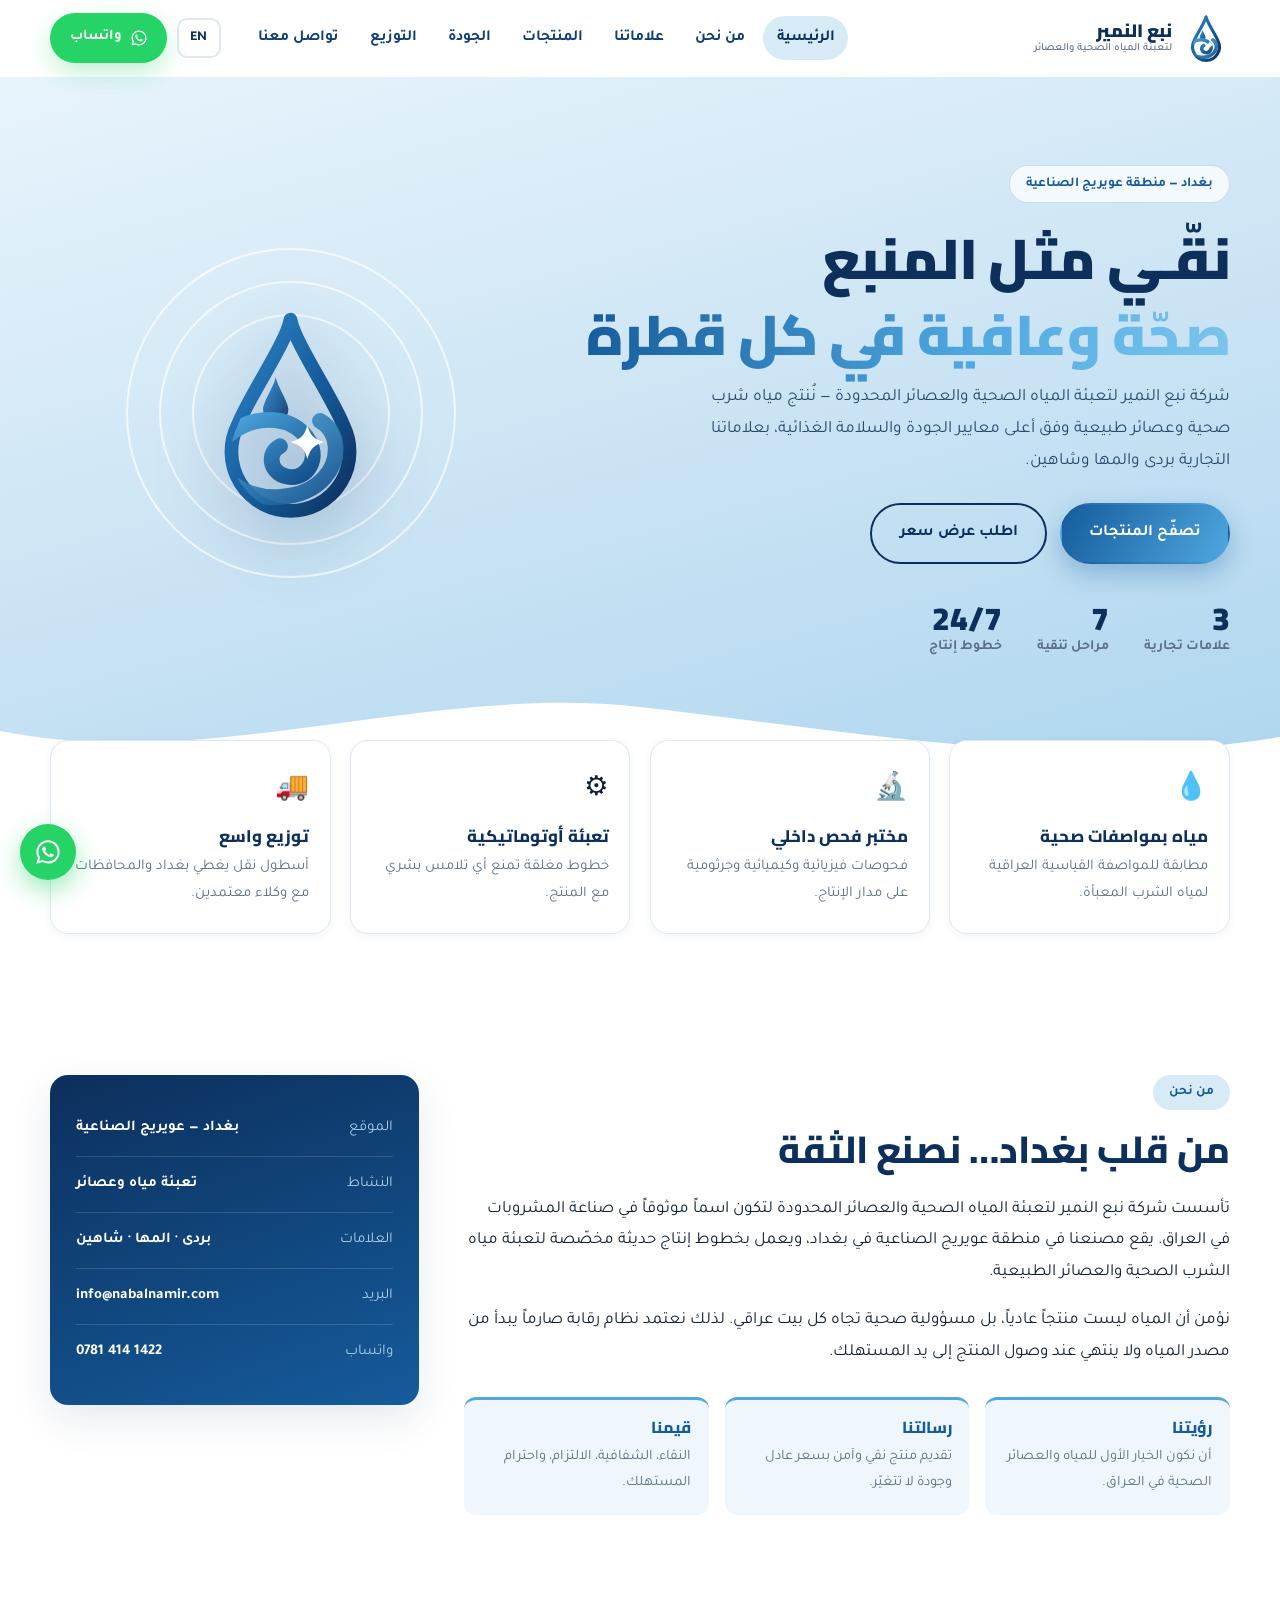
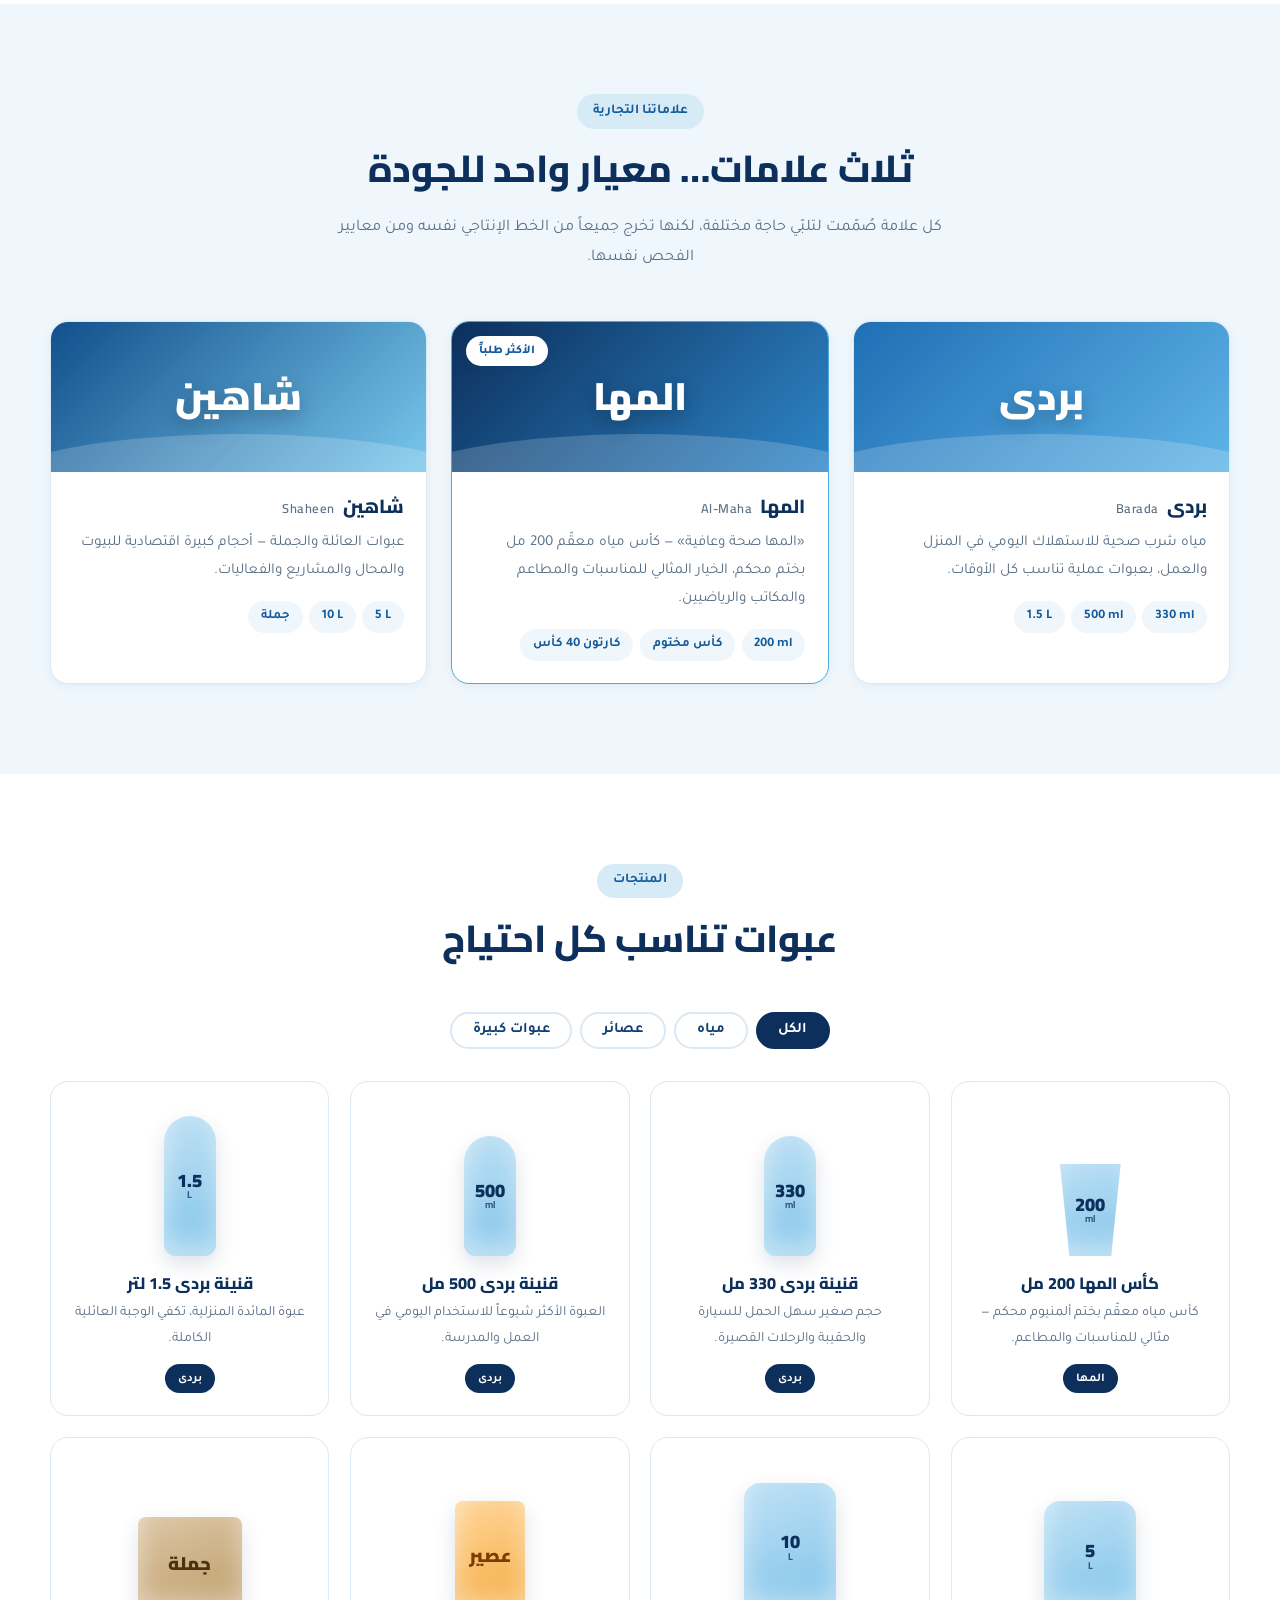
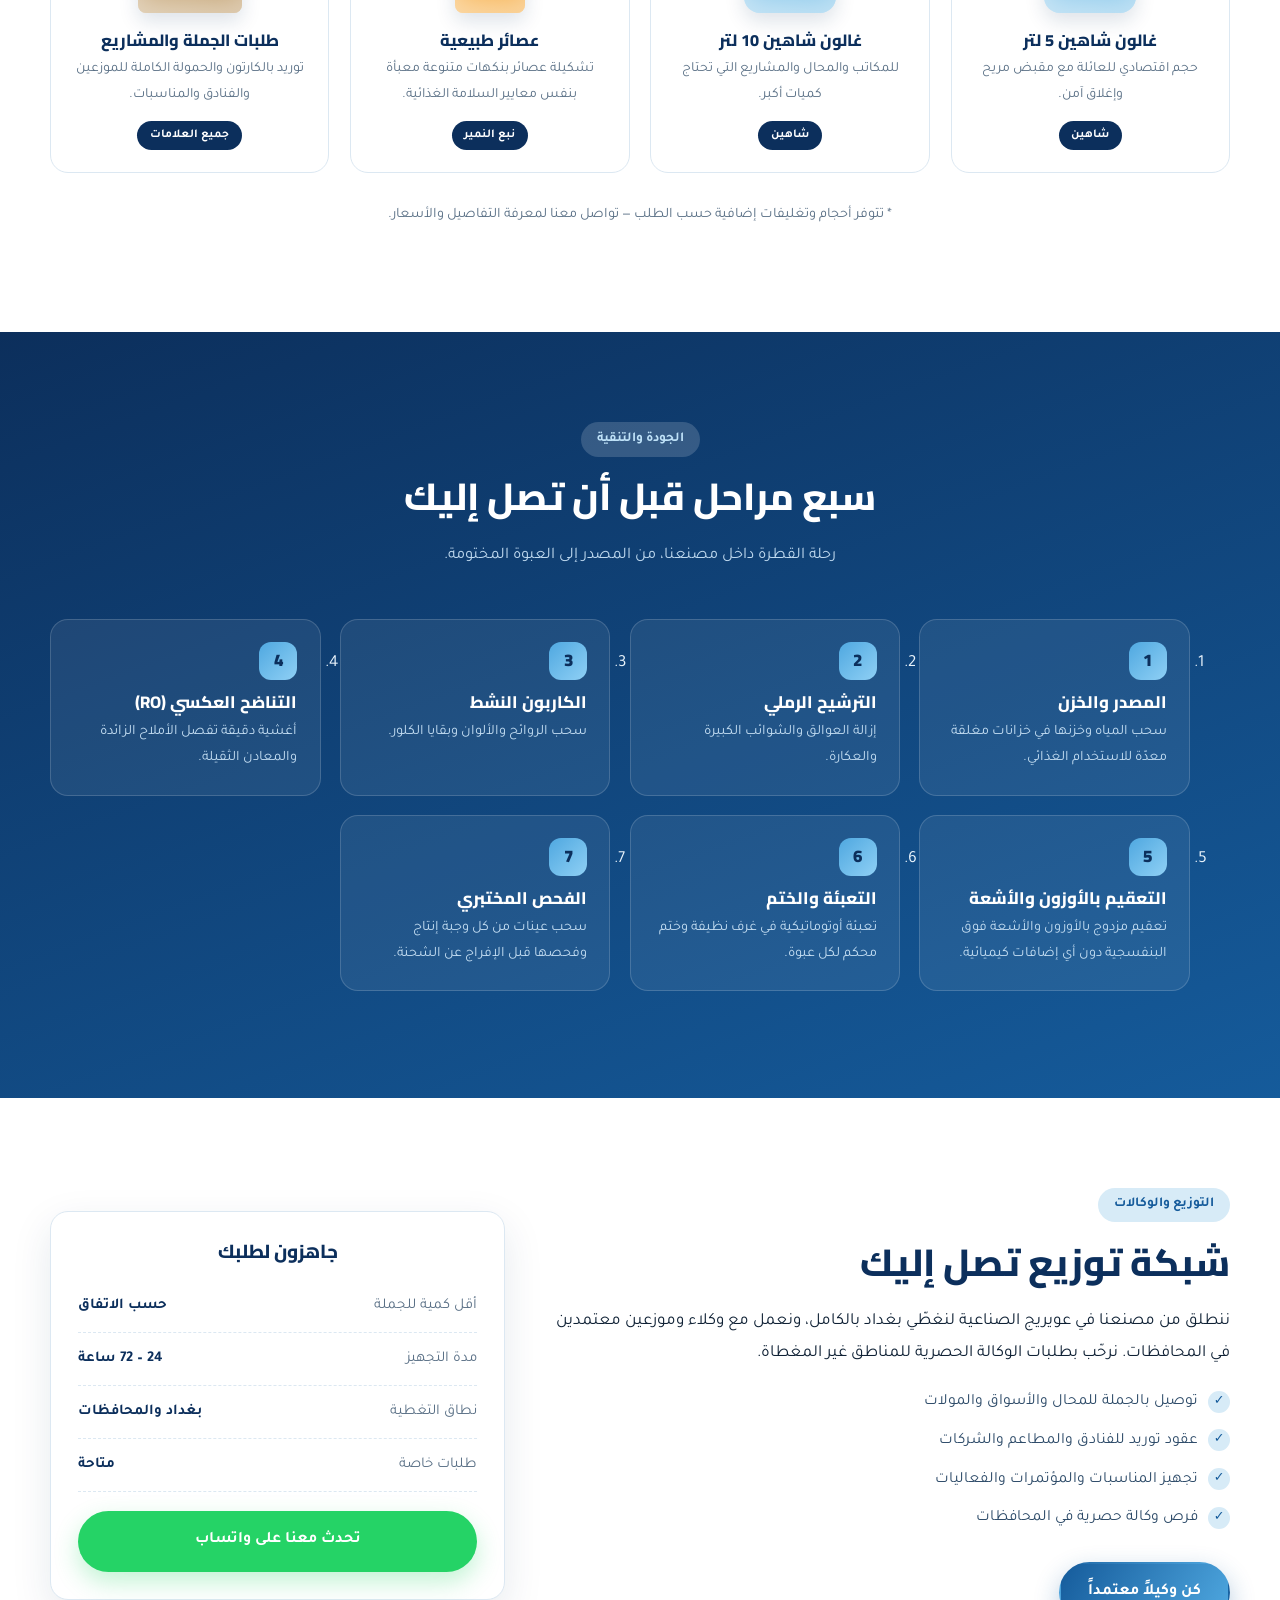
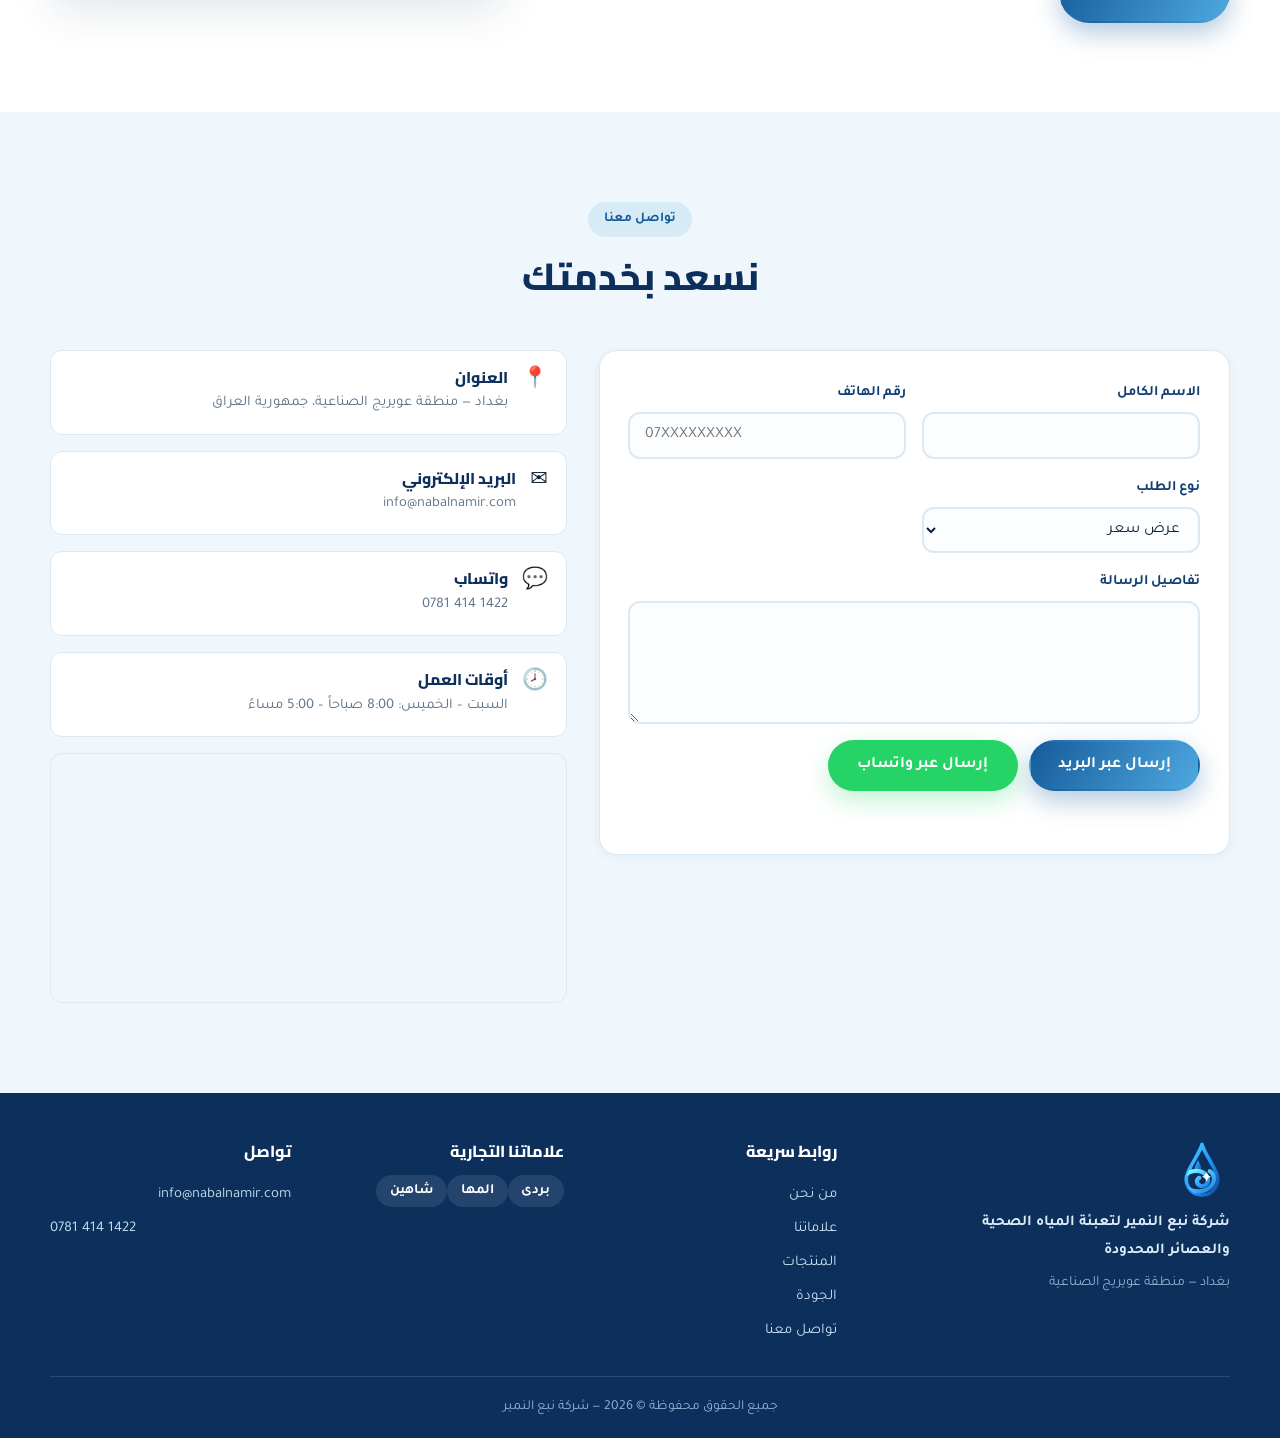
==== index.html @ 5649eeb5 "Add bilingual website for Naba' Al-Namir water bottling company Static site (plain HTML/CSS/JS, no b" ====
<!DOCTYPE html>
<html lang="ar" dir="rtl">
<head>
<meta charset="UTF-8">
<meta name="viewport" content="width=device-width, initial-scale=1">
<title>شركة نبع النمير لتعبئة المياه الصحية والعصائر المحدودة</title>
<meta name="description" content="شركة نبع النمير لتعبئة المياه الصحية والعصائر المحدودة — بغداد، منطقة عويريج الصناعية. مياه شرب صحية وعصائر بعلامات بردى والمها وشاهين.">
<meta name="keywords" content="نبع النمير, مياه, بغداد, عويريج, بردى, المها, شاهين, تعبئة مياه, عصائر, Naba Al-Namir, water, Iraq">
<meta name="theme-color" content="#0C2F5C">
<link rel="icon" href="assets/img/favicon.svg" type="image/svg+xml">
<link rel="canonical" href="https://www.nabalnamir.com/">

<meta property="og:type" content="website">
<meta property="og:title" content="شركة نبع النمير لتعبئة المياه الصحية والعصائر المحدودة">
<meta property="og:description" content="مياه شرب صحية وعصائر — بغداد، منطقة عويريج الصناعية.">
<meta property="og:image" content="assets/img/logo-mark.svg">
<meta property="og:locale" content="ar_IQ">

<link rel="preconnect" href="https://fonts.googleapis.com">
<link rel="preconnect" href="https://fonts.gstatic.com" crossorigin>
<link href="https://fonts.googleapis.com/css2?family=Cairo:wght@400;600;700;900&family=Tajawal:wght@400;500;700;800&display=swap" rel="stylesheet">
<link rel="stylesheet" href="assets/css/style.css">

<script type="application/ld+json">
{
  "@context": "https://schema.org",
  "@type": "Organization",
  "name": "شركة نبع النمير لتعبئة المياه الصحية والعصائر المحدودة",
  "alternateName": "Naba' Al-Namir Company for Healthy Water Bottling & Juices, Ltd.",
  "url": "https://www.nabalnamir.com/",
  "logo": "https://www.nabalnamir.com/assets/img/logo-mark.svg",
  "email": "info@nabalnamir.com",
  "telephone": "+9647814141422",
  "address": {
    "@type": "PostalAddress",
    "streetAddress": "منطقة عويريج الصناعية",
    "addressLocality": "بغداد",
    "addressCountry": "IQ"
  },
  "brand": [
    { "@type": "Brand", "name": "بردى" },
    { "@type": "Brand", "name": "المها" },
    { "@type": "Brand", "name": "شاهين" }
  ]
}
</script>
</head>
<body>

<a class="skip-link" href="#main" data-ar="تخطَّ إلى المحتوى" data-en="Skip to content">تخطَّ إلى المحتوى</a>

<!-- ================= HEADER ================= -->
<header class="site-header" id="siteHeader">
  <div class="container header-inner">
    <a class="logo" href="#home" aria-label="نبع النمير">
      <img src="assets/img/logo-mark.svg" alt="" width="52" height="52">
      <span class="logo-text">
        <strong data-ar="نبع النمير" data-en="Naba' Al-Namir">نبع النمير</strong>
        <small data-ar="لتعبئة المياه الصحية والعصائر" data-en="Healthy Water Bottling &amp; Juices">لتعبئة المياه الصحية والعصائر</small>
      </span>
    </a>

    <nav class="main-nav" id="mainNav" aria-label="القائمة الرئيسية">
      <a href="#home" data-ar="الرئيسية" data-en="Home">الرئيسية</a>
      <a href="#about" data-ar="من نحن" data-en="About">من نحن</a>
      <a href="#brands" data-ar="علاماتنا" data-en="Brands">علاماتنا</a>
      <a href="#products" data-ar="المنتجات" data-en="Products">المنتجات</a>
      <a href="#process" data-ar="الجودة" data-en="Quality">الجودة</a>
      <a href="#distribution" data-ar="التوزيع" data-en="Distribution">التوزيع</a>
      <a href="#contact" data-ar="تواصل معنا" data-en="Contact">تواصل معنا</a>
    </nav>

    <div class="header-actions">
      <button class="lang-btn" id="langToggle" type="button" aria-label="تبديل اللغة">EN</button>
      <a class="btn btn-wa header-wa" href="https://wa.me/9647814141422" target="_blank" rel="noopener">
        <svg viewBox="0 0 24 24" width="18" height="18" aria-hidden="true"><path fill="currentColor" d="M12.04 2c-5.5 0-9.96 4.46-9.96 9.96 0 1.76.46 3.45 1.34 4.95L2 22l5.23-1.37a9.9 9.9 0 0 0 4.81 1.23h.01c5.5 0 9.96-4.46 9.96-9.96S17.54 2 12.04 2m0 18.17h-.01a8.2 8.2 0 0 1-4.19-1.15l-.3-.18-3.11.82.83-3.03-.2-.31a8.24 8.24 0 0 1-1.26-4.36c0-4.55 3.7-8.25 8.25-8.25 2.2 0 4.27.86 5.83 2.42a8.2 8.2 0 0 1 2.41 5.84c0 4.55-3.7 8.2-8.25 8.2m4.52-6.16c-.25-.12-1.47-.72-1.69-.81s-.39-.12-.56.12-.64.81-.79.98-.29.19-.54.06a6.7 6.7 0 0 1-1.99-1.23 7.5 7.5 0 0 1-1.38-1.71c-.14-.25-.01-.38.11-.5.11-.11.25-.29.37-.44s.16-.25.25-.41.04-.31-.02-.44-.56-1.35-.77-1.85c-.2-.48-.4-.42-.56-.43h-.47c-.16 0-.43.06-.65.31s-.85.83-.85 2.03.87 2.35.99 2.51 1.71 2.62 4.15 3.67c.58.25 1.03.4 1.39.51.58.19 1.11.16 1.53.1.47-.07 1.44-.59 1.64-1.16s.2-1.05.14-1.16-.22-.18-.47-.3"/></svg>
        <span data-ar="واتساب" data-en="WhatsApp">واتساب</span>
      </a>
      <button class="nav-toggle" id="navToggle" type="button" aria-label="القائمة" aria-expanded="false">
        <span></span><span></span><span></span>
      </button>
    </div>
  </div>
</header>

<main id="main">

<!-- ================= HERO ================= -->
<section class="hero" id="home">
  <div class="hero-bg" aria-hidden="true">
    <span class="bubble b1"></span><span class="bubble b2"></span><span class="bubble b3"></span>
    <span class="bubble b4"></span><span class="bubble b5"></span><span class="bubble b6"></span>
  </div>

  <div class="container hero-inner">
    <div class="hero-copy">
      <span class="eyebrow" data-ar="بغداد — منطقة عويريج الصناعية" data-en="Baghdad — Owairij Industrial Area">بغداد — منطقة عويريج الصناعية</span>
      <h1>
        <span data-ar="نقّـي مثل المنبع" data-en="Pure as the Spring">نقّـي مثل المنبع</span><br>
        <span class="grad" data-ar="صحّة وعافية في كل قطرة" data-en="Health &amp; Wellness in Every Drop">صحّة وعافية في كل قطرة</span>
      </h1>
      <p class="lead" data-ar="شركة نبع النمير لتعبئة المياه الصحية والعصائر المحدودة — نُنتج مياه شرب صحية وعصائر طبيعية وفق أعلى معايير الجودة والسلامة الغذائية، بعلاماتنا التجارية بردى والمها وشاهين."
         data-en="Naba' Al-Namir Company for Healthy Water Bottling &amp; Juices, Ltd. — producing healthy drinking water and natural juices to the highest quality and food-safety standards, under our Barada, Al-Maha and Shaheen brands.">
        شركة نبع النمير لتعبئة المياه الصحية والعصائر المحدودة — نُنتج مياه شرب صحية وعصائر طبيعية وفق أعلى معايير الجودة والسلامة الغذائية، بعلاماتنا التجارية بردى والمها وشاهين.
      </p>
      <div class="hero-cta">
        <a class="btn btn-primary" href="#products" data-ar="تصفّح المنتجات" data-en="Browse Products">تصفّح المنتجات</a>
        <a class="btn btn-ghost" href="#contact" data-ar="اطلب عرض سعر" data-en="Request a Quote">اطلب عرض سعر</a>
      </div>

      <ul class="hero-stats">
        <li><strong>3</strong><span data-ar="علامات تجارية" data-en="Brands">علامات تجارية</span></li>
        <li><strong>7</strong><span data-ar="مراحل تنقية" data-en="Purification Stages">مراحل تنقية</span></li>
        <li><strong>24/7</strong><span data-ar="خطوط إنتاج" data-en="Production Lines">خطوط إنتاج</span></li>
      </ul>
    </div>

    <div class="hero-visual" aria-hidden="true">
      <div class="drop-card">
        <img src="assets/img/logo-mark.svg" alt="" width="220" height="220">
        <div class="ripple r1"></div>
        <div class="ripple r2"></div>
        <div class="ripple r3"></div>
      </div>
    </div>
  </div>

  <div class="wave-divider" aria-hidden="true">
    <svg viewBox="0 0 1440 120" preserveAspectRatio="none"><path d="M0,64 C240,120 480,0 720,32 C960,64 1200,120 1440,72 L1440,120 L0,120 Z" fill="#ffffff"/></svg>
  </div>
</section>

<!-- ================= TRUST BAR ================= -->
<section class="trustbar">
  <div class="container trust-grid">
    <div class="trust-item">
      <span class="ti-icon">💧</span>
      <h3 data-ar="مياه بمواصفات صحية" data-en="Health-Grade Water">مياه بمواصفات صحية</h3>
      <p data-ar="مطابقة للمواصفة القياسية العراقية لمياه الشرب المعبأة." data-en="Compliant with the Iraqi standard for bottled drinking water.">مطابقة للمواصفة القياسية العراقية لمياه الشرب المعبأة.</p>
    </div>
    <div class="trust-item">
      <span class="ti-icon">🔬</span>
      <h3 data-ar="مختبر فحص داخلي" data-en="In-House Laboratory">مختبر فحص داخلي</h3>
      <p data-ar="فحوصات فيزيائية وكيميائية وجرثومية على مدار الإنتاج." data-en="Physical, chemical and microbiological testing throughout production.">فحوصات فيزيائية وكيميائية وجرثومية على مدار الإنتاج.</p>
    </div>
    <div class="trust-item">
      <span class="ti-icon">⚙️</span>
      <h3 data-ar="تعبئة أوتوماتيكية" data-en="Automated Filling">تعبئة أوتوماتيكية</h3>
      <p data-ar="خطوط مغلقة تمنع أي تلامس بشري مع المنتج." data-en="Closed lines that prevent any human contact with the product.">خطوط مغلقة تمنع أي تلامس بشري مع المنتج.</p>
    </div>
    <div class="trust-item">
      <span class="ti-icon">🚚</span>
      <h3 data-ar="توزيع واسع" data-en="Wide Distribution">توزيع واسع</h3>
      <p data-ar="أسطول نقل يغطي بغداد والمحافظات مع وكلاء معتمدين." data-en="A delivery fleet covering Baghdad and the provinces via authorised agents.">أسطول نقل يغطي بغداد والمحافظات مع وكلاء معتمدين.</p>
    </div>
  </div>
</section>

<!-- ================= ABOUT ================= -->
<section class="section" id="about">
  <div class="container about-grid">
    <div class="about-copy">
      <span class="tag" data-ar="من نحن" data-en="About Us">من نحن</span>
      <h2 data-ar="من قلب بغداد… نصنع الثقة" data-en="From the Heart of Baghdad… We Build Trust">من قلب بغداد… نصنع الثقة</h2>
      <p data-ar="تأسست شركة نبع النمير لتعبئة المياه الصحية والعصائر المحدودة لتكون اسماً موثوقاً في صناعة المشروبات في العراق. يقع مصنعنا في منطقة عويريج الصناعية في بغداد، ويعمل بخطوط إنتاج حديثة مخصّصة لتعبئة مياه الشرب الصحية والعصائر الطبيعية."
         data-en="Naba' Al-Namir Company for Healthy Water Bottling &amp; Juices, Ltd. was founded to become a trusted name in Iraq's beverage industry. Our plant is located in the Owairij Industrial Area of Baghdad and operates modern production lines dedicated to bottling healthy drinking water and natural juices.">
        تأسست شركة نبع النمير لتعبئة المياه الصحية والعصائر المحدودة لتكون اسماً موثوقاً في صناعة المشروبات في العراق. يقع مصنعنا في منطقة عويريج الصناعية في بغداد، ويعمل بخطوط إنتاج حديثة مخصّصة لتعبئة مياه الشرب الصحية والعصائر الطبيعية.
      </p>
      <p data-ar="نؤمن أن المياه ليست منتجاً عادياً، بل مسؤولية صحية تجاه كل بيت عراقي. لذلك نعتمد نظام رقابة صارماً يبدأ من مصدر المياه ولا ينتهي عند وصول المنتج إلى يد المستهلك."
         data-en="We believe water is not an ordinary product but a health responsibility toward every Iraqi household. That is why we apply a strict control system that starts at the water source and does not end until the product reaches the consumer.">
        نؤمن أن المياه ليست منتجاً عادياً، بل مسؤولية صحية تجاه كل بيت عراقي. لذلك نعتمد نظام رقابة صارماً يبدأ من مصدر المياه ولا ينتهي عند وصول المنتج إلى يد المستهلك.
      </p>

      <div class="vm-cards">
        <div class="vm">
          <h4 data-ar="رؤيتنا" data-en="Our Vision">رؤيتنا</h4>
          <p data-ar="أن نكون الخيار الأول للمياه والعصائر الصحية في العراق." data-en="To be the first choice for healthy water and juices in Iraq.">أن نكون الخيار الأول للمياه والعصائر الصحية في العراق.</p>
        </div>
        <div class="vm">
          <h4 data-ar="رسالتنا" data-en="Our Mission">رسالتنا</h4>
          <p data-ar="تقديم منتج نقي وآمن بسعر عادل وجودة لا تتغيّر." data-en="Delivering a pure, safe product at a fair price with unchanging quality.">تقديم منتج نقي وآمن بسعر عادل وجودة لا تتغيّر.</p>
        </div>
        <div class="vm">
          <h4 data-ar="قيمنا" data-en="Our Values">قيمنا</h4>
          <p data-ar="النقاء، الشفافية، الالتزام، واحترام المستهلك." data-en="Purity, transparency, commitment and respect for the consumer.">النقاء، الشفافية، الالتزام، واحترام المستهلك.</p>
        </div>
      </div>
    </div>

    <aside class="about-panel">
      <div class="panel-row"><span data-ar="الموقع" data-en="Location">الموقع</span><strong data-ar="بغداد — عويريج الصناعية" data-en="Baghdad — Owairij Industrial">بغداد — عويريج الصناعية</strong></div>
      <div class="panel-row"><span data-ar="النشاط" data-en="Activity">النشاط</span><strong data-ar="تعبئة مياه وعصائر" data-en="Water &amp; juice bottling">تعبئة مياه وعصائر</strong></div>
      <div class="panel-row"><span data-ar="العلامات" data-en="Brands">العلامات</span><strong>بردى · المها · شاهين</strong></div>
      <div class="panel-row"><span data-ar="البريد" data-en="Email">البريد</span><strong><a href="mailto:info@nabalnamir.com">info@nabalnamir.com</a></strong></div>
      <div class="panel-row"><span data-ar="واتساب" data-en="WhatsApp">واتساب</span><strong><a href="https://wa.me/9647814141422" target="_blank" rel="noopener" dir="ltr">0781 414 1422</a></strong></div>
    </aside>
  </div>
</section>

<!-- ================= BRANDS ================= -->
<section class="section section-alt" id="brands">
  <div class="container">
    <header class="section-head">
      <span class="tag" data-ar="علاماتنا التجارية" data-en="Our Brands">علاماتنا التجارية</span>
      <h2 data-ar="ثلاث علامات… معيار واحد للجودة" data-en="Three Brands… One Quality Standard">ثلاث علامات… معيار واحد للجودة</h2>
      <p class="section-sub" data-ar="كل علامة صُمّمت لتلبّي حاجة مختلفة، لكنها تخرج جميعاً من الخط الإنتاجي نفسه ومن معايير الفحص نفسها."
         data-en="Each brand is designed for a different need, yet all come off the same production line and pass the same testing standards.">
        كل علامة صُمّمت لتلبّي حاجة مختلفة، لكنها تخرج جميعاً من الخط الإنتاجي نفسه ومن معايير الفحص نفسها.
      </p>
    </header>

    <div class="brand-grid">
      <article class="brand-card brand-barada">
        <div class="brand-visual" aria-hidden="true"><span class="brand-initial">بردى</span></div>
        <div class="brand-body">
          <h3>بردى <span class="latin">Barada</span></h3>
          <p data-ar="مياه شرب صحية للاستهلاك اليومي في المنزل والعمل، بعبوات عملية تناسب كل الأوقات."
             data-en="Healthy drinking water for daily use at home and at work, in practical packs for every occasion.">
            مياه شرب صحية للاستهلاك اليومي في المنزل والعمل، بعبوات عملية تناسب كل الأوقات.
          </p>
          <ul class="chips">
            <li dir="ltr">330 ml</li><li dir="ltr">500 ml</li><li dir="ltr">1.5 L</li>
          </ul>
        </div>
      </article>

      <article class="brand-card brand-maha featured">
        <span class="ribbon" data-ar="الأكثر طلباً" data-en="Best Seller">الأكثر طلباً</span>
        <div class="brand-visual" aria-hidden="true"><span class="brand-initial">المها</span></div>
        <div class="brand-body">
          <h3>المها <span class="latin">Al-Maha</span></h3>
          <p data-ar="«المها صحة وعافية» — كأس مياه معقّم 200 مل بختم محكم، الخيار المثالي للمناسبات والمطاعم والمكاتب والرياضيين."
             data-en="“Al-Maha — health &amp; wellness”: a sealed 200 ml sterilised water cup, ideal for events, restaurants, offices and athletes.">
            «المها صحة وعافية» — كأس مياه معقّم 200 مل بختم محكم، الخيار المثالي للمناسبات والمطاعم والمكاتب والرياضيين.
          </p>
          <ul class="chips">
            <li dir="ltr">200 ml</li>
            <li data-ar="كأس مختوم" data-en="Sealed cup">كأس مختوم</li>
            <li data-ar="كارتون 40 كأس" data-en="Carton of 40">كارتون 40 كأس</li>
          </ul>
        </div>
      </article>

      <article class="brand-card brand-shaheen">
        <div class="brand-visual" aria-hidden="true"><span class="brand-initial">شاهين</span></div>
        <div class="brand-body">
          <h3>شاهين <span class="latin">Shaheen</span></h3>
          <p data-ar="عبوات العائلة والجملة — أحجام كبيرة اقتصادية للبيوت والمحال والمشاريع والفعاليات."
             data-en="Family and wholesale packs — economical large formats for homes, shops, projects and events.">
            عبوات العائلة والجملة — أحجام كبيرة اقتصادية للبيوت والمحال والمشاريع والفعاليات.
          </p>
          <ul class="chips">
            <li dir="ltr">5 L</li><li dir="ltr">10 L</li><li data-ar="جملة" data-en="Wholesale">جملة</li>
          </ul>
        </div>
      </article>
    </div>
  </div>
</section>

<!-- ================= PRODUCTS ================= -->
<section class="section" id="products">
  <div class="container">
    <header class="section-head">
      <span class="tag" data-ar="المنتجات" data-en="Products">المنتجات</span>
      <h2 data-ar="عبوات تناسب كل احتياج" data-en="A Pack for Every Need">عبوات تناسب كل احتياج</h2>
    </header>

    <div class="filter-bar" role="tablist" aria-label="تصفية المنتجات">
      <button class="filter is-active" data-filter="all" data-ar="الكل" data-en="All">الكل</button>
      <button class="filter" data-filter="water" data-ar="مياه" data-en="Water">مياه</button>
      <button class="filter" data-filter="juice" data-ar="عصائر" data-en="Juices">عصائر</button>
      <button class="filter" data-filter="bulk" data-ar="عبوات كبيرة" data-en="Large Packs">عبوات كبيرة</button>
    </div>

    <div class="product-grid" id="productGrid">
      <article class="product" data-cat="water">
        <div class="p-slot"><div class="p-shape cup"><span>200<small>ml</small></span></div></div>
        <h3 data-ar="كأس المها 200 مل" data-en="Al-Maha Cup 200 ml">كأس المها 200 مل</h3>
        <p data-ar="كأس مياه معقّم بختم ألمنيوم محكم — مثالي للمناسبات والمطاعم." data-en="Sterilised water cup with a sealed foil lid — ideal for events and restaurants.">كأس مياه معقّم بختم ألمنيوم محكم — مثالي للمناسبات والمطاعم.</p>
        <span class="p-brand">المها</span>
      </article>

      <article class="product" data-cat="water">
        <div class="p-slot"><div class="p-shape bottle"><span>330<small>ml</small></span></div></div>
        <h3 data-ar="قنينة بردى 330 مل" data-en="Barada Bottle 330 ml">قنينة بردى 330 مل</h3>
        <p data-ar="حجم صغير سهل الحمل للسيارة والحقيبة والرحلات القصيرة." data-en="A compact, portable size for the car, the bag and short trips.">حجم صغير سهل الحمل للسيارة والحقيبة والرحلات القصيرة.</p>
        <span class="p-brand">بردى</span>
      </article>

      <article class="product" data-cat="water">
        <div class="p-slot"><div class="p-shape bottle"><span>500<small>ml</small></span></div></div>
        <h3 data-ar="قنينة بردى 500 مل" data-en="Barada Bottle 500 ml">قنينة بردى 500 مل</h3>
        <p data-ar="العبوة الأكثر شيوعاً للاستخدام اليومي في العمل والمدرسة." data-en="The most common pack for everyday use at work and at school.">العبوة الأكثر شيوعاً للاستخدام اليومي في العمل والمدرسة.</p>
        <span class="p-brand">بردى</span>
      </article>

      <article class="product" data-cat="water">
        <div class="p-slot"><div class="p-shape bottle tall"><span>1.5<small>L</small></span></div></div>
        <h3 data-ar="قنينة بردى 1.5 لتر" data-en="Barada Bottle 1.5 L">قنينة بردى 1.5 لتر</h3>
        <p data-ar="عبوة المائدة المنزلية، تكفي الوجبة العائلية الكاملة." data-en="The household table pack, enough for a full family meal.">عبوة المائدة المنزلية، تكفي الوجبة العائلية الكاملة.</p>
        <span class="p-brand">بردى</span>
      </article>

      <article class="product" data-cat="bulk">
        <div class="p-slot"><div class="p-shape jug"><span>5<small>L</small></span></div></div>
        <h3 data-ar="غالون شاهين 5 لتر" data-en="Shaheen Jug 5 L">غالون شاهين 5 لتر</h3>
        <p data-ar="حجم اقتصادي للعائلة مع مقبض مريح وإغلاق آمن." data-en="An economical family size with a comfortable handle and secure cap.">حجم اقتصادي للعائلة مع مقبض مريح وإغلاق آمن.</p>
        <span class="p-brand">شاهين</span>
      </article>

      <article class="product" data-cat="bulk">
        <div class="p-slot"><div class="p-shape jug big"><span>10<small>L</small></span></div></div>
        <h3 data-ar="غالون شاهين 10 لتر" data-en="Shaheen Jug 10 L">غالون شاهين 10 لتر</h3>
        <p data-ar="للمكاتب والمحال والمشاريع التي تحتاج كميات أكبر." data-en="For offices, shops and projects that need larger volumes.">للمكاتب والمحال والمشاريع التي تحتاج كميات أكبر.</p>
        <span class="p-brand">شاهين</span>
      </article>

      <article class="product" data-cat="juice">
        <div class="p-slot"><div class="p-shape juice"><span data-ar="عصير" data-en="Juice">عصير</span></div></div>
        <h3 data-ar="عصائر طبيعية" data-en="Natural Juices">عصائر طبيعية</h3>
        <p data-ar="تشكيلة عصائر بنكهات متنوعة معبأة بنفس معايير السلامة الغذائية." data-en="A range of juice flavours bottled to the same food-safety standards.">تشكيلة عصائر بنكهات متنوعة معبأة بنفس معايير السلامة الغذائية.</p>
        <span class="p-brand" data-ar="نبع النمير" data-en="Naba' Al-Namir">نبع النمير</span>
      </article>

      <article class="product" data-cat="bulk">
        <div class="p-slot"><div class="p-shape carton"><span data-ar="جملة" data-en="Bulk">جملة</span></div></div>
        <h3 data-ar="طلبات الجملة والمشاريع" data-en="Wholesale &amp; Project Orders">طلبات الجملة والمشاريع</h3>
        <p data-ar="توريد بالكارتون والحمولة الكاملة للموزعين والفنادق والمناسبات." data-en="Supply by carton or full truckload for distributors, hotels and events.">توريد بالكارتون والحمولة الكاملة للموزعين والفنادق والمناسبات.</p>
        <span class="p-brand" data-ar="جميع العلامات" data-en="All brands">جميع العلامات</span>
      </article>
    </div>

    <p class="note" data-ar="* تتوفر أحجام وتغليفات إضافية حسب الطلب — تواصل معنا لمعرفة التفاصيل والأسعار."
       data-en="* Additional sizes and packaging are available on request — contact us for details and pricing.">
      * تتوفر أحجام وتغليفات إضافية حسب الطلب — تواصل معنا لمعرفة التفاصيل والأسعار.
    </p>
  </div>
</section>

<!-- ================= PROCESS ================= -->
<section class="section section-dark" id="process">
  <div class="container">
    <header class="section-head light">
      <span class="tag" data-ar="الجودة والتنقية" data-en="Quality &amp; Purification">الجودة والتنقية</span>
      <h2 data-ar="سبع مراحل قبل أن تصل إليك" data-en="Seven Stages Before It Reaches You">سبع مراحل قبل أن تصل إليك</h2>
      <p class="section-sub" data-ar="رحلة القطرة داخل مصنعنا، من المصدر إلى العبوة المختومة."
         data-en="The journey of a drop inside our plant, from source to sealed pack.">رحلة القطرة داخل مصنعنا، من المصدر إلى العبوة المختومة.</p>
    </header>

    <ol class="steps">
      <li><span class="step-n">1</span><h3 data-ar="المصدر والخزن" data-en="Source &amp; Storage">المصدر والخزن</h3><p data-ar="سحب المياه وخزنها في خزانات مغلقة معدّة للاستخدام الغذائي." data-en="Water is drawn and stored in closed, food-grade tanks.">سحب المياه وخزنها في خزانات مغلقة معدّة للاستخدام الغذائي.</p></li>
      <li><span class="step-n">2</span><h3 data-ar="الترشيح الرملي" data-en="Sand Filtration">الترشيح الرملي</h3><p data-ar="إزالة العوالق والشوائب الكبيرة والعكارة." data-en="Removal of suspended solids, coarse impurities and turbidity.">إزالة العوالق والشوائب الكبيرة والعكارة.</p></li>
      <li><span class="step-n">3</span><h3 data-ar="الكاربون النشط" data-en="Activated Carbon">الكاربون النشط</h3><p data-ar="سحب الروائح والألوان وبقايا الكلور." data-en="Strips odours, colour and residual chlorine.">سحب الروائح والألوان وبقايا الكلور.</p></li>
      <li><span class="step-n">4</span><h3 data-ar="التناضح العكسي (RO)" data-en="Reverse Osmosis (RO)">التناضح العكسي (RO)</h3><p data-ar="أغشية دقيقة تفصل الأملاح الزائدة والمعادن الثقيلة." data-en="Fine membranes separate excess salts and heavy metals.">أغشية دقيقة تفصل الأملاح الزائدة والمعادن الثقيلة.</p></li>
      <li><span class="step-n">5</span><h3 data-ar="التعقيم بالأوزون والأشعة" data-en="Ozone &amp; UV Sterilisation">التعقيم بالأوزون والأشعة</h3><p data-ar="تعقيم مزدوج بالأوزون والأشعة فوق البنفسجية دون أي إضافات كيميائية." data-en="Dual ozone and ultraviolet sterilisation with no chemical additives.">تعقيم مزدوج بالأوزون والأشعة فوق البنفسجية دون أي إضافات كيميائية.</p></li>
      <li><span class="step-n">6</span><h3 data-ar="التعبئة والختم" data-en="Filling &amp; Sealing">التعبئة والختم</h3><p data-ar="تعبئة أوتوماتيكية في غرف نظيفة وختم محكم لكل عبوة." data-en="Automated filling in clean rooms with a tight seal on every pack.">تعبئة أوتوماتيكية في غرف نظيفة وختم محكم لكل عبوة.</p></li>
      <li><span class="step-n">7</span><h3 data-ar="الفحص المختبري" data-en="Laboratory Testing">الفحص المختبري</h3><p data-ar="سحب عينات من كل وجبة إنتاج وفحصها قبل الإفراج عن الشحنة." data-en="Samples from every batch are tested before the shipment is released.">سحب عينات من كل وجبة إنتاج وفحصها قبل الإفراج عن الشحنة.</p></li>
    </ol>
  </div>
</section>

<!-- ================= DISTRIBUTION ================= -->
<section class="section" id="distribution">
  <div class="container dist-grid">
    <div>
      <span class="tag" data-ar="التوزيع والوكالات" data-en="Distribution &amp; Agencies">التوزيع والوكالات</span>
      <h2 data-ar="شبكة توزيع تصل إليك" data-en="A Distribution Network That Reaches You">شبكة توزيع تصل إليك</h2>
      <p data-ar="ننطلق من مصنعنا في عويريج الصناعية لنغطّي بغداد بالكامل، ونعمل مع وكلاء وموزعين معتمدين في المحافظات. نرحّب بطلبات الوكالة الحصرية للمناطق غير المغطاة."
         data-en="From our plant in the Owairij Industrial Area we cover all of Baghdad, and we work with authorised agents and distributors across the provinces. We welcome exclusive-agency applications for uncovered areas.">
        ننطلق من مصنعنا في عويريج الصناعية لنغطّي بغداد بالكامل، ونعمل مع وكلاء وموزعين معتمدين في المحافظات. نرحّب بطلبات الوكالة الحصرية للمناطق غير المغطاة.
      </p>
      <ul class="tick-list">
        <li data-ar="توصيل بالجملة للمحال والأسواق والمولات" data-en="Wholesale delivery to shops, markets and malls">توصيل بالجملة للمحال والأسواق والمولات</li>
        <li data-ar="عقود توريد للفنادق والمطاعم والشركات" data-en="Supply contracts for hotels, restaurants and companies">عقود توريد للفنادق والمطاعم والشركات</li>
        <li data-ar="تجهيز المناسبات والمؤتمرات والفعاليات" data-en="Supply for events, conferences and occasions">تجهيز المناسبات والمؤتمرات والفعاليات</li>
        <li data-ar="فرص وكالة حصرية في المحافظات" data-en="Exclusive agency opportunities in the provinces">فرص وكالة حصرية في المحافظات</li>
      </ul>
      <a class="btn btn-primary" href="#contact" data-ar="كن وكيلاً معتمداً" data-en="Become an Authorised Agent">كن وكيلاً معتمداً</a>
    </div>

    <div class="dist-card">
      <h3 data-ar="جاهزون لطلبك" data-en="Ready for Your Order">جاهزون لطلبك</h3>
      <div class="dist-row"><span data-ar="أقل كمية للجملة" data-en="Minimum wholesale order">أقل كمية للجملة</span><strong data-ar="حسب الاتفاق" data-en="By agreement">حسب الاتفاق</strong></div>
      <div class="dist-row"><span data-ar="مدة التجهيز" data-en="Lead time">مدة التجهيز</span><strong data-ar="24 – 72 ساعة" data-en="24 – 72 hours">24 – 72 ساعة</strong></div>
      <div class="dist-row"><span data-ar="نطاق التغطية" data-en="Coverage">نطاق التغطية</span><strong data-ar="بغداد والمحافظات" data-en="Baghdad &amp; provinces">بغداد والمحافظات</strong></div>
      <div class="dist-row"><span data-ar="طلبات خاصة" data-en="Private label">طلبات خاصة</span><strong data-ar="متاحة" data-en="Available">متاحة</strong></div>
      <a class="btn btn-wa full" href="https://wa.me/9647814141422?text=%D8%A7%D9%84%D8%B3%D9%84%D8%A7%D9%85%20%D8%B9%D9%84%D9%8A%D9%83%D9%85%D8%8C%20%D8%A3%D8%B1%D8%BA%D8%A8%20%D8%A8%D8%A7%D9%84%D8%A7%D8%B3%D8%AA%D9%81%D8%B3%D8%A7%D8%B1%20%D8%B9%D9%86%20%D9%85%D9%86%D8%AA%D8%AC%D8%A7%D8%AA%20%D9%86%D8%A8%D8%B9%20%D8%A7%D9%84%D9%86%D9%85%D9%8A%D8%B1" target="_blank" rel="noopener" data-ar="تحدث معنا على واتساب" data-en="Chat with us on WhatsApp">تحدث معنا على واتساب</a>
    </div>
  </div>
</section>

<!-- ================= CONTACT ================= -->
<section class="section section-alt" id="contact">
  <div class="container">
    <header class="section-head">
      <span class="tag" data-ar="تواصل معنا" data-en="Contact Us">تواصل معنا</span>
      <h2 data-ar="نسعد بخدمتك" data-en="We're Happy to Help">نسعد بخدمتك</h2>
    </header>

    <div class="contact-grid">
      <form class="contact-form" id="contactForm" novalidate>
        <div class="field">
          <label for="name" data-ar="الاسم الكامل" data-en="Full name">الاسم الكامل</label>
          <input type="text" id="name" name="name" required autocomplete="name">
        </div>
        <div class="field">
          <label for="phone" data-ar="رقم الهاتف" data-en="Phone number">رقم الهاتف</label>
          <input type="tel" id="phone" name="phone" dir="ltr" required autocomplete="tel" placeholder="07XXXXXXXXX">
        </div>
        <div class="field">
          <label for="subject" data-ar="نوع الطلب" data-en="Request type">نوع الطلب</label>
          <select id="subject" name="subject">
            <option value="quote" data-ar="عرض سعر" data-en="Price quote">عرض سعر</option>
            <option value="agency" data-ar="طلب وكالة / توزيع" data-en="Agency / distribution">طلب وكالة / توزيع</option>
            <option value="bulk" data-ar="طلب جملة" data-en="Wholesale order">طلب جملة</option>
            <option value="other" data-ar="استفسار عام" data-en="General enquiry">استفسار عام</option>
          </select>
        </div>
        <div class="field full">
          <label for="message" data-ar="تفاصيل الرسالة" data-en="Message details">تفاصيل الرسالة</label>
          <textarea id="message" name="message" rows="5" required></textarea>
        </div>
        <div class="form-actions">
          <button class="btn btn-primary" type="submit" data-ar="إرسال عبر البريد" data-en="Send by email">إرسال عبر البريد</button>
          <button class="btn btn-wa" type="button" id="sendWhatsapp" data-ar="إرسال عبر واتساب" data-en="Send via WhatsApp">إرسال عبر واتساب</button>
        </div>
        <p class="form-note" id="formNote" role="status" aria-live="polite"></p>
      </form>

      <div class="contact-info">
        <div class="ci-item">
          <span class="ci-icon">📍</span>
          <div>
            <h4 data-ar="العنوان" data-en="Address">العنوان</h4>
            <p data-ar="بغداد — منطقة عويريج الصناعية، جمهورية العراق" data-en="Baghdad — Owairij Industrial Area, Republic of Iraq">بغداد — منطقة عويريج الصناعية، جمهورية العراق</p>
          </div>
        </div>
        <div class="ci-item">
          <span class="ci-icon">✉️</span>
          <div>
            <h4 data-ar="البريد الإلكتروني" data-en="Email">البريد الإلكتروني</h4>
            <p><a href="mailto:info@nabalnamir.com">info@nabalnamir.com</a></p>
          </div>
        </div>
        <div class="ci-item">
          <span class="ci-icon">💬</span>
          <div>
            <h4 data-ar="واتساب" data-en="WhatsApp">واتساب</h4>
            <p><a href="https://wa.me/9647814141422" target="_blank" rel="noopener" dir="ltr">0781 414 1422</a></p>
          </div>
        </div>
        <div class="ci-item">
          <span class="ci-icon">🕗</span>
          <div>
            <h4 data-ar="أوقات العمل" data-en="Working hours">أوقات العمل</h4>
            <p data-ar="السبت – الخميس: 8:00 صباحاً – 5:00 مساءً" data-en="Saturday – Thursday: 8:00 AM – 5:00 PM">السبت – الخميس: 8:00 صباحاً – 5:00 مساءً</p>
          </div>
        </div>

        <div class="map-embed">
          <iframe
            title="موقع المصنع على الخريطة"
            src="https://www.google.com/maps?q=Owairij%20Industrial%20Area%2C%20Baghdad%2C%20Iraq&output=embed"
            loading="lazy" referrerpolicy="no-referrer-when-downgrade" allowfullscreen></iframe>
        </div>
      </div>
    </div>
  </div>
</section>

</main>

<!-- ================= FOOTER ================= -->
<footer class="site-footer">
  <div class="container footer-grid">
    <div class="f-brand">
      <img src="assets/img/logo-mark.svg" alt="" width="56" height="56">
      <p data-ar="شركة نبع النمير لتعبئة المياه الصحية والعصائر المحدودة" data-en="Naba' Al-Namir Company for Healthy Water Bottling &amp; Juices, Ltd.">شركة نبع النمير لتعبئة المياه الصحية والعصائر المحدودة</p>
      <p class="muted" data-ar="بغداد — منطقة عويريج الصناعية" data-en="Baghdad — Owairij Industrial Area">بغداد — منطقة عويريج الصناعية</p>
    </div>
    <nav class="f-links" aria-label="روابط سريعة">
      <h4 data-ar="روابط سريعة" data-en="Quick links">روابط سريعة</h4>
      <a href="#about" data-ar="من نحن" data-en="About">من نحن</a>
      <a href="#brands" data-ar="علاماتنا" data-en="Brands">علاماتنا</a>
      <a href="#products" data-ar="المنتجات" data-en="Products">المنتجات</a>
      <a href="#process" data-ar="الجودة" data-en="Quality">الجودة</a>
      <a href="#contact" data-ar="تواصل معنا" data-en="Contact">تواصل معنا</a>
    </nav>
    <div class="f-brands">
      <h4 data-ar="علاماتنا التجارية" data-en="Our brands">علاماتنا التجارية</h4>
      <span>بردى</span><span>المها</span><span>شاهين</span>
    </div>
    <div class="f-contact">
      <h4 data-ar="تواصل" data-en="Get in touch">تواصل</h4>
      <a href="mailto:info@nabalnamir.com">info@nabalnamir.com</a>
      <a href="https://wa.me/9647814141422" target="_blank" rel="noopener" dir="ltr">0781 414 1422</a>
    </div>
  </div>
  <div class="container footer-bottom">
    <p><span data-ar="جميع الحقوق محفوظة" data-en="All rights reserved">جميع الحقوق محفوظة</span> © <span id="year">2026</span> — <span data-ar="شركة نبع النمير" data-en="Naba' Al-Namir Company">شركة نبع النمير</span></p>
  </div>
</footer>

<a class="wa-float" href="https://wa.me/9647814141422" target="_blank" rel="noopener" aria-label="واتساب">
  <svg viewBox="0 0 24 24" width="28" height="28" aria-hidden="true"><path fill="currentColor" d="M12.04 2c-5.5 0-9.96 4.46-9.96 9.96 0 1.76.46 3.45 1.34 4.95L2 22l5.23-1.37a9.9 9.9 0 0 0 4.81 1.23h.01c5.5 0 9.96-4.46 9.96-9.96S17.54 2 12.04 2m0 18.17h-.01a8.2 8.2 0 0 1-4.19-1.15l-.3-.18-3.11.82.83-3.03-.2-.31a8.24 8.24 0 0 1-1.26-4.36c0-4.55 3.7-8.25 8.25-8.25 2.2 0 4.27.86 5.83 2.42a8.2 8.2 0 0 1 2.41 5.84c0 4.55-3.7 8.2-8.25 8.2m4.52-6.16c-.25-.12-1.47-.72-1.69-.81s-.39-.12-.56.12-.64.81-.79.98-.29.19-.54.06a6.7 6.7 0 0 1-1.99-1.23 7.5 7.5 0 0 1-1.38-1.71c-.14-.25-.01-.38.11-.5.11-.11.25-.29.37-.44s.16-.25.25-.41.04-.31-.02-.44-.56-1.35-.77-1.85c-.2-.48-.4-.42-.56-.43h-.47c-.16 0-.43.06-.65.31s-.85.83-.85 2.03.87 2.35.99 2.51 1.71 2.62 4.15 3.67c.58.25 1.03.4 1.39.51.58.19 1.11.16 1.53.1.47-.07 1.44-.59 1.64-1.16s.2-1.05.14-1.16-.22-.18-.47-.3"/></svg>
</a>

<script src="assets/js/main.js"></script>
</body>
</html>
---- assets/css/style.css ----
/* ============================================================
   Naba' Al-Namir — Healthy Water Bottling & Juices
   Brand palette taken from the company logo
   ============================================================ */

:root{
  --navy:#0C2F5C;
  --navy-2:#123F73;
  --blue:#155B9B;
  --blue-2:#2E86C8;
  --sky:#4FA8E0;
  --sky-soft:#D7EBF7;
  --sky-tint:#EFF7FD;
  --ink:#0F2135;
  --muted:#5A7086;
  --line:#DCE8F2;
  --white:#fff;
  --wa:#25D366;
  --radius:18px;
  --radius-sm:12px;
  --shadow-sm:0 2px 10px rgba(12,47,92,.06);
  --shadow:0 14px 40px rgba(12,47,92,.10);
  --shadow-lg:0 24px 60px rgba(12,47,92,.16);
  --maxw:1180px;
  --font:"Tajawal","Cairo",system-ui,-apple-system,"Segoe UI",sans-serif;
}

*,*::before,*::after{box-sizing:border-box}
html{scroll-behavior:smooth;scroll-padding-top:88px}
body{
  margin:0;font-family:var(--font);color:var(--ink);background:var(--white);
  font-size:17px;line-height:1.85;-webkit-font-smoothing:antialiased;overflow-x:hidden;
}
img,svg{max-width:100%;height:auto;display:block}
a{color:inherit;text-decoration:none}
h1,h2,h3,h4{font-family:"Cairo","Tajawal",sans-serif;line-height:1.35;margin:0 0 .5em;font-weight:800;color:var(--navy)}
h1{font-size:clamp(2rem,4.6vw,3.5rem);font-weight:900;letter-spacing:-.01em}
h2{font-size:clamp(1.55rem,3vw,2.35rem)}
h3{font-size:1.18rem}
p{margin:0 0 1em}
ul{margin:0;padding:0;list-style:none}
button{font-family:inherit}

.container{width:min(100% - 2.5rem,var(--maxw));margin-inline:auto}
.section{padding:clamp(3.5rem,7vw,6rem) 0}
.section-alt{background:var(--sky-tint)}
.section-dark{background:linear-gradient(160deg,var(--navy) 0%,var(--blue) 100%);color:#EAF4FC}
.section-dark h2,.section-dark h3{color:#fff}

.skip-link{position:absolute;inset-inline-start:-9999px;top:0;background:var(--navy);color:#fff;padding:.7rem 1.2rem;z-index:200;border-radius:0 0 10px 10px}
.skip-link:focus{inset-inline-start:1rem}

/* ---------- buttons ---------- */
.btn{
  display:inline-flex;align-items:center;justify-content:center;gap:.5rem;
  padding:.85rem 1.7rem;border-radius:999px;font-weight:700;font-size:1rem;
  border:2px solid transparent;cursor:pointer;transition:transform .2s,box-shadow .2s,background .2s,color .2s;
}
.btn:hover{transform:translateY(-2px)}
.btn-primary{background:linear-gradient(120deg,var(--blue) 0%,var(--sky) 100%);color:#fff;box-shadow:0 10px 26px rgba(21,91,155,.32)}
.btn-primary:hover{box-shadow:0 16px 34px rgba(21,91,155,.42)}
.btn-ghost{border-color:var(--navy);color:var(--navy);background:transparent}
.btn-ghost:hover{background:var(--navy);color:#fff}
.btn-wa{background:var(--wa);color:#fff;box-shadow:0 10px 24px rgba(37,211,102,.28)}
.btn-wa:hover{background:#1FB855}
.btn.full{width:100%;margin-top:1.2rem}

/* ---------- header ---------- */
.site-header{
  position:sticky;top:0;z-index:100;background:rgba(255,255,255,.88);
  backdrop-filter:blur(14px);-webkit-backdrop-filter:blur(14px);
  border-bottom:1px solid transparent;transition:box-shadow .25s,border-color .25s;
}
.site-header.scrolled{box-shadow:var(--shadow-sm);border-color:var(--line)}
.header-inner{display:flex;align-items:center;gap:1rem;min-height:76px}
.logo{display:flex;align-items:center;gap:.65rem;flex-shrink:0}
.logo img{width:48px;height:48px}
.logo-text{display:flex;flex-direction:column;line-height:1.25}
.logo-text strong{font-family:"Cairo",sans-serif;font-size:1.12rem;font-weight:900;color:var(--navy)}
.logo-text small{font-size:.68rem;color:var(--muted);font-weight:500}

.main-nav{display:flex;gap:.25rem;margin-inline-start:auto}
.main-nav a{
  padding:.5rem .85rem;border-radius:999px;font-weight:600;font-size:.97rem;color:var(--navy-2);
  transition:background .2s,color .2s;position:relative;
}
.main-nav a:hover,.main-nav a.active{background:var(--sky-soft);color:var(--navy)}

.header-actions{display:flex;align-items:center;gap:.6rem;margin-inline-start:.5rem}
.lang-btn{
  width:44px;height:40px;border-radius:10px;border:2px solid var(--line);background:#fff;
  color:var(--navy);font-weight:800;font-size:.85rem;cursor:pointer;transition:.2s;
}
.lang-btn:hover{border-color:var(--sky);color:var(--blue)}
.header-wa{padding:.6rem 1.1rem;font-size:.92rem}

.nav-toggle{display:none;width:44px;height:40px;border:2px solid var(--line);background:#fff;border-radius:10px;cursor:pointer;padding:0;position:relative}
.nav-toggle span{display:block;width:20px;height:2px;background:var(--navy);margin:4px auto;border-radius:2px;transition:.25s}
.nav-toggle[aria-expanded="true"] span:nth-child(1){transform:translateY(6px) rotate(45deg)}
.nav-toggle[aria-expanded="true"] span:nth-child(2){opacity:0}
.nav-toggle[aria-expanded="true"] span:nth-child(3){transform:translateY(-6px) rotate(-45deg)}

/* ---------- hero ---------- */
.hero{position:relative;background:linear-gradient(165deg,#E8F4FC 0%,#CFE6F5 45%,#AFD6EF 100%);padding:clamp(3rem,7vw,5.5rem) 0 7rem;overflow:hidden}
.hero-bg{position:absolute;inset:0;pointer-events:none}
.bubble{position:absolute;border-radius:50%;background:rgba(255,255,255,.45);animation:rise linear infinite}
.b1{width:16px;height:16px;left:8%;bottom:-30px;animation-duration:16s}
.b2{width:28px;height:28px;left:22%;bottom:-60px;animation-duration:21s;animation-delay:2s}
.b3{width:12px;height:12px;left:41%;bottom:-20px;animation-duration:14s;animation-delay:4s}
.b4{width:36px;height:36px;left:63%;bottom:-70px;animation-duration:24s;animation-delay:1s}
.b5{width:20px;height:20px;left:78%;bottom:-40px;animation-duration:18s;animation-delay:6s}
.b6{width:14px;height:14px;left:91%;bottom:-25px;animation-duration:15s;animation-delay:3s}
@keyframes rise{to{transform:translateY(-115vh)}}

.hero-inner{position:relative;display:grid;grid-template-columns:1.15fr .85fr;gap:3rem;align-items:center}
.eyebrow{
  display:inline-block;background:rgba(255,255,255,.75);color:var(--blue);
  padding:.35rem 1rem;border-radius:999px;font-weight:700;font-size:.85rem;margin-bottom:1.1rem;
  border:1px solid rgba(21,91,155,.18);
}
.hero h1{margin-bottom:.6rem}
.grad{background:linear-gradient(100deg,var(--blue) 0%,var(--sky) 60%,#7CC6EE 100%);-webkit-background-clip:text;background-clip:text;color:transparent}
.lead{font-size:1.08rem;color:#284A6B;max-width:56ch}
.hero-cta{display:flex;flex-wrap:wrap;gap:.8rem;margin-top:1.6rem}

.hero-stats{display:flex;gap:2.2rem;margin-top:2.4rem;flex-wrap:wrap}
.hero-stats li{display:flex;flex-direction:column}
.hero-stats strong{font-family:"Cairo",sans-serif;font-size:2rem;font-weight:900;color:var(--navy);line-height:1}
.hero-stats span{font-size:.88rem;color:var(--muted);font-weight:600}

.hero-visual{display:flex;justify-content:center}
.drop-card{position:relative;width:min(330px,80vw);aspect-ratio:1;display:grid;place-items:center}
.drop-card img{width:64%;position:relative;z-index:2;filter:drop-shadow(0 18px 34px rgba(12,47,92,.28));animation:float 6s ease-in-out infinite}
@keyframes float{0%,100%{transform:translateY(0)}50%{transform:translateY(-14px)}}
.ripple{position:absolute;border-radius:50%;border:2px solid rgba(255,255,255,.7);animation:pulse 4s ease-out infinite}
.r1{width:60%;height:60%}
.r2{width:80%;height:80%;animation-delay:1.3s}
.r3{width:100%;height:100%;animation-delay:2.6s}
@keyframes pulse{0%{transform:scale(.8);opacity:.9}100%{transform:scale(1.25);opacity:0}}

.wave-divider{position:absolute;bottom:-1px;left:0;width:100%;line-height:0}
.wave-divider svg{width:100%;height:90px}

/* ---------- trust bar ---------- */
.trustbar{background:#fff;padding:0 0 clamp(2rem,4vw,3.5rem)}
.trust-grid{display:grid;grid-template-columns:repeat(4,1fr);gap:1.2rem;margin-top:-2rem;position:relative;z-index:3}
.trust-item{background:#fff;border:1px solid var(--line);border-radius:var(--radius);padding:1.6rem 1.3rem;box-shadow:var(--shadow-sm);transition:transform .25s,box-shadow .25s}
.trust-item:hover{transform:translateY(-5px);box-shadow:var(--shadow)}
.ti-icon{font-size:1.7rem;display:block;margin-bottom:.5rem}
.trust-item h3{font-size:1.05rem;margin-bottom:.3rem}
.trust-item p{font-size:.93rem;color:var(--muted);margin:0}

/* ---------- section heads ---------- */
.section-head{text-align:center;max-width:70ch;margin:0 auto clamp(2rem,4vw,3rem)}
.tag{
  display:inline-block;background:var(--sky-soft);color:var(--blue);font-weight:700;font-size:.85rem;
  padding:.3rem 1rem;border-radius:999px;margin-bottom:.9rem;
}
.section-head.light .tag{background:rgba(255,255,255,.16);color:#BFE2F8}
.section-sub{color:var(--muted);font-size:1.02rem;margin:0}
.section-dark .section-sub{color:#BFD9EF}

/* ---------- about ---------- */
.about-grid{display:grid;grid-template-columns:1.35fr .65fr;gap:2.8rem;align-items:start}
.vm-cards{display:grid;grid-template-columns:repeat(3,1fr);gap:1rem;margin-top:1.8rem}
.vm{background:var(--sky-tint);border-radius:var(--radius-sm);padding:1.1rem;border-top:3px solid var(--sky)}
.vm h4{margin:0 0 .3rem;font-size:1rem;color:var(--blue)}
.vm p{margin:0;font-size:.9rem;color:var(--muted)}

.about-panel{background:linear-gradient(160deg,var(--navy),var(--blue));color:#EAF4FC;border-radius:var(--radius);padding:1.6rem;box-shadow:var(--shadow)}
.panel-row{display:flex;justify-content:space-between;gap:1rem;padding:.85rem 0;border-bottom:1px solid rgba(255,255,255,.14);font-size:.94rem;flex-wrap:wrap}
.panel-row:last-child{border-bottom:0}
.panel-row span{color:#A9CDE9}
.panel-row strong{color:#fff;font-weight:700}
.panel-row a:hover{text-decoration:underline}

/* ---------- brands ---------- */
.brand-grid{display:grid;grid-template-columns:repeat(3,1fr);gap:1.5rem}
.brand-card{position:relative;background:#fff;border-radius:var(--radius);overflow:hidden;box-shadow:var(--shadow-sm);border:1px solid var(--line);transition:transform .28s,box-shadow .28s}
.brand-card:hover{transform:translateY(-8px);box-shadow:var(--shadow-lg)}
.brand-card.featured{border-color:var(--sky)}
.brand-visual{height:150px;display:grid;place-items:center;position:relative;overflow:hidden}
.brand-barada .brand-visual{background:linear-gradient(135deg,#1E6FB5,#5FB4E6)}
.brand-maha .brand-visual{background:linear-gradient(135deg,#0C2F5C,#2E86C8)}
.brand-shaheen .brand-visual{background:linear-gradient(135deg,#12508C,#79C7EC)}
.brand-visual::after{content:"";position:absolute;inset:auto -20% -55% -20%;height:120px;background:rgba(255,255,255,.18);border-radius:50%}
.brand-initial{font-family:"Cairo",sans-serif;font-size:2.4rem;font-weight:900;color:#fff;position:relative;z-index:2;text-shadow:0 6px 18px rgba(0,0,0,.25)}
.brand-body{padding:1.4rem}
.brand-body h3{display:flex;align-items:baseline;gap:.5rem;flex-wrap:wrap}
.latin{font-size:.8rem;color:var(--muted);font-weight:600;letter-spacing:.04em}
.brand-body p{font-size:.95rem;color:var(--muted)}
.chips{display:flex;flex-wrap:wrap;gap:.4rem;margin-top:.9rem}
.chips li[dir="ltr"]{unicode-bidi:isolate}
.chips li{background:var(--sky-tint);color:var(--blue);border-radius:999px;padding:.25rem .8rem;font-size:.82rem;font-weight:700}
.ribbon{position:absolute;top:14px;inset-inline-end:14px;z-index:3;background:#fff;color:var(--blue);font-size:.75rem;font-weight:800;padding:.25rem .8rem;border-radius:999px;box-shadow:var(--shadow-sm)}

/* ---------- products ---------- */
.filter-bar{display:flex;flex-wrap:wrap;gap:.5rem;justify-content:center;margin-bottom:2rem}
.filter{background:#fff;border:2px solid var(--line);color:var(--navy-2);padding:.5rem 1.3rem;border-radius:999px;font-weight:700;font-size:.92rem;cursor:pointer;transition:.2s}
.filter:hover{border-color:var(--sky)}
.filter.is-active{background:var(--navy);border-color:var(--navy);color:#fff}

.product-grid{display:grid;grid-template-columns:repeat(4,1fr);gap:1.3rem}
.product{background:#fff;border:1px solid var(--line);border-radius:var(--radius);padding:1.4rem;text-align:center;transition:transform .25s,box-shadow .25s;position:relative;display:flex;flex-direction:column}
.product:hover{transform:translateY(-6px);box-shadow:var(--shadow)}
.product.is-hidden{display:none}
.product h3{font-size:1.02rem;margin-bottom:.35rem}
.product p{font-size:.88rem;color:var(--muted);margin:0 0 .8rem}
.p-brand{background:var(--navy);color:#fff;font-size:.75rem;font-weight:700;padding:.2rem .8rem;border-radius:999px;margin-top:auto;align-self:center}
.p-slot{height:152px;display:flex;align-items:flex-end;justify-content:center;margin-bottom:1rem}

.p-shape{
  width:88px;height:118px;margin:0;display:grid;place-items:center;position:relative;
  background:linear-gradient(160deg,#BFE1F5,#7FC3E9);color:var(--navy);font-weight:900;font-family:"Cairo",sans-serif;
  box-shadow:inset 0 -14px 26px rgba(255,255,255,.5),0 8px 20px rgba(12,47,92,.14);
}
.p-shape span{font-size:1.15rem;line-height:1}
.p-shape small{display:block;font-size:.62rem;font-weight:700;opacity:.75}
.p-shape.cup{width:80px;height:92px;clip-path:polygon(12% 0,88% 0,76% 100%,24% 100%);border-radius:4px 4px 10px 10px}
.p-shape.bottle{width:52px;height:120px;border-radius:26px 26px 12px 12px}
.p-shape.bottle.tall{height:140px}
.p-shape.jug{width:92px;height:112px;border-radius:16px}
.p-shape.jug.big{height:130px}
.p-shape.juice{width:70px;height:112px;border-radius:8px;background:linear-gradient(160deg,#FFD79B,#F5A93C);color:#7A3E05}
.p-shape.carton{width:104px;height:96px;border-radius:8px;background:linear-gradient(160deg,#DCC7A6,#BE9A66);color:#4B3312}
.note{text-align:center;color:var(--muted);font-size:.9rem;margin-top:1.8rem}

/* ---------- process steps ---------- */
.steps{display:grid;grid-template-columns:repeat(auto-fit,minmax(230px,1fr));gap:1.2rem;counter-reset:s}
.steps li{
  background:rgba(255,255,255,.07);border:1px solid rgba(255,255,255,.16);border-radius:var(--radius);
  padding:1.4rem;position:relative;transition:background .25s,transform .25s;
}
.steps li:hover{background:rgba(255,255,255,.13);transform:translateY(-5px)}
.step-n{
  display:grid;place-items:center;width:38px;height:38px;border-radius:12px;
  background:linear-gradient(135deg,var(--sky),#8FD0F5);color:var(--navy);
  font-family:"Cairo",sans-serif;font-weight:900;margin-bottom:.7rem;
}
.steps h3{font-size:1.05rem;margin-bottom:.3rem}
.steps p{font-size:.9rem;color:#C3DDF2;margin:0}

/* ---------- distribution ---------- */
.dist-grid{display:grid;grid-template-columns:1.2fr .8fr;gap:2.6rem;align-items:center}
.tick-list{margin:1.2rem 0 1.8rem;display:grid;gap:.6rem}
.tick-list li{position:relative;padding-inline-start:2rem;font-size:.98rem;color:#2C4A68}
.tick-list li::before{
  content:"✓";position:absolute;inset-inline-start:0;top:.15rem;width:22px;height:22px;border-radius:50%;
  background:var(--sky-soft);color:var(--blue);font-size:.8rem;font-weight:900;display:grid;place-items:center;
}
.dist-card{background:#fff;border:1px solid var(--line);border-radius:var(--radius);padding:1.7rem;box-shadow:var(--shadow)}
.dist-card h3{text-align:center;margin-bottom:1rem}
.dist-row{display:flex;justify-content:space-between;gap:1rem;padding:.75rem 0;border-bottom:1px dashed var(--line);font-size:.94rem}
.dist-row span{color:var(--muted)}
.dist-row strong{color:var(--navy)}

/* ---------- contact ---------- */
.contact-grid{display:grid;grid-template-columns:1.1fr .9fr;gap:2rem;align-items:start}
.contact-form{background:#fff;border:1px solid var(--line);border-radius:var(--radius);padding:1.8rem;box-shadow:var(--shadow-sm);display:grid;grid-template-columns:1fr 1fr;gap:1rem}
.field{display:flex;flex-direction:column;gap:.35rem}
.field.full{grid-column:1/-1}
.field label{font-weight:700;font-size:.9rem;color:var(--navy-2)}
.field input,.field select,.field textarea{
  font-family:inherit;font-size:.98rem;padding:.75rem .9rem;border:2px solid var(--line);
  border-radius:var(--radius-sm);background:#FBFDFF;color:var(--ink);transition:border-color .2s,box-shadow .2s;
}
.field input:focus,.field select:focus,.field textarea:focus{outline:none;border-color:var(--sky);box-shadow:0 0 0 4px rgba(79,168,224,.16)}
.field input.invalid,.field textarea.invalid{border-color:#E0576B}
.field textarea{resize:vertical}
.form-actions{grid-column:1/-1;display:flex;flex-wrap:wrap;gap:.7rem}
.form-note{grid-column:1/-1;margin:0;font-size:.9rem;min-height:1.3em;color:var(--blue);font-weight:600}
.form-note.error{color:#C33648}

.contact-info{display:grid;gap:1rem}
.ci-item{display:flex;gap:.9rem;align-items:flex-start;background:#fff;border:1px solid var(--line);border-radius:var(--radius-sm);padding:1rem 1.1rem}
.ci-icon{font-size:1.3rem;line-height:1.4}
.ci-item h4{margin:0 0 .15rem;font-size:.98rem}
.ci-item p{margin:0;font-size:.92rem;color:var(--muted)}
.ci-item a:hover{color:var(--blue);text-decoration:underline}
.map-embed{border-radius:var(--radius-sm);overflow:hidden;border:1px solid var(--line);height:250px}
.map-embed iframe{width:100%;height:100%;border:0;display:block;filter:saturate(1.05)}

/* ---------- footer ---------- */
.site-footer{background:var(--navy);color:#C9E0F2;padding-top:3rem;margin-top:0}
.footer-grid{display:grid;grid-template-columns:1.5fr 1fr 1fr 1fr;gap:2rem;padding-bottom:2rem}
.site-footer h4{color:#fff;font-size:1rem;margin-bottom:.8rem}
.f-brand img{margin-bottom:.8rem;filter:brightness(1.6)}
.f-brand p{margin:0 0 .3rem;font-size:.95rem;color:#DCEBF8;font-weight:600;max-width:34ch}
.f-brand .muted{color:#8FB4D2;font-weight:400;font-size:.88rem}
.f-links{display:flex;flex-direction:column;gap:.4rem}
.f-links a{font-size:.93rem;color:#C9E0F2;width:fit-content;transition:color .2s}
.f-links a:hover{color:#fff}
.f-brands span{display:inline-block;background:rgba(255,255,255,.1);border-radius:999px;padding:.2rem .85rem;margin:0 0 .4rem;font-size:.88rem;font-weight:700;color:#fff}
.f-contact{display:flex;flex-direction:column;gap:.4rem;font-size:.93rem}
.f-contact a:hover{color:#fff;text-decoration:underline}
.footer-bottom{border-top:1px solid rgba(255,255,255,.12);padding:1.1rem 0;text-align:center}
.footer-bottom p{margin:0;font-size:.86rem;color:#8FB4D2}

/* ---------- floating whatsapp ---------- */
.wa-float{
  position:fixed;inset-inline-end:20px;bottom:20px;z-index:90;width:56px;height:56px;border-radius:50%;
  background:var(--wa);color:#fff;display:grid;place-items:center;
  box-shadow:0 10px 26px rgba(37,211,102,.45);transition:transform .25s;
}
.wa-float:hover{transform:scale(1.08)}

/* ---------- reveal on scroll ---------- */
.reveal{opacity:0;transform:translateY(26px);transition:opacity .6s ease,transform .6s ease}
.reveal.visible{opacity:1;transform:none}

/* ---------- LTR adjustments ---------- */
html[dir="ltr"] body{font-family:"Segoe UI",system-ui,-apple-system,"Tajawal",sans-serif}
html[dir="ltr"] .lead,html[dir="ltr"] .brand-body p{text-align:start}

/* ---------- responsive ---------- */
@media (max-width:1080px){
  .trust-grid{grid-template-columns:repeat(2,1fr)}
  .product-grid{grid-template-columns:repeat(3,1fr)}
  .footer-grid{grid-template-columns:1fr 1fr}
}
@media (max-width:900px){
  .main-nav{
    position:fixed;inset-block:76px auto;inset-inline:0;background:#fff;flex-direction:column;
    padding:1rem 1.25rem 1.5rem;gap:.2rem;box-shadow:var(--shadow);border-bottom:1px solid var(--line);
    transform:translateY(-130%);transition:transform .3s ease;max-height:calc(100vh - 76px);overflow:auto;
  }
  .main-nav.open{transform:translateY(0)}
  .main-nav a{padding:.75rem .9rem;border-radius:10px}
  .nav-toggle{display:block}
  .header-wa span{display:none}
  .header-wa{padding:.6rem .8rem}
  .header-actions{margin-inline-start:auto}
  .hero-inner{grid-template-columns:1fr;text-align:center}
  .hero-cta,.hero-stats{justify-content:center}
  .lead{margin-inline:auto}
  .hero-visual{order:-1}
  .about-grid,.dist-grid,.contact-grid{grid-template-columns:1fr}
  .brand-grid{grid-template-columns:1fr 1fr}
}
@media (max-width:680px){
  body{font-size:16px}
  .trust-grid,.brand-grid,.vm-cards{grid-template-columns:1fr}
  .product-grid{grid-template-columns:repeat(2,1fr)}
  .contact-form{grid-template-columns:1fr}
  .footer-grid{grid-template-columns:1fr;text-align:center}
  .f-brand p,.f-links a{margin-inline:auto}
  .f-links,.f-contact{align-items:center}
  .hero-stats{gap:1.4rem}
  .logo-text small{display:none}
}
@media (max-width:420px){
  .product-grid{grid-template-columns:1fr}
}
@media (prefers-reduced-motion:reduce){
  *,*::before,*::after{animation-duration:.001ms!important;animation-iteration-count:1!important;transition-duration:.001ms!important}
  html{scroll-behavior:auto}
}
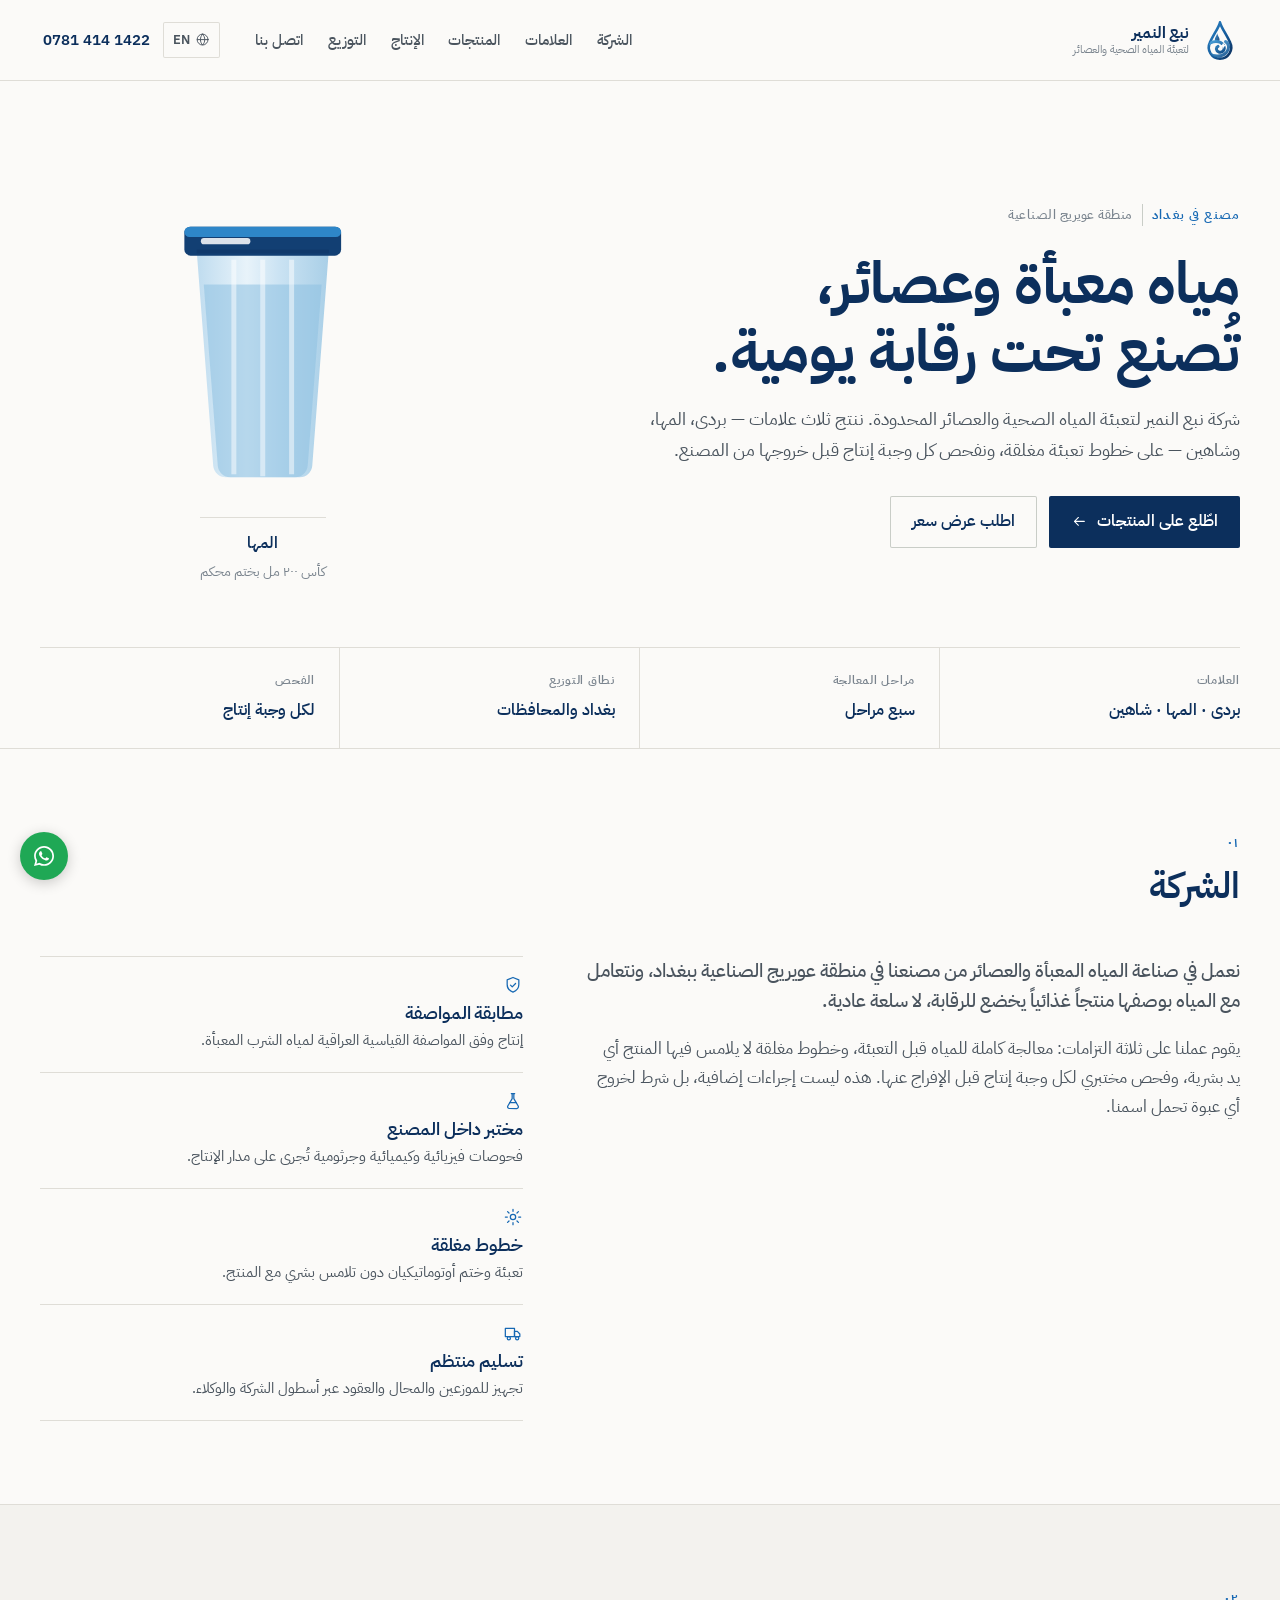
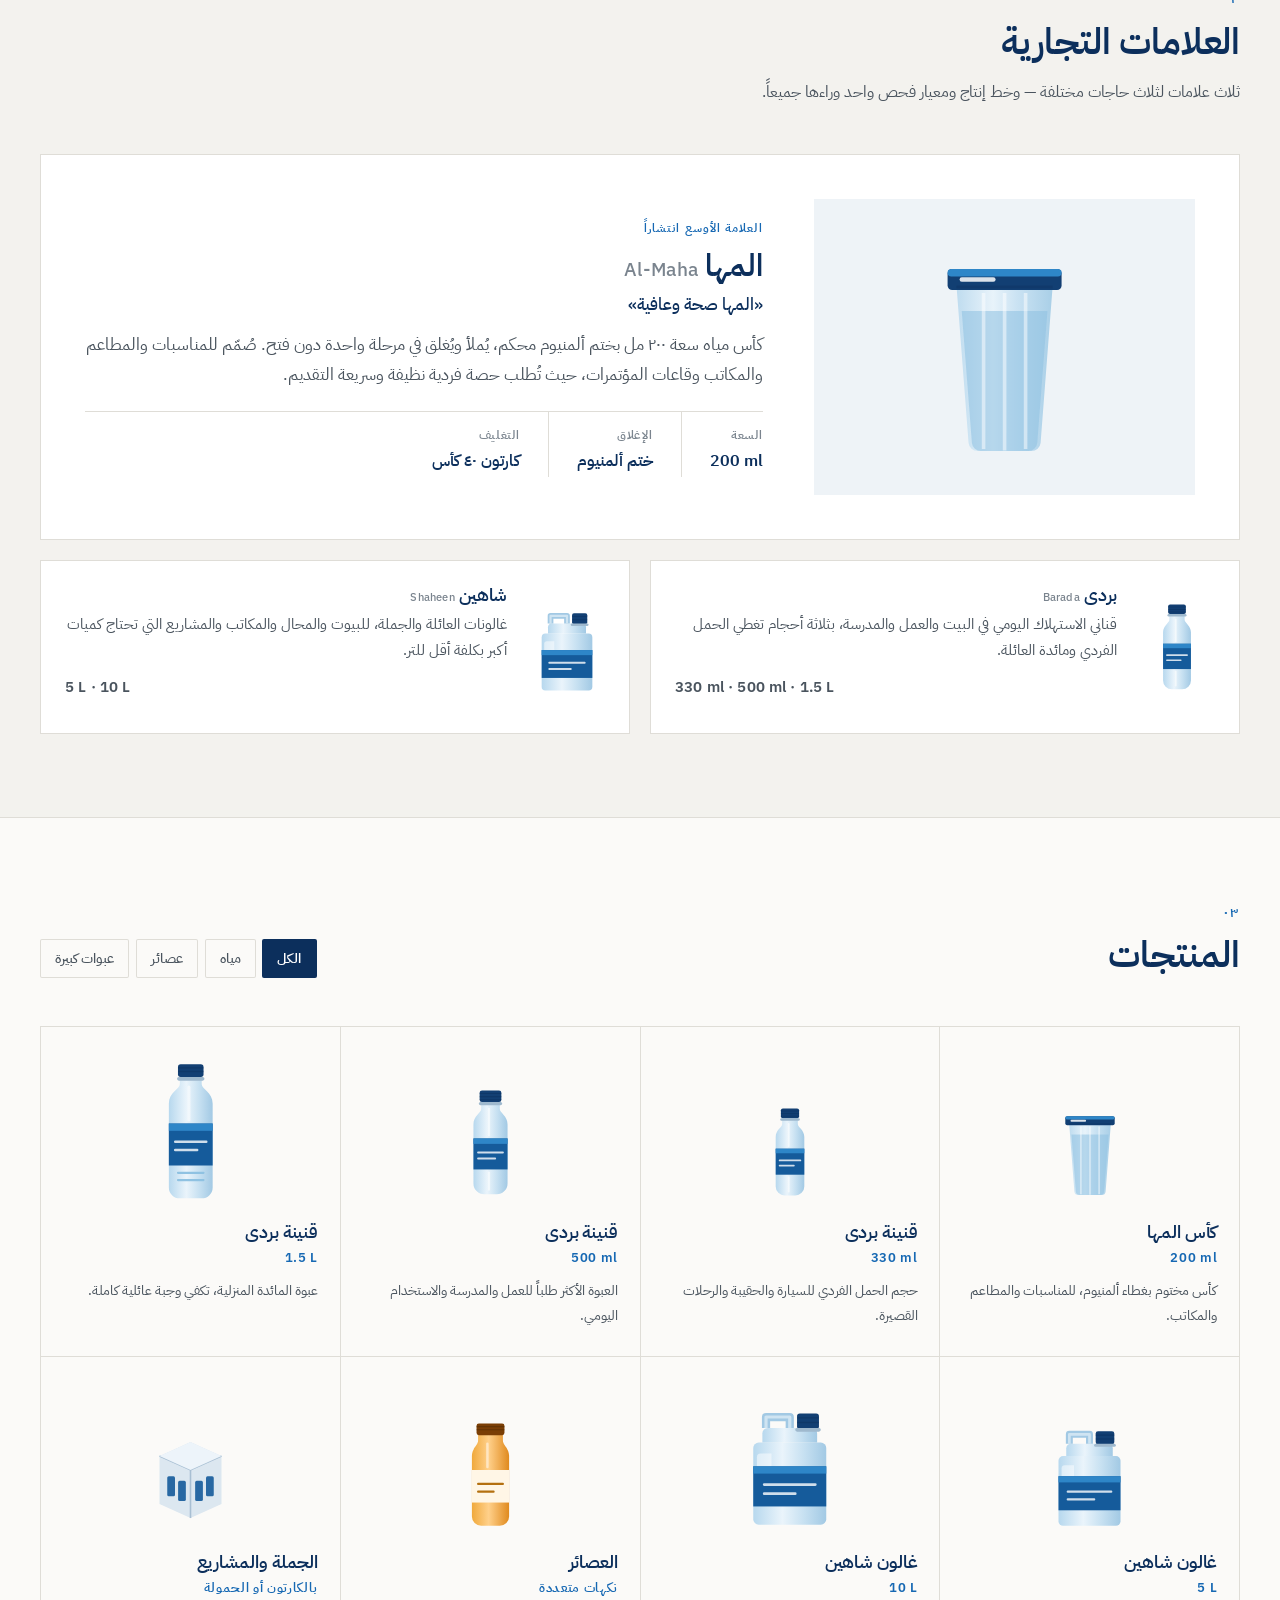
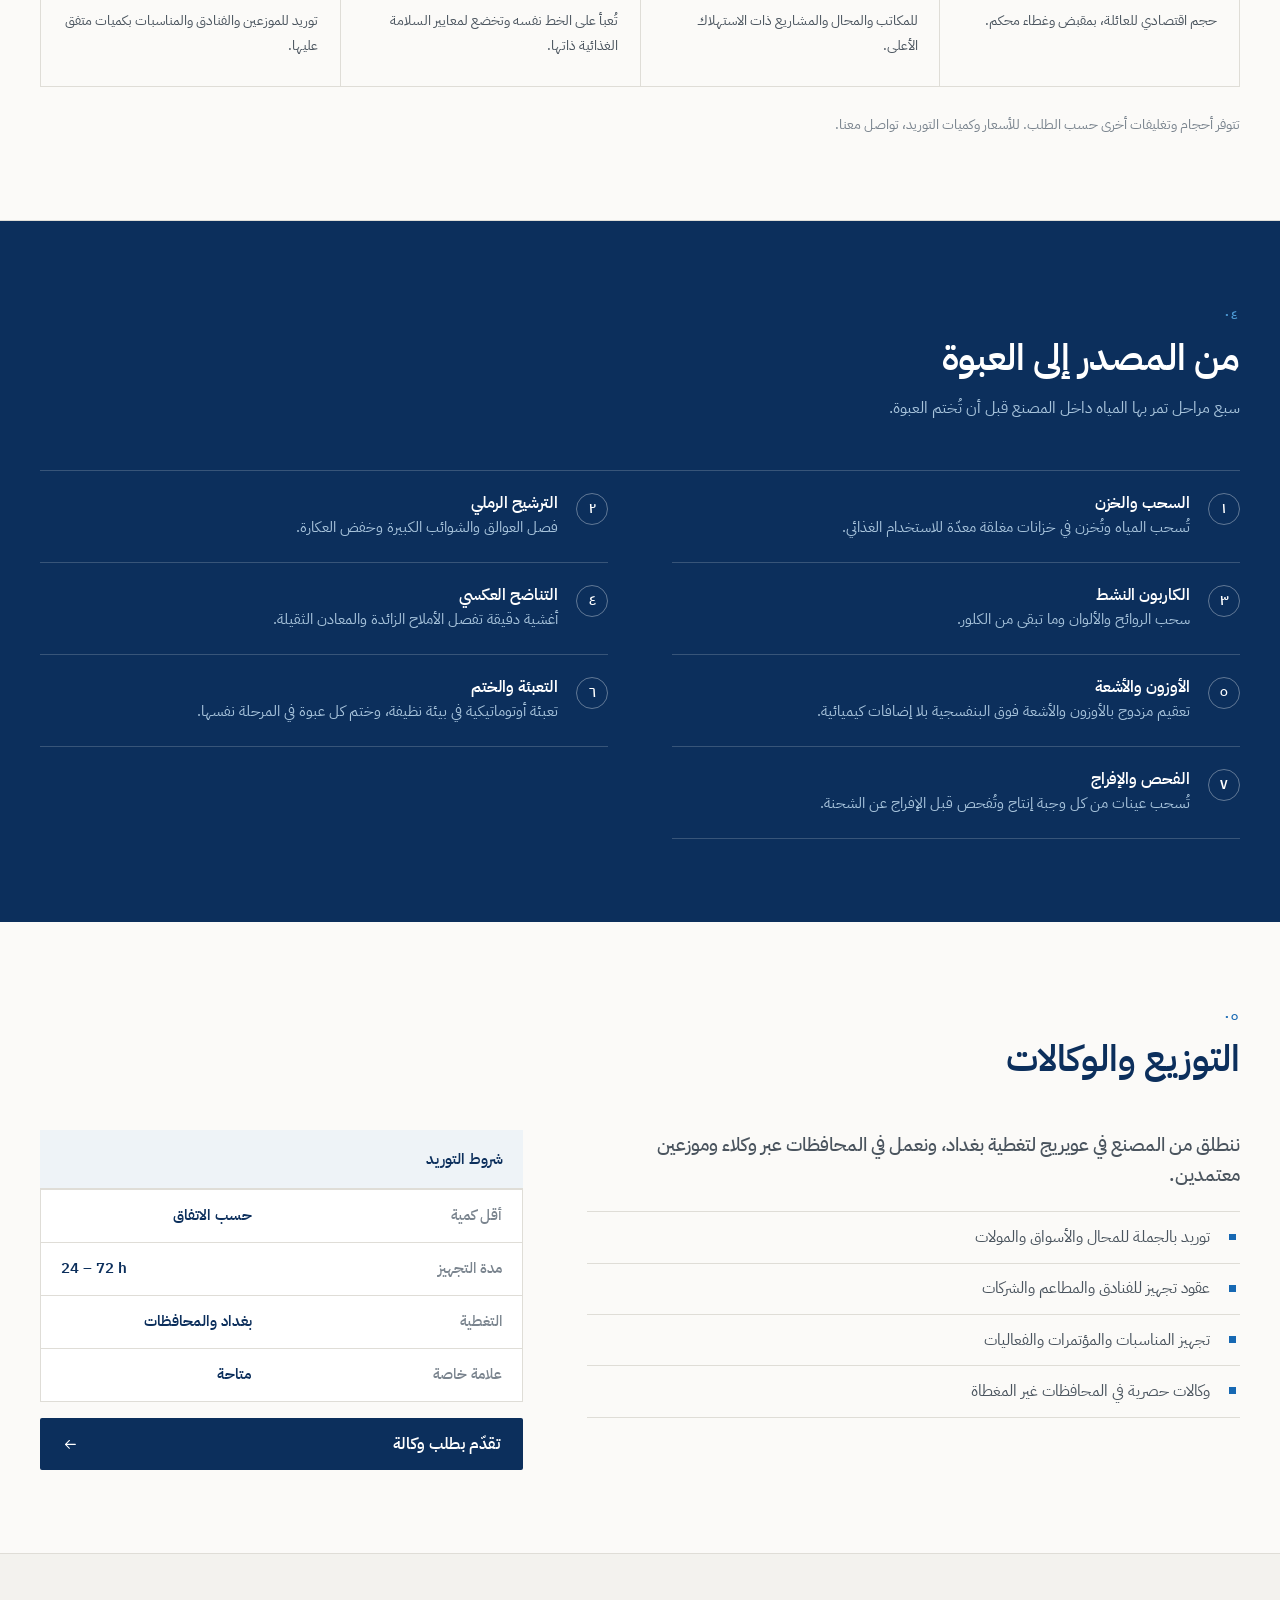
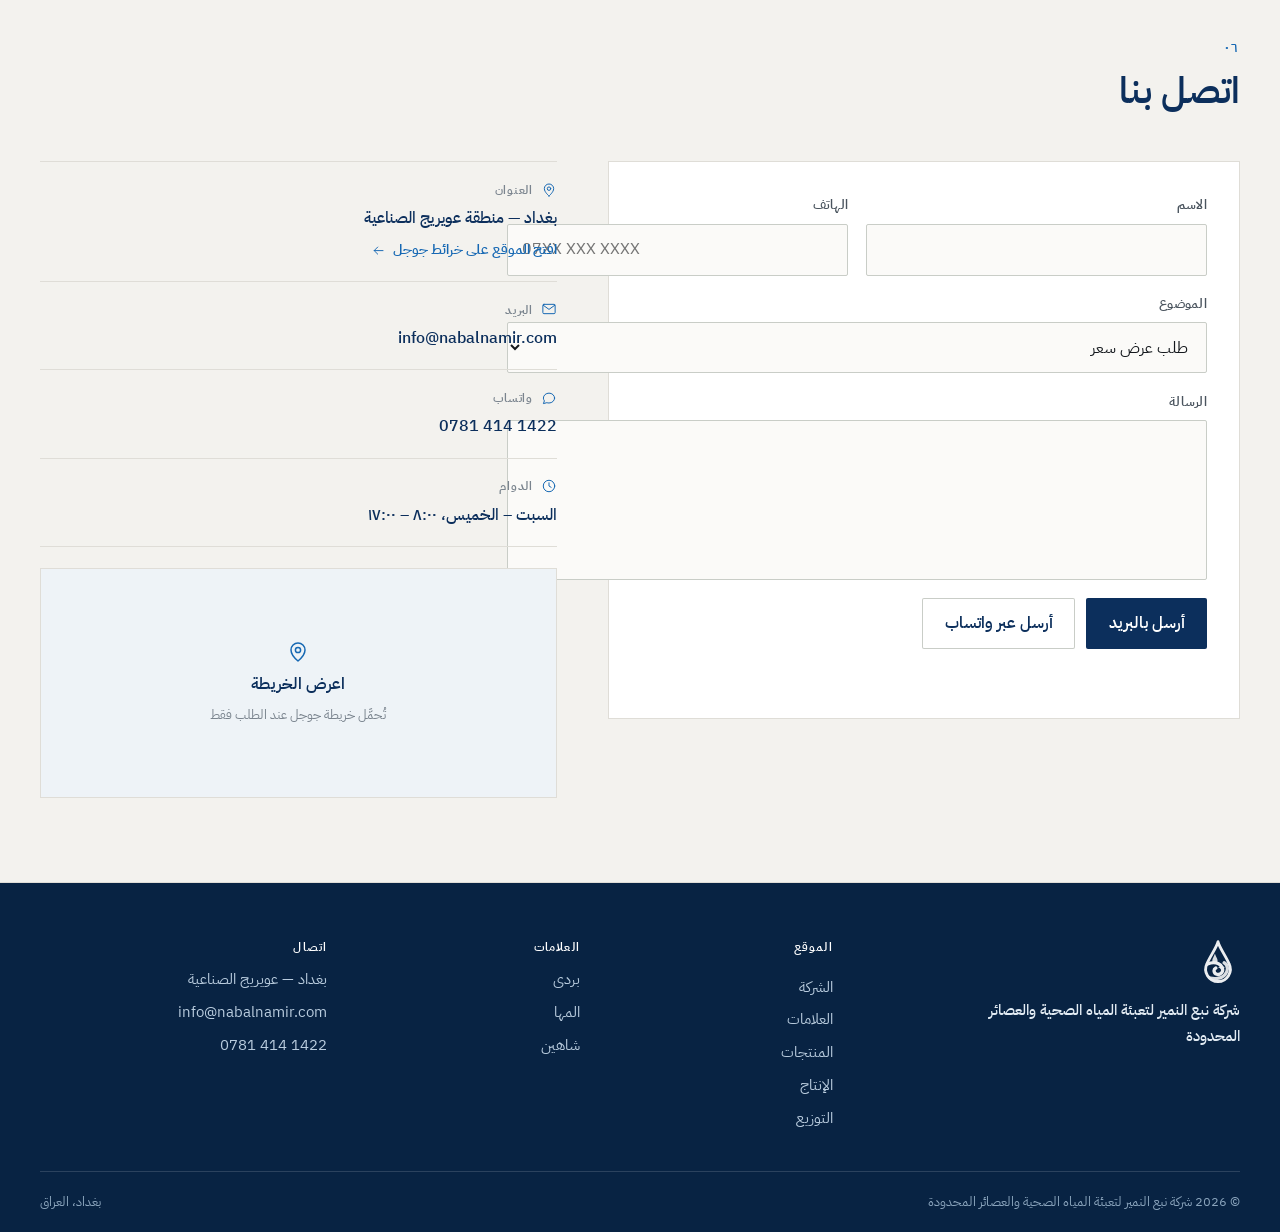
==== commit 1b57a3e9: "Rebuild the site with a considered editorial design The previous layout leaned on generic template p" ====
--- a/index.html
+++ b/index.html
@@ -4,21 +4,20 @@
 <meta charset="UTF-8">
 <meta name="viewport" content="width=device-width, initial-scale=1">
 <title>شركة نبع النمير لتعبئة المياه الصحية والعصائر المحدودة</title>
-<meta name="description" content="شركة نبع النمير لتعبئة المياه الصحية والعصائر المحدودة — بغداد، منطقة عويريج الصناعية. مياه شرب صحية وعصائر بعلامات بردى والمها وشاهين.">
-<meta name="keywords" content="نبع النمير, مياه, بغداد, عويريج, بردى, المها, شاهين, تعبئة مياه, عصائر, Naba Al-Namir, water, Iraq">
+<meta name="description" content="شركة نبع النمير لتعبئة المياه الصحية والعصائر المحدودة — مصنع في بغداد، منطقة عويريج الصناعية. مياه شرب معبأة وعصائر بعلامات بردى والمها وشاهين.">
 <meta name="theme-color" content="#0C2F5C">
 <link rel="icon" href="assets/img/favicon.svg" type="image/svg+xml">
 <link rel="canonical" href="https://www.nabalnamir.com/">
 
 <meta property="og:type" content="website">
 <meta property="og:title" content="شركة نبع النمير لتعبئة المياه الصحية والعصائر المحدودة">
-<meta property="og:description" content="مياه شرب صحية وعصائر — بغداد، منطقة عويريج الصناعية.">
+<meta property="og:description" content="مياه شرب معبأة وعصائر — بغداد، منطقة عويريج الصناعية.">
 <meta property="og:image" content="assets/img/logo-mark.svg">
 <meta property="og:locale" content="ar_IQ">
 
 <link rel="preconnect" href="https://fonts.googleapis.com">
 <link rel="preconnect" href="https://fonts.gstatic.com" crossorigin>
-<link href="https://fonts.googleapis.com/css2?family=Cairo:wght@400;600;700;900&family=Tajawal:wght@400;500;700;800&display=swap" rel="stylesheet">
+<link href="https://fonts.googleapis.com/css2?family=IBM+Plex+Sans+Arabic:wght@400;500;600;700&family=IBM+Plex+Sans:wght@400;500;600&display=swap" rel="stylesheet">
 <link rel="stylesheet" href="assets/css/style.css">
 
 <script type="application/ld+json">
@@ -37,6 +36,7 @@
     "addressLocality": "بغداد",
     "addressCountry": "IQ"
   },
+  "hasMap": "https://maps.app.goo.gl/KWoWYJ5WnHXxXLu2A",
   "brand": [
     { "@type": "Brand", "name": "بردى" },
     { "@type": "Brand", "name": "المها" },
@@ -47,463 +47,514 @@
 </head>
 <body>
 
+<!-- inline SVG sprites: icon set + packaging illustrations -->
+  <svg xmlns="http://www.w3.org/2000/svg" class="sprite" aria-hidden="true" focusable="false">
+    <symbol id="i-drop" viewBox="0 0 24 24"><path d="M12 3.2c0 0-6 6.6-6 10.3a6 6 0 0 0 12 0c0-3.7-6-10.3-6-10.3Z"/><path d="M9.2 14.4a2.9 2.9 0 0 0 2.6 2.7"/></symbol>
+    <symbol id="i-flask" viewBox="0 0 24 24"><path d="M10 3h4"/><path d="M11 3v6.2L5.8 18a2 2 0 0 0 1.7 3h9a2 2 0 0 0 1.7-3L13 9.2V3"/><path d="M8.2 14h7.6"/></symbol>
+    <symbol id="i-gear" viewBox="0 0 24 24"><circle cx="12" cy="12" r="3.2"/><path d="M12 2.8v2.4M12 18.8v2.4M21.2 12h-2.4M5.2 12H2.8M18.5 5.5l-1.7 1.7M7.2 16.8l-1.7 1.7M18.5 18.5l-1.7-1.7M7.2 7.2 5.5 5.5"/></symbol>
+    <symbol id="i-truck" viewBox="0 0 24 24"><path d="M2.8 6.5h11v9.8h-11z"/><path d="M13.8 10h3.4l3 3.2v3.1h-6.4z"/><circle cx="7" cy="18.2" r="1.9"/><circle cx="17" cy="18.2" r="1.9"/></symbol>
+    <symbol id="i-pin" viewBox="0 0 24 24"><path d="M12 21s7-5.8 7-11a7 7 0 1 0-14 0c0 5.2 7 11 7 11Z"/><circle cx="12" cy="10" r="2.6"/></symbol>
+    <symbol id="i-mail" viewBox="0 0 24 24"><rect x="2.8" y="5" width="18.4" height="14" rx="1.6"/><path d="m3.4 6.4 8.6 6.2 8.6-6.2"/></symbol>
+    <symbol id="i-chat" viewBox="0 0 24 24"><path d="M20.4 12.1c0 4.1-3.8 7.4-8.4 7.4a9.6 9.6 0 0 1-3.2-.5L3.6 20.4l1.5-4.1a7 7 0 0 1-1.5-4.2C3.6 8 7.4 4.7 12 4.7s8.4 3.3 8.4 7.4Z"/></symbol>
+    <symbol id="i-clock" viewBox="0 0 24 24"><circle cx="12" cy="12" r="8.6"/><path d="M12 7.2V12l3.2 2"/></symbol>
+    <symbol id="i-check" viewBox="0 0 24 24"><path d="m5 12.6 4.4 4.4L19 7.4"/></symbol>
+    <symbol id="i-arrow" viewBox="0 0 24 24"><path d="M5 12h14M13.4 6.4 19 12l-5.6 5.6"/></symbol>
+    <symbol id="i-globe" viewBox="0 0 24 24"><circle cx="12" cy="12" r="8.6"/><path d="M3.6 12h16.8M12 3.4c2.2 2.3 3.4 5.4 3.4 8.6S14.2 18.3 12 20.6c-2.2-2.3-3.4-5.4-3.4-8.6S9.8 5.7 12 3.4Z"/></symbol>
+    <symbol id="i-shield" viewBox="0 0 24 24"><path d="M12 3 5 5.8v5.6c0 4 2.9 7.6 7 9.1 4.1-1.5 7-5.1 7-9.1V5.8Z"/><path d="m9 12.2 2.1 2.1 4-4.1"/></symbol>
+  </svg>
+  <svg xmlns="http://www.w3.org/2000/svg" class="sprite" aria-hidden="true" focusable="false">
+    <defs>
+      <linearGradient id="cupW" x1="0" y1="0" x2="1" y2="0">
+          <stop offset="0%" stop-color="#BFDCEF"/><stop offset="38%" stop-color="#E8F3FA"/>
+          <stop offset="62%" stop-color="#CBE3F3"/><stop offset="100%" stop-color="#A9CFE7"/>
+        </linearGradient>
+      <linearGradient id="btlW" x1="0" y1="0" x2="1" y2="0">
+          <stop offset="0%" stop-color="#B7D8EE"/><stop offset="40%" stop-color="#EAF4FB"/>
+          <stop offset="70%" stop-color="#C6E0F1"/><stop offset="100%" stop-color="#A2C9E4"/>
+        </linearGradient>
+      <linearGradient id="jcW" x1="0" y1="0" x2="1" y2="0">
+          <stop offset="0%" stop-color="#F0A93C"/><stop offset="45%" stop-color="#FFD08A"/>
+          <stop offset="100%" stop-color="#E08A1E"/>
+        </linearGradient>
+    </defs>
+
+
+    <!-- 200 ml sealed cup (Al-Maha) -->
+    <symbol id="pk-cup" viewBox="0 0 120 160">
+      <path d="M28 40h64l-8 104a6 6 0 0 1-6 5.4H42a6 6 0 0 1-6-5.4Z" fill="url(#cupW)"/>
+      <path d="M31.4 56h57.2l-6.8 88a6 6 0 0 1-6 5.4H44.2a6 6 0 0 1-6-5.4Z" fill="#8FC2E2" opacity=".55"/>
+      <path d="M46 44v104M60 44v105M74 44v104" stroke="#fff" stroke-opacity=".5" stroke-width="2.4"/>
+      <rect x="22" y="28" width="76" height="14" rx="3" fill="#123F73"/>
+      <rect x="22" y="28" width="76" height="5" rx="2.5" fill="#2E86C8"/>
+      <rect x="30" y="33.5" width="24" height="3" rx="1.5" fill="#fff" opacity=".85"/>
+      <path d="M28 40h64" stroke="#0C2F5C" stroke-width="2" stroke-opacity=".35"/>
+    </symbol>
+
+    <!-- PET bottle, small/medium -->
+    <symbol id="pk-bottle" viewBox="0 0 120 160">
+      <path d="M48 30h24v10c0 5 10 9 10 20v76a14 14 0 0 1-14 14H52a14 14 0 0 1-14-14V60c0-11 10-15 10-20Z" fill="url(#btlW)"/>
+      <rect x="46" y="16" width="28" height="15" rx="3" fill="#123F73"/>
+      <path d="M46 20h28M46 24h28M46 28h28" stroke="#0C2F5C" stroke-opacity=".45" stroke-width="1.4"/>
+      <rect x="45" y="31" width="30" height="4" rx="2" fill="#9FB9CE"/>
+      <rect x="38" y="78" width="44" height="40" fill="#155B9B"/>
+      <rect x="38" y="78" width="44" height="7" fill="#2E86C8"/>
+      <path d="M44 96h32M44 104h22" stroke="#fff" stroke-opacity=".8" stroke-width="2.6" stroke-linecap="round"/>
+      <path d="M58 40v34M58 122v22" stroke="#fff" stroke-opacity=".55" stroke-width="3" stroke-linecap="round"/>
+    </symbol>
+
+    <!-- 1.5 L bottle -->
+    <symbol id="pk-bottle-l" viewBox="0 0 120 160">
+      <path d="M48 22h24v9c0 5 12 9 12 21v92a12 12 0 0 1-12 12H48a12 12 0 0 1-12-12V52c0-12 12-16 12-21Z" fill="url(#btlW)"/>
+      <rect x="46" y="9" width="28" height="14" rx="3" fill="#123F73"/>
+      <path d="M46 13h28M46 17h28" stroke="#0C2F5C" stroke-opacity=".45" stroke-width="1.4"/>
+      <rect x="45" y="23" width="30" height="4" rx="2" fill="#9FB9CE"/>
+      <rect x="36" y="74" width="48" height="46" fill="#155B9B"/>
+      <rect x="36" y="74" width="48" height="8" fill="#2E86C8"/>
+      <path d="M43 94h34M43 103h24" stroke="#fff" stroke-opacity=".8" stroke-width="2.8" stroke-linecap="round"/>
+      <path d="M46 128h28M46 136h28" stroke="#8FC2E2" stroke-width="2.4" stroke-linecap="round"/>
+      <path d="M58 34v36" stroke="#fff" stroke-opacity=".55" stroke-width="3.4" stroke-linecap="round"/>
+    </symbol>
+
+    <!-- jerrycan jug with top handle -->
+    <symbol id="pk-jug" viewBox="0 0 120 160">
+      <path d="M26 62h68a6 6 0 0 1 6 6v78a6 6 0 0 1-6 6H26a6 6 0 0 1-6-6V68a6 6 0 0 1 6-6Z" fill="url(#btlW)"/>
+      <path d="M30 62V52a6 6 0 0 1 6-6h48a6 6 0 0 1 6 6v10" fill="url(#btlW)"/>
+      <path d="M34 46V34h26v12" fill="none" stroke="#A2C9E4" stroke-width="9" stroke-linejoin="round"/>
+      <path d="M34 46V34h26v12" fill="none" stroke="#CFE4F2" stroke-width="3.5" stroke-linejoin="round"/>
+      <rect x="68" y="30" width="24" height="17" rx="3" fill="#123F73"/>
+      <path d="M68 35h24M68 40h24" stroke="#0C2F5C" stroke-opacity=".45" stroke-width="1.4"/>
+      <rect x="66" y="46" width="28" height="4" rx="2" fill="#9FB9CE"/>
+      <path d="M28 74h12v42H28a4 4 0 0 1-4-4V78a4 4 0 0 1 4-4Z" fill="#fff" fill-opacity=".5"/>
+      <rect x="20" y="88" width="80" height="44" fill="#155B9B"/>
+      <rect x="20" y="88" width="80" height="8" fill="#2E86C8"/>
+      <path d="M32 108h56M32 118h34" stroke="#fff" stroke-opacity=".8" stroke-width="3" stroke-linecap="round"/>
+    </symbol>
+
+    <!-- juice bottle -->
+    <symbol id="pk-juice" viewBox="0 0 120 160">
+      <path d="M44 34h32v8c0 6 8 10 8 20v78a12 12 0 0 1-12 12H48a12 12 0 0 1-12-12V62c0-10 8-14 8-20Z" fill="url(#jcW)"/>
+      <rect x="42" y="20" width="36" height="15" rx="3" fill="#7A3E05"/>
+      <path d="M42 24h36M42 28h36" stroke="#4B2703" stroke-opacity=".5" stroke-width="1.4"/>
+      <rect x="36" y="80" width="48" height="42" fill="#FFF6E6"/>
+      <path d="M44 98h32M44 108h20" stroke="#B4700F" stroke-width="2.8" stroke-linecap="round"/>
+      <path d="M56 46v30" stroke="#fff" stroke-opacity=".5" stroke-width="3.2" stroke-linecap="round"/>
+    </symbol>
+
+    <!-- shrink-wrapped carton -->
+    <symbol id="pk-carton" viewBox="0 0 120 160">
+      <path d="M20 62 60 44l40 18v62l-40 18-40-18Z" fill="#DCE7F0"/>
+      <path d="M60 62v80" stroke="#A8BFD3" stroke-width="2"/>
+      <path d="m20 62 40 18 40-18" fill="none" stroke="#A8BFD3" stroke-width="2"/>
+      <path d="M20 62 60 44l40 18-40 18Z" fill="#EDF4FA"/>
+      <g fill="#155B9B" opacity=".9">
+        <rect x="30" y="88" width="10" height="26" rx="2"/>
+        <rect x="44" y="94" width="10" height="26" rx="2"/>
+        <rect x="66" y="94" width="10" height="26" rx="2"/>
+        <rect x="80" y="88" width="10" height="26" rx="2"/>
+      </g>
+    </symbol>
+  </svg>
+
 <a class="skip-link" href="#main" data-ar="تخطَّ إلى المحتوى" data-en="Skip to content">تخطَّ إلى المحتوى</a>
 
-<!-- ================= HEADER ================= -->
-<header class="site-header" id="siteHeader">
-  <div class="container header-inner">
-    <a class="logo" href="#home" aria-label="نبع النمير">
-      <img src="assets/img/logo-mark.svg" alt="" width="52" height="52">
-      <span class="logo-text">
-        <strong data-ar="نبع النمير" data-en="Naba' Al-Namir">نبع النمير</strong>
-        <small data-ar="لتعبئة المياه الصحية والعصائر" data-en="Healthy Water Bottling &amp; Juices">لتعبئة المياه الصحية والعصائر</small>
+<!-- ============ HEADER ============ -->
+<header class="masthead" id="masthead">
+  <div class="shell masthead-in">
+    <a class="brandmark" href="#top">
+      <img src="assets/img/logo-mark.svg" alt="" width="44" height="44">
+      <span class="brandmark-txt">
+        <b data-ar="نبع النمير" data-en="Naba' Al-Namir">نبع النمير</b>
+        <i data-ar="لتعبئة المياه الصحية والعصائر" data-en="Healthy Water Bottling &amp; Juices">لتعبئة المياه الصحية والعصائر</i>
       </span>
     </a>
 
-    <nav class="main-nav" id="mainNav" aria-label="القائمة الرئيسية">
-      <a href="#home" data-ar="الرئيسية" data-en="Home">الرئيسية</a>
-      <a href="#about" data-ar="من نحن" data-en="About">من نحن</a>
-      <a href="#brands" data-ar="علاماتنا" data-en="Brands">علاماتنا</a>
-      <a href="#products" data-ar="المنتجات" data-en="Products">المنتجات</a>
-      <a href="#process" data-ar="الجودة" data-en="Quality">الجودة</a>
-      <a href="#distribution" data-ar="التوزيع" data-en="Distribution">التوزيع</a>
-      <a href="#contact" data-ar="تواصل معنا" data-en="Contact">تواصل معنا</a>
+    <nav class="nav" id="nav" aria-label="التنقل الرئيسي">
+      <a href="#about"        data-ar="الشركة"   data-en="Company">الشركة</a>
+      <a href="#brands"       data-ar="العلامات" data-en="Brands">العلامات</a>
+      <a href="#products"     data-ar="المنتجات" data-en="Products">المنتجات</a>
+      <a href="#process"      data-ar="الإنتاج"  data-en="Production">الإنتاج</a>
+      <a href="#distribution" data-ar="التوزيع"  data-en="Distribution">التوزيع</a>
+      <a href="#contact"      data-ar="اتصل بنا" data-en="Contact">اتصل بنا</a>
     </nav>
 
-    <div class="header-actions">
-      <button class="lang-btn" id="langToggle" type="button" aria-label="تبديل اللغة">EN</button>
-      <a class="btn btn-wa header-wa" href="https://wa.me/9647814141422" target="_blank" rel="noopener">
-        <svg viewBox="0 0 24 24" width="18" height="18" aria-hidden="true"><path fill="currentColor" d="M12.04 2c-5.5 0-9.96 4.46-9.96 9.96 0 1.76.46 3.45 1.34 4.95L2 22l5.23-1.37a9.9 9.9 0 0 0 4.81 1.23h.01c5.5 0 9.96-4.46 9.96-9.96S17.54 2 12.04 2m0 18.17h-.01a8.2 8.2 0 0 1-4.19-1.15l-.3-.18-3.11.82.83-3.03-.2-.31a8.24 8.24 0 0 1-1.26-4.36c0-4.55 3.7-8.25 8.25-8.25 2.2 0 4.27.86 5.83 2.42a8.2 8.2 0 0 1 2.41 5.84c0 4.55-3.7 8.2-8.25 8.2m4.52-6.16c-.25-.12-1.47-.72-1.69-.81s-.39-.12-.56.12-.64.81-.79.98-.29.19-.54.06a6.7 6.7 0 0 1-1.99-1.23 7.5 7.5 0 0 1-1.38-1.71c-.14-.25-.01-.38.11-.5.11-.11.25-.29.37-.44s.16-.25.25-.41.04-.31-.02-.44-.56-1.35-.77-1.85c-.2-.48-.4-.42-.56-.43h-.47c-.16 0-.43.06-.65.31s-.85.83-.85 2.03.87 2.35.99 2.51 1.71 2.62 4.15 3.67c.58.25 1.03.4 1.39.51.58.19 1.11.16 1.53.1.47-.07 1.44-.59 1.64-1.16s.2-1.05.14-1.16-.22-.18-.47-.3"/></svg>
-        <span data-ar="واتساب" data-en="WhatsApp">واتساب</span>
+    <div class="masthead-act">
+      <button class="lang" id="langToggle" type="button">
+        <svg class="ic" aria-hidden="true"><use href="#i-globe"></use></svg>
+        <span>EN</span>
+      </button>
+      <a class="wa-link" href="https://wa.me/9647814141422" target="_blank" rel="noopener">
+        <span dir="ltr">0781 414 1422</span>
       </a>
-      <button class="nav-toggle" id="navToggle" type="button" aria-label="القائمة" aria-expanded="false">
-        <span></span><span></span><span></span>
-      </button>
+      <button class="burger" id="navToggle" type="button" aria-label="القائمة" aria-expanded="false"><span></span></button>
     </div>
   </div>
 </header>
 
 <main id="main">
-
-<!-- ================= HERO ================= -->
-<section class="hero" id="home">
-  <div class="hero-bg" aria-hidden="true">
-    <span class="bubble b1"></span><span class="bubble b2"></span><span class="bubble b3"></span>
-    <span class="bubble b4"></span><span class="bubble b5"></span><span class="bubble b6"></span>
-  </div>
-
-  <div class="container hero-inner">
-    <div class="hero-copy">
-      <span class="eyebrow" data-ar="بغداد — منطقة عويريج الصناعية" data-en="Baghdad — Owairij Industrial Area">بغداد — منطقة عويريج الصناعية</span>
-      <h1>
-        <span data-ar="نقّـي مثل المنبع" data-en="Pure as the Spring">نقّـي مثل المنبع</span><br>
-        <span class="grad" data-ar="صحّة وعافية في كل قطرة" data-en="Health &amp; Wellness in Every Drop">صحّة وعافية في كل قطرة</span>
-      </h1>
-      <p class="lead" data-ar="شركة نبع النمير لتعبئة المياه الصحية والعصائر المحدودة — نُنتج مياه شرب صحية وعصائر طبيعية وفق أعلى معايير الجودة والسلامة الغذائية، بعلاماتنا التجارية بردى والمها وشاهين."
-         data-en="Naba' Al-Namir Company for Healthy Water Bottling &amp; Juices, Ltd. — producing healthy drinking water and natural juices to the highest quality and food-safety standards, under our Barada, Al-Maha and Shaheen brands.">
-        شركة نبع النمير لتعبئة المياه الصحية والعصائر المحدودة — نُنتج مياه شرب صحية وعصائر طبيعية وفق أعلى معايير الجودة والسلامة الغذائية، بعلاماتنا التجارية بردى والمها وشاهين.
+<span id="top"></span>
+
+<!-- ============ HERO ============ -->
+<section class="hero">
+  <div class="shell hero-in">
+    <div class="hero-txt">
+      <p class="kicker">
+        <span data-ar="مصنع في بغداد" data-en="A plant in Baghdad">مصنع في بغداد</span>
+        <em data-ar="منطقة عويريج الصناعية" data-en="Owairij Industrial Area">منطقة عويريج الصناعية</em>
       </p>
-      <div class="hero-cta">
-        <a class="btn btn-primary" href="#products" data-ar="تصفّح المنتجات" data-en="Browse Products">تصفّح المنتجات</a>
-        <a class="btn btn-ghost" href="#contact" data-ar="اطلب عرض سعر" data-en="Request a Quote">اطلب عرض سعر</a>
-      </div>
-
-      <ul class="hero-stats">
-        <li><strong>3</strong><span data-ar="علامات تجارية" data-en="Brands">علامات تجارية</span></li>
-        <li><strong>7</strong><span data-ar="مراحل تنقية" data-en="Purification Stages">مراحل تنقية</span></li>
-        <li><strong>24/7</strong><span data-ar="خطوط إنتاج" data-en="Production Lines">خطوط إنتاج</span></li>
+      <h1 data-ar="مياه معبأة وعصائر،<br>تُصنع تحت رقابة يومية." data-en="Bottled water and juices,<br>made under daily control.">مياه معبأة وعصائر،<br>تُصنع تحت رقابة يومية.</h1>
+      <p class="hero-lead" data-ar="شركة نبع النمير لتعبئة المياه الصحية والعصائر المحدودة. ننتج ثلاث علامات — بردى، المها، وشاهين — على خطوط تعبئة مغلقة، ونفحص كل وجبة إنتاج قبل خروجها من المصنع."
+         data-en="Naba' Al-Namir Company for Healthy Water Bottling &amp; Juices, Ltd. We produce three brands — Barada, Al-Maha and Shaheen — on closed filling lines, and test every production batch before it leaves the plant.">شركة نبع النمير لتعبئة المياه الصحية والعصائر المحدودة. ننتج ثلاث علامات — بردى، المها، وشاهين — على خطوط تعبئة مغلقة، ونفحص كل وجبة إنتاج قبل خروجها من المصنع.</p>
+      <p class="hero-act">
+        <a class="cta" href="#products"><span data-ar="اطّلع على المنتجات" data-en="See the products">اطّلع على المنتجات</span><svg class="ic" aria-hidden="true"><use href="#i-arrow"></use></svg></a>
+        <a class="cta cta-plain" href="#contact" data-ar="اطلب عرض سعر" data-en="Request a quote">اطلب عرض سعر</a>
+      </p>
+    </div>
+
+    <figure class="hero-fig">
+      <svg class="pack pack-hero" aria-hidden="true"><use href="#pk-cup"></use></svg>
+      <figcaption>
+        <b>المها</b>
+        <span data-ar="كأس ٢٠٠ مل بختم محكم" data-en="200 ml sealed cup">كأس ٢٠٠ مل بختم محكم</span>
+      </figcaption>
+    </figure>
+  </div>
+
+  <div class="shell">
+    <dl class="facts">
+      <div><dt data-ar="العلامات" data-en="Brands">العلامات</dt><dd>بردى · المها · شاهين</dd></div>
+      <div><dt data-ar="مراحل المعالجة" data-en="Treatment stages">مراحل المعالجة</dt><dd data-ar="سبع مراحل" data-en="Seven stages">سبع مراحل</dd></div>
+      <div><dt data-ar="نطاق التوزيع" data-en="Distribution">نطاق التوزيع</dt><dd data-ar="بغداد والمحافظات" data-en="Baghdad &amp; provinces">بغداد والمحافظات</dd></div>
+      <div><dt data-ar="الفحص" data-en="Testing">الفحص</dt><dd data-ar="لكل وجبة إنتاج" data-en="Every batch">لكل وجبة إنتاج</dd></div>
+    </dl>
+  </div>
+</section>
+
+<!-- ============ 01 COMPANY ============ -->
+<section class="band" id="about">
+  <div class="shell">
+    <header class="shead">
+      <span class="num" data-ar="٠١" data-en="01">٠١</span>
+      <h2 data-ar="الشركة" data-en="The Company">الشركة</h2>
+    </header>
+
+    <div class="cols">
+      <div class="col-main">
+        <p class="lede" data-ar="نعمل في صناعة المياه المعبأة والعصائر من مصنعنا في منطقة عويريج الصناعية ببغداد، ونتعامل مع المياه بوصفها منتجاً غذائياً يخضع للرقابة، لا سلعة عادية."
+           data-en="We work in bottled water and juices from our plant in the Owairij Industrial Area of Baghdad, treating water as a regulated food product rather than an ordinary commodity.">نعمل في صناعة المياه المعبأة والعصائر من مصنعنا في منطقة عويريج الصناعية ببغداد، ونتعامل مع المياه بوصفها منتجاً غذائياً يخضع للرقابة، لا سلعة عادية.</p>
+        <p data-ar="يقوم عملنا على ثلاثة التزامات: معالجة كاملة للمياه قبل التعبئة، وخطوط مغلقة لا يلامس فيها المنتج أي يد بشرية، وفحص مختبري لكل وجبة إنتاج قبل الإفراج عنها. هذه ليست إجراءات إضافية، بل شرط لخروج أي عبوة تحمل اسمنا."
+           data-en="Our work rests on three commitments: full treatment of the water before filling, closed lines where no hand touches the product, and laboratory testing of every batch before release. These are not extras — they are the condition for any pack carrying our name to leave the plant.">يقوم عملنا على ثلاثة التزامات: معالجة كاملة للمياه قبل التعبئة، وخطوط مغلقة لا يلامس فيها المنتج أي يد بشرية، وفحص مختبري لكل وجبة إنتاج قبل الإفراج عنها. هذه ليست إجراءات إضافية، بل شرط لخروج أي عبوة تحمل اسمنا.</p>
+      </div>
+
+      <ul class="pillars col-side">
+        <li>
+          <svg class="ic" aria-hidden="true"><use href="#i-shield"></use></svg>
+          <h3 data-ar="مطابقة المواصفة" data-en="Standards compliance">مطابقة المواصفة</h3>
+          <p data-ar="إنتاج وفق المواصفة القياسية العراقية لمياه الشرب المعبأة." data-en="Produced to the Iraqi standard for bottled drinking water.">إنتاج وفق المواصفة القياسية العراقية لمياه الشرب المعبأة.</p>
+        </li>
+        <li>
+          <svg class="ic" aria-hidden="true"><use href="#i-flask"></use></svg>
+          <h3 data-ar="مختبر داخل المصنع" data-en="On-site laboratory">مختبر داخل المصنع</h3>
+          <p data-ar="فحوصات فيزيائية وكيميائية وجرثومية تُجرى على مدار الإنتاج." data-en="Physical, chemical and microbiological tests run throughout production.">فحوصات فيزيائية وكيميائية وجرثومية تُجرى على مدار الإنتاج.</p>
+        </li>
+        <li>
+          <svg class="ic" aria-hidden="true"><use href="#i-gear"></use></svg>
+          <h3 data-ar="خطوط مغلقة" data-en="Closed lines">خطوط مغلقة</h3>
+          <p data-ar="تعبئة وختم أوتوماتيكيان دون تلامس بشري مع المنتج." data-en="Automated filling and sealing with no human contact.">تعبئة وختم أوتوماتيكيان دون تلامس بشري مع المنتج.</p>
+        </li>
+        <li>
+          <svg class="ic" aria-hidden="true"><use href="#i-truck"></use></svg>
+          <h3 data-ar="تسليم منتظم" data-en="Regular delivery">تسليم منتظم</h3>
+          <p data-ar="تجهيز للموزعين والمحال والعقود عبر أسطول الشركة والوكلاء." data-en="Supply to distributors, shops and contracts via our fleet and agents.">تجهيز للموزعين والمحال والعقود عبر أسطول الشركة والوكلاء.</p>
+        </li>
       </ul>
     </div>
-
-    <div class="hero-visual" aria-hidden="true">
-      <div class="drop-card">
-        <img src="assets/img/logo-mark.svg" alt="" width="220" height="220">
-        <div class="ripple r1"></div>
-        <div class="ripple r2"></div>
-        <div class="ripple r3"></div>
-      </div>
-    </div>
-  </div>
-
-  <div class="wave-divider" aria-hidden="true">
-    <svg viewBox="0 0 1440 120" preserveAspectRatio="none"><path d="M0,64 C240,120 480,0 720,32 C960,64 1200,120 1440,72 L1440,120 L0,120 Z" fill="#ffffff"/></svg>
-  </div>
-</section>
-
-<!-- ================= TRUST BAR ================= -->
-<section class="trustbar">
-  <div class="container trust-grid">
-    <div class="trust-item">
-      <span class="ti-icon">💧</span>
-      <h3 data-ar="مياه بمواصفات صحية" data-en="Health-Grade Water">مياه بمواصفات صحية</h3>
-      <p data-ar="مطابقة للمواصفة القياسية العراقية لمياه الشرب المعبأة." data-en="Compliant with the Iraqi standard for bottled drinking water.">مطابقة للمواصفة القياسية العراقية لمياه الشرب المعبأة.</p>
-    </div>
-    <div class="trust-item">
-      <span class="ti-icon">🔬</span>
-      <h3 data-ar="مختبر فحص داخلي" data-en="In-House Laboratory">مختبر فحص داخلي</h3>
-      <p data-ar="فحوصات فيزيائية وكيميائية وجرثومية على مدار الإنتاج." data-en="Physical, chemical and microbiological testing throughout production.">فحوصات فيزيائية وكيميائية وجرثومية على مدار الإنتاج.</p>
-    </div>
-    <div class="trust-item">
-      <span class="ti-icon">⚙️</span>
-      <h3 data-ar="تعبئة أوتوماتيكية" data-en="Automated Filling">تعبئة أوتوماتيكية</h3>
-      <p data-ar="خطوط مغلقة تمنع أي تلامس بشري مع المنتج." data-en="Closed lines that prevent any human contact with the product.">خطوط مغلقة تمنع أي تلامس بشري مع المنتج.</p>
-    </div>
-    <div class="trust-item">
-      <span class="ti-icon">🚚</span>
-      <h3 data-ar="توزيع واسع" data-en="Wide Distribution">توزيع واسع</h3>
-      <p data-ar="أسطول نقل يغطي بغداد والمحافظات مع وكلاء معتمدين." data-en="A delivery fleet covering Baghdad and the provinces via authorised agents.">أسطول نقل يغطي بغداد والمحافظات مع وكلاء معتمدين.</p>
-    </div>
-  </div>
-</section>
-
-<!-- ================= ABOUT ================= -->
-<section class="section" id="about">
-  <div class="container about-grid">
-    <div class="about-copy">
-      <span class="tag" data-ar="من نحن" data-en="About Us">من نحن</span>
-      <h2 data-ar="من قلب بغداد… نصنع الثقة" data-en="From the Heart of Baghdad… We Build Trust">من قلب بغداد… نصنع الثقة</h2>
-      <p data-ar="تأسست شركة نبع النمير لتعبئة المياه الصحية والعصائر المحدودة لتكون اسماً موثوقاً في صناعة المشروبات في العراق. يقع مصنعنا في منطقة عويريج الصناعية في بغداد، ويعمل بخطوط إنتاج حديثة مخصّصة لتعبئة مياه الشرب الصحية والعصائر الطبيعية."
-         data-en="Naba' Al-Namir Company for Healthy Water Bottling &amp; Juices, Ltd. was founded to become a trusted name in Iraq's beverage industry. Our plant is located in the Owairij Industrial Area of Baghdad and operates modern production lines dedicated to bottling healthy drinking water and natural juices.">
-        تأسست شركة نبع النمير لتعبئة المياه الصحية والعصائر المحدودة لتكون اسماً موثوقاً في صناعة المشروبات في العراق. يقع مصنعنا في منطقة عويريج الصناعية في بغداد، ويعمل بخطوط إنتاج حديثة مخصّصة لتعبئة مياه الشرب الصحية والعصائر الطبيعية.
-      </p>
-      <p data-ar="نؤمن أن المياه ليست منتجاً عادياً، بل مسؤولية صحية تجاه كل بيت عراقي. لذلك نعتمد نظام رقابة صارماً يبدأ من مصدر المياه ولا ينتهي عند وصول المنتج إلى يد المستهلك."
-         data-en="We believe water is not an ordinary product but a health responsibility toward every Iraqi household. That is why we apply a strict control system that starts at the water source and does not end until the product reaches the consumer.">
-        نؤمن أن المياه ليست منتجاً عادياً، بل مسؤولية صحية تجاه كل بيت عراقي. لذلك نعتمد نظام رقابة صارماً يبدأ من مصدر المياه ولا ينتهي عند وصول المنتج إلى يد المستهلك.
-      </p>
-
-      <div class="vm-cards">
-        <div class="vm">
-          <h4 data-ar="رؤيتنا" data-en="Our Vision">رؤيتنا</h4>
-          <p data-ar="أن نكون الخيار الأول للمياه والعصائر الصحية في العراق." data-en="To be the first choice for healthy water and juices in Iraq.">أن نكون الخيار الأول للمياه والعصائر الصحية في العراق.</p>
-        </div>
-        <div class="vm">
-          <h4 data-ar="رسالتنا" data-en="Our Mission">رسالتنا</h4>
-          <p data-ar="تقديم منتج نقي وآمن بسعر عادل وجودة لا تتغيّر." data-en="Delivering a pure, safe product at a fair price with unchanging quality.">تقديم منتج نقي وآمن بسعر عادل وجودة لا تتغيّر.</p>
-        </div>
-        <div class="vm">
-          <h4 data-ar="قيمنا" data-en="Our Values">قيمنا</h4>
-          <p data-ar="النقاء، الشفافية، الالتزام، واحترام المستهلك." data-en="Purity, transparency, commitment and respect for the consumer.">النقاء، الشفافية، الالتزام، واحترام المستهلك.</p>
-        </div>
-      </div>
-    </div>
-
-    <aside class="about-panel">
-      <div class="panel-row"><span data-ar="الموقع" data-en="Location">الموقع</span><strong data-ar="بغداد — عويريج الصناعية" data-en="Baghdad — Owairij Industrial">بغداد — عويريج الصناعية</strong></div>
-      <div class="panel-row"><span data-ar="النشاط" data-en="Activity">النشاط</span><strong data-ar="تعبئة مياه وعصائر" data-en="Water &amp; juice bottling">تعبئة مياه وعصائر</strong></div>
-      <div class="panel-row"><span data-ar="العلامات" data-en="Brands">العلامات</span><strong>بردى · المها · شاهين</strong></div>
-      <div class="panel-row"><span data-ar="البريد" data-en="Email">البريد</span><strong><a href="mailto:info@nabalnamir.com">info@nabalnamir.com</a></strong></div>
-      <div class="panel-row"><span data-ar="واتساب" data-en="WhatsApp">واتساب</span><strong><a href="https://wa.me/9647814141422" target="_blank" rel="noopener" dir="ltr">0781 414 1422</a></strong></div>
-    </aside>
-  </div>
-</section>
-
-<!-- ================= BRANDS ================= -->
-<section class="section section-alt" id="brands">
-  <div class="container">
-    <header class="section-head">
-      <span class="tag" data-ar="علاماتنا التجارية" data-en="Our Brands">علاماتنا التجارية</span>
-      <h2 data-ar="ثلاث علامات… معيار واحد للجودة" data-en="Three Brands… One Quality Standard">ثلاث علامات… معيار واحد للجودة</h2>
-      <p class="section-sub" data-ar="كل علامة صُمّمت لتلبّي حاجة مختلفة، لكنها تخرج جميعاً من الخط الإنتاجي نفسه ومن معايير الفحص نفسها."
-         data-en="Each brand is designed for a different need, yet all come off the same production line and pass the same testing standards.">
-        كل علامة صُمّمت لتلبّي حاجة مختلفة، لكنها تخرج جميعاً من الخط الإنتاجي نفسه ومن معايير الفحص نفسها.
-      </p>
+  </div>
+</section>
+
+<!-- ============ 02 BRANDS ============ -->
+<section class="band band-tint" id="brands">
+  <div class="shell">
+    <header class="shead">
+      <span class="num" data-ar="٠٢" data-en="02">٠٢</span>
+      <h2 data-ar="العلامات التجارية" data-en="Our Brands">العلامات التجارية</h2>
+      <p class="shead-note" data-ar="ثلاث علامات لثلاث حاجات مختلفة — وخط إنتاج ومعيار فحص واحد وراءها جميعاً."
+         data-en="Three brands for three different needs — with one production line and one testing standard behind them all.">ثلاث علامات لثلاث حاجات مختلفة — وخط إنتاج ومعيار فحص واحد وراءها جميعاً.</p>
     </header>
 
-    <div class="brand-grid">
-      <article class="brand-card brand-barada">
-        <div class="brand-visual" aria-hidden="true"><span class="brand-initial">بردى</span></div>
-        <div class="brand-body">
-          <h3>بردى <span class="latin">Barada</span></h3>
-          <p data-ar="مياه شرب صحية للاستهلاك اليومي في المنزل والعمل، بعبوات عملية تناسب كل الأوقات."
-             data-en="Healthy drinking water for daily use at home and at work, in practical packs for every occasion.">
-            مياه شرب صحية للاستهلاك اليومي في المنزل والعمل، بعبوات عملية تناسب كل الأوقات.
-          </p>
-          <ul class="chips">
-            <li dir="ltr">330 ml</li><li dir="ltr">500 ml</li><li dir="ltr">1.5 L</li>
-          </ul>
+    <article class="brand-lead">
+      <div class="brand-lead-fig">
+        <svg class="pack" aria-hidden="true"><use href="#pk-cup"></use></svg>
+      </div>
+      <div class="brand-lead-txt">
+        <p class="brand-tag" data-ar="العلامة الأوسع انتشاراً" data-en="Our most widely sold">العلامة الأوسع انتشاراً</p>
+        <h3>المها <span class="rom" lang="en" dir="ltr">Al-Maha</span></h3>
+        <p class="brand-slogan" data-ar="«المها صحة وعافية»" data-en="“Al-Maha — health and wellness”">«المها صحة وعافية»</p>
+        <p data-ar="كأس مياه سعة ٢٠٠ مل بختم ألمنيوم محكم، يُملأ ويُغلق في مرحلة واحدة دون فتح. صُمّم للمناسبات والمطاعم والمكاتب وقاعات المؤتمرات، حيث تُطلب حصة فردية نظيفة وسريعة التقديم."
+           data-en="A 200 ml water cup with a sealed foil lid, filled and closed in a single step. Designed for events, restaurants, offices and conference halls, where a clean single serving that is quick to hand out is what's needed.">كأس مياه سعة ٢٠٠ مل بختم ألمنيوم محكم، يُملأ ويُغلق في مرحلة واحدة دون فتح. صُمّم للمناسبات والمطاعم والمكاتب وقاعات المؤتمرات، حيث تُطلب حصة فردية نظيفة وسريعة التقديم.</p>
+        <dl class="spec">
+          <div><dt data-ar="السعة" data-en="Volume">السعة</dt><dd dir="ltr">200 ml</dd></div>
+          <div><dt data-ar="الإغلاق" data-en="Closure">الإغلاق</dt><dd data-ar="ختم ألمنيوم" data-en="Foil seal">ختم ألمنيوم</dd></div>
+          <div><dt data-ar="التغليف" data-en="Case">التغليف</dt><dd data-ar="كارتون ٤٠ كأس" data-en="Carton of 40">كارتون ٤٠ كأس</dd></div>
+        </dl>
+      </div>
+    </article>
+
+    <div class="brand-pair">
+      <article class="brand-min">
+        <svg class="pack" aria-hidden="true"><use href="#pk-bottle"></use></svg>
+        <div>
+          <h3>بردى <span class="rom" lang="en" dir="ltr">Barada</span></h3>
+          <p data-ar="قناني الاستهلاك اليومي في البيت والعمل والمدرسة، بثلاثة أحجام تغطي الحمل الفردي ومائدة العائلة."
+             data-en="Bottles for daily use at home, work and school, in three sizes covering the individual carry and the family table.">قناني الاستهلاك اليومي في البيت والعمل والمدرسة، بثلاثة أحجام تغطي الحمل الفردي ومائدة العائلة.</p>
+          <p class="sizes" dir="ltr">330 ml · 500 ml · 1.5 L</p>
         </div>
       </article>
 
-      <article class="brand-card brand-maha featured">
-        <span class="ribbon" data-ar="الأكثر طلباً" data-en="Best Seller">الأكثر طلباً</span>
-        <div class="brand-visual" aria-hidden="true"><span class="brand-initial">المها</span></div>
-        <div class="brand-body">
-          <h3>المها <span class="latin">Al-Maha</span></h3>
-          <p data-ar="«المها صحة وعافية» — كأس مياه معقّم 200 مل بختم محكم، الخيار المثالي للمناسبات والمطاعم والمكاتب والرياضيين."
-             data-en="“Al-Maha — health &amp; wellness”: a sealed 200 ml sterilised water cup, ideal for events, restaurants, offices and athletes.">
-            «المها صحة وعافية» — كأس مياه معقّم 200 مل بختم محكم، الخيار المثالي للمناسبات والمطاعم والمكاتب والرياضيين.
-          </p>
-          <ul class="chips">
-            <li dir="ltr">200 ml</li>
-            <li data-ar="كأس مختوم" data-en="Sealed cup">كأس مختوم</li>
-            <li data-ar="كارتون 40 كأس" data-en="Carton of 40">كارتون 40 كأس</li>
-          </ul>
+      <article class="brand-min">
+        <svg class="pack" aria-hidden="true"><use href="#pk-jug"></use></svg>
+        <div>
+          <h3>شاهين <span class="rom" lang="en" dir="ltr">Shaheen</span></h3>
+          <p data-ar="غالونات العائلة والجملة، للبيوت والمحال والمكاتب والمشاريع التي تحتاج كميات أكبر بكلفة أقل للتر."
+             data-en="Family and wholesale jugs for homes, shops, offices and projects that need larger volumes at a lower cost per litre.">غالونات العائلة والجملة، للبيوت والمحال والمكاتب والمشاريع التي تحتاج كميات أكبر بكلفة أقل للتر.</p>
+          <p class="sizes" dir="ltr">5 L · 10 L</p>
         </div>
       </article>
-
-      <article class="brand-card brand-shaheen">
-        <div class="brand-visual" aria-hidden="true"><span class="brand-initial">شاهين</span></div>
-        <div class="brand-body">
-          <h3>شاهين <span class="latin">Shaheen</span></h3>
-          <p data-ar="عبوات العائلة والجملة — أحجام كبيرة اقتصادية للبيوت والمحال والمشاريع والفعاليات."
-             data-en="Family and wholesale packs — economical large formats for homes, shops, projects and events.">
-            عبوات العائلة والجملة — أحجام كبيرة اقتصادية للبيوت والمحال والمشاريع والفعاليات.
-          </p>
-          <ul class="chips">
-            <li dir="ltr">5 L</li><li dir="ltr">10 L</li><li data-ar="جملة" data-en="Wholesale">جملة</li>
-          </ul>
-        </div>
-      </article>
-    </div>
-  </div>
-</section>
-
-<!-- ================= PRODUCTS ================= -->
-<section class="section" id="products">
-  <div class="container">
-    <header class="section-head">
-      <span class="tag" data-ar="المنتجات" data-en="Products">المنتجات</span>
-      <h2 data-ar="عبوات تناسب كل احتياج" data-en="A Pack for Every Need">عبوات تناسب كل احتياج</h2>
+    </div>
+  </div>
+</section>
+
+<!-- ============ 03 PRODUCTS ============ -->
+<section class="band" id="products">
+  <div class="shell">
+    <header class="shead shead-row">
+      <div>
+        <span class="num" data-ar="٠٣" data-en="03">٠٣</span>
+        <h2 data-ar="المنتجات" data-en="Products">المنتجات</h2>
+      </div>
+      <div class="filters" role="group" aria-label="تصفية">
+        <button class="fl on" data-filter="all"   data-ar="الكل"    data-en="All">الكل</button>
+        <button class="fl"    data-filter="water" data-ar="مياه"    data-en="Water">مياه</button>
+        <button class="fl"    data-filter="juice" data-ar="عصائر"   data-en="Juices">عصائر</button>
+        <button class="fl"    data-filter="bulk"  data-ar="عبوات كبيرة" data-en="Large">عبوات كبيرة</button>
+      </div>
     </header>
 
-    <div class="filter-bar" role="tablist" aria-label="تصفية المنتجات">
-      <button class="filter is-active" data-filter="all" data-ar="الكل" data-en="All">الكل</button>
-      <button class="filter" data-filter="water" data-ar="مياه" data-en="Water">مياه</button>
-      <button class="filter" data-filter="juice" data-ar="عصائر" data-en="Juices">عصائر</button>
-      <button class="filter" data-filter="bulk" data-ar="عبوات كبيرة" data-en="Large Packs">عبوات كبيرة</button>
-    </div>
-
-    <div class="product-grid" id="productGrid">
-      <article class="product" data-cat="water">
-        <div class="p-slot"><div class="p-shape cup"><span>200<small>ml</small></span></div></div>
-        <h3 data-ar="كأس المها 200 مل" data-en="Al-Maha Cup 200 ml">كأس المها 200 مل</h3>
-        <p data-ar="كأس مياه معقّم بختم ألمنيوم محكم — مثالي للمناسبات والمطاعم." data-en="Sterilised water cup with a sealed foil lid — ideal for events and restaurants.">كأس مياه معقّم بختم ألمنيوم محكم — مثالي للمناسبات والمطاعم.</p>
-        <span class="p-brand">المها</span>
-      </article>
-
-      <article class="product" data-cat="water">
-        <div class="p-slot"><div class="p-shape bottle"><span>330<small>ml</small></span></div></div>
-        <h3 data-ar="قنينة بردى 330 مل" data-en="Barada Bottle 330 ml">قنينة بردى 330 مل</h3>
-        <p data-ar="حجم صغير سهل الحمل للسيارة والحقيبة والرحلات القصيرة." data-en="A compact, portable size for the car, the bag and short trips.">حجم صغير سهل الحمل للسيارة والحقيبة والرحلات القصيرة.</p>
-        <span class="p-brand">بردى</span>
-      </article>
-
-      <article class="product" data-cat="water">
-        <div class="p-slot"><div class="p-shape bottle"><span>500<small>ml</small></span></div></div>
-        <h3 data-ar="قنينة بردى 500 مل" data-en="Barada Bottle 500 ml">قنينة بردى 500 مل</h3>
-        <p data-ar="العبوة الأكثر شيوعاً للاستخدام اليومي في العمل والمدرسة." data-en="The most common pack for everyday use at work and at school.">العبوة الأكثر شيوعاً للاستخدام اليومي في العمل والمدرسة.</p>
-        <span class="p-brand">بردى</span>
-      </article>
-
-      <article class="product" data-cat="water">
-        <div class="p-slot"><div class="p-shape bottle tall"><span>1.5<small>L</small></span></div></div>
-        <h3 data-ar="قنينة بردى 1.5 لتر" data-en="Barada Bottle 1.5 L">قنينة بردى 1.5 لتر</h3>
-        <p data-ar="عبوة المائدة المنزلية، تكفي الوجبة العائلية الكاملة." data-en="The household table pack, enough for a full family meal.">عبوة المائدة المنزلية، تكفي الوجبة العائلية الكاملة.</p>
-        <span class="p-brand">بردى</span>
-      </article>
-
-      <article class="product" data-cat="bulk">
-        <div class="p-slot"><div class="p-shape jug"><span>5<small>L</small></span></div></div>
-        <h3 data-ar="غالون شاهين 5 لتر" data-en="Shaheen Jug 5 L">غالون شاهين 5 لتر</h3>
-        <p data-ar="حجم اقتصادي للعائلة مع مقبض مريح وإغلاق آمن." data-en="An economical family size with a comfortable handle and secure cap.">حجم اقتصادي للعائلة مع مقبض مريح وإغلاق آمن.</p>
-        <span class="p-brand">شاهين</span>
-      </article>
-
-      <article class="product" data-cat="bulk">
-        <div class="p-slot"><div class="p-shape jug big"><span>10<small>L</small></span></div></div>
-        <h3 data-ar="غالون شاهين 10 لتر" data-en="Shaheen Jug 10 L">غالون شاهين 10 لتر</h3>
-        <p data-ar="للمكاتب والمحال والمشاريع التي تحتاج كميات أكبر." data-en="For offices, shops and projects that need larger volumes.">للمكاتب والمحال والمشاريع التي تحتاج كميات أكبر.</p>
-        <span class="p-brand">شاهين</span>
-      </article>
-
-      <article class="product" data-cat="juice">
-        <div class="p-slot"><div class="p-shape juice"><span data-ar="عصير" data-en="Juice">عصير</span></div></div>
-        <h3 data-ar="عصائر طبيعية" data-en="Natural Juices">عصائر طبيعية</h3>
-        <p data-ar="تشكيلة عصائر بنكهات متنوعة معبأة بنفس معايير السلامة الغذائية." data-en="A range of juice flavours bottled to the same food-safety standards.">تشكيلة عصائر بنكهات متنوعة معبأة بنفس معايير السلامة الغذائية.</p>
-        <span class="p-brand" data-ar="نبع النمير" data-en="Naba' Al-Namir">نبع النمير</span>
-      </article>
-
-      <article class="product" data-cat="bulk">
-        <div class="p-slot"><div class="p-shape carton"><span data-ar="جملة" data-en="Bulk">جملة</span></div></div>
-        <h3 data-ar="طلبات الجملة والمشاريع" data-en="Wholesale &amp; Project Orders">طلبات الجملة والمشاريع</h3>
-        <p data-ar="توريد بالكارتون والحمولة الكاملة للموزعين والفنادق والمناسبات." data-en="Supply by carton or full truckload for distributors, hotels and events.">توريد بالكارتون والحمولة الكاملة للموزعين والفنادق والمناسبات.</p>
-        <span class="p-brand" data-ar="جميع العلامات" data-en="All brands">جميع العلامات</span>
-      </article>
-    </div>
-
-    <p class="note" data-ar="* تتوفر أحجام وتغليفات إضافية حسب الطلب — تواصل معنا لمعرفة التفاصيل والأسعار."
-       data-en="* Additional sizes and packaging are available on request — contact us for details and pricing.">
-      * تتوفر أحجام وتغليفات إضافية حسب الطلب — تواصل معنا لمعرفة التفاصيل والأسعار.
-    </p>
-  </div>
-</section>
-
-<!-- ================= PROCESS ================= -->
-<section class="section section-dark" id="process">
-  <div class="container">
-    <header class="section-head light">
-      <span class="tag" data-ar="الجودة والتنقية" data-en="Quality &amp; Purification">الجودة والتنقية</span>
-      <h2 data-ar="سبع مراحل قبل أن تصل إليك" data-en="Seven Stages Before It Reaches You">سبع مراحل قبل أن تصل إليك</h2>
-      <p class="section-sub" data-ar="رحلة القطرة داخل مصنعنا، من المصدر إلى العبوة المختومة."
-         data-en="The journey of a drop inside our plant, from source to sealed pack.">رحلة القطرة داخل مصنعنا، من المصدر إلى العبوة المختومة.</p>
+    <ul class="pgrid" id="productGrid">
+      <li class="pitem" data-cat="water">
+        <span class="pslot"><svg class="pack s-2" aria-hidden="true"><use href="#pk-cup"></use></svg></span>
+        <h3 data-ar="كأس المها" data-en="Al-Maha cup">كأس المها</h3>
+        <p class="vol" dir="ltr">200 ml</p>
+        <p data-ar="كأس مختوم بغطاء ألمنيوم، للمناسبات والمطاعم والمكاتب." data-en="Foil-sealed cup for events, restaurants and offices.">كأس مختوم بغطاء ألمنيوم، للمناسبات والمطاعم والمكاتب.</p>
+      </li>
+      <li class="pitem" data-cat="water">
+        <span class="pslot"><svg class="pack s-2" aria-hidden="true"><use href="#pk-bottle"></use></svg></span>
+        <h3 data-ar="قنينة بردى" data-en="Barada bottle">قنينة بردى</h3>
+        <p class="vol" dir="ltr">330 ml</p>
+        <p data-ar="حجم الحمل الفردي للسيارة والحقيبة والرحلات القصيرة." data-en="The individual carry size for the car, the bag and short trips.">حجم الحمل الفردي للسيارة والحقيبة والرحلات القصيرة.</p>
+      </li>
+      <li class="pitem" data-cat="water">
+        <span class="pslot"><svg class="pack s-3" aria-hidden="true"><use href="#pk-bottle"></use></svg></span>
+        <h3 data-ar="قنينة بردى" data-en="Barada bottle">قنينة بردى</h3>
+        <p class="vol" dir="ltr">500 ml</p>
+        <p data-ar="العبوة الأكثر طلباً للعمل والمدرسة والاستخدام اليومي." data-en="The most requested pack for work, school and daily use.">العبوة الأكثر طلباً للعمل والمدرسة والاستخدام اليومي.</p>
+      </li>
+      <li class="pitem" data-cat="water">
+        <span class="pslot"><svg class="pack s-4" aria-hidden="true"><use href="#pk-bottle-l"></use></svg></span>
+        <h3 data-ar="قنينة بردى" data-en="Barada bottle">قنينة بردى</h3>
+        <p class="vol" dir="ltr">1.5 L</p>
+        <p data-ar="عبوة المائدة المنزلية، تكفي وجبة عائلية كاملة." data-en="The household table pack, enough for a full family meal.">عبوة المائدة المنزلية، تكفي وجبة عائلية كاملة.</p>
+      </li>
+      <li class="pitem" data-cat="bulk">
+        <span class="pslot"><svg class="pack s-3" aria-hidden="true"><use href="#pk-jug"></use></svg></span>
+        <h3 data-ar="غالون شاهين" data-en="Shaheen jug">غالون شاهين</h3>
+        <p class="vol" dir="ltr">5 L</p>
+        <p data-ar="حجم اقتصادي للعائلة، بمقبض وغطاء محكم." data-en="An economical family size with a handle and tight cap.">حجم اقتصادي للعائلة، بمقبض وغطاء محكم.</p>
+      </li>
+      <li class="pitem" data-cat="bulk">
+        <span class="pslot"><svg class="pack s-4" aria-hidden="true"><use href="#pk-jug"></use></svg></span>
+        <h3 data-ar="غالون شاهين" data-en="Shaheen jug">غالون شاهين</h3>
+        <p class="vol" dir="ltr">10 L</p>
+        <p data-ar="للمكاتب والمحال والمشاريع ذات الاستهلاك الأعلى." data-en="For offices, shops and projects with higher consumption.">للمكاتب والمحال والمشاريع ذات الاستهلاك الأعلى.</p>
+      </li>
+      <li class="pitem" data-cat="juice">
+        <span class="pslot"><svg class="pack s-3" aria-hidden="true"><use href="#pk-juice"></use></svg></span>
+        <h3 data-ar="العصائر" data-en="Juices">العصائر</h3>
+        <p class="vol" data-ar="نكهات متعددة" data-en="Several flavours">نكهات متعددة</p>
+        <p data-ar="تُعبأ على الخط نفسه وتخضع لمعايير السلامة الغذائية ذاتها." data-en="Bottled on the same line and held to the same food-safety standards.">تُعبأ على الخط نفسه وتخضع لمعايير السلامة الغذائية ذاتها.</p>
+      </li>
+      <li class="pitem" data-cat="bulk">
+        <span class="pslot"><svg class="pack s-3" aria-hidden="true"><use href="#pk-carton"></use></svg></span>
+        <h3 data-ar="الجملة والمشاريع" data-en="Wholesale &amp; projects">الجملة والمشاريع</h3>
+        <p class="vol" data-ar="بالكارتون أو الحمولة" data-en="By carton or truckload">بالكارتون أو الحمولة</p>
+        <p data-ar="توريد للموزعين والفنادق والمناسبات بكميات متفق عليها." data-en="Supply to distributors, hotels and events in agreed volumes.">توريد للموزعين والفنادق والمناسبات بكميات متفق عليها.</p>
+      </li>
+    </ul>
+
+    <p class="foot-note" data-ar="تتوفر أحجام وتغليفات أخرى حسب الطلب. للأسعار وكميات التوريد، تواصل معنا."
+       data-en="Other sizes and packaging are available on request. For prices and supply volumes, get in touch.">تتوفر أحجام وتغليفات أخرى حسب الطلب. للأسعار وكميات التوريد، تواصل معنا.</p>
+  </div>
+</section>
+
+<!-- ============ 04 PRODUCTION ============ -->
+<section class="band band-dark" id="process">
+  <div class="shell">
+    <header class="shead shead-inv">
+      <span class="num" data-ar="٠٤" data-en="04">٠٤</span>
+      <h2 data-ar="من المصدر إلى العبوة" data-en="From Source to Pack">من المصدر إلى العبوة</h2>
+      <p class="shead-note" data-ar="سبع مراحل تمر بها المياه داخل المصنع قبل أن تُختم العبوة."
+         data-en="Seven stages the water passes through inside the plant before the pack is sealed.">سبع مراحل تمر بها المياه داخل المصنع قبل أن تُختم العبوة.</p>
     </header>
 
-    <ol class="steps">
-      <li><span class="step-n">1</span><h3 data-ar="المصدر والخزن" data-en="Source &amp; Storage">المصدر والخزن</h3><p data-ar="سحب المياه وخزنها في خزانات مغلقة معدّة للاستخدام الغذائي." data-en="Water is drawn and stored in closed, food-grade tanks.">سحب المياه وخزنها في خزانات مغلقة معدّة للاستخدام الغذائي.</p></li>
-      <li><span class="step-n">2</span><h3 data-ar="الترشيح الرملي" data-en="Sand Filtration">الترشيح الرملي</h3><p data-ar="إزالة العوالق والشوائب الكبيرة والعكارة." data-en="Removal of suspended solids, coarse impurities and turbidity.">إزالة العوالق والشوائب الكبيرة والعكارة.</p></li>
-      <li><span class="step-n">3</span><h3 data-ar="الكاربون النشط" data-en="Activated Carbon">الكاربون النشط</h3><p data-ar="سحب الروائح والألوان وبقايا الكلور." data-en="Strips odours, colour and residual chlorine.">سحب الروائح والألوان وبقايا الكلور.</p></li>
-      <li><span class="step-n">4</span><h3 data-ar="التناضح العكسي (RO)" data-en="Reverse Osmosis (RO)">التناضح العكسي (RO)</h3><p data-ar="أغشية دقيقة تفصل الأملاح الزائدة والمعادن الثقيلة." data-en="Fine membranes separate excess salts and heavy metals.">أغشية دقيقة تفصل الأملاح الزائدة والمعادن الثقيلة.</p></li>
-      <li><span class="step-n">5</span><h3 data-ar="التعقيم بالأوزون والأشعة" data-en="Ozone &amp; UV Sterilisation">التعقيم بالأوزون والأشعة</h3><p data-ar="تعقيم مزدوج بالأوزون والأشعة فوق البنفسجية دون أي إضافات كيميائية." data-en="Dual ozone and ultraviolet sterilisation with no chemical additives.">تعقيم مزدوج بالأوزون والأشعة فوق البنفسجية دون أي إضافات كيميائية.</p></li>
-      <li><span class="step-n">6</span><h3 data-ar="التعبئة والختم" data-en="Filling &amp; Sealing">التعبئة والختم</h3><p data-ar="تعبئة أوتوماتيكية في غرف نظيفة وختم محكم لكل عبوة." data-en="Automated filling in clean rooms with a tight seal on every pack.">تعبئة أوتوماتيكية في غرف نظيفة وختم محكم لكل عبوة.</p></li>
-      <li><span class="step-n">7</span><h3 data-ar="الفحص المختبري" data-en="Laboratory Testing">الفحص المختبري</h3><p data-ar="سحب عينات من كل وجبة إنتاج وفحصها قبل الإفراج عن الشحنة." data-en="Samples from every batch are tested before the shipment is released.">سحب عينات من كل وجبة إنتاج وفحصها قبل الإفراج عن الشحنة.</p></li>
+    <ol class="stages">
+      <li><span class="st-n">١</span><div><h3 data-ar="السحب والخزن" data-en="Intake &amp; storage">السحب والخزن</h3><p data-ar="تُسحب المياه وتُخزن في خزانات مغلقة معدّة للاستخدام الغذائي." data-en="Water is drawn and held in closed, food-grade tanks.">تُسحب المياه وتُخزن في خزانات مغلقة معدّة للاستخدام الغذائي.</p></div></li>
+      <li><span class="st-n">٢</span><div><h3 data-ar="الترشيح الرملي" data-en="Sand filtration">الترشيح الرملي</h3><p data-ar="فصل العوالق والشوائب الكبيرة وخفض العكارة." data-en="Suspended solids and coarse impurities are removed and turbidity drops.">فصل العوالق والشوائب الكبيرة وخفض العكارة.</p></div></li>
+      <li><span class="st-n">٣</span><div><h3 data-ar="الكاربون النشط" data-en="Activated carbon">الكاربون النشط</h3><p data-ar="سحب الروائح والألوان وما تبقى من الكلور." data-en="Odours, colour and residual chlorine are stripped out.">سحب الروائح والألوان وما تبقى من الكلور.</p></div></li>
+      <li><span class="st-n">٤</span><div><h3 data-ar="التناضح العكسي" data-en="Reverse osmosis">التناضح العكسي</h3><p data-ar="أغشية دقيقة تفصل الأملاح الزائدة والمعادن الثقيلة." data-en="Fine membranes separate excess salts and heavy metals.">أغشية دقيقة تفصل الأملاح الزائدة والمعادن الثقيلة.</p></div></li>
+      <li><span class="st-n">٥</span><div><h3 data-ar="الأوزون والأشعة" data-en="Ozone &amp; UV">الأوزون والأشعة</h3><p data-ar="تعقيم مزدوج بالأوزون والأشعة فوق البنفسجية بلا إضافات كيميائية." data-en="Dual ozone and ultraviolet sterilisation with no chemical additives.">تعقيم مزدوج بالأوزون والأشعة فوق البنفسجية بلا إضافات كيميائية.</p></div></li>
+      <li><span class="st-n">٦</span><div><h3 data-ar="التعبئة والختم" data-en="Filling &amp; sealing">التعبئة والختم</h3><p data-ar="تعبئة أوتوماتيكية في بيئة نظيفة، وختم كل عبوة في المرحلة نفسها." data-en="Automated filling in a clean environment, each pack sealed in the same step.">تعبئة أوتوماتيكية في بيئة نظيفة، وختم كل عبوة في المرحلة نفسها.</p></div></li>
+      <li><span class="st-n">٧</span><div><h3 data-ar="الفحص والإفراج" data-en="Testing &amp; release">الفحص والإفراج</h3><p data-ar="تُسحب عينات من كل وجبة إنتاج وتُفحص قبل الإفراج عن الشحنة." data-en="Samples are pulled from every batch and tested before the shipment is released.">تُسحب عينات من كل وجبة إنتاج وتُفحص قبل الإفراج عن الشحنة.</p></div></li>
     </ol>
   </div>
 </section>
 
-<!-- ================= DISTRIBUTION ================= -->
-<section class="section" id="distribution">
-  <div class="container dist-grid">
-    <div>
-      <span class="tag" data-ar="التوزيع والوكالات" data-en="Distribution &amp; Agencies">التوزيع والوكالات</span>
-      <h2 data-ar="شبكة توزيع تصل إليك" data-en="A Distribution Network That Reaches You">شبكة توزيع تصل إليك</h2>
-      <p data-ar="ننطلق من مصنعنا في عويريج الصناعية لنغطّي بغداد بالكامل، ونعمل مع وكلاء وموزعين معتمدين في المحافظات. نرحّب بطلبات الوكالة الحصرية للمناطق غير المغطاة."
-         data-en="From our plant in the Owairij Industrial Area we cover all of Baghdad, and we work with authorised agents and distributors across the provinces. We welcome exclusive-agency applications for uncovered areas.">
-        ننطلق من مصنعنا في عويريج الصناعية لنغطّي بغداد بالكامل، ونعمل مع وكلاء وموزعين معتمدين في المحافظات. نرحّب بطلبات الوكالة الحصرية للمناطق غير المغطاة.
-      </p>
-      <ul class="tick-list">
-        <li data-ar="توصيل بالجملة للمحال والأسواق والمولات" data-en="Wholesale delivery to shops, markets and malls">توصيل بالجملة للمحال والأسواق والمولات</li>
-        <li data-ar="عقود توريد للفنادق والمطاعم والشركات" data-en="Supply contracts for hotels, restaurants and companies">عقود توريد للفنادق والمطاعم والشركات</li>
-        <li data-ar="تجهيز المناسبات والمؤتمرات والفعاليات" data-en="Supply for events, conferences and occasions">تجهيز المناسبات والمؤتمرات والفعاليات</li>
-        <li data-ar="فرص وكالة حصرية في المحافظات" data-en="Exclusive agency opportunities in the provinces">فرص وكالة حصرية في المحافظات</li>
-      </ul>
-      <a class="btn btn-primary" href="#contact" data-ar="كن وكيلاً معتمداً" data-en="Become an Authorised Agent">كن وكيلاً معتمداً</a>
-    </div>
-
-    <div class="dist-card">
-      <h3 data-ar="جاهزون لطلبك" data-en="Ready for Your Order">جاهزون لطلبك</h3>
-      <div class="dist-row"><span data-ar="أقل كمية للجملة" data-en="Minimum wholesale order">أقل كمية للجملة</span><strong data-ar="حسب الاتفاق" data-en="By agreement">حسب الاتفاق</strong></div>
-      <div class="dist-row"><span data-ar="مدة التجهيز" data-en="Lead time">مدة التجهيز</span><strong data-ar="24 – 72 ساعة" data-en="24 – 72 hours">24 – 72 ساعة</strong></div>
-      <div class="dist-row"><span data-ar="نطاق التغطية" data-en="Coverage">نطاق التغطية</span><strong data-ar="بغداد والمحافظات" data-en="Baghdad &amp; provinces">بغداد والمحافظات</strong></div>
-      <div class="dist-row"><span data-ar="طلبات خاصة" data-en="Private label">طلبات خاصة</span><strong data-ar="متاحة" data-en="Available">متاحة</strong></div>
-      <a class="btn btn-wa full" href="https://wa.me/9647814141422?text=%D8%A7%D9%84%D8%B3%D9%84%D8%A7%D9%85%20%D8%B9%D9%84%D9%8A%D9%83%D9%85%D8%8C%20%D8%A3%D8%B1%D8%BA%D8%A8%20%D8%A8%D8%A7%D9%84%D8%A7%D8%B3%D8%AA%D9%81%D8%B3%D8%A7%D8%B1%20%D8%B9%D9%86%20%D9%85%D9%86%D8%AA%D8%AC%D8%A7%D8%AA%20%D9%86%D8%A8%D8%B9%20%D8%A7%D9%84%D9%86%D9%85%D9%8A%D8%B1" target="_blank" rel="noopener" data-ar="تحدث معنا على واتساب" data-en="Chat with us on WhatsApp">تحدث معنا على واتساب</a>
-    </div>
-  </div>
-</section>
-
-<!-- ================= CONTACT ================= -->
-<section class="section section-alt" id="contact">
-  <div class="container">
-    <header class="section-head">
-      <span class="tag" data-ar="تواصل معنا" data-en="Contact Us">تواصل معنا</span>
-      <h2 data-ar="نسعد بخدمتك" data-en="We're Happy to Help">نسعد بخدمتك</h2>
+<!-- ============ 05 DISTRIBUTION ============ -->
+<section class="band" id="distribution">
+  <div class="shell">
+    <header class="shead">
+      <span class="num" data-ar="٠٥" data-en="05">٠٥</span>
+      <h2 data-ar="التوزيع والوكالات" data-en="Distribution &amp; Agencies">التوزيع والوكالات</h2>
     </header>
 
-    <div class="contact-grid">
-      <form class="contact-form" id="contactForm" novalidate>
-        <div class="field">
-          <label for="name" data-ar="الاسم الكامل" data-en="Full name">الاسم الكامل</label>
-          <input type="text" id="name" name="name" required autocomplete="name">
-        </div>
-        <div class="field">
-          <label for="phone" data-ar="رقم الهاتف" data-en="Phone number">رقم الهاتف</label>
-          <input type="tel" id="phone" name="phone" dir="ltr" required autocomplete="tel" placeholder="07XXXXXXXXX">
-        </div>
-        <div class="field">
-          <label for="subject" data-ar="نوع الطلب" data-en="Request type">نوع الطلب</label>
+    <div class="cols">
+      <div class="col-main">
+        <p class="lede" data-ar="ننطلق من المصنع في عويريج لتغطية بغداد، ونعمل في المحافظات عبر وكلاء وموزعين معتمدين."
+           data-en="We cover Baghdad from the plant in Owairij, and work across the provinces through authorised agents and distributors.">ننطلق من المصنع في عويريج لتغطية بغداد، ونعمل في المحافظات عبر وكلاء وموزعين معتمدين.</p>
+        <ul class="ticks">
+          <li data-ar="توريد بالجملة للمحال والأسواق والمولات" data-en="Wholesale supply to shops, markets and malls">توريد بالجملة للمحال والأسواق والمولات</li>
+          <li data-ar="عقود تجهيز للفنادق والمطاعم والشركات" data-en="Supply contracts for hotels, restaurants and companies">عقود تجهيز للفنادق والمطاعم والشركات</li>
+          <li data-ar="تجهيز المناسبات والمؤتمرات والفعاليات" data-en="Supply for events, conferences and occasions">تجهيز المناسبات والمؤتمرات والفعاليات</li>
+          <li data-ar="وكالات حصرية في المحافظات غير المغطاة" data-en="Exclusive agencies in uncovered provinces">وكالات حصرية في المحافظات غير المغطاة</li>
+        </ul>
+      </div>
+
+      <div class="col-side">
+        <table class="terms">
+          <caption data-ar="شروط التوريد" data-en="Supply terms">شروط التوريد</caption>
+          <tbody>
+            <tr><th data-ar="أقل كمية" data-en="Minimum order">أقل كمية</th><td data-ar="حسب الاتفاق" data-en="By agreement">حسب الاتفاق</td></tr>
+            <tr><th data-ar="مدة التجهيز" data-en="Lead time">مدة التجهيز</th><td dir="ltr">24 – 72 h</td></tr>
+            <tr><th data-ar="التغطية" data-en="Coverage">التغطية</th><td data-ar="بغداد والمحافظات" data-en="Baghdad &amp; provinces">بغداد والمحافظات</td></tr>
+            <tr><th data-ar="علامة خاصة" data-en="Private label">علامة خاصة</th><td data-ar="متاحة" data-en="Available">متاحة</td></tr>
+          </tbody>
+        </table>
+        <a class="cta cta-block" href="#contact"><span data-ar="تقدّم بطلب وكالة" data-en="Apply for an agency">تقدّم بطلب وكالة</span><svg class="ic" aria-hidden="true"><use href="#i-arrow"></use></svg></a>
+      </div>
+    </div>
+  </div>
+</section>
+
+<!-- ============ 06 CONTACT ============ -->
+<section class="band band-tint" id="contact">
+  <div class="shell">
+    <header class="shead">
+      <span class="num" data-ar="٠٦" data-en="06">٠٦</span>
+      <h2 data-ar="اتصل بنا" data-en="Contact Us">اتصل بنا</h2>
+    </header>
+
+    <div class="contact">
+      <form class="form" id="contactForm" novalidate>
+        <div class="f"><label for="name" data-ar="الاسم" data-en="Name">الاسم</label><input id="name" name="name" type="text" autocomplete="name" required></div>
+        <div class="f"><label for="phone" data-ar="الهاتف" data-en="Phone">الهاتف</label><input id="phone" name="phone" type="tel" dir="ltr" autocomplete="tel" placeholder="07XX XXX XXXX" required></div>
+        <div class="f f-wide"><label for="subject" data-ar="الموضوع" data-en="Subject">الموضوع</label>
           <select id="subject" name="subject">
-            <option value="quote" data-ar="عرض سعر" data-en="Price quote">عرض سعر</option>
-            <option value="agency" data-ar="طلب وكالة / توزيع" data-en="Agency / distribution">طلب وكالة / توزيع</option>
-            <option value="bulk" data-ar="طلب جملة" data-en="Wholesale order">طلب جملة</option>
-            <option value="other" data-ar="استفسار عام" data-en="General enquiry">استفسار عام</option>
+            <option value="quote"  data-ar="طلب عرض سعر" data-en="Price quote">طلب عرض سعر</option>
+            <option value="agency" data-ar="طلب وكالة أو توزيع" data-en="Agency or distribution">طلب وكالة أو توزيع</option>
+            <option value="bulk"   data-ar="طلب جملة" data-en="Wholesale order">طلب جملة</option>
+            <option value="other"  data-ar="استفسار عام" data-en="General enquiry">استفسار عام</option>
           </select>
         </div>
-        <div class="field full">
-          <label for="message" data-ar="تفاصيل الرسالة" data-en="Message details">تفاصيل الرسالة</label>
-          <textarea id="message" name="message" rows="5" required></textarea>
+        <div class="f f-wide"><label for="message" data-ar="الرسالة" data-en="Message">الرسالة</label><textarea id="message" name="message" rows="5" required></textarea></div>
+        <div class="f-act">
+          <button class="cta" type="submit" data-ar="أرسل بالبريد" data-en="Send by email">أرسل بالبريد</button>
+          <button class="cta cta-plain" type="button" id="sendWhatsapp" data-ar="أرسل عبر واتساب" data-en="Send via WhatsApp">أرسل عبر واتساب</button>
         </div>
-        <div class="form-actions">
-          <button class="btn btn-primary" type="submit" data-ar="إرسال عبر البريد" data-en="Send by email">إرسال عبر البريد</button>
-          <button class="btn btn-wa" type="button" id="sendWhatsapp" data-ar="إرسال عبر واتساب" data-en="Send via WhatsApp">إرسال عبر واتساب</button>
+        <p class="f-note" id="formNote" role="status" aria-live="polite"></p>
+      </form>
+
+      <aside class="reach">
+        <dl class="reach-list">
+          <div>
+            <dt><svg class="ic" aria-hidden="true"><use href="#i-pin"></use></svg><span data-ar="العنوان" data-en="Address">العنوان</span></dt>
+            <dd>
+              <span data-ar="بغداد — منطقة عويريج الصناعية" data-en="Baghdad — Owairij Industrial Area">بغداد — منطقة عويريج الصناعية</span>
+              <a class="reach-map" href="https://maps.app.goo.gl/KWoWYJ5WnHXxXLu2A" target="_blank" rel="noopener">
+                <span data-ar="افتح الموقع على خرائط جوجل" data-en="Open in Google Maps">افتح الموقع على خرائط جوجل</span>
+                <svg class="ic" aria-hidden="true"><use href="#i-arrow"></use></svg>
+              </a>
+            </dd>
+          </div>
+          <div>
+            <dt><svg class="ic" aria-hidden="true"><use href="#i-mail"></use></svg><span data-ar="البريد" data-en="Email">البريد</span></dt>
+            <dd><a href="mailto:info@nabalnamir.com">info@nabalnamir.com</a></dd>
+          </div>
+          <div>
+            <dt><svg class="ic" aria-hidden="true"><use href="#i-chat"></use></svg><span data-ar="واتساب" data-en="WhatsApp">واتساب</span></dt>
+            <dd><a href="https://wa.me/9647814141422" target="_blank" rel="noopener" dir="ltr">0781 414 1422</a></dd>
+          </div>
+          <div>
+            <dt><svg class="ic" aria-hidden="true"><use href="#i-clock"></use></svg><span data-ar="الدوام" data-en="Hours">الدوام</span></dt>
+            <dd data-ar="السبت – الخميس، ٨:٠٠ – ١٧:٠٠" data-en="Saturday – Thursday, 08:00 – 17:00">السبت – الخميس، ٨:٠٠ – ١٧:٠٠</dd>
+          </div>
+        </dl>
+
+        <div class="mapbox" id="mapBox">
+          <button class="mapbox-load" type="button" id="mapLoad">
+            <svg class="ic" aria-hidden="true"><use href="#i-pin"></use></svg>
+            <span data-ar="اعرض الخريطة" data-en="Show the map">اعرض الخريطة</span>
+            <em data-ar="تُحمَّل خريطة جوجل عند الطلب فقط" data-en="Google Maps loads only on request">تُحمَّل خريطة جوجل عند الطلب فقط</em>
+          </button>
         </div>
-        <p class="form-note" id="formNote" role="status" aria-live="polite"></p>
-      </form>
-
-      <div class="contact-info">
-        <div class="ci-item">
-          <span class="ci-icon">📍</span>
-          <div>
-            <h4 data-ar="العنوان" data-en="Address">العنوان</h4>
-            <p data-ar="بغداد — منطقة عويريج الصناعية، جمهورية العراق" data-en="Baghdad — Owairij Industrial Area, Republic of Iraq">بغداد — منطقة عويريج الصناعية، جمهورية العراق</p>
-          </div>
-        </div>
-        <div class="ci-item">
-          <span class="ci-icon">✉️</span>
-          <div>
-            <h4 data-ar="البريد الإلكتروني" data-en="Email">البريد الإلكتروني</h4>
-            <p><a href="mailto:info@nabalnamir.com">info@nabalnamir.com</a></p>
-          </div>
-        </div>
-        <div class="ci-item">
-          <span class="ci-icon">💬</span>
-          <div>
-            <h4 data-ar="واتساب" data-en="WhatsApp">واتساب</h4>
-            <p><a href="https://wa.me/9647814141422" target="_blank" rel="noopener" dir="ltr">0781 414 1422</a></p>
-          </div>
-        </div>
-        <div class="ci-item">
-          <span class="ci-icon">🕗</span>
-          <div>
-            <h4 data-ar="أوقات العمل" data-en="Working hours">أوقات العمل</h4>
-            <p data-ar="السبت – الخميس: 8:00 صباحاً – 5:00 مساءً" data-en="Saturday – Thursday: 8:00 AM – 5:00 PM">السبت – الخميس: 8:00 صباحاً – 5:00 مساءً</p>
-          </div>
-        </div>
-
-        <div class="map-embed">
-          <iframe
-            title="موقع المصنع على الخريطة"
-            src="https://www.google.com/maps?q=Owairij%20Industrial%20Area%2C%20Baghdad%2C%20Iraq&output=embed"
-            loading="lazy" referrerpolicy="no-referrer-when-downgrade" allowfullscreen></iframe>
-        </div>
-      </div>
+      </aside>
     </div>
   </div>
 </section>
 
 </main>
 
-<!-- ================= FOOTER ================= -->
-<footer class="site-footer">
-  <div class="container footer-grid">
-    <div class="f-brand">
-      <img src="assets/img/logo-mark.svg" alt="" width="56" height="56">
+<!-- ============ FOOTER ============ -->
+<footer class="foot">
+  <div class="shell foot-in">
+    <div class="foot-brand">
+      <img src="assets/img/logo-mark.svg" alt="" width="48" height="48">
       <p data-ar="شركة نبع النمير لتعبئة المياه الصحية والعصائر المحدودة" data-en="Naba' Al-Namir Company for Healthy Water Bottling &amp; Juices, Ltd.">شركة نبع النمير لتعبئة المياه الصحية والعصائر المحدودة</p>
-      <p class="muted" data-ar="بغداد — منطقة عويريج الصناعية" data-en="Baghdad — Owairij Industrial Area">بغداد — منطقة عويريج الصناعية</p>
-    </div>
-    <nav class="f-links" aria-label="روابط سريعة">
-      <h4 data-ar="روابط سريعة" data-en="Quick links">روابط سريعة</h4>
-      <a href="#about" data-ar="من نحن" data-en="About">من نحن</a>
-      <a href="#brands" data-ar="علاماتنا" data-en="Brands">علاماتنا</a>
+    </div>
+    <nav class="foot-nav" aria-label="روابط">
+      <h3 data-ar="الموقع" data-en="Site">الموقع</h3>
+      <a href="#about" data-ar="الشركة" data-en="Company">الشركة</a>
+      <a href="#brands" data-ar="العلامات" data-en="Brands">العلامات</a>
       <a href="#products" data-ar="المنتجات" data-en="Products">المنتجات</a>
-      <a href="#process" data-ar="الجودة" data-en="Quality">الجودة</a>
-      <a href="#contact" data-ar="تواصل معنا" data-en="Contact">تواصل معنا</a>
+      <a href="#process" data-ar="الإنتاج" data-en="Production">الإنتاج</a>
+      <a href="#distribution" data-ar="التوزيع" data-en="Distribution">التوزيع</a>
     </nav>
-    <div class="f-brands">
-      <h4 data-ar="علاماتنا التجارية" data-en="Our brands">علاماتنا التجارية</h4>
-      <span>بردى</span><span>المها</span><span>شاهين</span>
-    </div>
-    <div class="f-contact">
-      <h4 data-ar="تواصل" data-en="Get in touch">تواصل</h4>
-      <a href="mailto:info@nabalnamir.com">info@nabalnamir.com</a>
-      <a href="https://wa.me/9647814141422" target="_blank" rel="noopener" dir="ltr">0781 414 1422</a>
-    </div>
-  </div>
-  <div class="container footer-bottom">
-    <p><span data-ar="جميع الحقوق محفوظة" data-en="All rights reserved">جميع الحقوق محفوظة</span> © <span id="year">2026</span> — <span data-ar="شركة نبع النمير" data-en="Naba' Al-Namir Company">شركة نبع النمير</span></p>
+    <div class="foot-col">
+      <h3 data-ar="العلامات" data-en="Brands">العلامات</h3>
+      <p>بردى</p><p>المها</p><p>شاهين</p>
+    </div>
+    <div class="foot-col">
+      <h3 data-ar="اتصال" data-en="Contact">اتصال</h3>
+      <p data-ar="بغداد — عويريج الصناعية" data-en="Baghdad — Owairij Industrial">بغداد — عويريج الصناعية</p>
+      <p><a href="mailto:info@nabalnamir.com">info@nabalnamir.com</a></p>
+      <p><a href="https://wa.me/9647814141422" target="_blank" rel="noopener" dir="ltr">0781 414 1422</a></p>
+    </div>
+  </div>
+  <div class="shell foot-end">
+    <p>© <span id="year">2026</span> <span data-ar="شركة نبع النمير لتعبئة المياه الصحية والعصائر المحدودة" data-en="Naba' Al-Namir Company for Healthy Water Bottling &amp; Juices, Ltd.">شركة نبع النمير لتعبئة المياه الصحية والعصائر المحدودة</span></p>
+    <p><span data-ar="بغداد، العراق" data-en="Baghdad, Iraq">بغداد، العراق</span></p>
   </div>
 </footer>
 
-<a class="wa-float" href="https://wa.me/9647814141422" target="_blank" rel="noopener" aria-label="واتساب">
-  <svg viewBox="0 0 24 24" width="28" height="28" aria-hidden="true"><path fill="currentColor" d="M12.04 2c-5.5 0-9.96 4.46-9.96 9.96 0 1.76.46 3.45 1.34 4.95L2 22l5.23-1.37a9.9 9.9 0 0 0 4.81 1.23h.01c5.5 0 9.96-4.46 9.96-9.96S17.54 2 12.04 2m0 18.17h-.01a8.2 8.2 0 0 1-4.19-1.15l-.3-.18-3.11.82.83-3.03-.2-.31a8.24 8.24 0 0 1-1.26-4.36c0-4.55 3.7-8.25 8.25-8.25 2.2 0 4.27.86 5.83 2.42a8.2 8.2 0 0 1 2.41 5.84c0 4.55-3.7 8.2-8.25 8.2m4.52-6.16c-.25-.12-1.47-.72-1.69-.81s-.39-.12-.56.12-.64.81-.79.98-.29.19-.54.06a6.7 6.7 0 0 1-1.99-1.23 7.5 7.5 0 0 1-1.38-1.71c-.14-.25-.01-.38.11-.5.11-.11.25-.29.37-.44s.16-.25.25-.41.04-.31-.02-.44-.56-1.35-.77-1.85c-.2-.48-.4-.42-.56-.43h-.47c-.16 0-.43.06-.65.31s-.85.83-.85 2.03.87 2.35.99 2.51 1.71 2.62 4.15 3.67c.58.25 1.03.4 1.39.51.58.19 1.11.16 1.53.1.47-.07 1.44-.59 1.64-1.16s.2-1.05.14-1.16-.22-.18-.47-.3"/></svg>
+<a class="wa-fab" href="https://wa.me/9647814141422" target="_blank" rel="noopener" aria-label="واتساب">
+  <svg viewBox="0 0 24 24" width="24" height="24" aria-hidden="true"><path fill="currentColor" d="M12.04 2c-5.5 0-9.96 4.46-9.96 9.96 0 1.76.46 3.45 1.34 4.95L2 22l5.23-1.37a9.9 9.9 0 0 0 4.81 1.23h.01c5.5 0 9.96-4.46 9.96-9.96S17.54 2 12.04 2m0 18.17h-.01a8.2 8.2 0 0 1-4.19-1.15l-.3-.18-3.11.82.83-3.03-.2-.31a8.24 8.24 0 0 1-1.26-4.36c0-4.55 3.7-8.25 8.25-8.25 2.2 0 4.27.86 5.83 2.42a8.2 8.2 0 0 1 2.41 5.84c0 4.55-3.7 8.2-8.25 8.2m4.52-6.16c-.25-.12-1.47-.72-1.69-.81s-.39-.12-.56.12-.64.81-.79.98-.29.19-.54.06a6.7 6.7 0 0 1-1.99-1.23 7.5 7.5 0 0 1-1.38-1.71c-.14-.25-.01-.38.11-.5.11-.11.25-.29.37-.44s.16-.25.25-.41.04-.31-.02-.44-.56-1.35-.77-1.85c-.2-.48-.4-.42-.56-.43h-.47c-.16 0-.43.06-.65.31s-.85.83-.85 2.03.87 2.35.99 2.51 1.71 2.62 4.15 3.67c.58.25 1.03.4 1.39.51.58.19 1.11.16 1.53.1.47-.07 1.44-.59 1.64-1.16s.2-1.05.14-1.16-.22-.18-.47-.3"/></svg>
 </a>
 
 <script src="assets/js/main.js"></script>
--- a/assets/css/style.css
+++ b/assets/css/style.css
@@ -1,357 +1,536 @@
-/* ============================================================
+/* ==========================================================================
    Naba' Al-Namir — Healthy Water Bottling & Juices
-   Brand palette taken from the company logo
-   ============================================================ */
+   Baghdad, Owairij Industrial Area
+   ========================================================================== */
 
 :root{
+  /* brand */
   --navy:#0C2F5C;
-  --navy-2:#123F73;
-  --blue:#155B9B;
-  --blue-2:#2E86C8;
-  --sky:#4FA8E0;
-  --sky-soft:#D7EBF7;
-  --sky-tint:#EFF7FD;
-  --ink:#0F2135;
-  --muted:#5A7086;
-  --line:#DCE8F2;
-  --white:#fff;
-  --wa:#25D366;
-  --radius:18px;
-  --radius-sm:12px;
-  --shadow-sm:0 2px 10px rgba(12,47,92,.06);
-  --shadow:0 14px 40px rgba(12,47,92,.10);
-  --shadow-lg:0 24px 60px rgba(12,47,92,.16);
-  --maxw:1180px;
-  --font:"Tajawal","Cairo",system-ui,-apple-system,"Segoe UI",sans-serif;
+  --navy-d:#082343;
+  --blue:#1668B3;
+  --blue-l:#4E9BD6;
+
+  /* neutrals — warm paper, not a blue wash */
+  --paper:#FBFAF8;
+  --paper-2:#F3F2EE;
+  --tint:#EEF3F7;
+  --ink:#14181D;
+  --ink-2:#4A545E;
+  --ink-3:#7A848E;
+  --rule:#DFDDD7;
+  --rule-2:#C9CDC7;
+
+  --wa:#1FA855;
+
+  --shell:1240px;
+  --gut:clamp(1.25rem,4vw,2.5rem);
+
+  --ar:"IBM Plex Sans Arabic","Segoe UI",sans-serif;
+  --la:"IBM Plex Sans","IBM Plex Sans Arabic",sans-serif;
 }
 
 *,*::before,*::after{box-sizing:border-box}
-html{scroll-behavior:smooth;scroll-padding-top:88px}
+
+html{
+  -webkit-text-size-adjust:100%;
+  scroll-behavior:smooth;
+  scroll-padding-top:5.5rem;
+}
+
 body{
-  margin:0;font-family:var(--font);color:var(--ink);background:var(--white);
-  font-size:17px;line-height:1.85;-webkit-font-smoothing:antialiased;overflow-x:hidden;
-}
-img,svg{max-width:100%;height:auto;display:block}
+  margin:0;
+  background:var(--paper);
+  color:var(--ink);
+  font-family:var(--ar);
+  font-size:1.0625rem;      /* 17px */
+  line-height:1.72;
+  font-weight:400;
+  -webkit-font-smoothing:antialiased;
+  text-rendering:optimizeLegibility;
+  overflow-x:hidden;
+}
+
+img,svg{display:block;max-width:100%}
 a{color:inherit;text-decoration:none}
-h1,h2,h3,h4{font-family:"Cairo","Tajawal",sans-serif;line-height:1.35;margin:0 0 .5em;font-weight:800;color:var(--navy)}
-h1{font-size:clamp(2rem,4.6vw,3.5rem);font-weight:900;letter-spacing:-.01em}
-h2{font-size:clamp(1.55rem,3vw,2.35rem)}
-h3{font-size:1.18rem}
-p{margin:0 0 1em}
-ul{margin:0;padding:0;list-style:none}
-button{font-family:inherit}
-
-.container{width:min(100% - 2.5rem,var(--maxw));margin-inline:auto}
-.section{padding:clamp(3.5rem,7vw,6rem) 0}
-.section-alt{background:var(--sky-tint)}
-.section-dark{background:linear-gradient(160deg,var(--navy) 0%,var(--blue) 100%);color:#EAF4FC}
-.section-dark h2,.section-dark h3{color:#fff}
-
-.skip-link{position:absolute;inset-inline-start:-9999px;top:0;background:var(--navy);color:#fff;padding:.7rem 1.2rem;z-index:200;border-radius:0 0 10px 10px}
+ul,ol{margin:0;padding:0;list-style:none}
+button{font:inherit;color:inherit;background:none;border:0;padding:0;cursor:pointer}
+table{border-collapse:collapse;width:100%}
+
+::selection{background:var(--navy);color:#fff}
+
+:focus-visible{outline:2px solid var(--blue);outline-offset:3px;border-radius:2px}
+
+/* --- typography scale --- */
+h1,h2,h3{margin:0;font-weight:600;line-height:1.22;letter-spacing:-.005em;color:var(--navy)}
+h1{font-size:clamp(2.1rem,4.6vw,3.65rem);font-weight:700;line-height:1.16}
+h2{font-size:clamp(1.6rem,2.9vw,2.35rem)}
+h3{font-size:1.1rem;font-weight:600}
+p{margin:0 0 1.05em}
+p:last-child{margin-bottom:0}
+
+.rom{font-family:var(--la);font-size:.62em;font-weight:500;color:var(--ink-3);letter-spacing:.02em}
+
+.shell{width:min(100% - (var(--gut) * 2),var(--shell));margin-inline:auto}
+
+.skip-link{position:absolute;inset-inline-start:-9999px;top:0;z-index:300;background:var(--navy);color:#fff;padding:.7rem 1.2rem}
 .skip-link:focus{inset-inline-start:1rem}
 
-/* ---------- buttons ---------- */
-.btn{
-  display:inline-flex;align-items:center;justify-content:center;gap:.5rem;
-  padding:.85rem 1.7rem;border-radius:999px;font-weight:700;font-size:1rem;
-  border:2px solid transparent;cursor:pointer;transition:transform .2s,box-shadow .2s,background .2s,color .2s;
-}
-.btn:hover{transform:translateY(-2px)}
-.btn-primary{background:linear-gradient(120deg,var(--blue) 0%,var(--sky) 100%);color:#fff;box-shadow:0 10px 26px rgba(21,91,155,.32)}
-.btn-primary:hover{box-shadow:0 16px 34px rgba(21,91,155,.42)}
-.btn-ghost{border-color:var(--navy);color:var(--navy);background:transparent}
-.btn-ghost:hover{background:var(--navy);color:#fff}
-.btn-wa{background:var(--wa);color:#fff;box-shadow:0 10px 24px rgba(37,211,102,.28)}
-.btn-wa:hover{background:#1FB855}
-.btn.full{width:100%;margin-top:1.2rem}
-
-/* ---------- header ---------- */
-.site-header{
-  position:sticky;top:0;z-index:100;background:rgba(255,255,255,.88);
-  backdrop-filter:blur(14px);-webkit-backdrop-filter:blur(14px);
-  border-bottom:1px solid transparent;transition:box-shadow .25s,border-color .25s;
-}
-.site-header.scrolled{box-shadow:var(--shadow-sm);border-color:var(--line)}
-.header-inner{display:flex;align-items:center;gap:1rem;min-height:76px}
-.logo{display:flex;align-items:center;gap:.65rem;flex-shrink:0}
-.logo img{width:48px;height:48px}
-.logo-text{display:flex;flex-direction:column;line-height:1.25}
-.logo-text strong{font-family:"Cairo",sans-serif;font-size:1.12rem;font-weight:900;color:var(--navy)}
-.logo-text small{font-size:.68rem;color:var(--muted);font-weight:500}
-
-.main-nav{display:flex;gap:.25rem;margin-inline-start:auto}
-.main-nav a{
-  padding:.5rem .85rem;border-radius:999px;font-weight:600;font-size:.97rem;color:var(--navy-2);
-  transition:background .2s,color .2s;position:relative;
-}
-.main-nav a:hover,.main-nav a.active{background:var(--sky-soft);color:var(--navy)}
-
-.header-actions{display:flex;align-items:center;gap:.6rem;margin-inline-start:.5rem}
-.lang-btn{
-  width:44px;height:40px;border-radius:10px;border:2px solid var(--line);background:#fff;
-  color:var(--navy);font-weight:800;font-size:.85rem;cursor:pointer;transition:.2s;
-}
-.lang-btn:hover{border-color:var(--sky);color:var(--blue)}
-.header-wa{padding:.6rem 1.1rem;font-size:.92rem}
-
-.nav-toggle{display:none;width:44px;height:40px;border:2px solid var(--line);background:#fff;border-radius:10px;cursor:pointer;padding:0;position:relative}
-.nav-toggle span{display:block;width:20px;height:2px;background:var(--navy);margin:4px auto;border-radius:2px;transition:.25s}
-.nav-toggle[aria-expanded="true"] span:nth-child(1){transform:translateY(6px) rotate(45deg)}
-.nav-toggle[aria-expanded="true"] span:nth-child(2){opacity:0}
-.nav-toggle[aria-expanded="true"] span:nth-child(3){transform:translateY(-6px) rotate(-45deg)}
-
-/* ---------- hero ---------- */
-.hero{position:relative;background:linear-gradient(165deg,#E8F4FC 0%,#CFE6F5 45%,#AFD6EF 100%);padding:clamp(3rem,7vw,5.5rem) 0 7rem;overflow:hidden}
-.hero-bg{position:absolute;inset:0;pointer-events:none}
-.bubble{position:absolute;border-radius:50%;background:rgba(255,255,255,.45);animation:rise linear infinite}
-.b1{width:16px;height:16px;left:8%;bottom:-30px;animation-duration:16s}
-.b2{width:28px;height:28px;left:22%;bottom:-60px;animation-duration:21s;animation-delay:2s}
-.b3{width:12px;height:12px;left:41%;bottom:-20px;animation-duration:14s;animation-delay:4s}
-.b4{width:36px;height:36px;left:63%;bottom:-70px;animation-duration:24s;animation-delay:1s}
-.b5{width:20px;height:20px;left:78%;bottom:-40px;animation-duration:18s;animation-delay:6s}
-.b6{width:14px;height:14px;left:91%;bottom:-25px;animation-duration:15s;animation-delay:3s}
-@keyframes rise{to{transform:translateY(-115vh)}}
-
-.hero-inner{position:relative;display:grid;grid-template-columns:1.15fr .85fr;gap:3rem;align-items:center}
-.eyebrow{
-  display:inline-block;background:rgba(255,255,255,.75);color:var(--blue);
-  padding:.35rem 1rem;border-radius:999px;font-weight:700;font-size:.85rem;margin-bottom:1.1rem;
-  border:1px solid rgba(21,91,155,.18);
-}
-.hero h1{margin-bottom:.6rem}
-.grad{background:linear-gradient(100deg,var(--blue) 0%,var(--sky) 60%,#7CC6EE 100%);-webkit-background-clip:text;background-clip:text;color:transparent}
-.lead{font-size:1.08rem;color:#284A6B;max-width:56ch}
-.hero-cta{display:flex;flex-wrap:wrap;gap:.8rem;margin-top:1.6rem}
-
-.hero-stats{display:flex;gap:2.2rem;margin-top:2.4rem;flex-wrap:wrap}
-.hero-stats li{display:flex;flex-direction:column}
-.hero-stats strong{font-family:"Cairo",sans-serif;font-size:2rem;font-weight:900;color:var(--navy);line-height:1}
-.hero-stats span{font-size:.88rem;color:var(--muted);font-weight:600}
-
-.hero-visual{display:flex;justify-content:center}
-.drop-card{position:relative;width:min(330px,80vw);aspect-ratio:1;display:grid;place-items:center}
-.drop-card img{width:64%;position:relative;z-index:2;filter:drop-shadow(0 18px 34px rgba(12,47,92,.28));animation:float 6s ease-in-out infinite}
-@keyframes float{0%,100%{transform:translateY(0)}50%{transform:translateY(-14px)}}
-.ripple{position:absolute;border-radius:50%;border:2px solid rgba(255,255,255,.7);animation:pulse 4s ease-out infinite}
-.r1{width:60%;height:60%}
-.r2{width:80%;height:80%;animation-delay:1.3s}
-.r3{width:100%;height:100%;animation-delay:2.6s}
-@keyframes pulse{0%{transform:scale(.8);opacity:.9}100%{transform:scale(1.25);opacity:0}}
-
-.wave-divider{position:absolute;bottom:-1px;left:0;width:100%;line-height:0}
-.wave-divider svg{width:100%;height:90px}
-
-/* ---------- trust bar ---------- */
-.trustbar{background:#fff;padding:0 0 clamp(2rem,4vw,3.5rem)}
-.trust-grid{display:grid;grid-template-columns:repeat(4,1fr);gap:1.2rem;margin-top:-2rem;position:relative;z-index:3}
-.trust-item{background:#fff;border:1px solid var(--line);border-radius:var(--radius);padding:1.6rem 1.3rem;box-shadow:var(--shadow-sm);transition:transform .25s,box-shadow .25s}
-.trust-item:hover{transform:translateY(-5px);box-shadow:var(--shadow)}
-.ti-icon{font-size:1.7rem;display:block;margin-bottom:.5rem}
-.trust-item h3{font-size:1.05rem;margin-bottom:.3rem}
-.trust-item p{font-size:.93rem;color:var(--muted);margin:0}
-
-/* ---------- section heads ---------- */
-.section-head{text-align:center;max-width:70ch;margin:0 auto clamp(2rem,4vw,3rem)}
-.tag{
-  display:inline-block;background:var(--sky-soft);color:var(--blue);font-weight:700;font-size:.85rem;
-  padding:.3rem 1rem;border-radius:999px;margin-bottom:.9rem;
-}
-.section-head.light .tag{background:rgba(255,255,255,.16);color:#BFE2F8}
-.section-sub{color:var(--muted);font-size:1.02rem;margin:0}
-.section-dark .section-sub{color:#BFD9EF}
-
-/* ---------- about ---------- */
-.about-grid{display:grid;grid-template-columns:1.35fr .65fr;gap:2.8rem;align-items:start}
-.vm-cards{display:grid;grid-template-columns:repeat(3,1fr);gap:1rem;margin-top:1.8rem}
-.vm{background:var(--sky-tint);border-radius:var(--radius-sm);padding:1.1rem;border-top:3px solid var(--sky)}
-.vm h4{margin:0 0 .3rem;font-size:1rem;color:var(--blue)}
-.vm p{margin:0;font-size:.9rem;color:var(--muted)}
-
-.about-panel{background:linear-gradient(160deg,var(--navy),var(--blue));color:#EAF4FC;border-radius:var(--radius);padding:1.6rem;box-shadow:var(--shadow)}
-.panel-row{display:flex;justify-content:space-between;gap:1rem;padding:.85rem 0;border-bottom:1px solid rgba(255,255,255,.14);font-size:.94rem;flex-wrap:wrap}
-.panel-row:last-child{border-bottom:0}
-.panel-row span{color:#A9CDE9}
-.panel-row strong{color:#fff;font-weight:700}
-.panel-row a:hover{text-decoration:underline}
-
-/* ---------- brands ---------- */
-.brand-grid{display:grid;grid-template-columns:repeat(3,1fr);gap:1.5rem}
-.brand-card{position:relative;background:#fff;border-radius:var(--radius);overflow:hidden;box-shadow:var(--shadow-sm);border:1px solid var(--line);transition:transform .28s,box-shadow .28s}
-.brand-card:hover{transform:translateY(-8px);box-shadow:var(--shadow-lg)}
-.brand-card.featured{border-color:var(--sky)}
-.brand-visual{height:150px;display:grid;place-items:center;position:relative;overflow:hidden}
-.brand-barada .brand-visual{background:linear-gradient(135deg,#1E6FB5,#5FB4E6)}
-.brand-maha .brand-visual{background:linear-gradient(135deg,#0C2F5C,#2E86C8)}
-.brand-shaheen .brand-visual{background:linear-gradient(135deg,#12508C,#79C7EC)}
-.brand-visual::after{content:"";position:absolute;inset:auto -20% -55% -20%;height:120px;background:rgba(255,255,255,.18);border-radius:50%}
-.brand-initial{font-family:"Cairo",sans-serif;font-size:2.4rem;font-weight:900;color:#fff;position:relative;z-index:2;text-shadow:0 6px 18px rgba(0,0,0,.25)}
-.brand-body{padding:1.4rem}
-.brand-body h3{display:flex;align-items:baseline;gap:.5rem;flex-wrap:wrap}
-.latin{font-size:.8rem;color:var(--muted);font-weight:600;letter-spacing:.04em}
-.brand-body p{font-size:.95rem;color:var(--muted)}
-.chips{display:flex;flex-wrap:wrap;gap:.4rem;margin-top:.9rem}
-.chips li[dir="ltr"]{unicode-bidi:isolate}
-.chips li{background:var(--sky-tint);color:var(--blue);border-radius:999px;padding:.25rem .8rem;font-size:.82rem;font-weight:700}
-.ribbon{position:absolute;top:14px;inset-inline-end:14px;z-index:3;background:#fff;color:var(--blue);font-size:.75rem;font-weight:800;padding:.25rem .8rem;border-radius:999px;box-shadow:var(--shadow-sm)}
-
-/* ---------- products ---------- */
-.filter-bar{display:flex;flex-wrap:wrap;gap:.5rem;justify-content:center;margin-bottom:2rem}
-.filter{background:#fff;border:2px solid var(--line);color:var(--navy-2);padding:.5rem 1.3rem;border-radius:999px;font-weight:700;font-size:.92rem;cursor:pointer;transition:.2s}
-.filter:hover{border-color:var(--sky)}
-.filter.is-active{background:var(--navy);border-color:var(--navy);color:#fff}
-
-.product-grid{display:grid;grid-template-columns:repeat(4,1fr);gap:1.3rem}
-.product{background:#fff;border:1px solid var(--line);border-radius:var(--radius);padding:1.4rem;text-align:center;transition:transform .25s,box-shadow .25s;position:relative;display:flex;flex-direction:column}
-.product:hover{transform:translateY(-6px);box-shadow:var(--shadow)}
-.product.is-hidden{display:none}
-.product h3{font-size:1.02rem;margin-bottom:.35rem}
-.product p{font-size:.88rem;color:var(--muted);margin:0 0 .8rem}
-.p-brand{background:var(--navy);color:#fff;font-size:.75rem;font-weight:700;padding:.2rem .8rem;border-radius:999px;margin-top:auto;align-self:center}
-.p-slot{height:152px;display:flex;align-items:flex-end;justify-content:center;margin-bottom:1rem}
-
-.p-shape{
-  width:88px;height:118px;margin:0;display:grid;place-items:center;position:relative;
-  background:linear-gradient(160deg,#BFE1F5,#7FC3E9);color:var(--navy);font-weight:900;font-family:"Cairo",sans-serif;
-  box-shadow:inset 0 -14px 26px rgba(255,255,255,.5),0 8px 20px rgba(12,47,92,.14);
-}
-.p-shape span{font-size:1.15rem;line-height:1}
-.p-shape small{display:block;font-size:.62rem;font-weight:700;opacity:.75}
-.p-shape.cup{width:80px;height:92px;clip-path:polygon(12% 0,88% 0,76% 100%,24% 100%);border-radius:4px 4px 10px 10px}
-.p-shape.bottle{width:52px;height:120px;border-radius:26px 26px 12px 12px}
-.p-shape.bottle.tall{height:140px}
-.p-shape.jug{width:92px;height:112px;border-radius:16px}
-.p-shape.jug.big{height:130px}
-.p-shape.juice{width:70px;height:112px;border-radius:8px;background:linear-gradient(160deg,#FFD79B,#F5A93C);color:#7A3E05}
-.p-shape.carton{width:104px;height:96px;border-radius:8px;background:linear-gradient(160deg,#DCC7A6,#BE9A66);color:#4B3312}
-.note{text-align:center;color:var(--muted);font-size:.9rem;margin-top:1.8rem}
-
-/* ---------- process steps ---------- */
-.steps{display:grid;grid-template-columns:repeat(auto-fit,minmax(230px,1fr));gap:1.2rem;counter-reset:s}
-.steps li{
-  background:rgba(255,255,255,.07);border:1px solid rgba(255,255,255,.16);border-radius:var(--radius);
-  padding:1.4rem;position:relative;transition:background .25s,transform .25s;
-}
-.steps li:hover{background:rgba(255,255,255,.13);transform:translateY(-5px)}
-.step-n{
-  display:grid;place-items:center;width:38px;height:38px;border-radius:12px;
-  background:linear-gradient(135deg,var(--sky),#8FD0F5);color:var(--navy);
-  font-family:"Cairo",sans-serif;font-weight:900;margin-bottom:.7rem;
-}
-.steps h3{font-size:1.05rem;margin-bottom:.3rem}
-.steps p{font-size:.9rem;color:#C3DDF2;margin:0}
-
-/* ---------- distribution ---------- */
-.dist-grid{display:grid;grid-template-columns:1.2fr .8fr;gap:2.6rem;align-items:center}
-.tick-list{margin:1.2rem 0 1.8rem;display:grid;gap:.6rem}
-.tick-list li{position:relative;padding-inline-start:2rem;font-size:.98rem;color:#2C4A68}
-.tick-list li::before{
-  content:"✓";position:absolute;inset-inline-start:0;top:.15rem;width:22px;height:22px;border-radius:50%;
-  background:var(--sky-soft);color:var(--blue);font-size:.8rem;font-weight:900;display:grid;place-items:center;
-}
-.dist-card{background:#fff;border:1px solid var(--line);border-radius:var(--radius);padding:1.7rem;box-shadow:var(--shadow)}
-.dist-card h3{text-align:center;margin-bottom:1rem}
-.dist-row{display:flex;justify-content:space-between;gap:1rem;padding:.75rem 0;border-bottom:1px dashed var(--line);font-size:.94rem}
-.dist-row span{color:var(--muted)}
-.dist-row strong{color:var(--navy)}
-
-/* ---------- contact ---------- */
-.contact-grid{display:grid;grid-template-columns:1.1fr .9fr;gap:2rem;align-items:start}
-.contact-form{background:#fff;border:1px solid var(--line);border-radius:var(--radius);padding:1.8rem;box-shadow:var(--shadow-sm);display:grid;grid-template-columns:1fr 1fr;gap:1rem}
-.field{display:flex;flex-direction:column;gap:.35rem}
-.field.full{grid-column:1/-1}
-.field label{font-weight:700;font-size:.9rem;color:var(--navy-2)}
-.field input,.field select,.field textarea{
-  font-family:inherit;font-size:.98rem;padding:.75rem .9rem;border:2px solid var(--line);
-  border-radius:var(--radius-sm);background:#FBFDFF;color:var(--ink);transition:border-color .2s,box-shadow .2s;
-}
-.field input:focus,.field select:focus,.field textarea:focus{outline:none;border-color:var(--sky);box-shadow:0 0 0 4px rgba(79,168,224,.16)}
-.field input.invalid,.field textarea.invalid{border-color:#E0576B}
-.field textarea{resize:vertical}
-.form-actions{grid-column:1/-1;display:flex;flex-wrap:wrap;gap:.7rem}
-.form-note{grid-column:1/-1;margin:0;font-size:.9rem;min-height:1.3em;color:var(--blue);font-weight:600}
-.form-note.error{color:#C33648}
-
-.contact-info{display:grid;gap:1rem}
-.ci-item{display:flex;gap:.9rem;align-items:flex-start;background:#fff;border:1px solid var(--line);border-radius:var(--radius-sm);padding:1rem 1.1rem}
-.ci-icon{font-size:1.3rem;line-height:1.4}
-.ci-item h4{margin:0 0 .15rem;font-size:.98rem}
-.ci-item p{margin:0;font-size:.92rem;color:var(--muted)}
-.ci-item a:hover{color:var(--blue);text-decoration:underline}
-.map-embed{border-radius:var(--radius-sm);overflow:hidden;border:1px solid var(--line);height:250px}
-.map-embed iframe{width:100%;height:100%;border:0;display:block;filter:saturate(1.05)}
-
-/* ---------- footer ---------- */
-.site-footer{background:var(--navy);color:#C9E0F2;padding-top:3rem;margin-top:0}
-.footer-grid{display:grid;grid-template-columns:1.5fr 1fr 1fr 1fr;gap:2rem;padding-bottom:2rem}
-.site-footer h4{color:#fff;font-size:1rem;margin-bottom:.8rem}
-.f-brand img{margin-bottom:.8rem;filter:brightness(1.6)}
-.f-brand p{margin:0 0 .3rem;font-size:.95rem;color:#DCEBF8;font-weight:600;max-width:34ch}
-.f-brand .muted{color:#8FB4D2;font-weight:400;font-size:.88rem}
-.f-links{display:flex;flex-direction:column;gap:.4rem}
-.f-links a{font-size:.93rem;color:#C9E0F2;width:fit-content;transition:color .2s}
-.f-links a:hover{color:#fff}
-.f-brands span{display:inline-block;background:rgba(255,255,255,.1);border-radius:999px;padding:.2rem .85rem;margin:0 0 .4rem;font-size:.88rem;font-weight:700;color:#fff}
-.f-contact{display:flex;flex-direction:column;gap:.4rem;font-size:.93rem}
-.f-contact a:hover{color:#fff;text-decoration:underline}
-.footer-bottom{border-top:1px solid rgba(255,255,255,.12);padding:1.1rem 0;text-align:center}
-.footer-bottom p{margin:0;font-size:.86rem;color:#8FB4D2}
-
-/* ---------- floating whatsapp ---------- */
-.wa-float{
-  position:fixed;inset-inline-end:20px;bottom:20px;z-index:90;width:56px;height:56px;border-radius:50%;
-  background:var(--wa);color:#fff;display:grid;place-items:center;
-  box-shadow:0 10px 26px rgba(37,211,102,.45);transition:transform .25s;
-}
-.wa-float:hover{transform:scale(1.08)}
-
-/* ---------- reveal on scroll ---------- */
-.reveal{opacity:0;transform:translateY(26px);transition:opacity .6s ease,transform .6s ease}
-.reveal.visible{opacity:1;transform:none}
-
-/* ---------- LTR adjustments ---------- */
-html[dir="ltr"] body{font-family:"Segoe UI",system-ui,-apple-system,"Tajawal",sans-serif}
-html[dir="ltr"] .lead,html[dir="ltr"] .brand-body p{text-align:start}
-
-/* ---------- responsive ---------- */
+.sprite{position:absolute;width:0;height:0;overflow:hidden}
+
+/* icons */
+.ic{
+  width:1.25rem;height:1.25rem;flex:none;
+  fill:none;stroke:currentColor;stroke-width:1.5;
+  stroke-linecap:round;stroke-linejoin:round;
+}
+
+/* packaging illustrations */
+.pack{width:100%;height:100%;fill:none}
+
+/* --- call to action --- */
+.cta{
+  display:inline-flex;align-items:center;gap:.55rem;
+  background:var(--navy);color:#fff;
+  padding:.78rem 1.4rem;border-radius:2px;
+  font-size:.97rem;font-weight:600;
+  transition:background .18s ease;
+}
+.cta:hover{background:var(--navy-d)}
+.cta .ic{width:1.05rem;height:1.05rem}
+html[dir="rtl"] .cta .ic{transform:scaleX(-1)}
+.cta-plain{background:none;color:var(--navy);box-shadow:inset 0 0 0 1px var(--rule-2)}
+.cta-plain:hover{background:#fff;box-shadow:inset 0 0 0 1px var(--navy)}
+.cta-block{display:flex;justify-content:space-between;width:100%;margin-top:1rem}
+
+/* ==========================================================================
+   masthead
+   ========================================================================== */
+.masthead{
+  position:sticky;top:0;z-index:100;
+  background:rgba(251,250,248,.92);
+  backdrop-filter:saturate(1.4) blur(10px);
+  -webkit-backdrop-filter:saturate(1.4) blur(10px);
+  border-bottom:1px solid var(--rule);
+}
+.masthead-in{display:flex;align-items:center;gap:1.5rem;height:5rem}
+
+.brandmark{display:flex;align-items:center;gap:.7rem;flex:none}
+.brandmark img{width:2.5rem;height:2.5rem}
+.brandmark-txt{display:flex;flex-direction:column;line-height:1.25}
+.brandmark-txt b{font-size:1.02rem;font-weight:700;color:var(--navy);letter-spacing:-.01em}
+.brandmark-txt i{font-style:normal;font-size:.7rem;color:var(--ink-3);font-weight:400}
+
+.nav{display:flex;gap:.15rem;margin-inline-start:auto}
+.nav a{
+  position:relative;padding:.45rem .7rem;
+  font-size:.95rem;font-weight:500;color:var(--ink-2);
+  transition:color .18s ease;
+}
+.nav a::after{
+  content:"";position:absolute;inset-inline:.7rem;bottom:.1rem;height:1.5px;
+  background:var(--navy);transform:scaleX(0);transform-origin:var(--o,right);
+  transition:transform .22s ease;
+}
+html[dir="ltr"] .nav a::after{--o:left}
+.nav a:hover{color:var(--navy)}
+.nav a:hover::after,.nav a.on::after{transform:scaleX(1)}
+.nav a.on{color:var(--navy);font-weight:600}
+
+.masthead-act{display:flex;align-items:center;gap:.6rem;flex:none}
+.lang{
+  display:inline-flex;align-items:center;gap:.35rem;
+  padding:.42rem .6rem;font-size:.82rem;font-weight:600;color:var(--ink-2);
+  box-shadow:inset 0 0 0 1px var(--rule);border-radius:2px;
+  font-family:var(--la);transition:box-shadow .18s ease,color .18s ease;
+}
+.lang:hover{color:var(--navy);box-shadow:inset 0 0 0 1px var(--rule-2)}
+.lang .ic{width:.95rem;height:.95rem}
+
+.wa-link{
+  font-family:var(--la);font-size:.92rem;font-weight:600;color:var(--navy);
+  padding:.42rem .2rem;border-bottom:1.5px solid transparent;transition:border-color .18s ease;
+}
+.wa-link:hover{border-color:var(--navy)}
+
+.burger{display:none;width:2.4rem;height:2.4rem;position:relative;box-shadow:inset 0 0 0 1px var(--rule);border-radius:2px}
+.burger span,.burger span::before,.burger span::after{
+  content:"";position:absolute;left:50%;width:16px;height:1.5px;background:var(--navy);
+  transform:translateX(-50%);transition:transform .22s ease,opacity .18s ease;
+}
+.burger span{top:50%;margin-top:-.75px}
+.burger span::before{left:0;transform:none;top:-5px}
+.burger span::after{left:0;transform:none;top:5px}
+.burger[aria-expanded="true"] span{background:transparent}
+.burger[aria-expanded="true"] span::before{transform:translateY(5px) rotate(45deg)}
+.burger[aria-expanded="true"] span::after{transform:translateY(-5px) rotate(-45deg)}
+
+/* ==========================================================================
+   hero
+   ========================================================================== */
+.hero{padding:clamp(3rem,7vw,5.5rem) 0 0;border-bottom:1px solid var(--rule)}
+.hero-in{
+  display:grid;grid-template-columns:minmax(0,1.55fr) minmax(0,1fr);
+  gap:clamp(2rem,5vw,4.5rem);align-items:center;
+  padding-bottom:clamp(2.5rem,5vw,4rem);
+}
+
+.kicker{
+  display:flex;align-items:center;gap:.6rem;flex-wrap:wrap;
+  margin:0 0 1.5rem;font-size:.8rem;font-weight:600;
+  letter-spacing:.09em;text-transform:uppercase;color:var(--blue);
+}
+.kicker em{
+  font-style:normal;font-weight:500;color:var(--ink-3);letter-spacing:.04em;
+  padding-inline-start:.6rem;border-inline-start:1px solid var(--rule-2);
+}
+
+.hero h1{margin-bottom:1.15rem;max-width:20ch}
+.hero-lead{font-size:1.115rem;line-height:1.72;color:var(--ink-2);max-width:54ch}
+.hero-act{display:flex;flex-wrap:wrap;gap:.7rem;margin:1.9rem 0 0}
+
+.hero-fig{margin:0;text-align:center}
+.hero-fig .pack{height:clamp(230px,26vw,330px)}
+.hero-fig figcaption{
+  margin-top:1.1rem;padding-top:.8rem;
+  border-top:1px solid var(--rule);display:inline-flex;flex-direction:column;gap:.1rem;
+}
+.hero-fig figcaption b{font-size:1rem;font-weight:600;color:var(--navy)}
+.hero-fig figcaption span{font-size:.85rem;color:var(--ink-3)}
+
+.facts{
+  display:grid;grid-template-columns:repeat(4,1fr);
+  margin:0;border-top:1px solid var(--rule);
+}
+.facts > div{padding:1.35rem 0 1.5rem;padding-inline-end:1.5rem}
+.facts > div + div{border-inline-start:1px solid var(--rule);padding-inline-start:1.5rem}
+.facts dt{font-size:.78rem;font-weight:600;letter-spacing:.06em;text-transform:uppercase;color:var(--ink-3);margin-bottom:.3rem}
+.facts dd{margin:0;font-size:1.02rem;font-weight:600;color:var(--navy)}
+
+/* ==========================================================================
+   bands + section heads
+   ========================================================================== */
+.band{padding:clamp(3.25rem,6.5vw,5.5rem) 0;border-bottom:1px solid var(--rule)}
+.band-tint{background:var(--paper-2)}
+.band-dark{background:var(--navy);color:#D3E2F0;border-bottom:0}
+
+.shead{margin-bottom:clamp(2rem,4vw,3rem);max-width:62ch}
+.shead .num{
+  display:block;font-family:var(--la);font-size:.8rem;font-weight:600;
+  letter-spacing:.14em;color:var(--blue);margin-bottom:.55rem;
+}
+.shead-note{margin:.85rem 0 0;color:var(--ink-2);font-size:1.03rem;max-width:56ch}
+.shead-inv h2{color:#fff}
+.shead-inv .num{color:var(--blue-l)}
+.shead-inv .shead-note{color:#A8C4DC}
+
+.shead-row{
+  display:flex;align-items:flex-end;justify-content:space-between;
+  gap:1.5rem;flex-wrap:wrap;max-width:none;
+}
+
+/* two-column editorial split */
+.cols{display:grid;grid-template-columns:minmax(0,1.15fr) minmax(0,.85fr);gap:clamp(2rem,5vw,4rem)}
+.lede{font-size:1.16rem;line-height:1.62;color:var(--navy);font-weight:500;margin-bottom:1.1rem}
+.col-main p{color:var(--ink-2)}
+
+/* pillars */
+.pillars{display:grid;gap:0;border-top:1px solid var(--rule)}
+.pillars li{padding:1.15rem 0;border-bottom:1px solid var(--rule)}
+.pillars .ic{color:var(--blue);margin-bottom:.5rem}
+.pillars h3{margin-bottom:.2rem}
+.pillars p{margin:0;font-size:.93rem;color:var(--ink-2)}
+
+/* ==========================================================================
+   brands
+   ========================================================================== */
+.brand-lead{
+  display:grid;grid-template-columns:minmax(0,.72fr) minmax(0,1.28fr);
+  gap:clamp(1.5rem,4vw,3.5rem);align-items:center;
+  background:#fff;border:1px solid var(--rule);padding:clamp(1.5rem,3.5vw,2.75rem);
+}
+.brand-lead-fig{display:grid;place-items:center;background:var(--tint);padding:1.75rem;min-height:270px}
+.brand-lead-fig .pack{height:clamp(190px,20vw,240px)}
+.brand-tag{
+  margin:0 0 .55rem;font-size:.76rem;font-weight:600;letter-spacing:.09em;
+  text-transform:uppercase;color:var(--blue);
+}
+.brand-lead h3{font-size:clamp(1.5rem,2.4vw,1.95rem);margin-bottom:.3rem}
+.brand-slogan{font-size:1.06rem;color:var(--navy);font-weight:500;margin-bottom:.7rem}
+.brand-lead-txt > p:not(.brand-tag):not(.brand-slogan){color:var(--ink-2)}
+
+.spec{display:flex;flex-wrap:wrap;gap:0;margin:1.35rem 0 0;border-top:1px solid var(--rule)}
+.spec > div{padding:.85rem 0 .1rem;padding-inline-end:1.75rem}
+.spec > div + div{border-inline-start:1px solid var(--rule);padding-inline-start:1.75rem}
+.spec dt{font-size:.75rem;font-weight:600;letter-spacing:.06em;text-transform:uppercase;color:var(--ink-3)}
+.spec dd{margin:.15rem 0 0;font-weight:600;color:var(--navy);font-size:.98rem}
+
+.brand-pair{display:grid;grid-template-columns:1fr 1fr;gap:1.25rem;margin-top:1.25rem}
+.brand-min{
+  display:flex;align-items:flex-start;gap:1.35rem;
+  background:#fff;border:1px solid var(--rule);padding:1.5rem;
+}
+.brand-min .pack{width:76px;height:120px;flex:none}
+.brand-min h3{margin-bottom:.35rem}
+.brand-min p{font-size:.94rem;color:var(--ink-2);margin-bottom:.6rem}
+.sizes{
+  font-family:var(--la);font-size:.86rem;font-weight:600;color:var(--navy);
+  margin:0;letter-spacing:.01em;
+}
+
+/* ==========================================================================
+   products
+   ========================================================================== */
+.filters{display:flex;gap:.4rem;flex-wrap:wrap}
+.fl{
+  padding:.44rem .95rem;font-size:.9rem;font-weight:500;color:var(--ink-2);
+  box-shadow:inset 0 0 0 1px var(--rule);border-radius:2px;
+  transition:box-shadow .18s ease,color .18s ease,background .18s ease;
+}
+.fl:hover{color:var(--navy);box-shadow:inset 0 0 0 1px var(--rule-2)}
+.fl.on{background:var(--navy);color:#fff;box-shadow:none;font-weight:600}
+
+.pgrid{
+  display:grid;grid-template-columns:repeat(4,1fr);
+  gap:1px;background:var(--rule);border:1px solid var(--rule);
+}
+.pitem{background:var(--paper);padding:1.6rem 1.35rem 1.75rem;display:flex;flex-direction:column}
+
+.pitem.off{display:none}
+.pslot{height:150px;display:flex;align-items:flex-end;justify-content:center;margin-bottom:1.25rem}
+.pitem h3{margin-bottom:.15rem}
+.pitem .vol{
+  margin:0 0 .55rem;font-family:var(--la);font-size:.84rem;font-weight:600;
+  letter-spacing:.05em;color:var(--blue);
+}
+.pitem > p:last-child{margin:0;font-size:.9rem;color:var(--ink-2)}
+
+.foot-note{margin:1.6rem 0 0;font-size:.9rem;color:var(--ink-3)}
+
+/* ==========================================================================
+   production stages
+   ========================================================================== */
+.stages{
+  display:grid;grid-template-columns:repeat(2,1fr);
+  column-gap:clamp(2rem,5vw,4.5rem);
+  border-top:1px solid rgba(255,255,255,.18);
+}
+.stages li{
+  display:flex;gap:1.15rem;align-items:flex-start;
+  padding:1.35rem 0;border-bottom:1px solid rgba(255,255,255,.18);
+}
+.st-n{
+  flex:none;width:2rem;height:2rem;display:grid;place-items:center;
+  border:1px solid rgba(255,255,255,.35);border-radius:50%;
+  font-size:.9rem;font-weight:600;color:#fff;
+}
+.stages h3{color:#fff;margin-bottom:.15rem;font-size:1.03rem}
+.stages p{margin:0;font-size:.92rem;color:#A8C4DC}
+
+/* ==========================================================================
+   distribution
+   ========================================================================== */
+.ticks{margin-top:1.35rem;display:grid}
+.ticks li{
+  position:relative;padding:.72rem 0 .72rem 0;padding-inline-start:1.9rem;
+  border-bottom:1px solid var(--rule);font-size:.99rem;color:var(--ink-2);
+}
+.ticks li:first-child{border-top:1px solid var(--rule)}
+.ticks li::before{
+  content:"";position:absolute;inset-inline-start:.25rem;top:1.32rem;
+  width:.42rem;height:.42rem;background:var(--blue);
+}
+
+.terms{background:#fff;border:1px solid var(--rule)}
+.terms caption{
+  text-align:start;padding:1rem 1.25rem;font-weight:600;color:var(--navy);
+  border-bottom:1px solid var(--rule);background:var(--tint);font-size:.95rem;
+}
+.terms th,.terms td{padding:.82rem 1.25rem;font-size:.94rem;text-align:start;font-weight:400}
+.terms th{color:var(--ink-3);font-weight:500;width:52%}
+.terms td{color:var(--navy);font-weight:600}
+.terms tr + tr th,.terms tr + tr td{border-top:1px solid var(--rule)}
+
+/* ==========================================================================
+   contact
+   ========================================================================== */
+.contact{display:grid;grid-template-columns:minmax(0,1.1fr) minmax(0,.9fr);gap:clamp(1.75rem,4vw,3.25rem);align-items:start}
+
+.form{display:grid;grid-template-columns:1fr 1fr;gap:1.1rem;background:#fff;border:1px solid var(--rule);padding:clamp(1.4rem,3vw,2rem)}
+.f{display:flex;flex-direction:column;gap:.4rem}
+.f-wide{grid-column:1/-1}
+.f label{font-size:.83rem;font-weight:600;color:var(--ink-2);letter-spacing:.02em}
+.f input,.f select,.f textarea{
+  font:inherit;font-size:.98rem;padding:.72rem .85rem;
+  color:var(--ink);background:var(--paper);
+  border:1px solid var(--rule-2);border-radius:2px;
+  transition:border-color .18s ease,box-shadow .18s ease;
+}
+.f input:focus,.f select:focus,.f textarea:focus{
+  outline:none;border-color:var(--blue);box-shadow:0 0 0 3px rgba(22,104,179,.14);
+}
+.f input.bad,.f textarea.bad{border-color:#B4413C}
+.f textarea{resize:vertical;min-height:8rem}
+.f-act{grid-column:1/-1;display:flex;flex-wrap:wrap;gap:.7rem}
+.f-note{grid-column:1/-1;margin:0;font-size:.9rem;font-weight:500;color:var(--blue);min-height:1.35em}
+.f-note.bad{color:#B4413C}
+
+.reach-list{margin:0;border-top:1px solid var(--rule)}
+.reach-list > div{padding:1.05rem 0;border-bottom:1px solid var(--rule)}
+.reach-list dt{
+  display:flex;align-items:center;gap:.5rem;
+  font-size:.78rem;font-weight:600;letter-spacing:.06em;text-transform:uppercase;color:var(--ink-3);
+}
+.reach-list dt .ic{width:1rem;height:1rem;color:var(--blue)}
+.reach-list dd{margin:.3rem 0 0;font-size:1rem;font-weight:500;color:var(--navy)}
+.reach-list dd > span{display:block}
+.reach-list dd a:hover{border-bottom:1px solid currentColor}
+.reach-map{
+  display:inline-flex;align-items:center;gap:.4rem;margin-top:.35rem;
+  font-size:.88rem;font-weight:600;color:var(--blue);
+}
+.reach-map .ic{width:.95rem;height:.95rem}
+html[dir="rtl"] .reach-map .ic{transform:scaleX(-1)}
+.reach-map:hover{text-decoration:underline;text-underline-offset:3px}
+
+.mapbox{margin-top:1.35rem;border:1px solid var(--rule);background:var(--tint);min-height:230px;display:flex}
+.mapbox iframe{width:100%;height:280px;border:0;display:block}
+.mapbox-load{
+  flex:1;display:flex;flex-direction:column;align-items:center;justify-content:center;gap:.4rem;
+  padding:2rem 1rem;color:var(--navy);transition:background .18s ease;
+}
+.mapbox-load:hover{background:#E6EEF5}
+.mapbox-load .ic{width:1.5rem;height:1.5rem;color:var(--blue)}
+.mapbox-load span{font-weight:600;font-size:.98rem}
+.mapbox-load em{font-style:normal;font-size:.82rem;color:var(--ink-3)}
+
+/* ==========================================================================
+   footer
+   ========================================================================== */
+.foot{background:var(--navy-d);color:#B9CCDE;padding-top:clamp(2.5rem,5vw,3.5rem)}
+.foot-in{
+  display:grid;grid-template-columns:1.7fr 1fr 1fr 1.3fr;gap:2rem;
+  padding-bottom:2.5rem;
+}
+.foot h3{
+  color:#fff;font-size:.78rem;font-weight:600;letter-spacing:.09em;
+  text-transform:uppercase;margin-bottom:.85rem;
+}
+.foot-brand img{width:2.75rem;height:2.75rem;margin-bottom:.9rem;filter:brightness(0) invert(1);opacity:.92}
+.foot-brand p{font-size:.95rem;color:#E2EBF3;font-weight:500;max-width:32ch;margin:0}
+.foot-nav{display:flex;flex-direction:column;gap:.45rem;align-items:flex-start}
+.foot-nav a{font-size:.93rem;transition:color .18s ease}
+.foot-nav a:hover{color:#fff}
+.foot-col p{margin:0 0 .45rem;font-size:.93rem}
+.foot-col a:hover{color:#fff}
+.foot-end{
+  display:flex;justify-content:space-between;gap:1rem;flex-wrap:wrap;
+  padding:1.15rem 0;border-top:1px solid rgba(255,255,255,.14);
+}
+.foot-end p{margin:0;font-size:.83rem;color:#8AA4BC}
+
+/* whatsapp fab */
+.wa-fab{
+  position:fixed;inset-inline-end:1.25rem;bottom:1.25rem;z-index:90;
+  width:3rem;height:3rem;display:grid;place-items:center;
+  background:var(--wa);color:#fff;border-radius:50%;
+  box-shadow:0 3px 14px rgba(0,0,0,.2);transition:transform .18s ease;
+}
+.wa-fab:hover{transform:translateY(-2px)}
+
+/* ==========================================================================
+   entrance — restrained
+   ========================================================================== */
+.rise{opacity:0;transform:translateY(10px);transition:opacity .5s ease,transform .5s ease}
+.rise.in{opacity:1;transform:none}
+
+/* ==========================================================================
+   latin mode
+   ========================================================================== */
+html[dir="ltr"] body{font-family:var(--la)}
+html[dir="ltr"] h1,html[dir="ltr"] h2,html[dir="ltr"] h3{letter-spacing:-.018em}
+html[dir="ltr"] .st-n,html[dir="ltr"] .facts dd{font-family:var(--la)}
+
+/* ==========================================================================
+   responsive
+   ========================================================================== */
 @media (max-width:1080px){
-  .trust-grid{grid-template-columns:repeat(2,1fr)}
-  .product-grid{grid-template-columns:repeat(3,1fr)}
-  .footer-grid{grid-template-columns:1fr 1fr}
-}
+  .pgrid{grid-template-columns:repeat(3,1fr)}
+  .foot-in{grid-template-columns:1fr 1fr;gap:2.5rem 2rem}
+}
+
 @media (max-width:900px){
-  .main-nav{
-    position:fixed;inset-block:76px auto;inset-inline:0;background:#fff;flex-direction:column;
-    padding:1rem 1.25rem 1.5rem;gap:.2rem;box-shadow:var(--shadow);border-bottom:1px solid var(--line);
-    transform:translateY(-130%);transition:transform .3s ease;max-height:calc(100vh - 76px);overflow:auto;
+  .nav{
+    position:fixed;inset-block:5rem auto;inset-inline:0;
+    flex-direction:column;gap:0;background:var(--paper);
+    border-bottom:1px solid var(--rule);padding:.5rem var(--gut) 1.25rem;
+    transform:translateY(-101%);transition:transform .26s ease;
+    max-height:calc(100dvh - 5rem);overflow:auto;
   }
-  .main-nav.open{transform:translateY(0)}
-  .main-nav a{padding:.75rem .9rem;border-radius:10px}
-  .nav-toggle{display:block}
-  .header-wa span{display:none}
-  .header-wa{padding:.6rem .8rem}
-  .header-actions{margin-inline-start:auto}
-  .hero-inner{grid-template-columns:1fr;text-align:center}
-  .hero-cta,.hero-stats{justify-content:center}
-  .lead{margin-inline:auto}
-  .hero-visual{order:-1}
-  .about-grid,.dist-grid,.contact-grid{grid-template-columns:1fr}
-  .brand-grid{grid-template-columns:1fr 1fr}
-}
-@media (max-width:680px){
-  body{font-size:16px}
-  .trust-grid,.brand-grid,.vm-cards{grid-template-columns:1fr}
-  .product-grid{grid-template-columns:repeat(2,1fr)}
-  .contact-form{grid-template-columns:1fr}
-  .footer-grid{grid-template-columns:1fr;text-align:center}
-  .f-brand p,.f-links a{margin-inline:auto}
-  .f-links,.f-contact{align-items:center}
-  .hero-stats{gap:1.4rem}
-  .logo-text small{display:none}
-}
+  .nav.open{transform:none}
+  .nav a{padding:.8rem 0;border-bottom:1px solid var(--rule);font-size:1rem}
+  .nav a::after{display:none}
+  .burger{display:block}
+  .wa-link{display:none}
+
+  .hero-in{grid-template-columns:1fr;gap:2.5rem}
+  .hero-fig{order:-1}
+  .hero-fig .pack{height:200px}
+  .hero h1{max-width:none}
+  .facts{grid-template-columns:1fr 1fr}
+  .facts > div{padding-inline:0}
+  .facts > div:nth-child(2n){border-inline-start:1px solid var(--rule);padding-inline-start:1.5rem}
+  .facts > div:nth-child(2n+1){border-inline-start:0;padding-inline-start:0}
+  .facts > div:nth-child(n+3){border-top:1px solid var(--rule)}
+
+  .cols,.contact,.brand-lead{grid-template-columns:1fr}
+  .brand-lead-fig{min-height:210px}
+  .stages{grid-template-columns:1fr}
+  .pgrid{grid-template-columns:repeat(2,1fr)}
+}
+
+@media (max-width:600px){
+  body{font-size:1rem}
+  .masthead-in{height:4.5rem}
+  .nav{inset-block:4.5rem auto;max-height:calc(100dvh - 4.5rem)}
+  html{scroll-padding-top:5rem}
+  .brandmark-txt i{display:none}
+  .brand-pair{grid-template-columns:1fr}
+  .form{grid-template-columns:1fr}
+  .shead-row{align-items:flex-start;flex-direction:column;gap:1.1rem}
+  .spec > div,.spec > div + div{
+    padding-inline:0;border-inline-start:0;
+    border-top:1px solid var(--rule);width:100%;padding-block:.7rem;
+  }
+  .spec{border-top:0}
+  .foot-in{grid-template-columns:1fr;gap:2rem}
+  .foot-end{justify-content:flex-start}
+}
+
 @media (max-width:420px){
-  .product-grid{grid-template-columns:1fr}
-}
+  .pgrid{grid-template-columns:1fr}
+  .facts{grid-template-columns:1fr}
+  .facts > div:nth-child(2n){border-inline-start:0;padding-inline-start:0}
+  .facts > div + div{border-top:1px solid var(--rule);border-inline-start:0;padding-inline-start:0}
+}
+
 @media (prefers-reduced-motion:reduce){
-  *,*::before,*::after{animation-duration:.001ms!important;animation-iteration-count:1!important;transition-duration:.001ms!important}
+  *,*::before,*::after{
+    animation-duration:.01ms !important;animation-iteration-count:1 !important;
+    transition-duration:.01ms !important;
+  }
   html{scroll-behavior:auto}
-}
+  .rise{opacity:1;transform:none}
+}
+
+@media print{
+  .masthead,.wa-fab,.filters,.f-act,.mapbox{display:none}
+  body{background:#fff;font-size:11pt}
+  .band{border:0;padding:1.2rem 0;break-inside:avoid}
+}
+
+/* relative pack sizing so the drawn volume reads at a glance,
+   bottom-aligned on a shared shelf so the titles still line up */
+.pslot .pack{width:auto;aspect-ratio:120/160}
+.pack.s-2{height:104px}
+.pack.s-3{height:124px}
+.pack.s-4{height:146px}
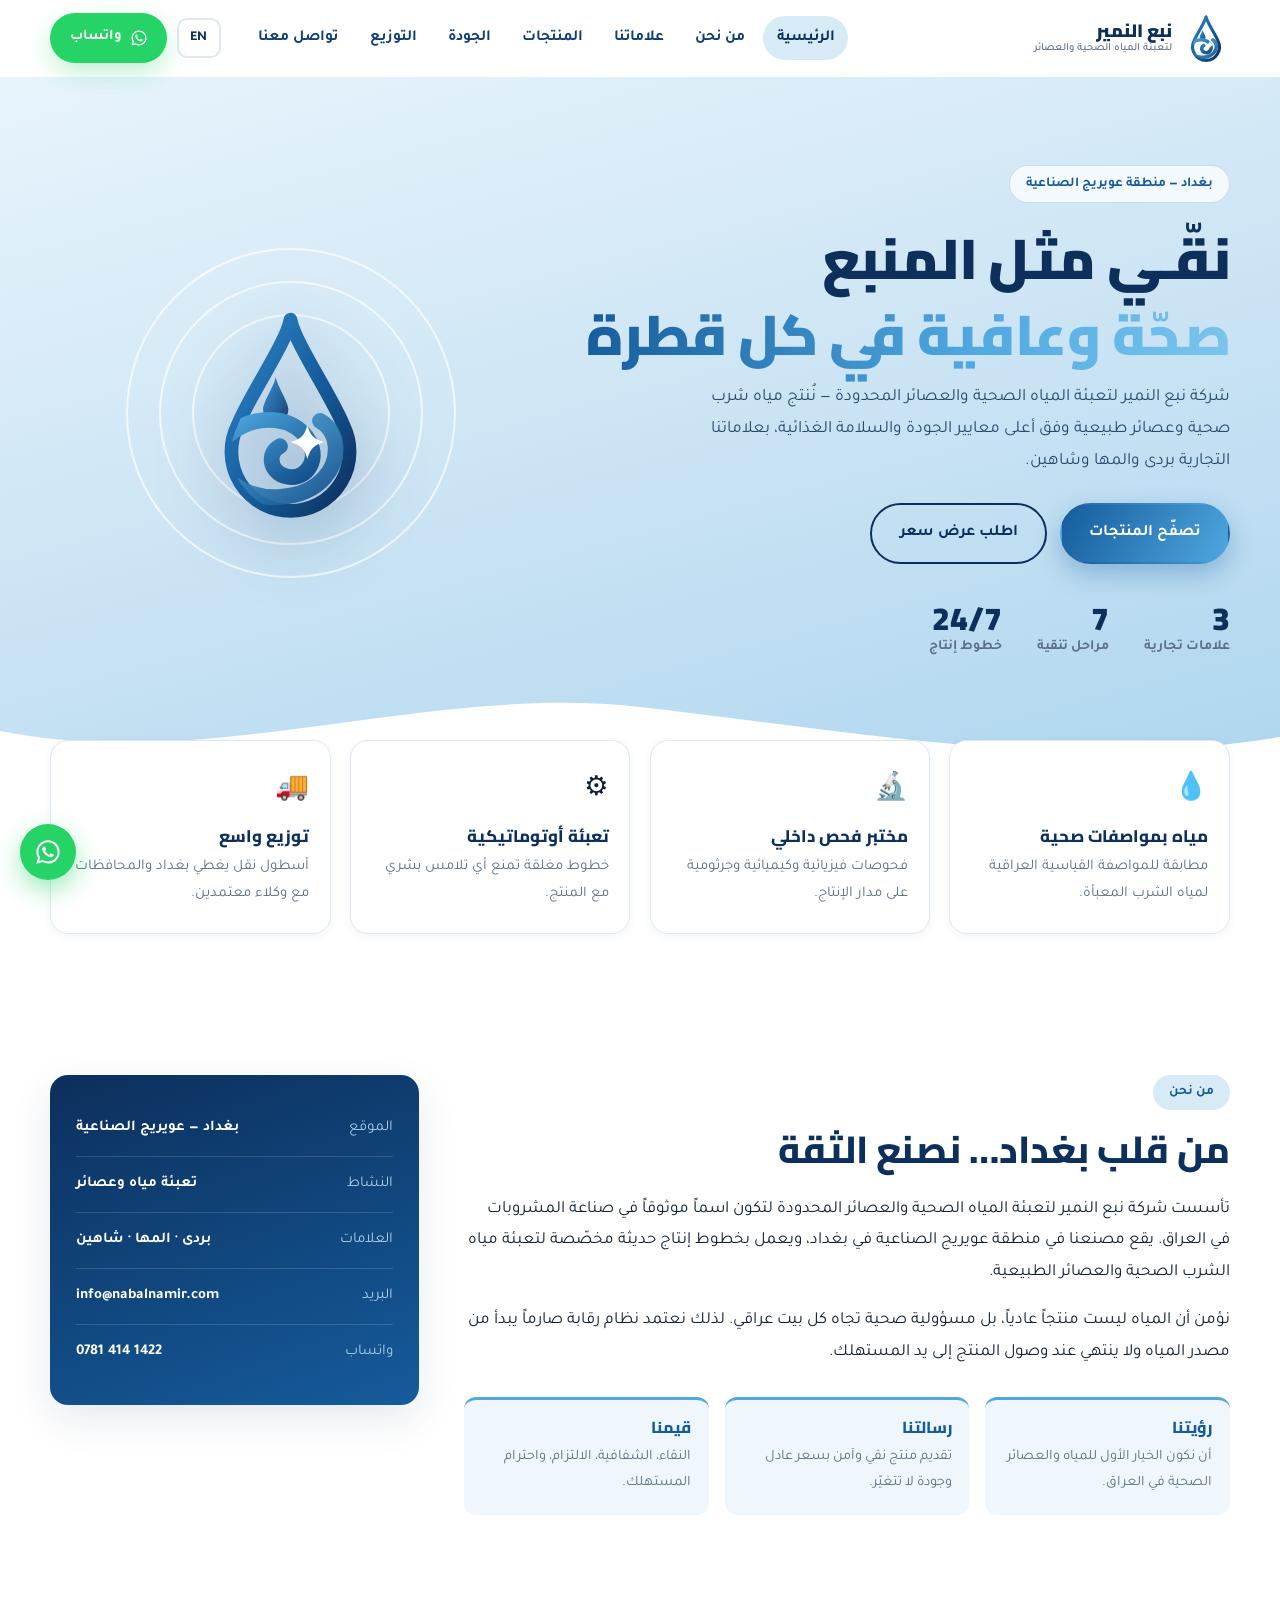
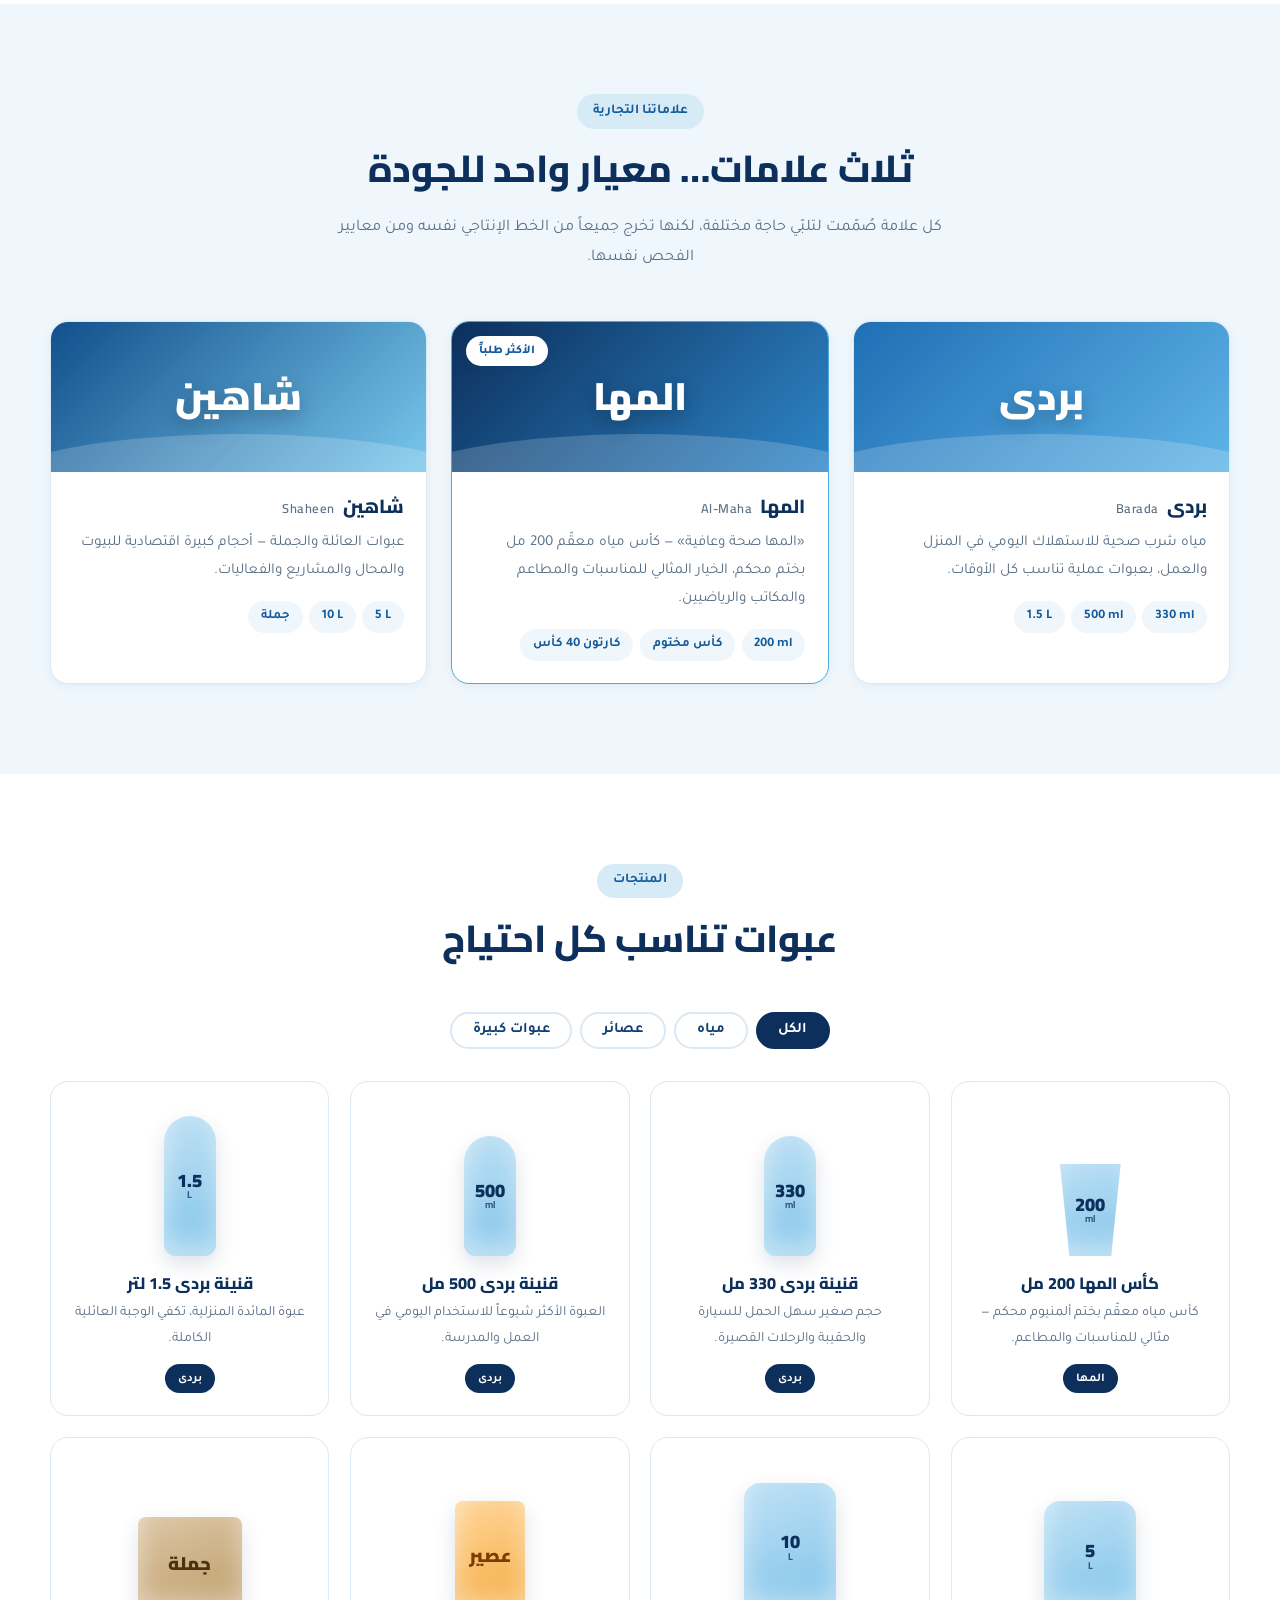
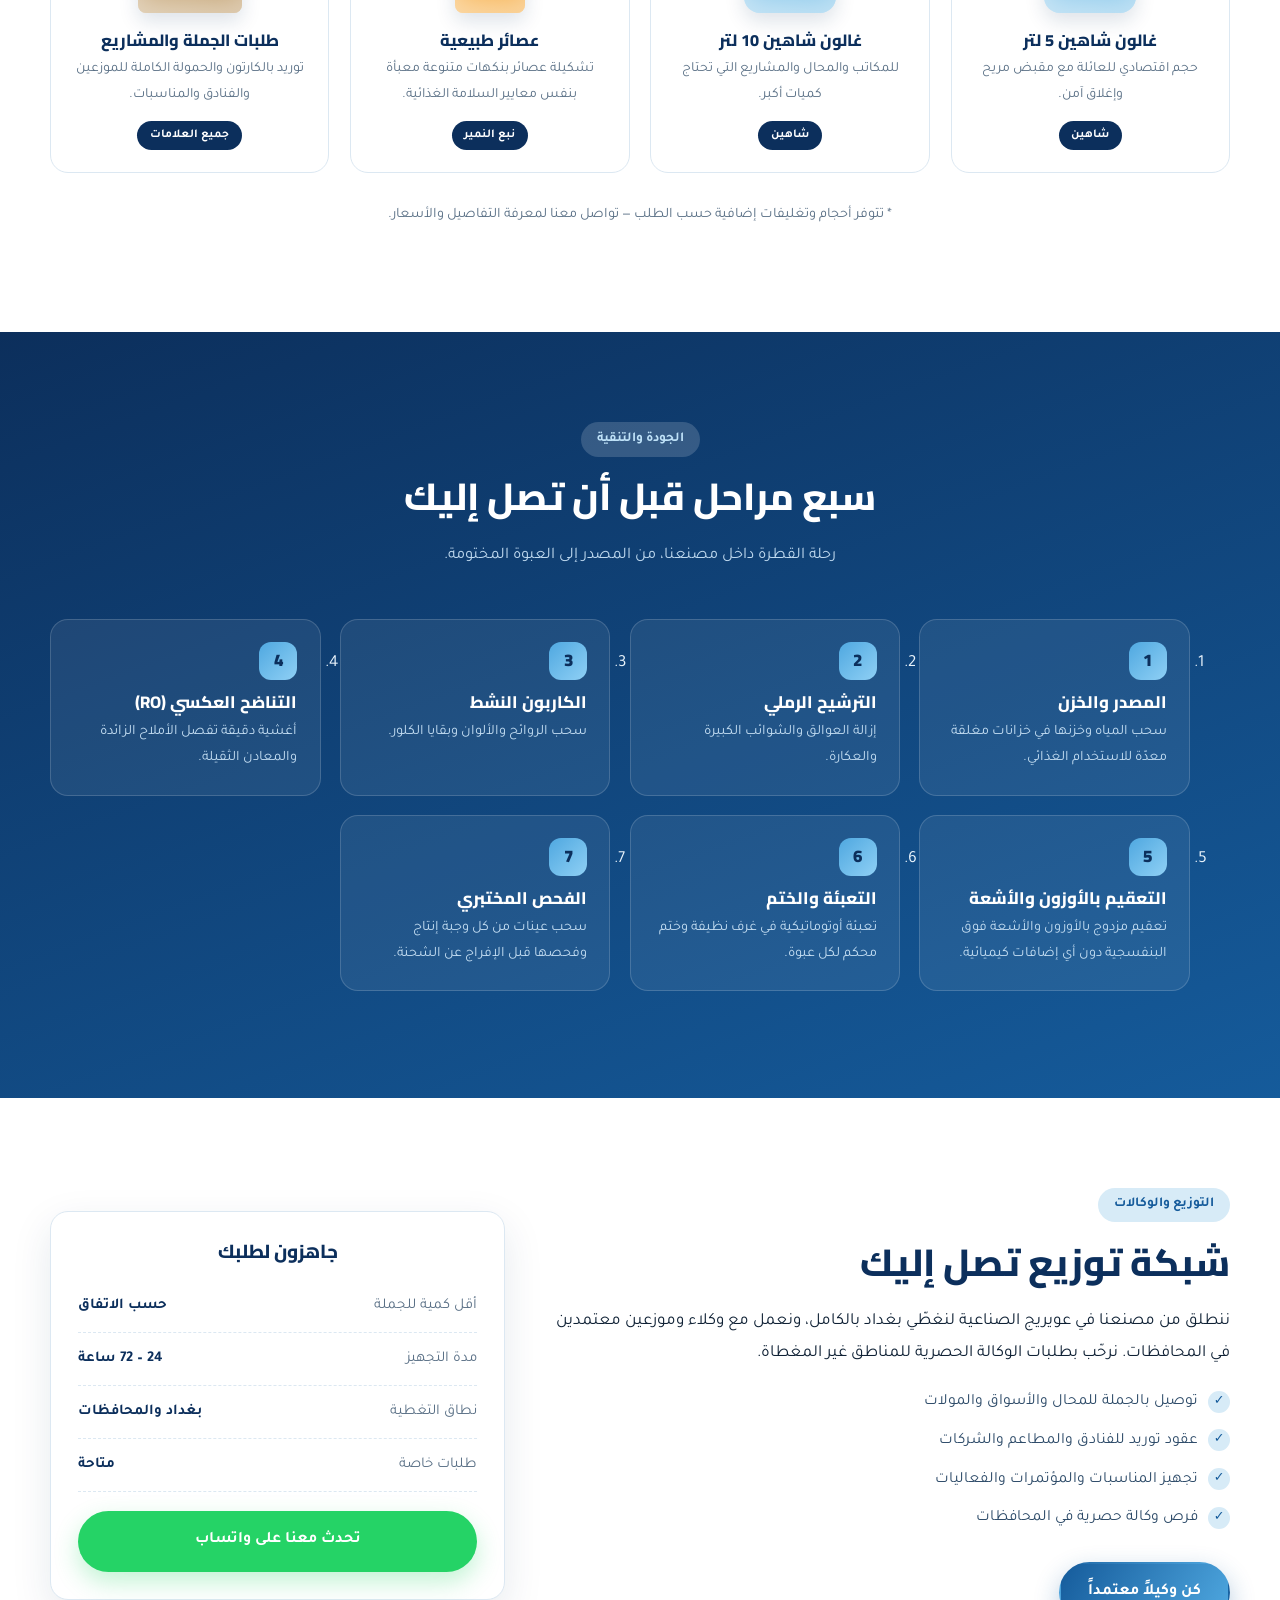
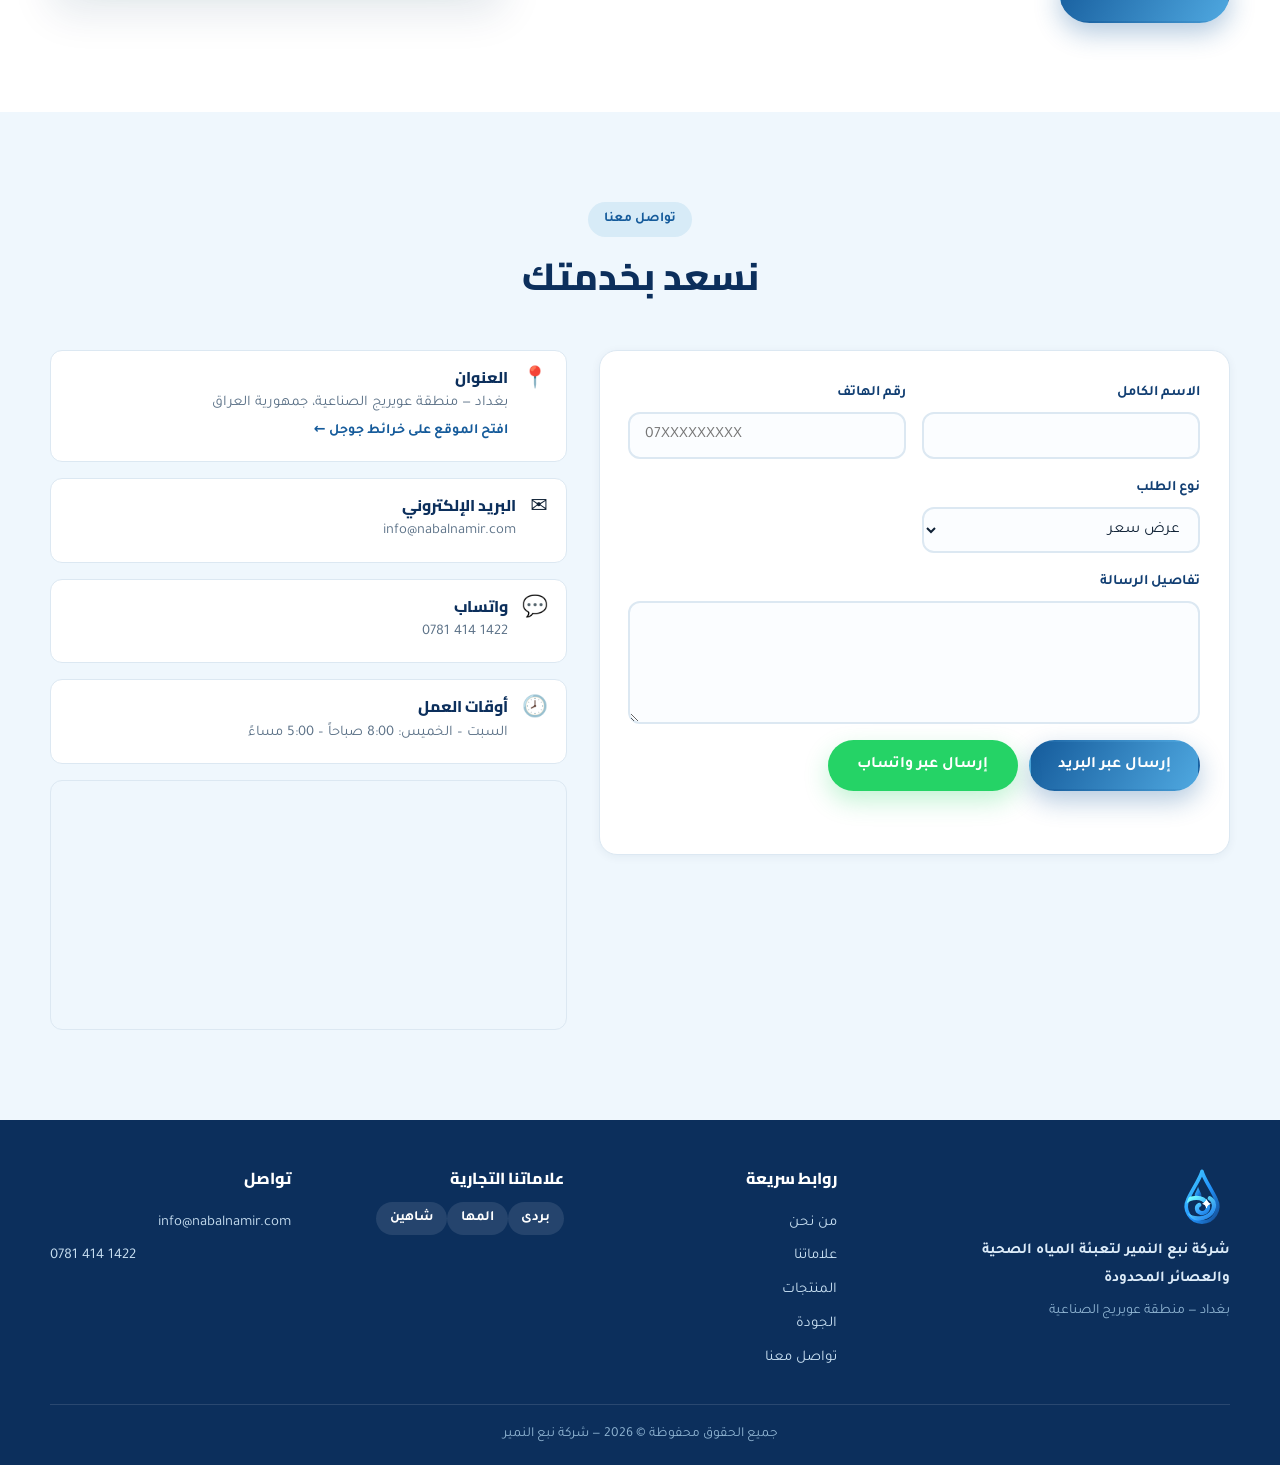
==== commit 1b699c50: "Restore the previous design and add the plant's map location Revert index.html, style.css, main.js a" ====
--- a/index.html
+++ b/index.html
@@ -4,20 +4,21 @@
 <meta charset="UTF-8">
 <meta name="viewport" content="width=device-width, initial-scale=1">
 <title>شركة نبع النمير لتعبئة المياه الصحية والعصائر المحدودة</title>
-<meta name="description" content="شركة نبع النمير لتعبئة المياه الصحية والعصائر المحدودة — مصنع في بغداد، منطقة عويريج الصناعية. مياه شرب معبأة وعصائر بعلامات بردى والمها وشاهين.">
+<meta name="description" content="شركة نبع النمير لتعبئة المياه الصحية والعصائر المحدودة — بغداد، منطقة عويريج الصناعية. مياه شرب صحية وعصائر بعلامات بردى والمها وشاهين.">
+<meta name="keywords" content="نبع النمير, مياه, بغداد, عويريج, بردى, المها, شاهين, تعبئة مياه, عصائر, Naba Al-Namir, water, Iraq">
 <meta name="theme-color" content="#0C2F5C">
 <link rel="icon" href="assets/img/favicon.svg" type="image/svg+xml">
 <link rel="canonical" href="https://www.nabalnamir.com/">
 
 <meta property="og:type" content="website">
 <meta property="og:title" content="شركة نبع النمير لتعبئة المياه الصحية والعصائر المحدودة">
-<meta property="og:description" content="مياه شرب معبأة وعصائر — بغداد، منطقة عويريج الصناعية.">
+<meta property="og:description" content="مياه شرب صحية وعصائر — بغداد، منطقة عويريج الصناعية.">
 <meta property="og:image" content="assets/img/logo-mark.svg">
 <meta property="og:locale" content="ar_IQ">
 
 <link rel="preconnect" href="https://fonts.googleapis.com">
 <link rel="preconnect" href="https://fonts.gstatic.com" crossorigin>
-<link href="https://fonts.googleapis.com/css2?family=IBM+Plex+Sans+Arabic:wght@400;500;600;700&family=IBM+Plex+Sans:wght@400;500;600&display=swap" rel="stylesheet">
+<link href="https://fonts.googleapis.com/css2?family=Cairo:wght@400;600;700;900&family=Tajawal:wght@400;500;700;800&display=swap" rel="stylesheet">
 <link rel="stylesheet" href="assets/css/style.css">
 
 <script type="application/ld+json">
@@ -47,514 +48,464 @@
 </head>
 <body>
 
-<!-- inline SVG sprites: icon set + packaging illustrations -->
-  <svg xmlns="http://www.w3.org/2000/svg" class="sprite" aria-hidden="true" focusable="false">
-    <symbol id="i-drop" viewBox="0 0 24 24"><path d="M12 3.2c0 0-6 6.6-6 10.3a6 6 0 0 0 12 0c0-3.7-6-10.3-6-10.3Z"/><path d="M9.2 14.4a2.9 2.9 0 0 0 2.6 2.7"/></symbol>
-    <symbol id="i-flask" viewBox="0 0 24 24"><path d="M10 3h4"/><path d="M11 3v6.2L5.8 18a2 2 0 0 0 1.7 3h9a2 2 0 0 0 1.7-3L13 9.2V3"/><path d="M8.2 14h7.6"/></symbol>
-    <symbol id="i-gear" viewBox="0 0 24 24"><circle cx="12" cy="12" r="3.2"/><path d="M12 2.8v2.4M12 18.8v2.4M21.2 12h-2.4M5.2 12H2.8M18.5 5.5l-1.7 1.7M7.2 16.8l-1.7 1.7M18.5 18.5l-1.7-1.7M7.2 7.2 5.5 5.5"/></symbol>
-    <symbol id="i-truck" viewBox="0 0 24 24"><path d="M2.8 6.5h11v9.8h-11z"/><path d="M13.8 10h3.4l3 3.2v3.1h-6.4z"/><circle cx="7" cy="18.2" r="1.9"/><circle cx="17" cy="18.2" r="1.9"/></symbol>
-    <symbol id="i-pin" viewBox="0 0 24 24"><path d="M12 21s7-5.8 7-11a7 7 0 1 0-14 0c0 5.2 7 11 7 11Z"/><circle cx="12" cy="10" r="2.6"/></symbol>
-    <symbol id="i-mail" viewBox="0 0 24 24"><rect x="2.8" y="5" width="18.4" height="14" rx="1.6"/><path d="m3.4 6.4 8.6 6.2 8.6-6.2"/></symbol>
-    <symbol id="i-chat" viewBox="0 0 24 24"><path d="M20.4 12.1c0 4.1-3.8 7.4-8.4 7.4a9.6 9.6 0 0 1-3.2-.5L3.6 20.4l1.5-4.1a7 7 0 0 1-1.5-4.2C3.6 8 7.4 4.7 12 4.7s8.4 3.3 8.4 7.4Z"/></symbol>
-    <symbol id="i-clock" viewBox="0 0 24 24"><circle cx="12" cy="12" r="8.6"/><path d="M12 7.2V12l3.2 2"/></symbol>
-    <symbol id="i-check" viewBox="0 0 24 24"><path d="m5 12.6 4.4 4.4L19 7.4"/></symbol>
-    <symbol id="i-arrow" viewBox="0 0 24 24"><path d="M5 12h14M13.4 6.4 19 12l-5.6 5.6"/></symbol>
-    <symbol id="i-globe" viewBox="0 0 24 24"><circle cx="12" cy="12" r="8.6"/><path d="M3.6 12h16.8M12 3.4c2.2 2.3 3.4 5.4 3.4 8.6S14.2 18.3 12 20.6c-2.2-2.3-3.4-5.4-3.4-8.6S9.8 5.7 12 3.4Z"/></symbol>
-    <symbol id="i-shield" viewBox="0 0 24 24"><path d="M12 3 5 5.8v5.6c0 4 2.9 7.6 7 9.1 4.1-1.5 7-5.1 7-9.1V5.8Z"/><path d="m9 12.2 2.1 2.1 4-4.1"/></symbol>
-  </svg>
-  <svg xmlns="http://www.w3.org/2000/svg" class="sprite" aria-hidden="true" focusable="false">
-    <defs>
-      <linearGradient id="cupW" x1="0" y1="0" x2="1" y2="0">
-          <stop offset="0%" stop-color="#BFDCEF"/><stop offset="38%" stop-color="#E8F3FA"/>
-          <stop offset="62%" stop-color="#CBE3F3"/><stop offset="100%" stop-color="#A9CFE7"/>
-        </linearGradient>
-      <linearGradient id="btlW" x1="0" y1="0" x2="1" y2="0">
-          <stop offset="0%" stop-color="#B7D8EE"/><stop offset="40%" stop-color="#EAF4FB"/>
-          <stop offset="70%" stop-color="#C6E0F1"/><stop offset="100%" stop-color="#A2C9E4"/>
-        </linearGradient>
-      <linearGradient id="jcW" x1="0" y1="0" x2="1" y2="0">
-          <stop offset="0%" stop-color="#F0A93C"/><stop offset="45%" stop-color="#FFD08A"/>
-          <stop offset="100%" stop-color="#E08A1E"/>
-        </linearGradient>
-    </defs>
-
-
-    <!-- 200 ml sealed cup (Al-Maha) -->
-    <symbol id="pk-cup" viewBox="0 0 120 160">
-      <path d="M28 40h64l-8 104a6 6 0 0 1-6 5.4H42a6 6 0 0 1-6-5.4Z" fill="url(#cupW)"/>
-      <path d="M31.4 56h57.2l-6.8 88a6 6 0 0 1-6 5.4H44.2a6 6 0 0 1-6-5.4Z" fill="#8FC2E2" opacity=".55"/>
-      <path d="M46 44v104M60 44v105M74 44v104" stroke="#fff" stroke-opacity=".5" stroke-width="2.4"/>
-      <rect x="22" y="28" width="76" height="14" rx="3" fill="#123F73"/>
-      <rect x="22" y="28" width="76" height="5" rx="2.5" fill="#2E86C8"/>
-      <rect x="30" y="33.5" width="24" height="3" rx="1.5" fill="#fff" opacity=".85"/>
-      <path d="M28 40h64" stroke="#0C2F5C" stroke-width="2" stroke-opacity=".35"/>
-    </symbol>
-
-    <!-- PET bottle, small/medium -->
-    <symbol id="pk-bottle" viewBox="0 0 120 160">
-      <path d="M48 30h24v10c0 5 10 9 10 20v76a14 14 0 0 1-14 14H52a14 14 0 0 1-14-14V60c0-11 10-15 10-20Z" fill="url(#btlW)"/>
-      <rect x="46" y="16" width="28" height="15" rx="3" fill="#123F73"/>
-      <path d="M46 20h28M46 24h28M46 28h28" stroke="#0C2F5C" stroke-opacity=".45" stroke-width="1.4"/>
-      <rect x="45" y="31" width="30" height="4" rx="2" fill="#9FB9CE"/>
-      <rect x="38" y="78" width="44" height="40" fill="#155B9B"/>
-      <rect x="38" y="78" width="44" height="7" fill="#2E86C8"/>
-      <path d="M44 96h32M44 104h22" stroke="#fff" stroke-opacity=".8" stroke-width="2.6" stroke-linecap="round"/>
-      <path d="M58 40v34M58 122v22" stroke="#fff" stroke-opacity=".55" stroke-width="3" stroke-linecap="round"/>
-    </symbol>
-
-    <!-- 1.5 L bottle -->
-    <symbol id="pk-bottle-l" viewBox="0 0 120 160">
-      <path d="M48 22h24v9c0 5 12 9 12 21v92a12 12 0 0 1-12 12H48a12 12 0 0 1-12-12V52c0-12 12-16 12-21Z" fill="url(#btlW)"/>
-      <rect x="46" y="9" width="28" height="14" rx="3" fill="#123F73"/>
-      <path d="M46 13h28M46 17h28" stroke="#0C2F5C" stroke-opacity=".45" stroke-width="1.4"/>
-      <rect x="45" y="23" width="30" height="4" rx="2" fill="#9FB9CE"/>
-      <rect x="36" y="74" width="48" height="46" fill="#155B9B"/>
-      <rect x="36" y="74" width="48" height="8" fill="#2E86C8"/>
-      <path d="M43 94h34M43 103h24" stroke="#fff" stroke-opacity=".8" stroke-width="2.8" stroke-linecap="round"/>
-      <path d="M46 128h28M46 136h28" stroke="#8FC2E2" stroke-width="2.4" stroke-linecap="round"/>
-      <path d="M58 34v36" stroke="#fff" stroke-opacity=".55" stroke-width="3.4" stroke-linecap="round"/>
-    </symbol>
-
-    <!-- jerrycan jug with top handle -->
-    <symbol id="pk-jug" viewBox="0 0 120 160">
-      <path d="M26 62h68a6 6 0 0 1 6 6v78a6 6 0 0 1-6 6H26a6 6 0 0 1-6-6V68a6 6 0 0 1 6-6Z" fill="url(#btlW)"/>
-      <path d="M30 62V52a6 6 0 0 1 6-6h48a6 6 0 0 1 6 6v10" fill="url(#btlW)"/>
-      <path d="M34 46V34h26v12" fill="none" stroke="#A2C9E4" stroke-width="9" stroke-linejoin="round"/>
-      <path d="M34 46V34h26v12" fill="none" stroke="#CFE4F2" stroke-width="3.5" stroke-linejoin="round"/>
-      <rect x="68" y="30" width="24" height="17" rx="3" fill="#123F73"/>
-      <path d="M68 35h24M68 40h24" stroke="#0C2F5C" stroke-opacity=".45" stroke-width="1.4"/>
-      <rect x="66" y="46" width="28" height="4" rx="2" fill="#9FB9CE"/>
-      <path d="M28 74h12v42H28a4 4 0 0 1-4-4V78a4 4 0 0 1 4-4Z" fill="#fff" fill-opacity=".5"/>
-      <rect x="20" y="88" width="80" height="44" fill="#155B9B"/>
-      <rect x="20" y="88" width="80" height="8" fill="#2E86C8"/>
-      <path d="M32 108h56M32 118h34" stroke="#fff" stroke-opacity=".8" stroke-width="3" stroke-linecap="round"/>
-    </symbol>
-
-    <!-- juice bottle -->
-    <symbol id="pk-juice" viewBox="0 0 120 160">
-      <path d="M44 34h32v8c0 6 8 10 8 20v78a12 12 0 0 1-12 12H48a12 12 0 0 1-12-12V62c0-10 8-14 8-20Z" fill="url(#jcW)"/>
-      <rect x="42" y="20" width="36" height="15" rx="3" fill="#7A3E05"/>
-      <path d="M42 24h36M42 28h36" stroke="#4B2703" stroke-opacity=".5" stroke-width="1.4"/>
-      <rect x="36" y="80" width="48" height="42" fill="#FFF6E6"/>
-      <path d="M44 98h32M44 108h20" stroke="#B4700F" stroke-width="2.8" stroke-linecap="round"/>
-      <path d="M56 46v30" stroke="#fff" stroke-opacity=".5" stroke-width="3.2" stroke-linecap="round"/>
-    </symbol>
-
-    <!-- shrink-wrapped carton -->
-    <symbol id="pk-carton" viewBox="0 0 120 160">
-      <path d="M20 62 60 44l40 18v62l-40 18-40-18Z" fill="#DCE7F0"/>
-      <path d="M60 62v80" stroke="#A8BFD3" stroke-width="2"/>
-      <path d="m20 62 40 18 40-18" fill="none" stroke="#A8BFD3" stroke-width="2"/>
-      <path d="M20 62 60 44l40 18-40 18Z" fill="#EDF4FA"/>
-      <g fill="#155B9B" opacity=".9">
-        <rect x="30" y="88" width="10" height="26" rx="2"/>
-        <rect x="44" y="94" width="10" height="26" rx="2"/>
-        <rect x="66" y="94" width="10" height="26" rx="2"/>
-        <rect x="80" y="88" width="10" height="26" rx="2"/>
-      </g>
-    </symbol>
-  </svg>
-
 <a class="skip-link" href="#main" data-ar="تخطَّ إلى المحتوى" data-en="Skip to content">تخطَّ إلى المحتوى</a>
 
-<!-- ============ HEADER ============ -->
-<header class="masthead" id="masthead">
-  <div class="shell masthead-in">
-    <a class="brandmark" href="#top">
-      <img src="assets/img/logo-mark.svg" alt="" width="44" height="44">
-      <span class="brandmark-txt">
-        <b data-ar="نبع النمير" data-en="Naba' Al-Namir">نبع النمير</b>
-        <i data-ar="لتعبئة المياه الصحية والعصائر" data-en="Healthy Water Bottling &amp; Juices">لتعبئة المياه الصحية والعصائر</i>
+<!-- ================= HEADER ================= -->
+<header class="site-header" id="siteHeader">
+  <div class="container header-inner">
+    <a class="logo" href="#home" aria-label="نبع النمير">
+      <img src="assets/img/logo-mark.svg" alt="" width="52" height="52">
+      <span class="logo-text">
+        <strong data-ar="نبع النمير" data-en="Naba' Al-Namir">نبع النمير</strong>
+        <small data-ar="لتعبئة المياه الصحية والعصائر" data-en="Healthy Water Bottling &amp; Juices">لتعبئة المياه الصحية والعصائر</small>
       </span>
     </a>
 
-    <nav class="nav" id="nav" aria-label="التنقل الرئيسي">
-      <a href="#about"        data-ar="الشركة"   data-en="Company">الشركة</a>
-      <a href="#brands"       data-ar="العلامات" data-en="Brands">العلامات</a>
-      <a href="#products"     data-ar="المنتجات" data-en="Products">المنتجات</a>
-      <a href="#process"      data-ar="الإنتاج"  data-en="Production">الإنتاج</a>
-      <a href="#distribution" data-ar="التوزيع"  data-en="Distribution">التوزيع</a>
-      <a href="#contact"      data-ar="اتصل بنا" data-en="Contact">اتصل بنا</a>
+    <nav class="main-nav" id="mainNav" aria-label="القائمة الرئيسية">
+      <a href="#home" data-ar="الرئيسية" data-en="Home">الرئيسية</a>
+      <a href="#about" data-ar="من نحن" data-en="About">من نحن</a>
+      <a href="#brands" data-ar="علاماتنا" data-en="Brands">علاماتنا</a>
+      <a href="#products" data-ar="المنتجات" data-en="Products">المنتجات</a>
+      <a href="#process" data-ar="الجودة" data-en="Quality">الجودة</a>
+      <a href="#distribution" data-ar="التوزيع" data-en="Distribution">التوزيع</a>
+      <a href="#contact" data-ar="تواصل معنا" data-en="Contact">تواصل معنا</a>
     </nav>
 
-    <div class="masthead-act">
-      <button class="lang" id="langToggle" type="button">
-        <svg class="ic" aria-hidden="true"><use href="#i-globe"></use></svg>
-        <span>EN</span>
+    <div class="header-actions">
+      <button class="lang-btn" id="langToggle" type="button" aria-label="تبديل اللغة">EN</button>
+      <a class="btn btn-wa header-wa" href="https://wa.me/9647814141422" target="_blank" rel="noopener">
+        <svg viewBox="0 0 24 24" width="18" height="18" aria-hidden="true"><path fill="currentColor" d="M12.04 2c-5.5 0-9.96 4.46-9.96 9.96 0 1.76.46 3.45 1.34 4.95L2 22l5.23-1.37a9.9 9.9 0 0 0 4.81 1.23h.01c5.5 0 9.96-4.46 9.96-9.96S17.54 2 12.04 2m0 18.17h-.01a8.2 8.2 0 0 1-4.19-1.15l-.3-.18-3.11.82.83-3.03-.2-.31a8.24 8.24 0 0 1-1.26-4.36c0-4.55 3.7-8.25 8.25-8.25 2.2 0 4.27.86 5.83 2.42a8.2 8.2 0 0 1 2.41 5.84c0 4.55-3.7 8.2-8.25 8.2m4.52-6.16c-.25-.12-1.47-.72-1.69-.81s-.39-.12-.56.12-.64.81-.79.98-.29.19-.54.06a6.7 6.7 0 0 1-1.99-1.23 7.5 7.5 0 0 1-1.38-1.71c-.14-.25-.01-.38.11-.5.11-.11.25-.29.37-.44s.16-.25.25-.41.04-.31-.02-.44-.56-1.35-.77-1.85c-.2-.48-.4-.42-.56-.43h-.47c-.16 0-.43.06-.65.31s-.85.83-.85 2.03.87 2.35.99 2.51 1.71 2.62 4.15 3.67c.58.25 1.03.4 1.39.51.58.19 1.11.16 1.53.1.47-.07 1.44-.59 1.64-1.16s.2-1.05.14-1.16-.22-.18-.47-.3"/></svg>
+        <span data-ar="واتساب" data-en="WhatsApp">واتساب</span>
+      </a>
+      <button class="nav-toggle" id="navToggle" type="button" aria-label="القائمة" aria-expanded="false">
+        <span></span><span></span><span></span>
       </button>
-      <a class="wa-link" href="https://wa.me/9647814141422" target="_blank" rel="noopener">
-        <span dir="ltr">0781 414 1422</span>
-      </a>
-      <button class="burger" id="navToggle" type="button" aria-label="القائمة" aria-expanded="false"><span></span></button>
     </div>
   </div>
 </header>
 
 <main id="main">
-<span id="top"></span>
-
-<!-- ============ HERO ============ -->
-<section class="hero">
-  <div class="shell hero-in">
-    <div class="hero-txt">
-      <p class="kicker">
-        <span data-ar="مصنع في بغداد" data-en="A plant in Baghdad">مصنع في بغداد</span>
-        <em data-ar="منطقة عويريج الصناعية" data-en="Owairij Industrial Area">منطقة عويريج الصناعية</em>
+
+<!-- ================= HERO ================= -->
+<section class="hero" id="home">
+  <div class="hero-bg" aria-hidden="true">
+    <span class="bubble b1"></span><span class="bubble b2"></span><span class="bubble b3"></span>
+    <span class="bubble b4"></span><span class="bubble b5"></span><span class="bubble b6"></span>
+  </div>
+
+  <div class="container hero-inner">
+    <div class="hero-copy">
+      <span class="eyebrow" data-ar="بغداد — منطقة عويريج الصناعية" data-en="Baghdad — Owairij Industrial Area">بغداد — منطقة عويريج الصناعية</span>
+      <h1>
+        <span data-ar="نقّـي مثل المنبع" data-en="Pure as the Spring">نقّـي مثل المنبع</span><br>
+        <span class="grad" data-ar="صحّة وعافية في كل قطرة" data-en="Health &amp; Wellness in Every Drop">صحّة وعافية في كل قطرة</span>
+      </h1>
+      <p class="lead" data-ar="شركة نبع النمير لتعبئة المياه الصحية والعصائر المحدودة — نُنتج مياه شرب صحية وعصائر طبيعية وفق أعلى معايير الجودة والسلامة الغذائية، بعلاماتنا التجارية بردى والمها وشاهين."
+         data-en="Naba' Al-Namir Company for Healthy Water Bottling &amp; Juices, Ltd. — producing healthy drinking water and natural juices to the highest quality and food-safety standards, under our Barada, Al-Maha and Shaheen brands.">
+        شركة نبع النمير لتعبئة المياه الصحية والعصائر المحدودة — نُنتج مياه شرب صحية وعصائر طبيعية وفق أعلى معايير الجودة والسلامة الغذائية، بعلاماتنا التجارية بردى والمها وشاهين.
       </p>
-      <h1 data-ar="مياه معبأة وعصائر،<br>تُصنع تحت رقابة يومية." data-en="Bottled water and juices,<br>made under daily control.">مياه معبأة وعصائر،<br>تُصنع تحت رقابة يومية.</h1>
-      <p class="hero-lead" data-ar="شركة نبع النمير لتعبئة المياه الصحية والعصائر المحدودة. ننتج ثلاث علامات — بردى، المها، وشاهين — على خطوط تعبئة مغلقة، ونفحص كل وجبة إنتاج قبل خروجها من المصنع."
-         data-en="Naba' Al-Namir Company for Healthy Water Bottling &amp; Juices, Ltd. We produce three brands — Barada, Al-Maha and Shaheen — on closed filling lines, and test every production batch before it leaves the plant.">شركة نبع النمير لتعبئة المياه الصحية والعصائر المحدودة. ننتج ثلاث علامات — بردى، المها، وشاهين — على خطوط تعبئة مغلقة، ونفحص كل وجبة إنتاج قبل خروجها من المصنع.</p>
-      <p class="hero-act">
-        <a class="cta" href="#products"><span data-ar="اطّلع على المنتجات" data-en="See the products">اطّلع على المنتجات</span><svg class="ic" aria-hidden="true"><use href="#i-arrow"></use></svg></a>
-        <a class="cta cta-plain" href="#contact" data-ar="اطلب عرض سعر" data-en="Request a quote">اطلب عرض سعر</a>
+      <div class="hero-cta">
+        <a class="btn btn-primary" href="#products" data-ar="تصفّح المنتجات" data-en="Browse Products">تصفّح المنتجات</a>
+        <a class="btn btn-ghost" href="#contact" data-ar="اطلب عرض سعر" data-en="Request a Quote">اطلب عرض سعر</a>
+      </div>
+
+      <ul class="hero-stats">
+        <li><strong>3</strong><span data-ar="علامات تجارية" data-en="Brands">علامات تجارية</span></li>
+        <li><strong>7</strong><span data-ar="مراحل تنقية" data-en="Purification Stages">مراحل تنقية</span></li>
+        <li><strong>24/7</strong><span data-ar="خطوط إنتاج" data-en="Production Lines">خطوط إنتاج</span></li>
+      </ul>
+    </div>
+
+    <div class="hero-visual" aria-hidden="true">
+      <div class="drop-card">
+        <img src="assets/img/logo-mark.svg" alt="" width="220" height="220">
+        <div class="ripple r1"></div>
+        <div class="ripple r2"></div>
+        <div class="ripple r3"></div>
+      </div>
+    </div>
+  </div>
+
+  <div class="wave-divider" aria-hidden="true">
+    <svg viewBox="0 0 1440 120" preserveAspectRatio="none"><path d="M0,64 C240,120 480,0 720,32 C960,64 1200,120 1440,72 L1440,120 L0,120 Z" fill="#ffffff"/></svg>
+  </div>
+</section>
+
+<!-- ================= TRUST BAR ================= -->
+<section class="trustbar">
+  <div class="container trust-grid">
+    <div class="trust-item">
+      <span class="ti-icon">💧</span>
+      <h3 data-ar="مياه بمواصفات صحية" data-en="Health-Grade Water">مياه بمواصفات صحية</h3>
+      <p data-ar="مطابقة للمواصفة القياسية العراقية لمياه الشرب المعبأة." data-en="Compliant with the Iraqi standard for bottled drinking water.">مطابقة للمواصفة القياسية العراقية لمياه الشرب المعبأة.</p>
+    </div>
+    <div class="trust-item">
+      <span class="ti-icon">🔬</span>
+      <h3 data-ar="مختبر فحص داخلي" data-en="In-House Laboratory">مختبر فحص داخلي</h3>
+      <p data-ar="فحوصات فيزيائية وكيميائية وجرثومية على مدار الإنتاج." data-en="Physical, chemical and microbiological testing throughout production.">فحوصات فيزيائية وكيميائية وجرثومية على مدار الإنتاج.</p>
+    </div>
+    <div class="trust-item">
+      <span class="ti-icon">⚙️</span>
+      <h3 data-ar="تعبئة أوتوماتيكية" data-en="Automated Filling">تعبئة أوتوماتيكية</h3>
+      <p data-ar="خطوط مغلقة تمنع أي تلامس بشري مع المنتج." data-en="Closed lines that prevent any human contact with the product.">خطوط مغلقة تمنع أي تلامس بشري مع المنتج.</p>
+    </div>
+    <div class="trust-item">
+      <span class="ti-icon">🚚</span>
+      <h3 data-ar="توزيع واسع" data-en="Wide Distribution">توزيع واسع</h3>
+      <p data-ar="أسطول نقل يغطي بغداد والمحافظات مع وكلاء معتمدين." data-en="A delivery fleet covering Baghdad and the provinces via authorised agents.">أسطول نقل يغطي بغداد والمحافظات مع وكلاء معتمدين.</p>
+    </div>
+  </div>
+</section>
+
+<!-- ================= ABOUT ================= -->
+<section class="section" id="about">
+  <div class="container about-grid">
+    <div class="about-copy">
+      <span class="tag" data-ar="من نحن" data-en="About Us">من نحن</span>
+      <h2 data-ar="من قلب بغداد… نصنع الثقة" data-en="From the Heart of Baghdad… We Build Trust">من قلب بغداد… نصنع الثقة</h2>
+      <p data-ar="تأسست شركة نبع النمير لتعبئة المياه الصحية والعصائر المحدودة لتكون اسماً موثوقاً في صناعة المشروبات في العراق. يقع مصنعنا في منطقة عويريج الصناعية في بغداد، ويعمل بخطوط إنتاج حديثة مخصّصة لتعبئة مياه الشرب الصحية والعصائر الطبيعية."
+         data-en="Naba' Al-Namir Company for Healthy Water Bottling &amp; Juices, Ltd. was founded to become a trusted name in Iraq's beverage industry. Our plant is located in the Owairij Industrial Area of Baghdad and operates modern production lines dedicated to bottling healthy drinking water and natural juices.">
+        تأسست شركة نبع النمير لتعبئة المياه الصحية والعصائر المحدودة لتكون اسماً موثوقاً في صناعة المشروبات في العراق. يقع مصنعنا في منطقة عويريج الصناعية في بغداد، ويعمل بخطوط إنتاج حديثة مخصّصة لتعبئة مياه الشرب الصحية والعصائر الطبيعية.
       </p>
-    </div>
-
-    <figure class="hero-fig">
-      <svg class="pack pack-hero" aria-hidden="true"><use href="#pk-cup"></use></svg>
-      <figcaption>
-        <b>المها</b>
-        <span data-ar="كأس ٢٠٠ مل بختم محكم" data-en="200 ml sealed cup">كأس ٢٠٠ مل بختم محكم</span>
-      </figcaption>
-    </figure>
-  </div>
-
-  <div class="shell">
-    <dl class="facts">
-      <div><dt data-ar="العلامات" data-en="Brands">العلامات</dt><dd>بردى · المها · شاهين</dd></div>
-      <div><dt data-ar="مراحل المعالجة" data-en="Treatment stages">مراحل المعالجة</dt><dd data-ar="سبع مراحل" data-en="Seven stages">سبع مراحل</dd></div>
-      <div><dt data-ar="نطاق التوزيع" data-en="Distribution">نطاق التوزيع</dt><dd data-ar="بغداد والمحافظات" data-en="Baghdad &amp; provinces">بغداد والمحافظات</dd></div>
-      <div><dt data-ar="الفحص" data-en="Testing">الفحص</dt><dd data-ar="لكل وجبة إنتاج" data-en="Every batch">لكل وجبة إنتاج</dd></div>
-    </dl>
-  </div>
-</section>
-
-<!-- ============ 01 COMPANY ============ -->
-<section class="band" id="about">
-  <div class="shell">
-    <header class="shead">
-      <span class="num" data-ar="٠١" data-en="01">٠١</span>
-      <h2 data-ar="الشركة" data-en="The Company">الشركة</h2>
+      <p data-ar="نؤمن أن المياه ليست منتجاً عادياً، بل مسؤولية صحية تجاه كل بيت عراقي. لذلك نعتمد نظام رقابة صارماً يبدأ من مصدر المياه ولا ينتهي عند وصول المنتج إلى يد المستهلك."
+         data-en="We believe water is not an ordinary product but a health responsibility toward every Iraqi household. That is why we apply a strict control system that starts at the water source and does not end until the product reaches the consumer.">
+        نؤمن أن المياه ليست منتجاً عادياً، بل مسؤولية صحية تجاه كل بيت عراقي. لذلك نعتمد نظام رقابة صارماً يبدأ من مصدر المياه ولا ينتهي عند وصول المنتج إلى يد المستهلك.
+      </p>
+
+      <div class="vm-cards">
+        <div class="vm">
+          <h4 data-ar="رؤيتنا" data-en="Our Vision">رؤيتنا</h4>
+          <p data-ar="أن نكون الخيار الأول للمياه والعصائر الصحية في العراق." data-en="To be the first choice for healthy water and juices in Iraq.">أن نكون الخيار الأول للمياه والعصائر الصحية في العراق.</p>
+        </div>
+        <div class="vm">
+          <h4 data-ar="رسالتنا" data-en="Our Mission">رسالتنا</h4>
+          <p data-ar="تقديم منتج نقي وآمن بسعر عادل وجودة لا تتغيّر." data-en="Delivering a pure, safe product at a fair price with unchanging quality.">تقديم منتج نقي وآمن بسعر عادل وجودة لا تتغيّر.</p>
+        </div>
+        <div class="vm">
+          <h4 data-ar="قيمنا" data-en="Our Values">قيمنا</h4>
+          <p data-ar="النقاء، الشفافية، الالتزام، واحترام المستهلك." data-en="Purity, transparency, commitment and respect for the consumer.">النقاء، الشفافية، الالتزام، واحترام المستهلك.</p>
+        </div>
+      </div>
+    </div>
+
+    <aside class="about-panel">
+      <div class="panel-row"><span data-ar="الموقع" data-en="Location">الموقع</span><strong data-ar="بغداد — عويريج الصناعية" data-en="Baghdad — Owairij Industrial">بغداد — عويريج الصناعية</strong></div>
+      <div class="panel-row"><span data-ar="النشاط" data-en="Activity">النشاط</span><strong data-ar="تعبئة مياه وعصائر" data-en="Water &amp; juice bottling">تعبئة مياه وعصائر</strong></div>
+      <div class="panel-row"><span data-ar="العلامات" data-en="Brands">العلامات</span><strong>بردى · المها · شاهين</strong></div>
+      <div class="panel-row"><span data-ar="البريد" data-en="Email">البريد</span><strong><a href="mailto:info@nabalnamir.com">info@nabalnamir.com</a></strong></div>
+      <div class="panel-row"><span data-ar="واتساب" data-en="WhatsApp">واتساب</span><strong><a href="https://wa.me/9647814141422" target="_blank" rel="noopener" dir="ltr">0781 414 1422</a></strong></div>
+    </aside>
+  </div>
+</section>
+
+<!-- ================= BRANDS ================= -->
+<section class="section section-alt" id="brands">
+  <div class="container">
+    <header class="section-head">
+      <span class="tag" data-ar="علاماتنا التجارية" data-en="Our Brands">علاماتنا التجارية</span>
+      <h2 data-ar="ثلاث علامات… معيار واحد للجودة" data-en="Three Brands… One Quality Standard">ثلاث علامات… معيار واحد للجودة</h2>
+      <p class="section-sub" data-ar="كل علامة صُمّمت لتلبّي حاجة مختلفة، لكنها تخرج جميعاً من الخط الإنتاجي نفسه ومن معايير الفحص نفسها."
+         data-en="Each brand is designed for a different need, yet all come off the same production line and pass the same testing standards.">
+        كل علامة صُمّمت لتلبّي حاجة مختلفة، لكنها تخرج جميعاً من الخط الإنتاجي نفسه ومن معايير الفحص نفسها.
+      </p>
     </header>
 
-    <div class="cols">
-      <div class="col-main">
-        <p class="lede" data-ar="نعمل في صناعة المياه المعبأة والعصائر من مصنعنا في منطقة عويريج الصناعية ببغداد، ونتعامل مع المياه بوصفها منتجاً غذائياً يخضع للرقابة، لا سلعة عادية."
-           data-en="We work in bottled water and juices from our plant in the Owairij Industrial Area of Baghdad, treating water as a regulated food product rather than an ordinary commodity.">نعمل في صناعة المياه المعبأة والعصائر من مصنعنا في منطقة عويريج الصناعية ببغداد، ونتعامل مع المياه بوصفها منتجاً غذائياً يخضع للرقابة، لا سلعة عادية.</p>
-        <p data-ar="يقوم عملنا على ثلاثة التزامات: معالجة كاملة للمياه قبل التعبئة، وخطوط مغلقة لا يلامس فيها المنتج أي يد بشرية، وفحص مختبري لكل وجبة إنتاج قبل الإفراج عنها. هذه ليست إجراءات إضافية، بل شرط لخروج أي عبوة تحمل اسمنا."
-           data-en="Our work rests on three commitments: full treatment of the water before filling, closed lines where no hand touches the product, and laboratory testing of every batch before release. These are not extras — they are the condition for any pack carrying our name to leave the plant.">يقوم عملنا على ثلاثة التزامات: معالجة كاملة للمياه قبل التعبئة، وخطوط مغلقة لا يلامس فيها المنتج أي يد بشرية، وفحص مختبري لكل وجبة إنتاج قبل الإفراج عنها. هذه ليست إجراءات إضافية، بل شرط لخروج أي عبوة تحمل اسمنا.</p>
+    <div class="brand-grid">
+      <article class="brand-card brand-barada">
+        <div class="brand-visual" aria-hidden="true"><span class="brand-initial">بردى</span></div>
+        <div class="brand-body">
+          <h3>بردى <span class="latin">Barada</span></h3>
+          <p data-ar="مياه شرب صحية للاستهلاك اليومي في المنزل والعمل، بعبوات عملية تناسب كل الأوقات."
+             data-en="Healthy drinking water for daily use at home and at work, in practical packs for every occasion.">
+            مياه شرب صحية للاستهلاك اليومي في المنزل والعمل، بعبوات عملية تناسب كل الأوقات.
+          </p>
+          <ul class="chips">
+            <li dir="ltr">330 ml</li><li dir="ltr">500 ml</li><li dir="ltr">1.5 L</li>
+          </ul>
+        </div>
+      </article>
+
+      <article class="brand-card brand-maha featured">
+        <span class="ribbon" data-ar="الأكثر طلباً" data-en="Best Seller">الأكثر طلباً</span>
+        <div class="brand-visual" aria-hidden="true"><span class="brand-initial">المها</span></div>
+        <div class="brand-body">
+          <h3>المها <span class="latin">Al-Maha</span></h3>
+          <p data-ar="«المها صحة وعافية» — كأس مياه معقّم 200 مل بختم محكم، الخيار المثالي للمناسبات والمطاعم والمكاتب والرياضيين."
+             data-en="“Al-Maha — health &amp; wellness”: a sealed 200 ml sterilised water cup, ideal for events, restaurants, offices and athletes.">
+            «المها صحة وعافية» — كأس مياه معقّم 200 مل بختم محكم، الخيار المثالي للمناسبات والمطاعم والمكاتب والرياضيين.
+          </p>
+          <ul class="chips">
+            <li dir="ltr">200 ml</li>
+            <li data-ar="كأس مختوم" data-en="Sealed cup">كأس مختوم</li>
+            <li data-ar="كارتون 40 كأس" data-en="Carton of 40">كارتون 40 كأس</li>
+          </ul>
+        </div>
+      </article>
+
+      <article class="brand-card brand-shaheen">
+        <div class="brand-visual" aria-hidden="true"><span class="brand-initial">شاهين</span></div>
+        <div class="brand-body">
+          <h3>شاهين <span class="latin">Shaheen</span></h3>
+          <p data-ar="عبوات العائلة والجملة — أحجام كبيرة اقتصادية للبيوت والمحال والمشاريع والفعاليات."
+             data-en="Family and wholesale packs — economical large formats for homes, shops, projects and events.">
+            عبوات العائلة والجملة — أحجام كبيرة اقتصادية للبيوت والمحال والمشاريع والفعاليات.
+          </p>
+          <ul class="chips">
+            <li dir="ltr">5 L</li><li dir="ltr">10 L</li><li data-ar="جملة" data-en="Wholesale">جملة</li>
+          </ul>
+        </div>
+      </article>
+    </div>
+  </div>
+</section>
+
+<!-- ================= PRODUCTS ================= -->
+<section class="section" id="products">
+  <div class="container">
+    <header class="section-head">
+      <span class="tag" data-ar="المنتجات" data-en="Products">المنتجات</span>
+      <h2 data-ar="عبوات تناسب كل احتياج" data-en="A Pack for Every Need">عبوات تناسب كل احتياج</h2>
+    </header>
+
+    <div class="filter-bar" role="tablist" aria-label="تصفية المنتجات">
+      <button class="filter is-active" data-filter="all" data-ar="الكل" data-en="All">الكل</button>
+      <button class="filter" data-filter="water" data-ar="مياه" data-en="Water">مياه</button>
+      <button class="filter" data-filter="juice" data-ar="عصائر" data-en="Juices">عصائر</button>
+      <button class="filter" data-filter="bulk" data-ar="عبوات كبيرة" data-en="Large Packs">عبوات كبيرة</button>
+    </div>
+
+    <div class="product-grid" id="productGrid">
+      <article class="product" data-cat="water">
+        <div class="p-slot"><div class="p-shape cup"><span>200<small>ml</small></span></div></div>
+        <h3 data-ar="كأس المها 200 مل" data-en="Al-Maha Cup 200 ml">كأس المها 200 مل</h3>
+        <p data-ar="كأس مياه معقّم بختم ألمنيوم محكم — مثالي للمناسبات والمطاعم." data-en="Sterilised water cup with a sealed foil lid — ideal for events and restaurants.">كأس مياه معقّم بختم ألمنيوم محكم — مثالي للمناسبات والمطاعم.</p>
+        <span class="p-brand">المها</span>
+      </article>
+
+      <article class="product" data-cat="water">
+        <div class="p-slot"><div class="p-shape bottle"><span>330<small>ml</small></span></div></div>
+        <h3 data-ar="قنينة بردى 330 مل" data-en="Barada Bottle 330 ml">قنينة بردى 330 مل</h3>
+        <p data-ar="حجم صغير سهل الحمل للسيارة والحقيبة والرحلات القصيرة." data-en="A compact, portable size for the car, the bag and short trips.">حجم صغير سهل الحمل للسيارة والحقيبة والرحلات القصيرة.</p>
+        <span class="p-brand">بردى</span>
+      </article>
+
+      <article class="product" data-cat="water">
+        <div class="p-slot"><div class="p-shape bottle"><span>500<small>ml</small></span></div></div>
+        <h3 data-ar="قنينة بردى 500 مل" data-en="Barada Bottle 500 ml">قنينة بردى 500 مل</h3>
+        <p data-ar="العبوة الأكثر شيوعاً للاستخدام اليومي في العمل والمدرسة." data-en="The most common pack for everyday use at work and at school.">العبوة الأكثر شيوعاً للاستخدام اليومي في العمل والمدرسة.</p>
+        <span class="p-brand">بردى</span>
+      </article>
+
+      <article class="product" data-cat="water">
+        <div class="p-slot"><div class="p-shape bottle tall"><span>1.5<small>L</small></span></div></div>
+        <h3 data-ar="قنينة بردى 1.5 لتر" data-en="Barada Bottle 1.5 L">قنينة بردى 1.5 لتر</h3>
+        <p data-ar="عبوة المائدة المنزلية، تكفي الوجبة العائلية الكاملة." data-en="The household table pack, enough for a full family meal.">عبوة المائدة المنزلية، تكفي الوجبة العائلية الكاملة.</p>
+        <span class="p-brand">بردى</span>
+      </article>
+
+      <article class="product" data-cat="bulk">
+        <div class="p-slot"><div class="p-shape jug"><span>5<small>L</small></span></div></div>
+        <h3 data-ar="غالون شاهين 5 لتر" data-en="Shaheen Jug 5 L">غالون شاهين 5 لتر</h3>
+        <p data-ar="حجم اقتصادي للعائلة مع مقبض مريح وإغلاق آمن." data-en="An economical family size with a comfortable handle and secure cap.">حجم اقتصادي للعائلة مع مقبض مريح وإغلاق آمن.</p>
+        <span class="p-brand">شاهين</span>
+      </article>
+
+      <article class="product" data-cat="bulk">
+        <div class="p-slot"><div class="p-shape jug big"><span>10<small>L</small></span></div></div>
+        <h3 data-ar="غالون شاهين 10 لتر" data-en="Shaheen Jug 10 L">غالون شاهين 10 لتر</h3>
+        <p data-ar="للمكاتب والمحال والمشاريع التي تحتاج كميات أكبر." data-en="For offices, shops and projects that need larger volumes.">للمكاتب والمحال والمشاريع التي تحتاج كميات أكبر.</p>
+        <span class="p-brand">شاهين</span>
+      </article>
+
+      <article class="product" data-cat="juice">
+        <div class="p-slot"><div class="p-shape juice"><span data-ar="عصير" data-en="Juice">عصير</span></div></div>
+        <h3 data-ar="عصائر طبيعية" data-en="Natural Juices">عصائر طبيعية</h3>
+        <p data-ar="تشكيلة عصائر بنكهات متنوعة معبأة بنفس معايير السلامة الغذائية." data-en="A range of juice flavours bottled to the same food-safety standards.">تشكيلة عصائر بنكهات متنوعة معبأة بنفس معايير السلامة الغذائية.</p>
+        <span class="p-brand" data-ar="نبع النمير" data-en="Naba' Al-Namir">نبع النمير</span>
+      </article>
+
+      <article class="product" data-cat="bulk">
+        <div class="p-slot"><div class="p-shape carton"><span data-ar="جملة" data-en="Bulk">جملة</span></div></div>
+        <h3 data-ar="طلبات الجملة والمشاريع" data-en="Wholesale &amp; Project Orders">طلبات الجملة والمشاريع</h3>
+        <p data-ar="توريد بالكارتون والحمولة الكاملة للموزعين والفنادق والمناسبات." data-en="Supply by carton or full truckload for distributors, hotels and events.">توريد بالكارتون والحمولة الكاملة للموزعين والفنادق والمناسبات.</p>
+        <span class="p-brand" data-ar="جميع العلامات" data-en="All brands">جميع العلامات</span>
+      </article>
+    </div>
+
+    <p class="note" data-ar="* تتوفر أحجام وتغليفات إضافية حسب الطلب — تواصل معنا لمعرفة التفاصيل والأسعار."
+       data-en="* Additional sizes and packaging are available on request — contact us for details and pricing.">
+      * تتوفر أحجام وتغليفات إضافية حسب الطلب — تواصل معنا لمعرفة التفاصيل والأسعار.
+    </p>
+  </div>
+</section>
+
+<!-- ================= PROCESS ================= -->
+<section class="section section-dark" id="process">
+  <div class="container">
+    <header class="section-head light">
+      <span class="tag" data-ar="الجودة والتنقية" data-en="Quality &amp; Purification">الجودة والتنقية</span>
+      <h2 data-ar="سبع مراحل قبل أن تصل إليك" data-en="Seven Stages Before It Reaches You">سبع مراحل قبل أن تصل إليك</h2>
+      <p class="section-sub" data-ar="رحلة القطرة داخل مصنعنا، من المصدر إلى العبوة المختومة."
+         data-en="The journey of a drop inside our plant, from source to sealed pack.">رحلة القطرة داخل مصنعنا، من المصدر إلى العبوة المختومة.</p>
+    </header>
+
+    <ol class="steps">
+      <li><span class="step-n">1</span><h3 data-ar="المصدر والخزن" data-en="Source &amp; Storage">المصدر والخزن</h3><p data-ar="سحب المياه وخزنها في خزانات مغلقة معدّة للاستخدام الغذائي." data-en="Water is drawn and stored in closed, food-grade tanks.">سحب المياه وخزنها في خزانات مغلقة معدّة للاستخدام الغذائي.</p></li>
+      <li><span class="step-n">2</span><h3 data-ar="الترشيح الرملي" data-en="Sand Filtration">الترشيح الرملي</h3><p data-ar="إزالة العوالق والشوائب الكبيرة والعكارة." data-en="Removal of suspended solids, coarse impurities and turbidity.">إزالة العوالق والشوائب الكبيرة والعكارة.</p></li>
+      <li><span class="step-n">3</span><h3 data-ar="الكاربون النشط" data-en="Activated Carbon">الكاربون النشط</h3><p data-ar="سحب الروائح والألوان وبقايا الكلور." data-en="Strips odours, colour and residual chlorine.">سحب الروائح والألوان وبقايا الكلور.</p></li>
+      <li><span class="step-n">4</span><h3 data-ar="التناضح العكسي (RO)" data-en="Reverse Osmosis (RO)">التناضح العكسي (RO)</h3><p data-ar="أغشية دقيقة تفصل الأملاح الزائدة والمعادن الثقيلة." data-en="Fine membranes separate excess salts and heavy metals.">أغشية دقيقة تفصل الأملاح الزائدة والمعادن الثقيلة.</p></li>
+      <li><span class="step-n">5</span><h3 data-ar="التعقيم بالأوزون والأشعة" data-en="Ozone &amp; UV Sterilisation">التعقيم بالأوزون والأشعة</h3><p data-ar="تعقيم مزدوج بالأوزون والأشعة فوق البنفسجية دون أي إضافات كيميائية." data-en="Dual ozone and ultraviolet sterilisation with no chemical additives.">تعقيم مزدوج بالأوزون والأشعة فوق البنفسجية دون أي إضافات كيميائية.</p></li>
+      <li><span class="step-n">6</span><h3 data-ar="التعبئة والختم" data-en="Filling &amp; Sealing">التعبئة والختم</h3><p data-ar="تعبئة أوتوماتيكية في غرف نظيفة وختم محكم لكل عبوة." data-en="Automated filling in clean rooms with a tight seal on every pack.">تعبئة أوتوماتيكية في غرف نظيفة وختم محكم لكل عبوة.</p></li>
+      <li><span class="step-n">7</span><h3 data-ar="الفحص المختبري" data-en="Laboratory Testing">الفحص المختبري</h3><p data-ar="سحب عينات من كل وجبة إنتاج وفحصها قبل الإفراج عن الشحنة." data-en="Samples from every batch are tested before the shipment is released.">سحب عينات من كل وجبة إنتاج وفحصها قبل الإفراج عن الشحنة.</p></li>
+    </ol>
+  </div>
+</section>
+
+<!-- ================= DISTRIBUTION ================= -->
+<section class="section" id="distribution">
+  <div class="container dist-grid">
+    <div>
+      <span class="tag" data-ar="التوزيع والوكالات" data-en="Distribution &amp; Agencies">التوزيع والوكالات</span>
+      <h2 data-ar="شبكة توزيع تصل إليك" data-en="A Distribution Network That Reaches You">شبكة توزيع تصل إليك</h2>
+      <p data-ar="ننطلق من مصنعنا في عويريج الصناعية لنغطّي بغداد بالكامل، ونعمل مع وكلاء وموزعين معتمدين في المحافظات. نرحّب بطلبات الوكالة الحصرية للمناطق غير المغطاة."
+         data-en="From our plant in the Owairij Industrial Area we cover all of Baghdad, and we work with authorised agents and distributors across the provinces. We welcome exclusive-agency applications for uncovered areas.">
+        ننطلق من مصنعنا في عويريج الصناعية لنغطّي بغداد بالكامل، ونعمل مع وكلاء وموزعين معتمدين في المحافظات. نرحّب بطلبات الوكالة الحصرية للمناطق غير المغطاة.
+      </p>
+      <ul class="tick-list">
+        <li data-ar="توصيل بالجملة للمحال والأسواق والمولات" data-en="Wholesale delivery to shops, markets and malls">توصيل بالجملة للمحال والأسواق والمولات</li>
+        <li data-ar="عقود توريد للفنادق والمطاعم والشركات" data-en="Supply contracts for hotels, restaurants and companies">عقود توريد للفنادق والمطاعم والشركات</li>
+        <li data-ar="تجهيز المناسبات والمؤتمرات والفعاليات" data-en="Supply for events, conferences and occasions">تجهيز المناسبات والمؤتمرات والفعاليات</li>
+        <li data-ar="فرص وكالة حصرية في المحافظات" data-en="Exclusive agency opportunities in the provinces">فرص وكالة حصرية في المحافظات</li>
+      </ul>
+      <a class="btn btn-primary" href="#contact" data-ar="كن وكيلاً معتمداً" data-en="Become an Authorised Agent">كن وكيلاً معتمداً</a>
+    </div>
+
+    <div class="dist-card">
+      <h3 data-ar="جاهزون لطلبك" data-en="Ready for Your Order">جاهزون لطلبك</h3>
+      <div class="dist-row"><span data-ar="أقل كمية للجملة" data-en="Minimum wholesale order">أقل كمية للجملة</span><strong data-ar="حسب الاتفاق" data-en="By agreement">حسب الاتفاق</strong></div>
+      <div class="dist-row"><span data-ar="مدة التجهيز" data-en="Lead time">مدة التجهيز</span><strong data-ar="24 – 72 ساعة" data-en="24 – 72 hours">24 – 72 ساعة</strong></div>
+      <div class="dist-row"><span data-ar="نطاق التغطية" data-en="Coverage">نطاق التغطية</span><strong data-ar="بغداد والمحافظات" data-en="Baghdad &amp; provinces">بغداد والمحافظات</strong></div>
+      <div class="dist-row"><span data-ar="طلبات خاصة" data-en="Private label">طلبات خاصة</span><strong data-ar="متاحة" data-en="Available">متاحة</strong></div>
+      <a class="btn btn-wa full" href="https://wa.me/9647814141422?text=%D8%A7%D9%84%D8%B3%D9%84%D8%A7%D9%85%20%D8%B9%D9%84%D9%8A%D9%83%D9%85%D8%8C%20%D8%A3%D8%B1%D8%BA%D8%A8%20%D8%A8%D8%A7%D9%84%D8%A7%D8%B3%D8%AA%D9%81%D8%B3%D8%A7%D8%B1%20%D8%B9%D9%86%20%D9%85%D9%86%D8%AA%D8%AC%D8%A7%D8%AA%20%D9%86%D8%A8%D8%B9%20%D8%A7%D9%84%D9%86%D9%85%D9%8A%D8%B1" target="_blank" rel="noopener" data-ar="تحدث معنا على واتساب" data-en="Chat with us on WhatsApp">تحدث معنا على واتساب</a>
+    </div>
+  </div>
+</section>
+
+<!-- ================= CONTACT ================= -->
+<section class="section section-alt" id="contact">
+  <div class="container">
+    <header class="section-head">
+      <span class="tag" data-ar="تواصل معنا" data-en="Contact Us">تواصل معنا</span>
+      <h2 data-ar="نسعد بخدمتك" data-en="We're Happy to Help">نسعد بخدمتك</h2>
+    </header>
+
+    <div class="contact-grid">
+      <form class="contact-form" id="contactForm" novalidate>
+        <div class="field">
+          <label for="name" data-ar="الاسم الكامل" data-en="Full name">الاسم الكامل</label>
+          <input type="text" id="name" name="name" required autocomplete="name">
+        </div>
+        <div class="field">
+          <label for="phone" data-ar="رقم الهاتف" data-en="Phone number">رقم الهاتف</label>
+          <input type="tel" id="phone" name="phone" dir="ltr" required autocomplete="tel" placeholder="07XXXXXXXXX">
+        </div>
+        <div class="field">
+          <label for="subject" data-ar="نوع الطلب" data-en="Request type">نوع الطلب</label>
+          <select id="subject" name="subject">
+            <option value="quote" data-ar="عرض سعر" data-en="Price quote">عرض سعر</option>
+            <option value="agency" data-ar="طلب وكالة / توزيع" data-en="Agency / distribution">طلب وكالة / توزيع</option>
+            <option value="bulk" data-ar="طلب جملة" data-en="Wholesale order">طلب جملة</option>
+            <option value="other" data-ar="استفسار عام" data-en="General enquiry">استفسار عام</option>
+          </select>
+        </div>
+        <div class="field full">
+          <label for="message" data-ar="تفاصيل الرسالة" data-en="Message details">تفاصيل الرسالة</label>
+          <textarea id="message" name="message" rows="5" required></textarea>
+        </div>
+        <div class="form-actions">
+          <button class="btn btn-primary" type="submit" data-ar="إرسال عبر البريد" data-en="Send by email">إرسال عبر البريد</button>
+          <button class="btn btn-wa" type="button" id="sendWhatsapp" data-ar="إرسال عبر واتساب" data-en="Send via WhatsApp">إرسال عبر واتساب</button>
+        </div>
+        <p class="form-note" id="formNote" role="status" aria-live="polite"></p>
+      </form>
+
+      <div class="contact-info">
+        <div class="ci-item">
+          <span class="ci-icon">📍</span>
+          <div>
+            <h4 data-ar="العنوان" data-en="Address">العنوان</h4>
+            <p data-ar="بغداد — منطقة عويريج الصناعية، جمهورية العراق" data-en="Baghdad — Owairij Industrial Area, Republic of Iraq">بغداد — منطقة عويريج الصناعية، جمهورية العراق</p>
+            <p class="map-link"><a href="https://maps.app.goo.gl/KWoWYJ5WnHXxXLu2A" target="_blank" rel="noopener" data-ar="افتح الموقع على خرائط جوجل ←" data-en="Open in Google Maps →">افتح الموقع على خرائط جوجل ←</a></p>
+          </div>
+        </div>
+        <div class="ci-item">
+          <span class="ci-icon">✉️</span>
+          <div>
+            <h4 data-ar="البريد الإلكتروني" data-en="Email">البريد الإلكتروني</h4>
+            <p><a href="mailto:info@nabalnamir.com">info@nabalnamir.com</a></p>
+          </div>
+        </div>
+        <div class="ci-item">
+          <span class="ci-icon">💬</span>
+          <div>
+            <h4 data-ar="واتساب" data-en="WhatsApp">واتساب</h4>
+            <p><a href="https://wa.me/9647814141422" target="_blank" rel="noopener" dir="ltr">0781 414 1422</a></p>
+          </div>
+        </div>
+        <div class="ci-item">
+          <span class="ci-icon">🕗</span>
+          <div>
+            <h4 data-ar="أوقات العمل" data-en="Working hours">أوقات العمل</h4>
+            <p data-ar="السبت – الخميس: 8:00 صباحاً – 5:00 مساءً" data-en="Saturday – Thursday: 8:00 AM – 5:00 PM">السبت – الخميس: 8:00 صباحاً – 5:00 مساءً</p>
+          </div>
+        </div>
+
+        <div class="map-embed">
+          <iframe
+            title="موقع المصنع على الخريطة"
+            src="https://maps.google.com/maps?q=Owairij%20Industrial%20Area%2C%20Baghdad%2C%20Iraq&z=15&output=embed"
+            loading="lazy" referrerpolicy="no-referrer-when-downgrade" allowfullscreen></iframe>
+        </div>
       </div>
-
-      <ul class="pillars col-side">
-        <li>
-          <svg class="ic" aria-hidden="true"><use href="#i-shield"></use></svg>
-          <h3 data-ar="مطابقة المواصفة" data-en="Standards compliance">مطابقة المواصفة</h3>
-          <p data-ar="إنتاج وفق المواصفة القياسية العراقية لمياه الشرب المعبأة." data-en="Produced to the Iraqi standard for bottled drinking water.">إنتاج وفق المواصفة القياسية العراقية لمياه الشرب المعبأة.</p>
-        </li>
-        <li>
-          <svg class="ic" aria-hidden="true"><use href="#i-flask"></use></svg>
-          <h3 data-ar="مختبر داخل المصنع" data-en="On-site laboratory">مختبر داخل المصنع</h3>
-          <p data-ar="فحوصات فيزيائية وكيميائية وجرثومية تُجرى على مدار الإنتاج." data-en="Physical, chemical and microbiological tests run throughout production.">فحوصات فيزيائية وكيميائية وجرثومية تُجرى على مدار الإنتاج.</p>
-        </li>
-        <li>
-          <svg class="ic" aria-hidden="true"><use href="#i-gear"></use></svg>
-          <h3 data-ar="خطوط مغلقة" data-en="Closed lines">خطوط مغلقة</h3>
-          <p data-ar="تعبئة وختم أوتوماتيكيان دون تلامس بشري مع المنتج." data-en="Automated filling and sealing with no human contact.">تعبئة وختم أوتوماتيكيان دون تلامس بشري مع المنتج.</p>
-        </li>
-        <li>
-          <svg class="ic" aria-hidden="true"><use href="#i-truck"></use></svg>
-          <h3 data-ar="تسليم منتظم" data-en="Regular delivery">تسليم منتظم</h3>
-          <p data-ar="تجهيز للموزعين والمحال والعقود عبر أسطول الشركة والوكلاء." data-en="Supply to distributors, shops and contracts via our fleet and agents.">تجهيز للموزعين والمحال والعقود عبر أسطول الشركة والوكلاء.</p>
-        </li>
-      </ul>
-    </div>
-  </div>
-</section>
-
-<!-- ============ 02 BRANDS ============ -->
-<section class="band band-tint" id="brands">
-  <div class="shell">
-    <header class="shead">
-      <span class="num" data-ar="٠٢" data-en="02">٠٢</span>
-      <h2 data-ar="العلامات التجارية" data-en="Our Brands">العلامات التجارية</h2>
-      <p class="shead-note" data-ar="ثلاث علامات لثلاث حاجات مختلفة — وخط إنتاج ومعيار فحص واحد وراءها جميعاً."
-         data-en="Three brands for three different needs — with one production line and one testing standard behind them all.">ثلاث علامات لثلاث حاجات مختلفة — وخط إنتاج ومعيار فحص واحد وراءها جميعاً.</p>
-    </header>
-
-    <article class="brand-lead">
-      <div class="brand-lead-fig">
-        <svg class="pack" aria-hidden="true"><use href="#pk-cup"></use></svg>
-      </div>
-      <div class="brand-lead-txt">
-        <p class="brand-tag" data-ar="العلامة الأوسع انتشاراً" data-en="Our most widely sold">العلامة الأوسع انتشاراً</p>
-        <h3>المها <span class="rom" lang="en" dir="ltr">Al-Maha</span></h3>
-        <p class="brand-slogan" data-ar="«المها صحة وعافية»" data-en="“Al-Maha — health and wellness”">«المها صحة وعافية»</p>
-        <p data-ar="كأس مياه سعة ٢٠٠ مل بختم ألمنيوم محكم، يُملأ ويُغلق في مرحلة واحدة دون فتح. صُمّم للمناسبات والمطاعم والمكاتب وقاعات المؤتمرات، حيث تُطلب حصة فردية نظيفة وسريعة التقديم."
-           data-en="A 200 ml water cup with a sealed foil lid, filled and closed in a single step. Designed for events, restaurants, offices and conference halls, where a clean single serving that is quick to hand out is what's needed.">كأس مياه سعة ٢٠٠ مل بختم ألمنيوم محكم، يُملأ ويُغلق في مرحلة واحدة دون فتح. صُمّم للمناسبات والمطاعم والمكاتب وقاعات المؤتمرات، حيث تُطلب حصة فردية نظيفة وسريعة التقديم.</p>
-        <dl class="spec">
-          <div><dt data-ar="السعة" data-en="Volume">السعة</dt><dd dir="ltr">200 ml</dd></div>
-          <div><dt data-ar="الإغلاق" data-en="Closure">الإغلاق</dt><dd data-ar="ختم ألمنيوم" data-en="Foil seal">ختم ألمنيوم</dd></div>
-          <div><dt data-ar="التغليف" data-en="Case">التغليف</dt><dd data-ar="كارتون ٤٠ كأس" data-en="Carton of 40">كارتون ٤٠ كأس</dd></div>
-        </dl>
-      </div>
-    </article>
-
-    <div class="brand-pair">
-      <article class="brand-min">
-        <svg class="pack" aria-hidden="true"><use href="#pk-bottle"></use></svg>
-        <div>
-          <h3>بردى <span class="rom" lang="en" dir="ltr">Barada</span></h3>
-          <p data-ar="قناني الاستهلاك اليومي في البيت والعمل والمدرسة، بثلاثة أحجام تغطي الحمل الفردي ومائدة العائلة."
-             data-en="Bottles for daily use at home, work and school, in three sizes covering the individual carry and the family table.">قناني الاستهلاك اليومي في البيت والعمل والمدرسة، بثلاثة أحجام تغطي الحمل الفردي ومائدة العائلة.</p>
-          <p class="sizes" dir="ltr">330 ml · 500 ml · 1.5 L</p>
-        </div>
-      </article>
-
-      <article class="brand-min">
-        <svg class="pack" aria-hidden="true"><use href="#pk-jug"></use></svg>
-        <div>
-          <h3>شاهين <span class="rom" lang="en" dir="ltr">Shaheen</span></h3>
-          <p data-ar="غالونات العائلة والجملة، للبيوت والمحال والمكاتب والمشاريع التي تحتاج كميات أكبر بكلفة أقل للتر."
-             data-en="Family and wholesale jugs for homes, shops, offices and projects that need larger volumes at a lower cost per litre.">غالونات العائلة والجملة، للبيوت والمحال والمكاتب والمشاريع التي تحتاج كميات أكبر بكلفة أقل للتر.</p>
-          <p class="sizes" dir="ltr">5 L · 10 L</p>
-        </div>
-      </article>
-    </div>
-  </div>
-</section>
-
-<!-- ============ 03 PRODUCTS ============ -->
-<section class="band" id="products">
-  <div class="shell">
-    <header class="shead shead-row">
-      <div>
-        <span class="num" data-ar="٠٣" data-en="03">٠٣</span>
-        <h2 data-ar="المنتجات" data-en="Products">المنتجات</h2>
-      </div>
-      <div class="filters" role="group" aria-label="تصفية">
-        <button class="fl on" data-filter="all"   data-ar="الكل"    data-en="All">الكل</button>
-        <button class="fl"    data-filter="water" data-ar="مياه"    data-en="Water">مياه</button>
-        <button class="fl"    data-filter="juice" data-ar="عصائر"   data-en="Juices">عصائر</button>
-        <button class="fl"    data-filter="bulk"  data-ar="عبوات كبيرة" data-en="Large">عبوات كبيرة</button>
-      </div>
-    </header>
-
-    <ul class="pgrid" id="productGrid">
-      <li class="pitem" data-cat="water">
-        <span class="pslot"><svg class="pack s-2" aria-hidden="true"><use href="#pk-cup"></use></svg></span>
-        <h3 data-ar="كأس المها" data-en="Al-Maha cup">كأس المها</h3>
-        <p class="vol" dir="ltr">200 ml</p>
-        <p data-ar="كأس مختوم بغطاء ألمنيوم، للمناسبات والمطاعم والمكاتب." data-en="Foil-sealed cup for events, restaurants and offices.">كأس مختوم بغطاء ألمنيوم، للمناسبات والمطاعم والمكاتب.</p>
-      </li>
-      <li class="pitem" data-cat="water">
-        <span class="pslot"><svg class="pack s-2" aria-hidden="true"><use href="#pk-bottle"></use></svg></span>
-        <h3 data-ar="قنينة بردى" data-en="Barada bottle">قنينة بردى</h3>
-        <p class="vol" dir="ltr">330 ml</p>
-        <p data-ar="حجم الحمل الفردي للسيارة والحقيبة والرحلات القصيرة." data-en="The individual carry size for the car, the bag and short trips.">حجم الحمل الفردي للسيارة والحقيبة والرحلات القصيرة.</p>
-      </li>
-      <li class="pitem" data-cat="water">
-        <span class="pslot"><svg class="pack s-3" aria-hidden="true"><use href="#pk-bottle"></use></svg></span>
-        <h3 data-ar="قنينة بردى" data-en="Barada bottle">قنينة بردى</h3>
-        <p class="vol" dir="ltr">500 ml</p>
-        <p data-ar="العبوة الأكثر طلباً للعمل والمدرسة والاستخدام اليومي." data-en="The most requested pack for work, school and daily use.">العبوة الأكثر طلباً للعمل والمدرسة والاستخدام اليومي.</p>
-      </li>
-      <li class="pitem" data-cat="water">
-        <span class="pslot"><svg class="pack s-4" aria-hidden="true"><use href="#pk-bottle-l"></use></svg></span>
-        <h3 data-ar="قنينة بردى" data-en="Barada bottle">قنينة بردى</h3>
-        <p class="vol" dir="ltr">1.5 L</p>
-        <p data-ar="عبوة المائدة المنزلية، تكفي وجبة عائلية كاملة." data-en="The household table pack, enough for a full family meal.">عبوة المائدة المنزلية، تكفي وجبة عائلية كاملة.</p>
-      </li>
-      <li class="pitem" data-cat="bulk">
-        <span class="pslot"><svg class="pack s-3" aria-hidden="true"><use href="#pk-jug"></use></svg></span>
-        <h3 data-ar="غالون شاهين" data-en="Shaheen jug">غالون شاهين</h3>
-        <p class="vol" dir="ltr">5 L</p>
-        <p data-ar="حجم اقتصادي للعائلة، بمقبض وغطاء محكم." data-en="An economical family size with a handle and tight cap.">حجم اقتصادي للعائلة، بمقبض وغطاء محكم.</p>
-      </li>
-      <li class="pitem" data-cat="bulk">
-        <span class="pslot"><svg class="pack s-4" aria-hidden="true"><use href="#pk-jug"></use></svg></span>
-        <h3 data-ar="غالون شاهين" data-en="Shaheen jug">غالون شاهين</h3>
-        <p class="vol" dir="ltr">10 L</p>
-        <p data-ar="للمكاتب والمحال والمشاريع ذات الاستهلاك الأعلى." data-en="For offices, shops and projects with higher consumption.">للمكاتب والمحال والمشاريع ذات الاستهلاك الأعلى.</p>
-      </li>
-      <li class="pitem" data-cat="juice">
-        <span class="pslot"><svg class="pack s-3" aria-hidden="true"><use href="#pk-juice"></use></svg></span>
-        <h3 data-ar="العصائر" data-en="Juices">العصائر</h3>
-        <p class="vol" data-ar="نكهات متعددة" data-en="Several flavours">نكهات متعددة</p>
-        <p data-ar="تُعبأ على الخط نفسه وتخضع لمعايير السلامة الغذائية ذاتها." data-en="Bottled on the same line and held to the same food-safety standards.">تُعبأ على الخط نفسه وتخضع لمعايير السلامة الغذائية ذاتها.</p>
-      </li>
-      <li class="pitem" data-cat="bulk">
-        <span class="pslot"><svg class="pack s-3" aria-hidden="true"><use href="#pk-carton"></use></svg></span>
-        <h3 data-ar="الجملة والمشاريع" data-en="Wholesale &amp; projects">الجملة والمشاريع</h3>
-        <p class="vol" data-ar="بالكارتون أو الحمولة" data-en="By carton or truckload">بالكارتون أو الحمولة</p>
-        <p data-ar="توريد للموزعين والفنادق والمناسبات بكميات متفق عليها." data-en="Supply to distributors, hotels and events in agreed volumes.">توريد للموزعين والفنادق والمناسبات بكميات متفق عليها.</p>
-      </li>
-    </ul>
-
-    <p class="foot-note" data-ar="تتوفر أحجام وتغليفات أخرى حسب الطلب. للأسعار وكميات التوريد، تواصل معنا."
-       data-en="Other sizes and packaging are available on request. For prices and supply volumes, get in touch.">تتوفر أحجام وتغليفات أخرى حسب الطلب. للأسعار وكميات التوريد، تواصل معنا.</p>
-  </div>
-</section>
-
-<!-- ============ 04 PRODUCTION ============ -->
-<section class="band band-dark" id="process">
-  <div class="shell">
-    <header class="shead shead-inv">
-      <span class="num" data-ar="٠٤" data-en="04">٠٤</span>
-      <h2 data-ar="من المصدر إلى العبوة" data-en="From Source to Pack">من المصدر إلى العبوة</h2>
-      <p class="shead-note" data-ar="سبع مراحل تمر بها المياه داخل المصنع قبل أن تُختم العبوة."
-         data-en="Seven stages the water passes through inside the plant before the pack is sealed.">سبع مراحل تمر بها المياه داخل المصنع قبل أن تُختم العبوة.</p>
-    </header>
-
-    <ol class="stages">
-      <li><span class="st-n">١</span><div><h3 data-ar="السحب والخزن" data-en="Intake &amp; storage">السحب والخزن</h3><p data-ar="تُسحب المياه وتُخزن في خزانات مغلقة معدّة للاستخدام الغذائي." data-en="Water is drawn and held in closed, food-grade tanks.">تُسحب المياه وتُخزن في خزانات مغلقة معدّة للاستخدام الغذائي.</p></div></li>
-      <li><span class="st-n">٢</span><div><h3 data-ar="الترشيح الرملي" data-en="Sand filtration">الترشيح الرملي</h3><p data-ar="فصل العوالق والشوائب الكبيرة وخفض العكارة." data-en="Suspended solids and coarse impurities are removed and turbidity drops.">فصل العوالق والشوائب الكبيرة وخفض العكارة.</p></div></li>
-      <li><span class="st-n">٣</span><div><h3 data-ar="الكاربون النشط" data-en="Activated carbon">الكاربون النشط</h3><p data-ar="سحب الروائح والألوان وما تبقى من الكلور." data-en="Odours, colour and residual chlorine are stripped out.">سحب الروائح والألوان وما تبقى من الكلور.</p></div></li>
-      <li><span class="st-n">٤</span><div><h3 data-ar="التناضح العكسي" data-en="Reverse osmosis">التناضح العكسي</h3><p data-ar="أغشية دقيقة تفصل الأملاح الزائدة والمعادن الثقيلة." data-en="Fine membranes separate excess salts and heavy metals.">أغشية دقيقة تفصل الأملاح الزائدة والمعادن الثقيلة.</p></div></li>
-      <li><span class="st-n">٥</span><div><h3 data-ar="الأوزون والأشعة" data-en="Ozone &amp; UV">الأوزون والأشعة</h3><p data-ar="تعقيم مزدوج بالأوزون والأشعة فوق البنفسجية بلا إضافات كيميائية." data-en="Dual ozone and ultraviolet sterilisation with no chemical additives.">تعقيم مزدوج بالأوزون والأشعة فوق البنفسجية بلا إضافات كيميائية.</p></div></li>
-      <li><span class="st-n">٦</span><div><h3 data-ar="التعبئة والختم" data-en="Filling &amp; sealing">التعبئة والختم</h3><p data-ar="تعبئة أوتوماتيكية في بيئة نظيفة، وختم كل عبوة في المرحلة نفسها." data-en="Automated filling in a clean environment, each pack sealed in the same step.">تعبئة أوتوماتيكية في بيئة نظيفة، وختم كل عبوة في المرحلة نفسها.</p></div></li>
-      <li><span class="st-n">٧</span><div><h3 data-ar="الفحص والإفراج" data-en="Testing &amp; release">الفحص والإفراج</h3><p data-ar="تُسحب عينات من كل وجبة إنتاج وتُفحص قبل الإفراج عن الشحنة." data-en="Samples are pulled from every batch and tested before the shipment is released.">تُسحب عينات من كل وجبة إنتاج وتُفحص قبل الإفراج عن الشحنة.</p></div></li>
-    </ol>
-  </div>
-</section>
-
-<!-- ============ 05 DISTRIBUTION ============ -->
-<section class="band" id="distribution">
-  <div class="shell">
-    <header class="shead">
-      <span class="num" data-ar="٠٥" data-en="05">٠٥</span>
-      <h2 data-ar="التوزيع والوكالات" data-en="Distribution &amp; Agencies">التوزيع والوكالات</h2>
-    </header>
-
-    <div class="cols">
-      <div class="col-main">
-        <p class="lede" data-ar="ننطلق من المصنع في عويريج لتغطية بغداد، ونعمل في المحافظات عبر وكلاء وموزعين معتمدين."
-           data-en="We cover Baghdad from the plant in Owairij, and work across the provinces through authorised agents and distributors.">ننطلق من المصنع في عويريج لتغطية بغداد، ونعمل في المحافظات عبر وكلاء وموزعين معتمدين.</p>
-        <ul class="ticks">
-          <li data-ar="توريد بالجملة للمحال والأسواق والمولات" data-en="Wholesale supply to shops, markets and malls">توريد بالجملة للمحال والأسواق والمولات</li>
-          <li data-ar="عقود تجهيز للفنادق والمطاعم والشركات" data-en="Supply contracts for hotels, restaurants and companies">عقود تجهيز للفنادق والمطاعم والشركات</li>
-          <li data-ar="تجهيز المناسبات والمؤتمرات والفعاليات" data-en="Supply for events, conferences and occasions">تجهيز المناسبات والمؤتمرات والفعاليات</li>
-          <li data-ar="وكالات حصرية في المحافظات غير المغطاة" data-en="Exclusive agencies in uncovered provinces">وكالات حصرية في المحافظات غير المغطاة</li>
-        </ul>
-      </div>
-
-      <div class="col-side">
-        <table class="terms">
-          <caption data-ar="شروط التوريد" data-en="Supply terms">شروط التوريد</caption>
-          <tbody>
-            <tr><th data-ar="أقل كمية" data-en="Minimum order">أقل كمية</th><td data-ar="حسب الاتفاق" data-en="By agreement">حسب الاتفاق</td></tr>
-            <tr><th data-ar="مدة التجهيز" data-en="Lead time">مدة التجهيز</th><td dir="ltr">24 – 72 h</td></tr>
-            <tr><th data-ar="التغطية" data-en="Coverage">التغطية</th><td data-ar="بغداد والمحافظات" data-en="Baghdad &amp; provinces">بغداد والمحافظات</td></tr>
-            <tr><th data-ar="علامة خاصة" data-en="Private label">علامة خاصة</th><td data-ar="متاحة" data-en="Available">متاحة</td></tr>
-          </tbody>
-        </table>
-        <a class="cta cta-block" href="#contact"><span data-ar="تقدّم بطلب وكالة" data-en="Apply for an agency">تقدّم بطلب وكالة</span><svg class="ic" aria-hidden="true"><use href="#i-arrow"></use></svg></a>
-      </div>
-    </div>
-  </div>
-</section>
-
-<!-- ============ 06 CONTACT ============ -->
-<section class="band band-tint" id="contact">
-  <div class="shell">
-    <header class="shead">
-      <span class="num" data-ar="٠٦" data-en="06">٠٦</span>
-      <h2 data-ar="اتصل بنا" data-en="Contact Us">اتصل بنا</h2>
-    </header>
-
-    <div class="contact">
-      <form class="form" id="contactForm" novalidate>
-        <div class="f"><label for="name" data-ar="الاسم" data-en="Name">الاسم</label><input id="name" name="name" type="text" autocomplete="name" required></div>
-        <div class="f"><label for="phone" data-ar="الهاتف" data-en="Phone">الهاتف</label><input id="phone" name="phone" type="tel" dir="ltr" autocomplete="tel" placeholder="07XX XXX XXXX" required></div>
-        <div class="f f-wide"><label for="subject" data-ar="الموضوع" data-en="Subject">الموضوع</label>
-          <select id="subject" name="subject">
-            <option value="quote"  data-ar="طلب عرض سعر" data-en="Price quote">طلب عرض سعر</option>
-            <option value="agency" data-ar="طلب وكالة أو توزيع" data-en="Agency or distribution">طلب وكالة أو توزيع</option>
-            <option value="bulk"   data-ar="طلب جملة" data-en="Wholesale order">طلب جملة</option>
-            <option value="other"  data-ar="استفسار عام" data-en="General enquiry">استفسار عام</option>
-          </select>
-        </div>
-        <div class="f f-wide"><label for="message" data-ar="الرسالة" data-en="Message">الرسالة</label><textarea id="message" name="message" rows="5" required></textarea></div>
-        <div class="f-act">
-          <button class="cta" type="submit" data-ar="أرسل بالبريد" data-en="Send by email">أرسل بالبريد</button>
-          <button class="cta cta-plain" type="button" id="sendWhatsapp" data-ar="أرسل عبر واتساب" data-en="Send via WhatsApp">أرسل عبر واتساب</button>
-        </div>
-        <p class="f-note" id="formNote" role="status" aria-live="polite"></p>
-      </form>
-
-      <aside class="reach">
-        <dl class="reach-list">
-          <div>
-            <dt><svg class="ic" aria-hidden="true"><use href="#i-pin"></use></svg><span data-ar="العنوان" data-en="Address">العنوان</span></dt>
-            <dd>
-              <span data-ar="بغداد — منطقة عويريج الصناعية" data-en="Baghdad — Owairij Industrial Area">بغداد — منطقة عويريج الصناعية</span>
-              <a class="reach-map" href="https://maps.app.goo.gl/KWoWYJ5WnHXxXLu2A" target="_blank" rel="noopener">
-                <span data-ar="افتح الموقع على خرائط جوجل" data-en="Open in Google Maps">افتح الموقع على خرائط جوجل</span>
-                <svg class="ic" aria-hidden="true"><use href="#i-arrow"></use></svg>
-              </a>
-            </dd>
-          </div>
-          <div>
-            <dt><svg class="ic" aria-hidden="true"><use href="#i-mail"></use></svg><span data-ar="البريد" data-en="Email">البريد</span></dt>
-            <dd><a href="mailto:info@nabalnamir.com">info@nabalnamir.com</a></dd>
-          </div>
-          <div>
-            <dt><svg class="ic" aria-hidden="true"><use href="#i-chat"></use></svg><span data-ar="واتساب" data-en="WhatsApp">واتساب</span></dt>
-            <dd><a href="https://wa.me/9647814141422" target="_blank" rel="noopener" dir="ltr">0781 414 1422</a></dd>
-          </div>
-          <div>
-            <dt><svg class="ic" aria-hidden="true"><use href="#i-clock"></use></svg><span data-ar="الدوام" data-en="Hours">الدوام</span></dt>
-            <dd data-ar="السبت – الخميس، ٨:٠٠ – ١٧:٠٠" data-en="Saturday – Thursday, 08:00 – 17:00">السبت – الخميس، ٨:٠٠ – ١٧:٠٠</dd>
-          </div>
-        </dl>
-
-        <div class="mapbox" id="mapBox">
-          <button class="mapbox-load" type="button" id="mapLoad">
-            <svg class="ic" aria-hidden="true"><use href="#i-pin"></use></svg>
-            <span data-ar="اعرض الخريطة" data-en="Show the map">اعرض الخريطة</span>
-            <em data-ar="تُحمَّل خريطة جوجل عند الطلب فقط" data-en="Google Maps loads only on request">تُحمَّل خريطة جوجل عند الطلب فقط</em>
-          </button>
-        </div>
-      </aside>
     </div>
   </div>
 </section>
 
 </main>
 
-<!-- ============ FOOTER ============ -->
-<footer class="foot">
-  <div class="shell foot-in">
-    <div class="foot-brand">
-      <img src="assets/img/logo-mark.svg" alt="" width="48" height="48">
+<!-- ================= FOOTER ================= -->
+<footer class="site-footer">
+  <div class="container footer-grid">
+    <div class="f-brand">
+      <img src="assets/img/logo-mark.svg" alt="" width="56" height="56">
       <p data-ar="شركة نبع النمير لتعبئة المياه الصحية والعصائر المحدودة" data-en="Naba' Al-Namir Company for Healthy Water Bottling &amp; Juices, Ltd.">شركة نبع النمير لتعبئة المياه الصحية والعصائر المحدودة</p>
-    </div>
-    <nav class="foot-nav" aria-label="روابط">
-      <h3 data-ar="الموقع" data-en="Site">الموقع</h3>
-      <a href="#about" data-ar="الشركة" data-en="Company">الشركة</a>
-      <a href="#brands" data-ar="العلامات" data-en="Brands">العلامات</a>
+      <p class="muted" data-ar="بغداد — منطقة عويريج الصناعية" data-en="Baghdad — Owairij Industrial Area">بغداد — منطقة عويريج الصناعية</p>
+    </div>
+    <nav class="f-links" aria-label="روابط سريعة">
+      <h4 data-ar="روابط سريعة" data-en="Quick links">روابط سريعة</h4>
+      <a href="#about" data-ar="من نحن" data-en="About">من نحن</a>
+      <a href="#brands" data-ar="علاماتنا" data-en="Brands">علاماتنا</a>
       <a href="#products" data-ar="المنتجات" data-en="Products">المنتجات</a>
-      <a href="#process" data-ar="الإنتاج" data-en="Production">الإنتاج</a>
-      <a href="#distribution" data-ar="التوزيع" data-en="Distribution">التوزيع</a>
+      <a href="#process" data-ar="الجودة" data-en="Quality">الجودة</a>
+      <a href="#contact" data-ar="تواصل معنا" data-en="Contact">تواصل معنا</a>
     </nav>
-    <div class="foot-col">
-      <h3 data-ar="العلامات" data-en="Brands">العلامات</h3>
-      <p>بردى</p><p>المها</p><p>شاهين</p>
-    </div>
-    <div class="foot-col">
-      <h3 data-ar="اتصال" data-en="Contact">اتصال</h3>
-      <p data-ar="بغداد — عويريج الصناعية" data-en="Baghdad — Owairij Industrial">بغداد — عويريج الصناعية</p>
-      <p><a href="mailto:info@nabalnamir.com">info@nabalnamir.com</a></p>
-      <p><a href="https://wa.me/9647814141422" target="_blank" rel="noopener" dir="ltr">0781 414 1422</a></p>
-    </div>
-  </div>
-  <div class="shell foot-end">
-    <p>© <span id="year">2026</span> <span data-ar="شركة نبع النمير لتعبئة المياه الصحية والعصائر المحدودة" data-en="Naba' Al-Namir Company for Healthy Water Bottling &amp; Juices, Ltd.">شركة نبع النمير لتعبئة المياه الصحية والعصائر المحدودة</span></p>
-    <p><span data-ar="بغداد، العراق" data-en="Baghdad, Iraq">بغداد، العراق</span></p>
+    <div class="f-brands">
+      <h4 data-ar="علاماتنا التجارية" data-en="Our brands">علاماتنا التجارية</h4>
+      <span>بردى</span><span>المها</span><span>شاهين</span>
+    </div>
+    <div class="f-contact">
+      <h4 data-ar="تواصل" data-en="Get in touch">تواصل</h4>
+      <a href="mailto:info@nabalnamir.com">info@nabalnamir.com</a>
+      <a href="https://wa.me/9647814141422" target="_blank" rel="noopener" dir="ltr">0781 414 1422</a>
+    </div>
+  </div>
+  <div class="container footer-bottom">
+    <p><span data-ar="جميع الحقوق محفوظة" data-en="All rights reserved">جميع الحقوق محفوظة</span> © <span id="year">2026</span> — <span data-ar="شركة نبع النمير" data-en="Naba' Al-Namir Company">شركة نبع النمير</span></p>
   </div>
 </footer>
 
-<a class="wa-fab" href="https://wa.me/9647814141422" target="_blank" rel="noopener" aria-label="واتساب">
-  <svg viewBox="0 0 24 24" width="24" height="24" aria-hidden="true"><path fill="currentColor" d="M12.04 2c-5.5 0-9.96 4.46-9.96 9.96 0 1.76.46 3.45 1.34 4.95L2 22l5.23-1.37a9.9 9.9 0 0 0 4.81 1.23h.01c5.5 0 9.96-4.46 9.96-9.96S17.54 2 12.04 2m0 18.17h-.01a8.2 8.2 0 0 1-4.19-1.15l-.3-.18-3.11.82.83-3.03-.2-.31a8.24 8.24 0 0 1-1.26-4.36c0-4.55 3.7-8.25 8.25-8.25 2.2 0 4.27.86 5.83 2.42a8.2 8.2 0 0 1 2.41 5.84c0 4.55-3.7 8.2-8.25 8.2m4.52-6.16c-.25-.12-1.47-.72-1.69-.81s-.39-.12-.56.12-.64.81-.79.98-.29.19-.54.06a6.7 6.7 0 0 1-1.99-1.23 7.5 7.5 0 0 1-1.38-1.71c-.14-.25-.01-.38.11-.5.11-.11.25-.29.37-.44s.16-.25.25-.41.04-.31-.02-.44-.56-1.35-.77-1.85c-.2-.48-.4-.42-.56-.43h-.47c-.16 0-.43.06-.65.31s-.85.83-.85 2.03.87 2.35.99 2.51 1.71 2.62 4.15 3.67c.58.25 1.03.4 1.39.51.58.19 1.11.16 1.53.1.47-.07 1.44-.59 1.64-1.16s.2-1.05.14-1.16-.22-.18-.47-.3"/></svg>
+<a class="wa-float" href="https://wa.me/9647814141422" target="_blank" rel="noopener" aria-label="واتساب">
+  <svg viewBox="0 0 24 24" width="28" height="28" aria-hidden="true"><path fill="currentColor" d="M12.04 2c-5.5 0-9.96 4.46-9.96 9.96 0 1.76.46 3.45 1.34 4.95L2 22l5.23-1.37a9.9 9.9 0 0 0 4.81 1.23h.01c5.5 0 9.96-4.46 9.96-9.96S17.54 2 12.04 2m0 18.17h-.01a8.2 8.2 0 0 1-4.19-1.15l-.3-.18-3.11.82.83-3.03-.2-.31a8.24 8.24 0 0 1-1.26-4.36c0-4.55 3.7-8.25 8.25-8.25 2.2 0 4.27.86 5.83 2.42a8.2 8.2 0 0 1 2.41 5.84c0 4.55-3.7 8.2-8.25 8.2m4.52-6.16c-.25-.12-1.47-.72-1.69-.81s-.39-.12-.56.12-.64.81-.79.98-.29.19-.54.06a6.7 6.7 0 0 1-1.99-1.23 7.5 7.5 0 0 1-1.38-1.71c-.14-.25-.01-.38.11-.5.11-.11.25-.29.37-.44s.16-.25.25-.41.04-.31-.02-.44-.56-1.35-.77-1.85c-.2-.48-.4-.42-.56-.43h-.47c-.16 0-.43.06-.65.31s-.85.83-.85 2.03.87 2.35.99 2.51 1.71 2.62 4.15 3.67c.58.25 1.03.4 1.39.51.58.19 1.11.16 1.53.1.47-.07 1.44-.59 1.64-1.16s.2-1.05.14-1.16-.22-.18-.47-.3"/></svg>
 </a>
 
 <script src="assets/js/main.js"></script>
--- a/assets/css/style.css
+++ b/assets/css/style.css
@@ -1,536 +1,362 @@
-/* ==========================================================================
+/* ============================================================
    Naba' Al-Namir — Healthy Water Bottling & Juices
-   Baghdad, Owairij Industrial Area
-   ========================================================================== */
+   Brand palette taken from the company logo
+   ============================================================ */
 
 :root{
-  /* brand */
   --navy:#0C2F5C;
-  --navy-d:#082343;
-  --blue:#1668B3;
-  --blue-l:#4E9BD6;
-
-  /* neutrals — warm paper, not a blue wash */
-  --paper:#FBFAF8;
-  --paper-2:#F3F2EE;
-  --tint:#EEF3F7;
-  --ink:#14181D;
-  --ink-2:#4A545E;
-  --ink-3:#7A848E;
-  --rule:#DFDDD7;
-  --rule-2:#C9CDC7;
-
-  --wa:#1FA855;
-
-  --shell:1240px;
-  --gut:clamp(1.25rem,4vw,2.5rem);
-
-  --ar:"IBM Plex Sans Arabic","Segoe UI",sans-serif;
-  --la:"IBM Plex Sans","IBM Plex Sans Arabic",sans-serif;
+  --navy-2:#123F73;
+  --blue:#155B9B;
+  --blue-2:#2E86C8;
+  --sky:#4FA8E0;
+  --sky-soft:#D7EBF7;
+  --sky-tint:#EFF7FD;
+  --ink:#0F2135;
+  --muted:#5A7086;
+  --line:#DCE8F2;
+  --white:#fff;
+  --wa:#25D366;
+  --radius:18px;
+  --radius-sm:12px;
+  --shadow-sm:0 2px 10px rgba(12,47,92,.06);
+  --shadow:0 14px 40px rgba(12,47,92,.10);
+  --shadow-lg:0 24px 60px rgba(12,47,92,.16);
+  --maxw:1180px;
+  --font:"Tajawal","Cairo",system-ui,-apple-system,"Segoe UI",sans-serif;
 }
 
 *,*::before,*::after{box-sizing:border-box}
-
-html{
-  -webkit-text-size-adjust:100%;
-  scroll-behavior:smooth;
-  scroll-padding-top:5.5rem;
-}
-
+html{scroll-behavior:smooth;scroll-padding-top:88px}
 body{
-  margin:0;
-  background:var(--paper);
-  color:var(--ink);
-  font-family:var(--ar);
-  font-size:1.0625rem;      /* 17px */
-  line-height:1.72;
-  font-weight:400;
-  -webkit-font-smoothing:antialiased;
-  text-rendering:optimizeLegibility;
-  overflow-x:hidden;
-}
-
-img,svg{display:block;max-width:100%}
+  margin:0;font-family:var(--font);color:var(--ink);background:var(--white);
+  font-size:17px;line-height:1.85;-webkit-font-smoothing:antialiased;overflow-x:hidden;
+}
+img,svg{max-width:100%;height:auto;display:block}
 a{color:inherit;text-decoration:none}
-ul,ol{margin:0;padding:0;list-style:none}
-button{font:inherit;color:inherit;background:none;border:0;padding:0;cursor:pointer}
-table{border-collapse:collapse;width:100%}
-
-::selection{background:var(--navy);color:#fff}
-
-:focus-visible{outline:2px solid var(--blue);outline-offset:3px;border-radius:2px}
-
-/* --- typography scale --- */
-h1,h2,h3{margin:0;font-weight:600;line-height:1.22;letter-spacing:-.005em;color:var(--navy)}
-h1{font-size:clamp(2.1rem,4.6vw,3.65rem);font-weight:700;line-height:1.16}
-h2{font-size:clamp(1.6rem,2.9vw,2.35rem)}
-h3{font-size:1.1rem;font-weight:600}
-p{margin:0 0 1.05em}
-p:last-child{margin-bottom:0}
-
-.rom{font-family:var(--la);font-size:.62em;font-weight:500;color:var(--ink-3);letter-spacing:.02em}
-
-.shell{width:min(100% - (var(--gut) * 2),var(--shell));margin-inline:auto}
-
-.skip-link{position:absolute;inset-inline-start:-9999px;top:0;z-index:300;background:var(--navy);color:#fff;padding:.7rem 1.2rem}
+h1,h2,h3,h4{font-family:"Cairo","Tajawal",sans-serif;line-height:1.35;margin:0 0 .5em;font-weight:800;color:var(--navy)}
+h1{font-size:clamp(2rem,4.6vw,3.5rem);font-weight:900;letter-spacing:-.01em}
+h2{font-size:clamp(1.55rem,3vw,2.35rem)}
+h3{font-size:1.18rem}
+p{margin:0 0 1em}
+ul{margin:0;padding:0;list-style:none}
+button{font-family:inherit}
+
+.container{width:min(100% - 2.5rem,var(--maxw));margin-inline:auto}
+.section{padding:clamp(3.5rem,7vw,6rem) 0}
+.section-alt{background:var(--sky-tint)}
+.section-dark{background:linear-gradient(160deg,var(--navy) 0%,var(--blue) 100%);color:#EAF4FC}
+.section-dark h2,.section-dark h3{color:#fff}
+
+.skip-link{position:absolute;inset-inline-start:-9999px;top:0;background:var(--navy);color:#fff;padding:.7rem 1.2rem;z-index:200;border-radius:0 0 10px 10px}
 .skip-link:focus{inset-inline-start:1rem}
 
-.sprite{position:absolute;width:0;height:0;overflow:hidden}
-
-/* icons */
-.ic{
-  width:1.25rem;height:1.25rem;flex:none;
-  fill:none;stroke:currentColor;stroke-width:1.5;
-  stroke-linecap:round;stroke-linejoin:round;
-}
-
-/* packaging illustrations */
-.pack{width:100%;height:100%;fill:none}
-
-/* --- call to action --- */
-.cta{
-  display:inline-flex;align-items:center;gap:.55rem;
-  background:var(--navy);color:#fff;
-  padding:.78rem 1.4rem;border-radius:2px;
-  font-size:.97rem;font-weight:600;
-  transition:background .18s ease;
-}
-.cta:hover{background:var(--navy-d)}
-.cta .ic{width:1.05rem;height:1.05rem}
-html[dir="rtl"] .cta .ic{transform:scaleX(-1)}
-.cta-plain{background:none;color:var(--navy);box-shadow:inset 0 0 0 1px var(--rule-2)}
-.cta-plain:hover{background:#fff;box-shadow:inset 0 0 0 1px var(--navy)}
-.cta-block{display:flex;justify-content:space-between;width:100%;margin-top:1rem}
-
-/* ==========================================================================
-   masthead
-   ========================================================================== */
-.masthead{
-  position:sticky;top:0;z-index:100;
-  background:rgba(251,250,248,.92);
-  backdrop-filter:saturate(1.4) blur(10px);
-  -webkit-backdrop-filter:saturate(1.4) blur(10px);
-  border-bottom:1px solid var(--rule);
-}
-.masthead-in{display:flex;align-items:center;gap:1.5rem;height:5rem}
-
-.brandmark{display:flex;align-items:center;gap:.7rem;flex:none}
-.brandmark img{width:2.5rem;height:2.5rem}
-.brandmark-txt{display:flex;flex-direction:column;line-height:1.25}
-.brandmark-txt b{font-size:1.02rem;font-weight:700;color:var(--navy);letter-spacing:-.01em}
-.brandmark-txt i{font-style:normal;font-size:.7rem;color:var(--ink-3);font-weight:400}
-
-.nav{display:flex;gap:.15rem;margin-inline-start:auto}
-.nav a{
-  position:relative;padding:.45rem .7rem;
-  font-size:.95rem;font-weight:500;color:var(--ink-2);
-  transition:color .18s ease;
-}
-.nav a::after{
-  content:"";position:absolute;inset-inline:.7rem;bottom:.1rem;height:1.5px;
-  background:var(--navy);transform:scaleX(0);transform-origin:var(--o,right);
-  transition:transform .22s ease;
-}
-html[dir="ltr"] .nav a::after{--o:left}
-.nav a:hover{color:var(--navy)}
-.nav a:hover::after,.nav a.on::after{transform:scaleX(1)}
-.nav a.on{color:var(--navy);font-weight:600}
-
-.masthead-act{display:flex;align-items:center;gap:.6rem;flex:none}
-.lang{
-  display:inline-flex;align-items:center;gap:.35rem;
-  padding:.42rem .6rem;font-size:.82rem;font-weight:600;color:var(--ink-2);
-  box-shadow:inset 0 0 0 1px var(--rule);border-radius:2px;
-  font-family:var(--la);transition:box-shadow .18s ease,color .18s ease;
-}
-.lang:hover{color:var(--navy);box-shadow:inset 0 0 0 1px var(--rule-2)}
-.lang .ic{width:.95rem;height:.95rem}
-
-.wa-link{
-  font-family:var(--la);font-size:.92rem;font-weight:600;color:var(--navy);
-  padding:.42rem .2rem;border-bottom:1.5px solid transparent;transition:border-color .18s ease;
-}
-.wa-link:hover{border-color:var(--navy)}
-
-.burger{display:none;width:2.4rem;height:2.4rem;position:relative;box-shadow:inset 0 0 0 1px var(--rule);border-radius:2px}
-.burger span,.burger span::before,.burger span::after{
-  content:"";position:absolute;left:50%;width:16px;height:1.5px;background:var(--navy);
-  transform:translateX(-50%);transition:transform .22s ease,opacity .18s ease;
-}
-.burger span{top:50%;margin-top:-.75px}
-.burger span::before{left:0;transform:none;top:-5px}
-.burger span::after{left:0;transform:none;top:5px}
-.burger[aria-expanded="true"] span{background:transparent}
-.burger[aria-expanded="true"] span::before{transform:translateY(5px) rotate(45deg)}
-.burger[aria-expanded="true"] span::after{transform:translateY(-5px) rotate(-45deg)}
-
-/* ==========================================================================
-   hero
-   ========================================================================== */
-.hero{padding:clamp(3rem,7vw,5.5rem) 0 0;border-bottom:1px solid var(--rule)}
-.hero-in{
-  display:grid;grid-template-columns:minmax(0,1.55fr) minmax(0,1fr);
-  gap:clamp(2rem,5vw,4.5rem);align-items:center;
-  padding-bottom:clamp(2.5rem,5vw,4rem);
-}
-
-.kicker{
-  display:flex;align-items:center;gap:.6rem;flex-wrap:wrap;
-  margin:0 0 1.5rem;font-size:.8rem;font-weight:600;
-  letter-spacing:.09em;text-transform:uppercase;color:var(--blue);
-}
-.kicker em{
-  font-style:normal;font-weight:500;color:var(--ink-3);letter-spacing:.04em;
-  padding-inline-start:.6rem;border-inline-start:1px solid var(--rule-2);
-}
-
-.hero h1{margin-bottom:1.15rem;max-width:20ch}
-.hero-lead{font-size:1.115rem;line-height:1.72;color:var(--ink-2);max-width:54ch}
-.hero-act{display:flex;flex-wrap:wrap;gap:.7rem;margin:1.9rem 0 0}
-
-.hero-fig{margin:0;text-align:center}
-.hero-fig .pack{height:clamp(230px,26vw,330px)}
-.hero-fig figcaption{
-  margin-top:1.1rem;padding-top:.8rem;
-  border-top:1px solid var(--rule);display:inline-flex;flex-direction:column;gap:.1rem;
-}
-.hero-fig figcaption b{font-size:1rem;font-weight:600;color:var(--navy)}
-.hero-fig figcaption span{font-size:.85rem;color:var(--ink-3)}
-
-.facts{
-  display:grid;grid-template-columns:repeat(4,1fr);
-  margin:0;border-top:1px solid var(--rule);
-}
-.facts > div{padding:1.35rem 0 1.5rem;padding-inline-end:1.5rem}
-.facts > div + div{border-inline-start:1px solid var(--rule);padding-inline-start:1.5rem}
-.facts dt{font-size:.78rem;font-weight:600;letter-spacing:.06em;text-transform:uppercase;color:var(--ink-3);margin-bottom:.3rem}
-.facts dd{margin:0;font-size:1.02rem;font-weight:600;color:var(--navy)}
-
-/* ==========================================================================
-   bands + section heads
-   ========================================================================== */
-.band{padding:clamp(3.25rem,6.5vw,5.5rem) 0;border-bottom:1px solid var(--rule)}
-.band-tint{background:var(--paper-2)}
-.band-dark{background:var(--navy);color:#D3E2F0;border-bottom:0}
-
-.shead{margin-bottom:clamp(2rem,4vw,3rem);max-width:62ch}
-.shead .num{
-  display:block;font-family:var(--la);font-size:.8rem;font-weight:600;
-  letter-spacing:.14em;color:var(--blue);margin-bottom:.55rem;
-}
-.shead-note{margin:.85rem 0 0;color:var(--ink-2);font-size:1.03rem;max-width:56ch}
-.shead-inv h2{color:#fff}
-.shead-inv .num{color:var(--blue-l)}
-.shead-inv .shead-note{color:#A8C4DC}
-
-.shead-row{
-  display:flex;align-items:flex-end;justify-content:space-between;
-  gap:1.5rem;flex-wrap:wrap;max-width:none;
-}
-
-/* two-column editorial split */
-.cols{display:grid;grid-template-columns:minmax(0,1.15fr) minmax(0,.85fr);gap:clamp(2rem,5vw,4rem)}
-.lede{font-size:1.16rem;line-height:1.62;color:var(--navy);font-weight:500;margin-bottom:1.1rem}
-.col-main p{color:var(--ink-2)}
-
-/* pillars */
-.pillars{display:grid;gap:0;border-top:1px solid var(--rule)}
-.pillars li{padding:1.15rem 0;border-bottom:1px solid var(--rule)}
-.pillars .ic{color:var(--blue);margin-bottom:.5rem}
-.pillars h3{margin-bottom:.2rem}
-.pillars p{margin:0;font-size:.93rem;color:var(--ink-2)}
-
-/* ==========================================================================
-   brands
-   ========================================================================== */
-.brand-lead{
-  display:grid;grid-template-columns:minmax(0,.72fr) minmax(0,1.28fr);
-  gap:clamp(1.5rem,4vw,3.5rem);align-items:center;
-  background:#fff;border:1px solid var(--rule);padding:clamp(1.5rem,3.5vw,2.75rem);
-}
-.brand-lead-fig{display:grid;place-items:center;background:var(--tint);padding:1.75rem;min-height:270px}
-.brand-lead-fig .pack{height:clamp(190px,20vw,240px)}
-.brand-tag{
-  margin:0 0 .55rem;font-size:.76rem;font-weight:600;letter-spacing:.09em;
-  text-transform:uppercase;color:var(--blue);
-}
-.brand-lead h3{font-size:clamp(1.5rem,2.4vw,1.95rem);margin-bottom:.3rem}
-.brand-slogan{font-size:1.06rem;color:var(--navy);font-weight:500;margin-bottom:.7rem}
-.brand-lead-txt > p:not(.brand-tag):not(.brand-slogan){color:var(--ink-2)}
-
-.spec{display:flex;flex-wrap:wrap;gap:0;margin:1.35rem 0 0;border-top:1px solid var(--rule)}
-.spec > div{padding:.85rem 0 .1rem;padding-inline-end:1.75rem}
-.spec > div + div{border-inline-start:1px solid var(--rule);padding-inline-start:1.75rem}
-.spec dt{font-size:.75rem;font-weight:600;letter-spacing:.06em;text-transform:uppercase;color:var(--ink-3)}
-.spec dd{margin:.15rem 0 0;font-weight:600;color:var(--navy);font-size:.98rem}
-
-.brand-pair{display:grid;grid-template-columns:1fr 1fr;gap:1.25rem;margin-top:1.25rem}
-.brand-min{
-  display:flex;align-items:flex-start;gap:1.35rem;
-  background:#fff;border:1px solid var(--rule);padding:1.5rem;
-}
-.brand-min .pack{width:76px;height:120px;flex:none}
-.brand-min h3{margin-bottom:.35rem}
-.brand-min p{font-size:.94rem;color:var(--ink-2);margin-bottom:.6rem}
-.sizes{
-  font-family:var(--la);font-size:.86rem;font-weight:600;color:var(--navy);
-  margin:0;letter-spacing:.01em;
-}
-
-/* ==========================================================================
-   products
-   ========================================================================== */
-.filters{display:flex;gap:.4rem;flex-wrap:wrap}
-.fl{
-  padding:.44rem .95rem;font-size:.9rem;font-weight:500;color:var(--ink-2);
-  box-shadow:inset 0 0 0 1px var(--rule);border-radius:2px;
-  transition:box-shadow .18s ease,color .18s ease,background .18s ease;
-}
-.fl:hover{color:var(--navy);box-shadow:inset 0 0 0 1px var(--rule-2)}
-.fl.on{background:var(--navy);color:#fff;box-shadow:none;font-weight:600}
-
-.pgrid{
-  display:grid;grid-template-columns:repeat(4,1fr);
-  gap:1px;background:var(--rule);border:1px solid var(--rule);
-}
-.pitem{background:var(--paper);padding:1.6rem 1.35rem 1.75rem;display:flex;flex-direction:column}
-
-.pitem.off{display:none}
-.pslot{height:150px;display:flex;align-items:flex-end;justify-content:center;margin-bottom:1.25rem}
-.pitem h3{margin-bottom:.15rem}
-.pitem .vol{
-  margin:0 0 .55rem;font-family:var(--la);font-size:.84rem;font-weight:600;
-  letter-spacing:.05em;color:var(--blue);
-}
-.pitem > p:last-child{margin:0;font-size:.9rem;color:var(--ink-2)}
-
-.foot-note{margin:1.6rem 0 0;font-size:.9rem;color:var(--ink-3)}
-
-/* ==========================================================================
-   production stages
-   ========================================================================== */
-.stages{
-  display:grid;grid-template-columns:repeat(2,1fr);
-  column-gap:clamp(2rem,5vw,4.5rem);
-  border-top:1px solid rgba(255,255,255,.18);
-}
-.stages li{
-  display:flex;gap:1.15rem;align-items:flex-start;
-  padding:1.35rem 0;border-bottom:1px solid rgba(255,255,255,.18);
-}
-.st-n{
-  flex:none;width:2rem;height:2rem;display:grid;place-items:center;
-  border:1px solid rgba(255,255,255,.35);border-radius:50%;
-  font-size:.9rem;font-weight:600;color:#fff;
-}
-.stages h3{color:#fff;margin-bottom:.15rem;font-size:1.03rem}
-.stages p{margin:0;font-size:.92rem;color:#A8C4DC}
-
-/* ==========================================================================
-   distribution
-   ========================================================================== */
-.ticks{margin-top:1.35rem;display:grid}
-.ticks li{
-  position:relative;padding:.72rem 0 .72rem 0;padding-inline-start:1.9rem;
-  border-bottom:1px solid var(--rule);font-size:.99rem;color:var(--ink-2);
-}
-.ticks li:first-child{border-top:1px solid var(--rule)}
-.ticks li::before{
-  content:"";position:absolute;inset-inline-start:.25rem;top:1.32rem;
-  width:.42rem;height:.42rem;background:var(--blue);
-}
-
-.terms{background:#fff;border:1px solid var(--rule)}
-.terms caption{
-  text-align:start;padding:1rem 1.25rem;font-weight:600;color:var(--navy);
-  border-bottom:1px solid var(--rule);background:var(--tint);font-size:.95rem;
-}
-.terms th,.terms td{padding:.82rem 1.25rem;font-size:.94rem;text-align:start;font-weight:400}
-.terms th{color:var(--ink-3);font-weight:500;width:52%}
-.terms td{color:var(--navy);font-weight:600}
-.terms tr + tr th,.terms tr + tr td{border-top:1px solid var(--rule)}
-
-/* ==========================================================================
-   contact
-   ========================================================================== */
-.contact{display:grid;grid-template-columns:minmax(0,1.1fr) minmax(0,.9fr);gap:clamp(1.75rem,4vw,3.25rem);align-items:start}
-
-.form{display:grid;grid-template-columns:1fr 1fr;gap:1.1rem;background:#fff;border:1px solid var(--rule);padding:clamp(1.4rem,3vw,2rem)}
-.f{display:flex;flex-direction:column;gap:.4rem}
-.f-wide{grid-column:1/-1}
-.f label{font-size:.83rem;font-weight:600;color:var(--ink-2);letter-spacing:.02em}
-.f input,.f select,.f textarea{
-  font:inherit;font-size:.98rem;padding:.72rem .85rem;
-  color:var(--ink);background:var(--paper);
-  border:1px solid var(--rule-2);border-radius:2px;
-  transition:border-color .18s ease,box-shadow .18s ease;
-}
-.f input:focus,.f select:focus,.f textarea:focus{
-  outline:none;border-color:var(--blue);box-shadow:0 0 0 3px rgba(22,104,179,.14);
-}
-.f input.bad,.f textarea.bad{border-color:#B4413C}
-.f textarea{resize:vertical;min-height:8rem}
-.f-act{grid-column:1/-1;display:flex;flex-wrap:wrap;gap:.7rem}
-.f-note{grid-column:1/-1;margin:0;font-size:.9rem;font-weight:500;color:var(--blue);min-height:1.35em}
-.f-note.bad{color:#B4413C}
-
-.reach-list{margin:0;border-top:1px solid var(--rule)}
-.reach-list > div{padding:1.05rem 0;border-bottom:1px solid var(--rule)}
-.reach-list dt{
-  display:flex;align-items:center;gap:.5rem;
-  font-size:.78rem;font-weight:600;letter-spacing:.06em;text-transform:uppercase;color:var(--ink-3);
-}
-.reach-list dt .ic{width:1rem;height:1rem;color:var(--blue)}
-.reach-list dd{margin:.3rem 0 0;font-size:1rem;font-weight:500;color:var(--navy)}
-.reach-list dd > span{display:block}
-.reach-list dd a:hover{border-bottom:1px solid currentColor}
-.reach-map{
-  display:inline-flex;align-items:center;gap:.4rem;margin-top:.35rem;
-  font-size:.88rem;font-weight:600;color:var(--blue);
-}
-.reach-map .ic{width:.95rem;height:.95rem}
-html[dir="rtl"] .reach-map .ic{transform:scaleX(-1)}
-.reach-map:hover{text-decoration:underline;text-underline-offset:3px}
-
-.mapbox{margin-top:1.35rem;border:1px solid var(--rule);background:var(--tint);min-height:230px;display:flex}
-.mapbox iframe{width:100%;height:280px;border:0;display:block}
-.mapbox-load{
-  flex:1;display:flex;flex-direction:column;align-items:center;justify-content:center;gap:.4rem;
-  padding:2rem 1rem;color:var(--navy);transition:background .18s ease;
-}
-.mapbox-load:hover{background:#E6EEF5}
-.mapbox-load .ic{width:1.5rem;height:1.5rem;color:var(--blue)}
-.mapbox-load span{font-weight:600;font-size:.98rem}
-.mapbox-load em{font-style:normal;font-size:.82rem;color:var(--ink-3)}
-
-/* ==========================================================================
-   footer
-   ========================================================================== */
-.foot{background:var(--navy-d);color:#B9CCDE;padding-top:clamp(2.5rem,5vw,3.5rem)}
-.foot-in{
-  display:grid;grid-template-columns:1.7fr 1fr 1fr 1.3fr;gap:2rem;
-  padding-bottom:2.5rem;
-}
-.foot h3{
-  color:#fff;font-size:.78rem;font-weight:600;letter-spacing:.09em;
-  text-transform:uppercase;margin-bottom:.85rem;
-}
-.foot-brand img{width:2.75rem;height:2.75rem;margin-bottom:.9rem;filter:brightness(0) invert(1);opacity:.92}
-.foot-brand p{font-size:.95rem;color:#E2EBF3;font-weight:500;max-width:32ch;margin:0}
-.foot-nav{display:flex;flex-direction:column;gap:.45rem;align-items:flex-start}
-.foot-nav a{font-size:.93rem;transition:color .18s ease}
-.foot-nav a:hover{color:#fff}
-.foot-col p{margin:0 0 .45rem;font-size:.93rem}
-.foot-col a:hover{color:#fff}
-.foot-end{
-  display:flex;justify-content:space-between;gap:1rem;flex-wrap:wrap;
-  padding:1.15rem 0;border-top:1px solid rgba(255,255,255,.14);
-}
-.foot-end p{margin:0;font-size:.83rem;color:#8AA4BC}
-
-/* whatsapp fab */
-.wa-fab{
-  position:fixed;inset-inline-end:1.25rem;bottom:1.25rem;z-index:90;
-  width:3rem;height:3rem;display:grid;place-items:center;
-  background:var(--wa);color:#fff;border-radius:50%;
-  box-shadow:0 3px 14px rgba(0,0,0,.2);transition:transform .18s ease;
-}
-.wa-fab:hover{transform:translateY(-2px)}
-
-/* ==========================================================================
-   entrance — restrained
-   ========================================================================== */
-.rise{opacity:0;transform:translateY(10px);transition:opacity .5s ease,transform .5s ease}
-.rise.in{opacity:1;transform:none}
-
-/* ==========================================================================
-   latin mode
-   ========================================================================== */
-html[dir="ltr"] body{font-family:var(--la)}
-html[dir="ltr"] h1,html[dir="ltr"] h2,html[dir="ltr"] h3{letter-spacing:-.018em}
-html[dir="ltr"] .st-n,html[dir="ltr"] .facts dd{font-family:var(--la)}
-
-/* ==========================================================================
-   responsive
-   ========================================================================== */
+/* ---------- buttons ---------- */
+.btn{
+  display:inline-flex;align-items:center;justify-content:center;gap:.5rem;
+  padding:.85rem 1.7rem;border-radius:999px;font-weight:700;font-size:1rem;
+  border:2px solid transparent;cursor:pointer;transition:transform .2s,box-shadow .2s,background .2s,color .2s;
+}
+.btn:hover{transform:translateY(-2px)}
+.btn-primary{background:linear-gradient(120deg,var(--blue) 0%,var(--sky) 100%);color:#fff;box-shadow:0 10px 26px rgba(21,91,155,.32)}
+.btn-primary:hover{box-shadow:0 16px 34px rgba(21,91,155,.42)}
+.btn-ghost{border-color:var(--navy);color:var(--navy);background:transparent}
+.btn-ghost:hover{background:var(--navy);color:#fff}
+.btn-wa{background:var(--wa);color:#fff;box-shadow:0 10px 24px rgba(37,211,102,.28)}
+.btn-wa:hover{background:#1FB855}
+.btn.full{width:100%;margin-top:1.2rem}
+
+/* ---------- header ---------- */
+.site-header{
+  position:sticky;top:0;z-index:100;background:rgba(255,255,255,.88);
+  backdrop-filter:blur(14px);-webkit-backdrop-filter:blur(14px);
+  border-bottom:1px solid transparent;transition:box-shadow .25s,border-color .25s;
+}
+.site-header.scrolled{box-shadow:var(--shadow-sm);border-color:var(--line)}
+.header-inner{display:flex;align-items:center;gap:1rem;min-height:76px}
+.logo{display:flex;align-items:center;gap:.65rem;flex-shrink:0}
+.logo img{width:48px;height:48px}
+.logo-text{display:flex;flex-direction:column;line-height:1.25}
+.logo-text strong{font-family:"Cairo",sans-serif;font-size:1.12rem;font-weight:900;color:var(--navy)}
+.logo-text small{font-size:.68rem;color:var(--muted);font-weight:500}
+
+.main-nav{display:flex;gap:.25rem;margin-inline-start:auto}
+.main-nav a{
+  padding:.5rem .85rem;border-radius:999px;font-weight:600;font-size:.97rem;color:var(--navy-2);
+  transition:background .2s,color .2s;position:relative;
+}
+.main-nav a:hover,.main-nav a.active{background:var(--sky-soft);color:var(--navy)}
+
+.header-actions{display:flex;align-items:center;gap:.6rem;margin-inline-start:.5rem}
+.lang-btn{
+  width:44px;height:40px;border-radius:10px;border:2px solid var(--line);background:#fff;
+  color:var(--navy);font-weight:800;font-size:.85rem;cursor:pointer;transition:.2s;
+}
+.lang-btn:hover{border-color:var(--sky);color:var(--blue)}
+.header-wa{padding:.6rem 1.1rem;font-size:.92rem}
+
+.nav-toggle{display:none;width:44px;height:40px;border:2px solid var(--line);background:#fff;border-radius:10px;cursor:pointer;padding:0;position:relative}
+.nav-toggle span{display:block;width:20px;height:2px;background:var(--navy);margin:4px auto;border-radius:2px;transition:.25s}
+.nav-toggle[aria-expanded="true"] span:nth-child(1){transform:translateY(6px) rotate(45deg)}
+.nav-toggle[aria-expanded="true"] span:nth-child(2){opacity:0}
+.nav-toggle[aria-expanded="true"] span:nth-child(3){transform:translateY(-6px) rotate(-45deg)}
+
+/* ---------- hero ---------- */
+.hero{position:relative;background:linear-gradient(165deg,#E8F4FC 0%,#CFE6F5 45%,#AFD6EF 100%);padding:clamp(3rem,7vw,5.5rem) 0 7rem;overflow:hidden}
+.hero-bg{position:absolute;inset:0;pointer-events:none}
+.bubble{position:absolute;border-radius:50%;background:rgba(255,255,255,.45);animation:rise linear infinite}
+.b1{width:16px;height:16px;left:8%;bottom:-30px;animation-duration:16s}
+.b2{width:28px;height:28px;left:22%;bottom:-60px;animation-duration:21s;animation-delay:2s}
+.b3{width:12px;height:12px;left:41%;bottom:-20px;animation-duration:14s;animation-delay:4s}
+.b4{width:36px;height:36px;left:63%;bottom:-70px;animation-duration:24s;animation-delay:1s}
+.b5{width:20px;height:20px;left:78%;bottom:-40px;animation-duration:18s;animation-delay:6s}
+.b6{width:14px;height:14px;left:91%;bottom:-25px;animation-duration:15s;animation-delay:3s}
+@keyframes rise{to{transform:translateY(-115vh)}}
+
+.hero-inner{position:relative;display:grid;grid-template-columns:1.15fr .85fr;gap:3rem;align-items:center}
+.eyebrow{
+  display:inline-block;background:rgba(255,255,255,.75);color:var(--blue);
+  padding:.35rem 1rem;border-radius:999px;font-weight:700;font-size:.85rem;margin-bottom:1.1rem;
+  border:1px solid rgba(21,91,155,.18);
+}
+.hero h1{margin-bottom:.6rem}
+.grad{background:linear-gradient(100deg,var(--blue) 0%,var(--sky) 60%,#7CC6EE 100%);-webkit-background-clip:text;background-clip:text;color:transparent}
+.lead{font-size:1.08rem;color:#284A6B;max-width:56ch}
+.hero-cta{display:flex;flex-wrap:wrap;gap:.8rem;margin-top:1.6rem}
+
+.hero-stats{display:flex;gap:2.2rem;margin-top:2.4rem;flex-wrap:wrap}
+.hero-stats li{display:flex;flex-direction:column}
+.hero-stats strong{font-family:"Cairo",sans-serif;font-size:2rem;font-weight:900;color:var(--navy);line-height:1}
+.hero-stats span{font-size:.88rem;color:var(--muted);font-weight:600}
+
+.hero-visual{display:flex;justify-content:center}
+.drop-card{position:relative;width:min(330px,80vw);aspect-ratio:1;display:grid;place-items:center}
+.drop-card img{width:64%;position:relative;z-index:2;filter:drop-shadow(0 18px 34px rgba(12,47,92,.28));animation:float 6s ease-in-out infinite}
+@keyframes float{0%,100%{transform:translateY(0)}50%{transform:translateY(-14px)}}
+.ripple{position:absolute;border-radius:50%;border:2px solid rgba(255,255,255,.7);animation:pulse 4s ease-out infinite}
+.r1{width:60%;height:60%}
+.r2{width:80%;height:80%;animation-delay:1.3s}
+.r3{width:100%;height:100%;animation-delay:2.6s}
+@keyframes pulse{0%{transform:scale(.8);opacity:.9}100%{transform:scale(1.25);opacity:0}}
+
+.wave-divider{position:absolute;bottom:-1px;left:0;width:100%;line-height:0}
+.wave-divider svg{width:100%;height:90px}
+
+/* ---------- trust bar ---------- */
+.trustbar{background:#fff;padding:0 0 clamp(2rem,4vw,3.5rem)}
+.trust-grid{display:grid;grid-template-columns:repeat(4,1fr);gap:1.2rem;margin-top:-2rem;position:relative;z-index:3}
+.trust-item{background:#fff;border:1px solid var(--line);border-radius:var(--radius);padding:1.6rem 1.3rem;box-shadow:var(--shadow-sm);transition:transform .25s,box-shadow .25s}
+.trust-item:hover{transform:translateY(-5px);box-shadow:var(--shadow)}
+.ti-icon{font-size:1.7rem;display:block;margin-bottom:.5rem}
+.trust-item h3{font-size:1.05rem;margin-bottom:.3rem}
+.trust-item p{font-size:.93rem;color:var(--muted);margin:0}
+
+/* ---------- section heads ---------- */
+.section-head{text-align:center;max-width:70ch;margin:0 auto clamp(2rem,4vw,3rem)}
+.tag{
+  display:inline-block;background:var(--sky-soft);color:var(--blue);font-weight:700;font-size:.85rem;
+  padding:.3rem 1rem;border-radius:999px;margin-bottom:.9rem;
+}
+.section-head.light .tag{background:rgba(255,255,255,.16);color:#BFE2F8}
+.section-sub{color:var(--muted);font-size:1.02rem;margin:0}
+.section-dark .section-sub{color:#BFD9EF}
+
+/* ---------- about ---------- */
+.about-grid{display:grid;grid-template-columns:1.35fr .65fr;gap:2.8rem;align-items:start}
+.vm-cards{display:grid;grid-template-columns:repeat(3,1fr);gap:1rem;margin-top:1.8rem}
+.vm{background:var(--sky-tint);border-radius:var(--radius-sm);padding:1.1rem;border-top:3px solid var(--sky)}
+.vm h4{margin:0 0 .3rem;font-size:1rem;color:var(--blue)}
+.vm p{margin:0;font-size:.9rem;color:var(--muted)}
+
+.about-panel{background:linear-gradient(160deg,var(--navy),var(--blue));color:#EAF4FC;border-radius:var(--radius);padding:1.6rem;box-shadow:var(--shadow)}
+.panel-row{display:flex;justify-content:space-between;gap:1rem;padding:.85rem 0;border-bottom:1px solid rgba(255,255,255,.14);font-size:.94rem;flex-wrap:wrap}
+.panel-row:last-child{border-bottom:0}
+.panel-row span{color:#A9CDE9}
+.panel-row strong{color:#fff;font-weight:700}
+.panel-row a:hover{text-decoration:underline}
+
+/* ---------- brands ---------- */
+.brand-grid{display:grid;grid-template-columns:repeat(3,1fr);gap:1.5rem}
+.brand-card{position:relative;background:#fff;border-radius:var(--radius);overflow:hidden;box-shadow:var(--shadow-sm);border:1px solid var(--line);transition:transform .28s,box-shadow .28s}
+.brand-card:hover{transform:translateY(-8px);box-shadow:var(--shadow-lg)}
+.brand-card.featured{border-color:var(--sky)}
+.brand-visual{height:150px;display:grid;place-items:center;position:relative;overflow:hidden}
+.brand-barada .brand-visual{background:linear-gradient(135deg,#1E6FB5,#5FB4E6)}
+.brand-maha .brand-visual{background:linear-gradient(135deg,#0C2F5C,#2E86C8)}
+.brand-shaheen .brand-visual{background:linear-gradient(135deg,#12508C,#79C7EC)}
+.brand-visual::after{content:"";position:absolute;inset:auto -20% -55% -20%;height:120px;background:rgba(255,255,255,.18);border-radius:50%}
+.brand-initial{font-family:"Cairo",sans-serif;font-size:2.4rem;font-weight:900;color:#fff;position:relative;z-index:2;text-shadow:0 6px 18px rgba(0,0,0,.25)}
+.brand-body{padding:1.4rem}
+.brand-body h3{display:flex;align-items:baseline;gap:.5rem;flex-wrap:wrap}
+.latin{font-size:.8rem;color:var(--muted);font-weight:600;letter-spacing:.04em}
+.brand-body p{font-size:.95rem;color:var(--muted)}
+.chips{display:flex;flex-wrap:wrap;gap:.4rem;margin-top:.9rem}
+.chips li[dir="ltr"]{unicode-bidi:isolate}
+.chips li{background:var(--sky-tint);color:var(--blue);border-radius:999px;padding:.25rem .8rem;font-size:.82rem;font-weight:700}
+.ribbon{position:absolute;top:14px;inset-inline-end:14px;z-index:3;background:#fff;color:var(--blue);font-size:.75rem;font-weight:800;padding:.25rem .8rem;border-radius:999px;box-shadow:var(--shadow-sm)}
+
+/* ---------- products ---------- */
+.filter-bar{display:flex;flex-wrap:wrap;gap:.5rem;justify-content:center;margin-bottom:2rem}
+.filter{background:#fff;border:2px solid var(--line);color:var(--navy-2);padding:.5rem 1.3rem;border-radius:999px;font-weight:700;font-size:.92rem;cursor:pointer;transition:.2s}
+.filter:hover{border-color:var(--sky)}
+.filter.is-active{background:var(--navy);border-color:var(--navy);color:#fff}
+
+.product-grid{display:grid;grid-template-columns:repeat(4,1fr);gap:1.3rem}
+.product{background:#fff;border:1px solid var(--line);border-radius:var(--radius);padding:1.4rem;text-align:center;transition:transform .25s,box-shadow .25s;position:relative;display:flex;flex-direction:column}
+.product:hover{transform:translateY(-6px);box-shadow:var(--shadow)}
+.product.is-hidden{display:none}
+.product h3{font-size:1.02rem;margin-bottom:.35rem}
+.product p{font-size:.88rem;color:var(--muted);margin:0 0 .8rem}
+.p-brand{background:var(--navy);color:#fff;font-size:.75rem;font-weight:700;padding:.2rem .8rem;border-radius:999px;margin-top:auto;align-self:center}
+.p-slot{height:152px;display:flex;align-items:flex-end;justify-content:center;margin-bottom:1rem}
+
+.p-shape{
+  width:88px;height:118px;margin:0;display:grid;place-items:center;position:relative;
+  background:linear-gradient(160deg,#BFE1F5,#7FC3E9);color:var(--navy);font-weight:900;font-family:"Cairo",sans-serif;
+  box-shadow:inset 0 -14px 26px rgba(255,255,255,.5),0 8px 20px rgba(12,47,92,.14);
+}
+.p-shape span{font-size:1.15rem;line-height:1}
+.p-shape small{display:block;font-size:.62rem;font-weight:700;opacity:.75}
+.p-shape.cup{width:80px;height:92px;clip-path:polygon(12% 0,88% 0,76% 100%,24% 100%);border-radius:4px 4px 10px 10px}
+.p-shape.bottle{width:52px;height:120px;border-radius:26px 26px 12px 12px}
+.p-shape.bottle.tall{height:140px}
+.p-shape.jug{width:92px;height:112px;border-radius:16px}
+.p-shape.jug.big{height:130px}
+.p-shape.juice{width:70px;height:112px;border-radius:8px;background:linear-gradient(160deg,#FFD79B,#F5A93C);color:#7A3E05}
+.p-shape.carton{width:104px;height:96px;border-radius:8px;background:linear-gradient(160deg,#DCC7A6,#BE9A66);color:#4B3312}
+.note{text-align:center;color:var(--muted);font-size:.9rem;margin-top:1.8rem}
+
+/* ---------- process steps ---------- */
+.steps{display:grid;grid-template-columns:repeat(auto-fit,minmax(230px,1fr));gap:1.2rem;counter-reset:s}
+.steps li{
+  background:rgba(255,255,255,.07);border:1px solid rgba(255,255,255,.16);border-radius:var(--radius);
+  padding:1.4rem;position:relative;transition:background .25s,transform .25s;
+}
+.steps li:hover{background:rgba(255,255,255,.13);transform:translateY(-5px)}
+.step-n{
+  display:grid;place-items:center;width:38px;height:38px;border-radius:12px;
+  background:linear-gradient(135deg,var(--sky),#8FD0F5);color:var(--navy);
+  font-family:"Cairo",sans-serif;font-weight:900;margin-bottom:.7rem;
+}
+.steps h3{font-size:1.05rem;margin-bottom:.3rem}
+.steps p{font-size:.9rem;color:#C3DDF2;margin:0}
+
+/* ---------- distribution ---------- */
+.dist-grid{display:grid;grid-template-columns:1.2fr .8fr;gap:2.6rem;align-items:center}
+.tick-list{margin:1.2rem 0 1.8rem;display:grid;gap:.6rem}
+.tick-list li{position:relative;padding-inline-start:2rem;font-size:.98rem;color:#2C4A68}
+.tick-list li::before{
+  content:"✓";position:absolute;inset-inline-start:0;top:.15rem;width:22px;height:22px;border-radius:50%;
+  background:var(--sky-soft);color:var(--blue);font-size:.8rem;font-weight:900;display:grid;place-items:center;
+}
+.dist-card{background:#fff;border:1px solid var(--line);border-radius:var(--radius);padding:1.7rem;box-shadow:var(--shadow)}
+.dist-card h3{text-align:center;margin-bottom:1rem}
+.dist-row{display:flex;justify-content:space-between;gap:1rem;padding:.75rem 0;border-bottom:1px dashed var(--line);font-size:.94rem}
+.dist-row span{color:var(--muted)}
+.dist-row strong{color:var(--navy)}
+
+/* ---------- contact ---------- */
+.contact-grid{display:grid;grid-template-columns:1.1fr .9fr;gap:2rem;align-items:start}
+.contact-form{background:#fff;border:1px solid var(--line);border-radius:var(--radius);padding:1.8rem;box-shadow:var(--shadow-sm);display:grid;grid-template-columns:1fr 1fr;gap:1rem}
+.field{display:flex;flex-direction:column;gap:.35rem}
+.field.full{grid-column:1/-1}
+.field label{font-weight:700;font-size:.9rem;color:var(--navy-2)}
+.field input,.field select,.field textarea{
+  font-family:inherit;font-size:.98rem;padding:.75rem .9rem;border:2px solid var(--line);
+  border-radius:var(--radius-sm);background:#FBFDFF;color:var(--ink);transition:border-color .2s,box-shadow .2s;
+}
+.field input:focus,.field select:focus,.field textarea:focus{outline:none;border-color:var(--sky);box-shadow:0 0 0 4px rgba(79,168,224,.16)}
+.field input.invalid,.field textarea.invalid{border-color:#E0576B}
+.field textarea{resize:vertical}
+.form-actions{grid-column:1/-1;display:flex;flex-wrap:wrap;gap:.7rem}
+.form-note{grid-column:1/-1;margin:0;font-size:.9rem;min-height:1.3em;color:var(--blue);font-weight:600}
+.form-note.error{color:#C33648}
+
+.contact-info{display:grid;gap:1rem}
+.ci-item{display:flex;gap:.9rem;align-items:flex-start;background:#fff;border:1px solid var(--line);border-radius:var(--radius-sm);padding:1rem 1.1rem}
+.ci-icon{font-size:1.3rem;line-height:1.4}
+.ci-item h4{margin:0 0 .15rem;font-size:.98rem}
+.ci-item p{margin:0;font-size:.92rem;color:var(--muted)}
+.ci-item a:hover{color:var(--blue);text-decoration:underline}
+.map-embed{border-radius:var(--radius-sm);overflow:hidden;border:1px solid var(--line);height:250px}
+.map-embed iframe{width:100%;height:100%;border:0;display:block;filter:saturate(1.05)}
+
+/* ---------- footer ---------- */
+.site-footer{background:var(--navy);color:#C9E0F2;padding-top:3rem;margin-top:0}
+.footer-grid{display:grid;grid-template-columns:1.5fr 1fr 1fr 1fr;gap:2rem;padding-bottom:2rem}
+.site-footer h4{color:#fff;font-size:1rem;margin-bottom:.8rem}
+.f-brand img{margin-bottom:.8rem;filter:brightness(1.6)}
+.f-brand p{margin:0 0 .3rem;font-size:.95rem;color:#DCEBF8;font-weight:600;max-width:34ch}
+.f-brand .muted{color:#8FB4D2;font-weight:400;font-size:.88rem}
+.f-links{display:flex;flex-direction:column;gap:.4rem}
+.f-links a{font-size:.93rem;color:#C9E0F2;width:fit-content;transition:color .2s}
+.f-links a:hover{color:#fff}
+.f-brands span{display:inline-block;background:rgba(255,255,255,.1);border-radius:999px;padding:.2rem .85rem;margin:0 0 .4rem;font-size:.88rem;font-weight:700;color:#fff}
+.f-contact{display:flex;flex-direction:column;gap:.4rem;font-size:.93rem}
+.f-contact a:hover{color:#fff;text-decoration:underline}
+.footer-bottom{border-top:1px solid rgba(255,255,255,.12);padding:1.1rem 0;text-align:center}
+.footer-bottom p{margin:0;font-size:.86rem;color:#8FB4D2}
+
+/* ---------- floating whatsapp ---------- */
+.wa-float{
+  position:fixed;inset-inline-end:20px;bottom:20px;z-index:90;width:56px;height:56px;border-radius:50%;
+  background:var(--wa);color:#fff;display:grid;place-items:center;
+  box-shadow:0 10px 26px rgba(37,211,102,.45);transition:transform .25s;
+}
+.wa-float:hover{transform:scale(1.08)}
+
+/* ---------- reveal on scroll ---------- */
+.reveal{opacity:0;transform:translateY(26px);transition:opacity .6s ease,transform .6s ease}
+.reveal.visible{opacity:1;transform:none}
+
+/* ---------- LTR adjustments ---------- */
+html[dir="ltr"] body{font-family:"Segoe UI",system-ui,-apple-system,"Tajawal",sans-serif}
+html[dir="ltr"] .lead,html[dir="ltr"] .brand-body p{text-align:start}
+
+/* ---------- responsive ---------- */
 @media (max-width:1080px){
-  .pgrid{grid-template-columns:repeat(3,1fr)}
-  .foot-in{grid-template-columns:1fr 1fr;gap:2.5rem 2rem}
-}
-
+  .trust-grid{grid-template-columns:repeat(2,1fr)}
+  .product-grid{grid-template-columns:repeat(3,1fr)}
+  .footer-grid{grid-template-columns:1fr 1fr}
+}
 @media (max-width:900px){
-  .nav{
-    position:fixed;inset-block:5rem auto;inset-inline:0;
-    flex-direction:column;gap:0;background:var(--paper);
-    border-bottom:1px solid var(--rule);padding:.5rem var(--gut) 1.25rem;
-    transform:translateY(-101%);transition:transform .26s ease;
-    max-height:calc(100dvh - 5rem);overflow:auto;
+  .main-nav{
+    position:fixed;inset-block:76px auto;inset-inline:0;background:#fff;flex-direction:column;
+    padding:1rem 1.25rem 1.5rem;gap:.2rem;box-shadow:var(--shadow);border-bottom:1px solid var(--line);
+    transform:translateY(-130%);transition:transform .3s ease;max-height:calc(100vh - 76px);overflow:auto;
   }
-  .nav.open{transform:none}
-  .nav a{padding:.8rem 0;border-bottom:1px solid var(--rule);font-size:1rem}
-  .nav a::after{display:none}
-  .burger{display:block}
-  .wa-link{display:none}
-
-  .hero-in{grid-template-columns:1fr;gap:2.5rem}
-  .hero-fig{order:-1}
-  .hero-fig .pack{height:200px}
-  .hero h1{max-width:none}
-  .facts{grid-template-columns:1fr 1fr}
-  .facts > div{padding-inline:0}
-  .facts > div:nth-child(2n){border-inline-start:1px solid var(--rule);padding-inline-start:1.5rem}
-  .facts > div:nth-child(2n+1){border-inline-start:0;padding-inline-start:0}
-  .facts > div:nth-child(n+3){border-top:1px solid var(--rule)}
-
-  .cols,.contact,.brand-lead{grid-template-columns:1fr}
-  .brand-lead-fig{min-height:210px}
-  .stages{grid-template-columns:1fr}
-  .pgrid{grid-template-columns:repeat(2,1fr)}
-}
-
-@media (max-width:600px){
-  body{font-size:1rem}
-  .masthead-in{height:4.5rem}
-  .nav{inset-block:4.5rem auto;max-height:calc(100dvh - 4.5rem)}
-  html{scroll-padding-top:5rem}
-  .brandmark-txt i{display:none}
-  .brand-pair{grid-template-columns:1fr}
-  .form{grid-template-columns:1fr}
-  .shead-row{align-items:flex-start;flex-direction:column;gap:1.1rem}
-  .spec > div,.spec > div + div{
-    padding-inline:0;border-inline-start:0;
-    border-top:1px solid var(--rule);width:100%;padding-block:.7rem;
-  }
-  .spec{border-top:0}
-  .foot-in{grid-template-columns:1fr;gap:2rem}
-  .foot-end{justify-content:flex-start}
-}
-
+  .main-nav.open{transform:translateY(0)}
+  .main-nav a{padding:.75rem .9rem;border-radius:10px}
+  .nav-toggle{display:block}
+  .header-wa span{display:none}
+  .header-wa{padding:.6rem .8rem}
+  .header-actions{margin-inline-start:auto}
+  .hero-inner{grid-template-columns:1fr;text-align:center}
+  .hero-cta,.hero-stats{justify-content:center}
+  .lead{margin-inline:auto}
+  .hero-visual{order:-1}
+  .about-grid,.dist-grid,.contact-grid{grid-template-columns:1fr}
+  .brand-grid{grid-template-columns:1fr 1fr}
+}
+@media (max-width:680px){
+  body{font-size:16px}
+  .trust-grid,.brand-grid,.vm-cards{grid-template-columns:1fr}
+  .product-grid{grid-template-columns:repeat(2,1fr)}
+  .contact-form{grid-template-columns:1fr}
+  .footer-grid{grid-template-columns:1fr;text-align:center}
+  .f-brand p,.f-links a{margin-inline:auto}
+  .f-links,.f-contact{align-items:center}
+  .hero-stats{gap:1.4rem}
+  .logo-text small{display:none}
+}
 @media (max-width:420px){
-  .pgrid{grid-template-columns:1fr}
-  .facts{grid-template-columns:1fr}
-  .facts > div:nth-child(2n){border-inline-start:0;padding-inline-start:0}
-  .facts > div + div{border-top:1px solid var(--rule);border-inline-start:0;padding-inline-start:0}
-}
-
+  .product-grid{grid-template-columns:1fr}
+}
 @media (prefers-reduced-motion:reduce){
-  *,*::before,*::after{
-    animation-duration:.01ms !important;animation-iteration-count:1 !important;
-    transition-duration:.01ms !important;
-  }
+  *,*::before,*::after{animation-duration:.001ms!important;animation-iteration-count:1!important;transition-duration:.001ms!important}
   html{scroll-behavior:auto}
-  .rise{opacity:1;transform:none}
-}
-
-@media print{
-  .masthead,.wa-fab,.filters,.f-act,.mapbox{display:none}
-  body{background:#fff;font-size:11pt}
-  .band{border:0;padding:1.2rem 0;break-inside:avoid}
-}
-
-/* relative pack sizing so the drawn volume reads at a glance,
-   bottom-aligned on a shared shelf so the titles still line up */
-.pslot .pack{width:auto;aspect-ratio:120/160}
-.pack.s-2{height:104px}
-.pack.s-3{height:124px}
-.pack.s-4{height:146px}
+}
+
+/* link out to the plant's exact pin on Google Maps */
+.map-link{margin:.35rem 0 0}
+.map-link a{font-size:.88rem;font-weight:700;color:var(--blue)}
+.map-link a:hover{text-decoration:underline;text-underline-offset:3px}
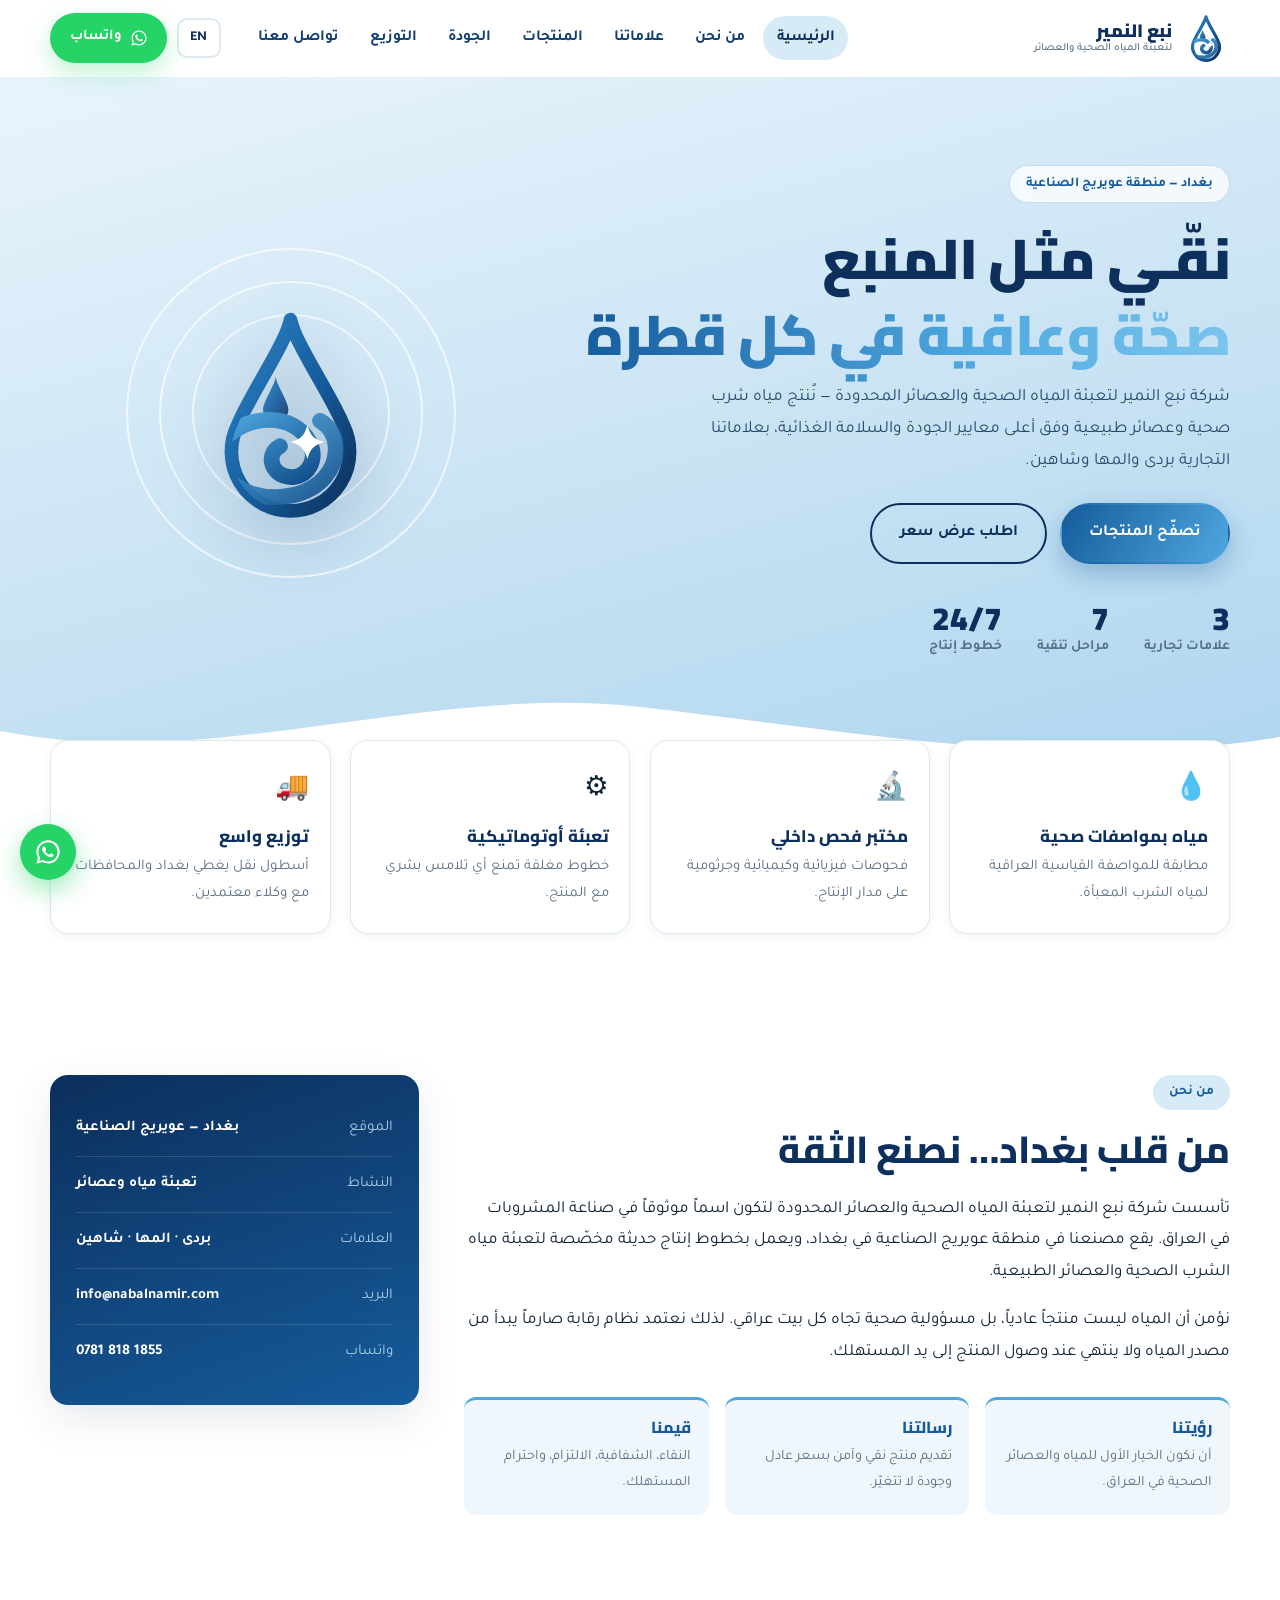
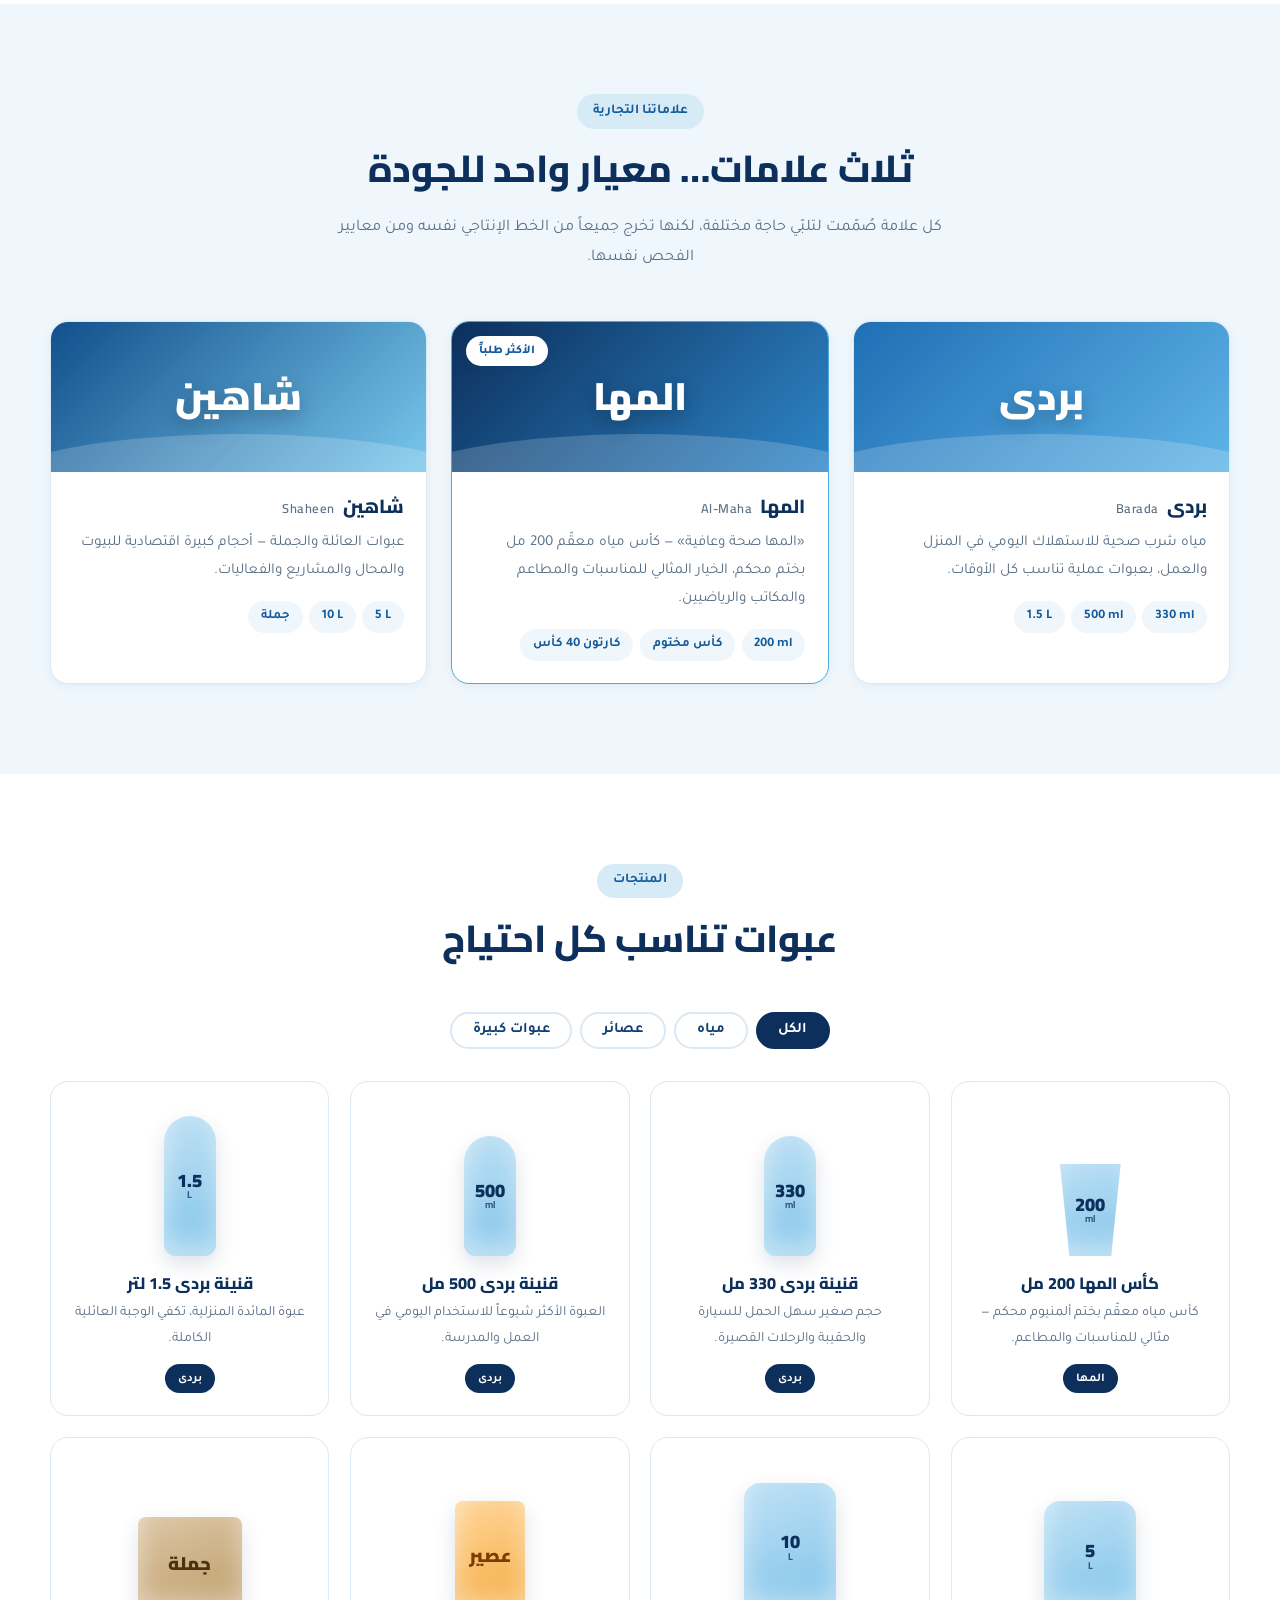
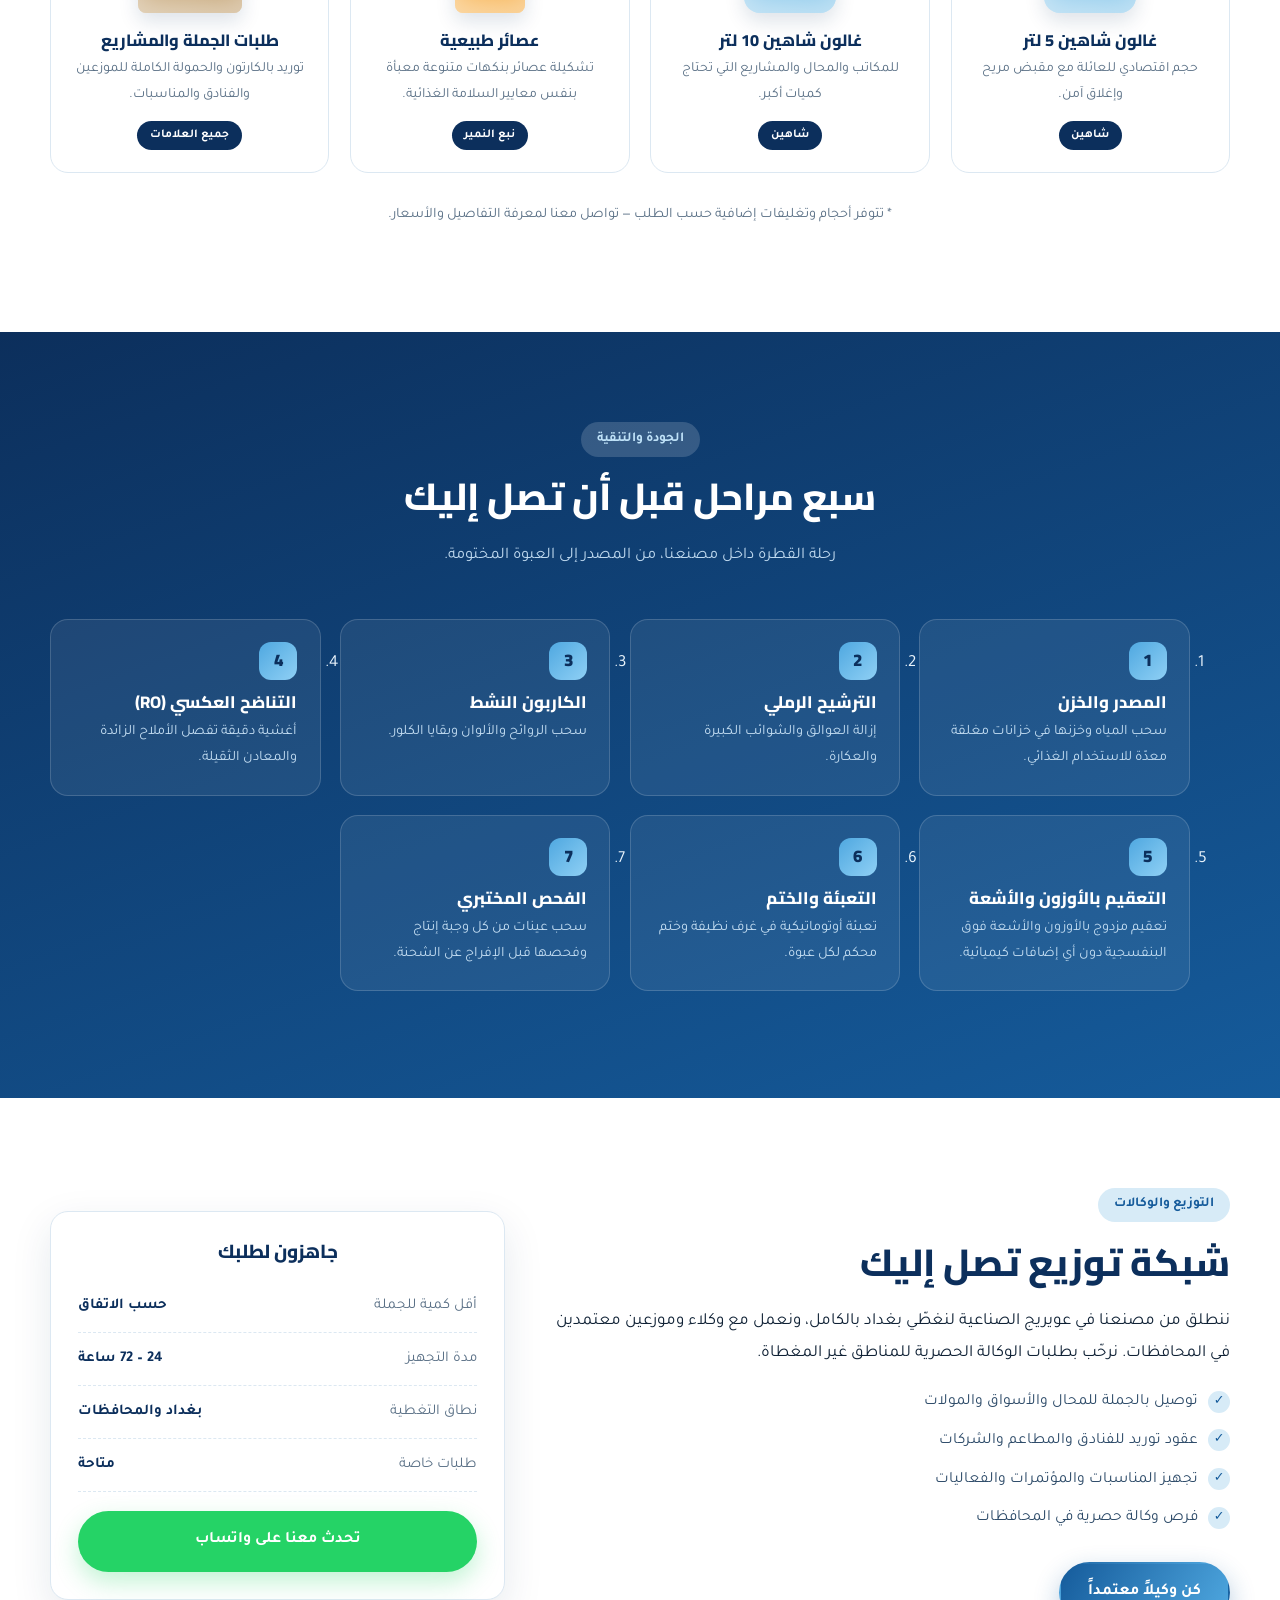
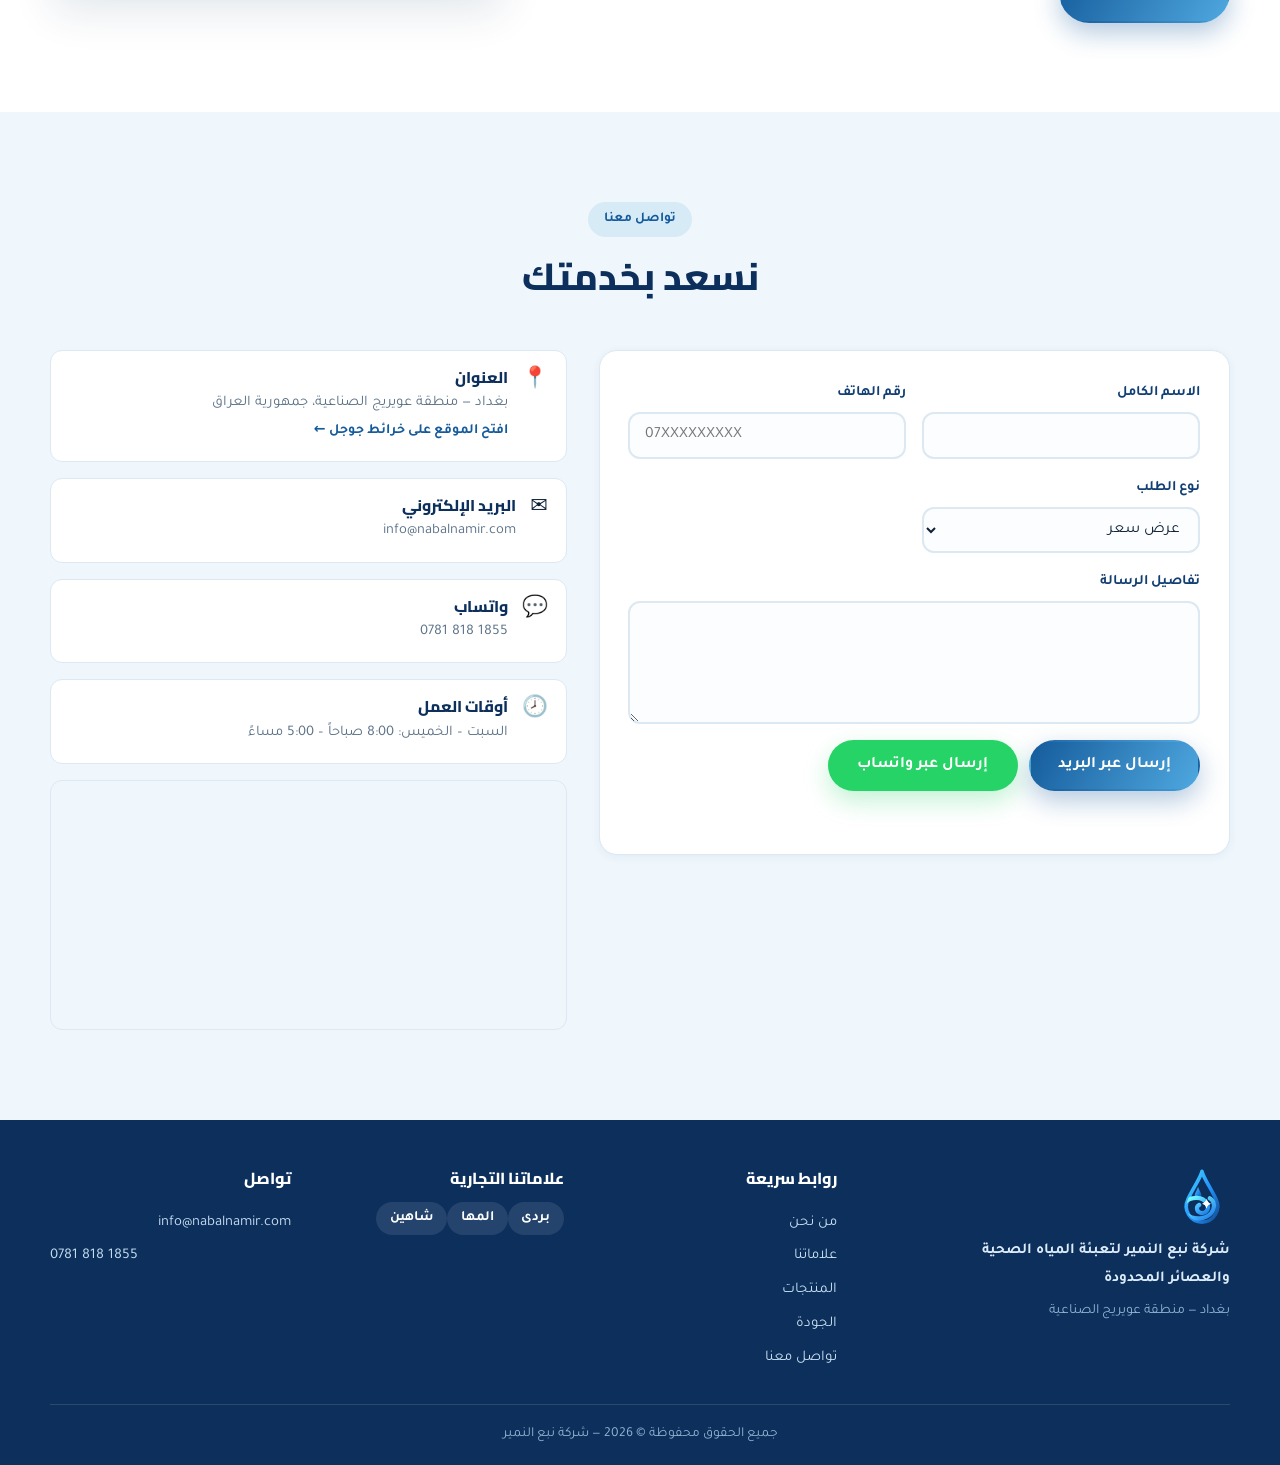
==== commit b219b08a: "Update the contact number to +964 781 818 1855 Replace the previous number everywhere it appeared: t" ====
--- a/index.html
+++ b/index.html
@@ -30,7 +30,7 @@
   "url": "https://www.nabalnamir.com/",
   "logo": "https://www.nabalnamir.com/assets/img/logo-mark.svg",
   "email": "info@nabalnamir.com",
-  "telephone": "+9647814141422",
+  "telephone": "+9647818181855",
   "address": {
     "@type": "PostalAddress",
     "streetAddress": "منطقة عويريج الصناعية",
@@ -73,7 +73,7 @@
 
     <div class="header-actions">
       <button class="lang-btn" id="langToggle" type="button" aria-label="تبديل اللغة">EN</button>
-      <a class="btn btn-wa header-wa" href="https://wa.me/9647814141422" target="_blank" rel="noopener">
+      <a class="btn btn-wa header-wa" href="https://wa.me/9647818181855" target="_blank" rel="noopener">
         <svg viewBox="0 0 24 24" width="18" height="18" aria-hidden="true"><path fill="currentColor" d="M12.04 2c-5.5 0-9.96 4.46-9.96 9.96 0 1.76.46 3.45 1.34 4.95L2 22l5.23-1.37a9.9 9.9 0 0 0 4.81 1.23h.01c5.5 0 9.96-4.46 9.96-9.96S17.54 2 12.04 2m0 18.17h-.01a8.2 8.2 0 0 1-4.19-1.15l-.3-.18-3.11.82.83-3.03-.2-.31a8.24 8.24 0 0 1-1.26-4.36c0-4.55 3.7-8.25 8.25-8.25 2.2 0 4.27.86 5.83 2.42a8.2 8.2 0 0 1 2.41 5.84c0 4.55-3.7 8.2-8.25 8.2m4.52-6.16c-.25-.12-1.47-.72-1.69-.81s-.39-.12-.56.12-.64.81-.79.98-.29.19-.54.06a6.7 6.7 0 0 1-1.99-1.23 7.5 7.5 0 0 1-1.38-1.71c-.14-.25-.01-.38.11-.5.11-.11.25-.29.37-.44s.16-.25.25-.41.04-.31-.02-.44-.56-1.35-.77-1.85c-.2-.48-.4-.42-.56-.43h-.47c-.16 0-.43.06-.65.31s-.85.83-.85 2.03.87 2.35.99 2.51 1.71 2.62 4.15 3.67c.58.25 1.03.4 1.39.51.58.19 1.11.16 1.53.1.47-.07 1.44-.59 1.64-1.16s.2-1.05.14-1.16-.22-.18-.47-.3"/></svg>
         <span data-ar="واتساب" data-en="WhatsApp">واتساب</span>
       </a>
@@ -193,7 +193,7 @@
       <div class="panel-row"><span data-ar="النشاط" data-en="Activity">النشاط</span><strong data-ar="تعبئة مياه وعصائر" data-en="Water &amp; juice bottling">تعبئة مياه وعصائر</strong></div>
       <div class="panel-row"><span data-ar="العلامات" data-en="Brands">العلامات</span><strong>بردى · المها · شاهين</strong></div>
       <div class="panel-row"><span data-ar="البريد" data-en="Email">البريد</span><strong><a href="mailto:info@nabalnamir.com">info@nabalnamir.com</a></strong></div>
-      <div class="panel-row"><span data-ar="واتساب" data-en="WhatsApp">واتساب</span><strong><a href="https://wa.me/9647814141422" target="_blank" rel="noopener" dir="ltr">0781 414 1422</a></strong></div>
+      <div class="panel-row"><span data-ar="واتساب" data-en="WhatsApp">واتساب</span><strong><a href="https://wa.me/9647818181855" target="_blank" rel="noopener" dir="ltr">0781 818 1855</a></strong></div>
     </aside>
   </div>
 </section>
@@ -386,7 +386,7 @@
       <div class="dist-row"><span data-ar="مدة التجهيز" data-en="Lead time">مدة التجهيز</span><strong data-ar="24 – 72 ساعة" data-en="24 – 72 hours">24 – 72 ساعة</strong></div>
       <div class="dist-row"><span data-ar="نطاق التغطية" data-en="Coverage">نطاق التغطية</span><strong data-ar="بغداد والمحافظات" data-en="Baghdad &amp; provinces">بغداد والمحافظات</strong></div>
       <div class="dist-row"><span data-ar="طلبات خاصة" data-en="Private label">طلبات خاصة</span><strong data-ar="متاحة" data-en="Available">متاحة</strong></div>
-      <a class="btn btn-wa full" href="https://wa.me/9647814141422?text=%D8%A7%D9%84%D8%B3%D9%84%D8%A7%D9%85%20%D8%B9%D9%84%D9%8A%D9%83%D9%85%D8%8C%20%D8%A3%D8%B1%D8%BA%D8%A8%20%D8%A8%D8%A7%D9%84%D8%A7%D8%B3%D8%AA%D9%81%D8%B3%D8%A7%D8%B1%20%D8%B9%D9%86%20%D9%85%D9%86%D8%AA%D8%AC%D8%A7%D8%AA%20%D9%86%D8%A8%D8%B9%20%D8%A7%D9%84%D9%86%D9%85%D9%8A%D8%B1" target="_blank" rel="noopener" data-ar="تحدث معنا على واتساب" data-en="Chat with us on WhatsApp">تحدث معنا على واتساب</a>
+      <a class="btn btn-wa full" href="https://wa.me/9647818181855?text=%D8%A7%D9%84%D8%B3%D9%84%D8%A7%D9%85%20%D8%B9%D9%84%D9%8A%D9%83%D9%85%D8%8C%20%D8%A3%D8%B1%D8%BA%D8%A8%20%D8%A8%D8%A7%D9%84%D8%A7%D8%B3%D8%AA%D9%81%D8%B3%D8%A7%D8%B1%20%D8%B9%D9%86%20%D9%85%D9%86%D8%AA%D8%AC%D8%A7%D8%AA%20%D9%86%D8%A8%D8%B9%20%D8%A7%D9%84%D9%86%D9%85%D9%8A%D8%B1" target="_blank" rel="noopener" data-ar="تحدث معنا على واتساب" data-en="Chat with us on WhatsApp">تحدث معنا على واتساب</a>
     </div>
   </div>
 </section>
@@ -449,7 +449,7 @@
           <span class="ci-icon">💬</span>
           <div>
             <h4 data-ar="واتساب" data-en="WhatsApp">واتساب</h4>
-            <p><a href="https://wa.me/9647814141422" target="_blank" rel="noopener" dir="ltr">0781 414 1422</a></p>
+            <p><a href="https://wa.me/9647818181855" target="_blank" rel="noopener" dir="ltr">0781 818 1855</a></p>
           </div>
         </div>
         <div class="ci-item">
@@ -496,7 +496,7 @@
     <div class="f-contact">
       <h4 data-ar="تواصل" data-en="Get in touch">تواصل</h4>
       <a href="mailto:info@nabalnamir.com">info@nabalnamir.com</a>
-      <a href="https://wa.me/9647814141422" target="_blank" rel="noopener" dir="ltr">0781 414 1422</a>
+      <a href="https://wa.me/9647818181855" target="_blank" rel="noopener" dir="ltr">0781 818 1855</a>
     </div>
   </div>
   <div class="container footer-bottom">
@@ -504,7 +504,7 @@
   </div>
 </footer>
 
-<a class="wa-float" href="https://wa.me/9647814141422" target="_blank" rel="noopener" aria-label="واتساب">
+<a class="wa-float" href="https://wa.me/9647818181855" target="_blank" rel="noopener" aria-label="واتساب">
   <svg viewBox="0 0 24 24" width="28" height="28" aria-hidden="true"><path fill="currentColor" d="M12.04 2c-5.5 0-9.96 4.46-9.96 9.96 0 1.76.46 3.45 1.34 4.95L2 22l5.23-1.37a9.9 9.9 0 0 0 4.81 1.23h.01c5.5 0 9.96-4.46 9.96-9.96S17.54 2 12.04 2m0 18.17h-.01a8.2 8.2 0 0 1-4.19-1.15l-.3-.18-3.11.82.83-3.03-.2-.31a8.24 8.24 0 0 1-1.26-4.36c0-4.55 3.7-8.25 8.25-8.25 2.2 0 4.27.86 5.83 2.42a8.2 8.2 0 0 1 2.41 5.84c0 4.55-3.7 8.2-8.25 8.2m4.52-6.16c-.25-.12-1.47-.72-1.69-.81s-.39-.12-.56.12-.64.81-.79.98-.29.19-.54.06a6.7 6.7 0 0 1-1.99-1.23 7.5 7.5 0 0 1-1.38-1.71c-.14-.25-.01-.38.11-.5.11-.11.25-.29.37-.44s.16-.25.25-.41.04-.31-.02-.44-.56-1.35-.77-1.85c-.2-.48-.4-.42-.56-.43h-.47c-.16 0-.43.06-.65.31s-.85.83-.85 2.03.87 2.35.99 2.51 1.71 2.62 4.15 3.67c.58.25 1.03.4 1.39.51.58.19 1.11.16 1.53.1.47-.07 1.44-.59 1.64-1.16s.2-1.05.14-1.16-.22-.18-.47-.3"/></svg>
 </a>
 
